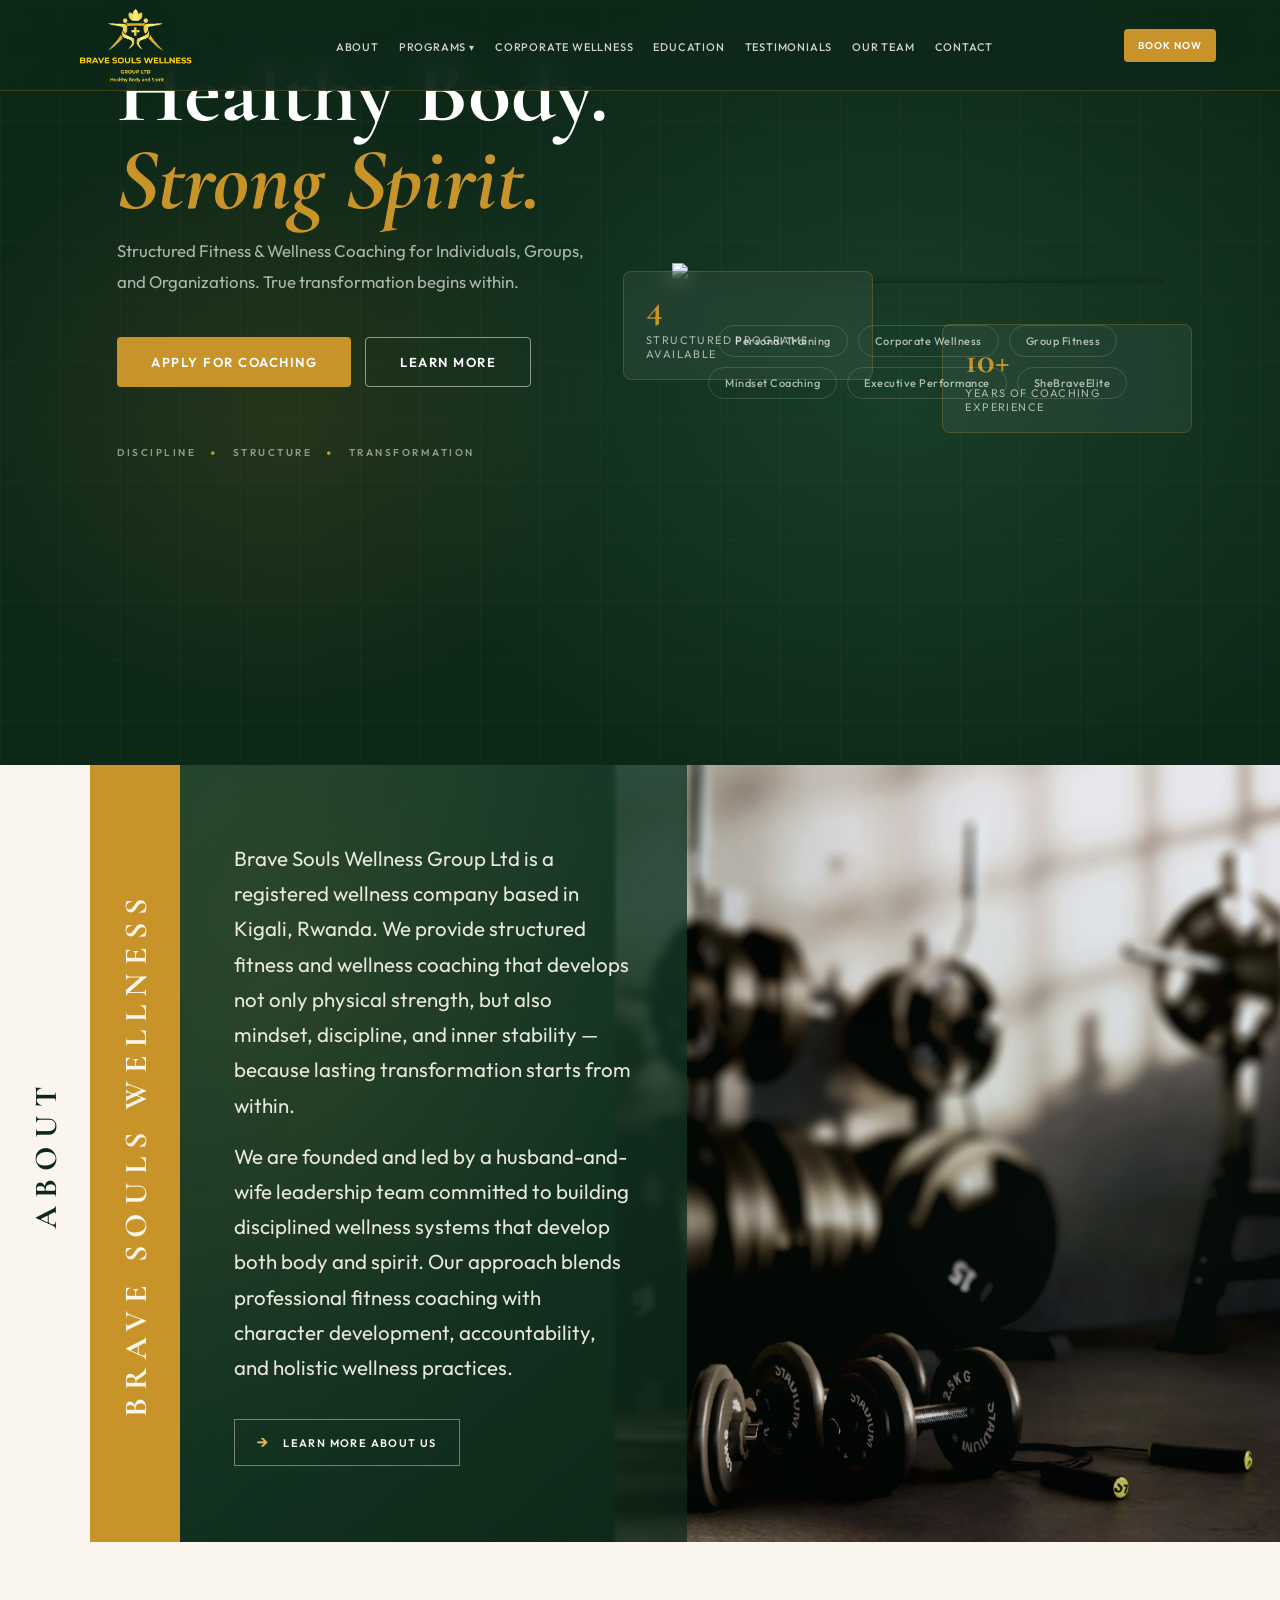
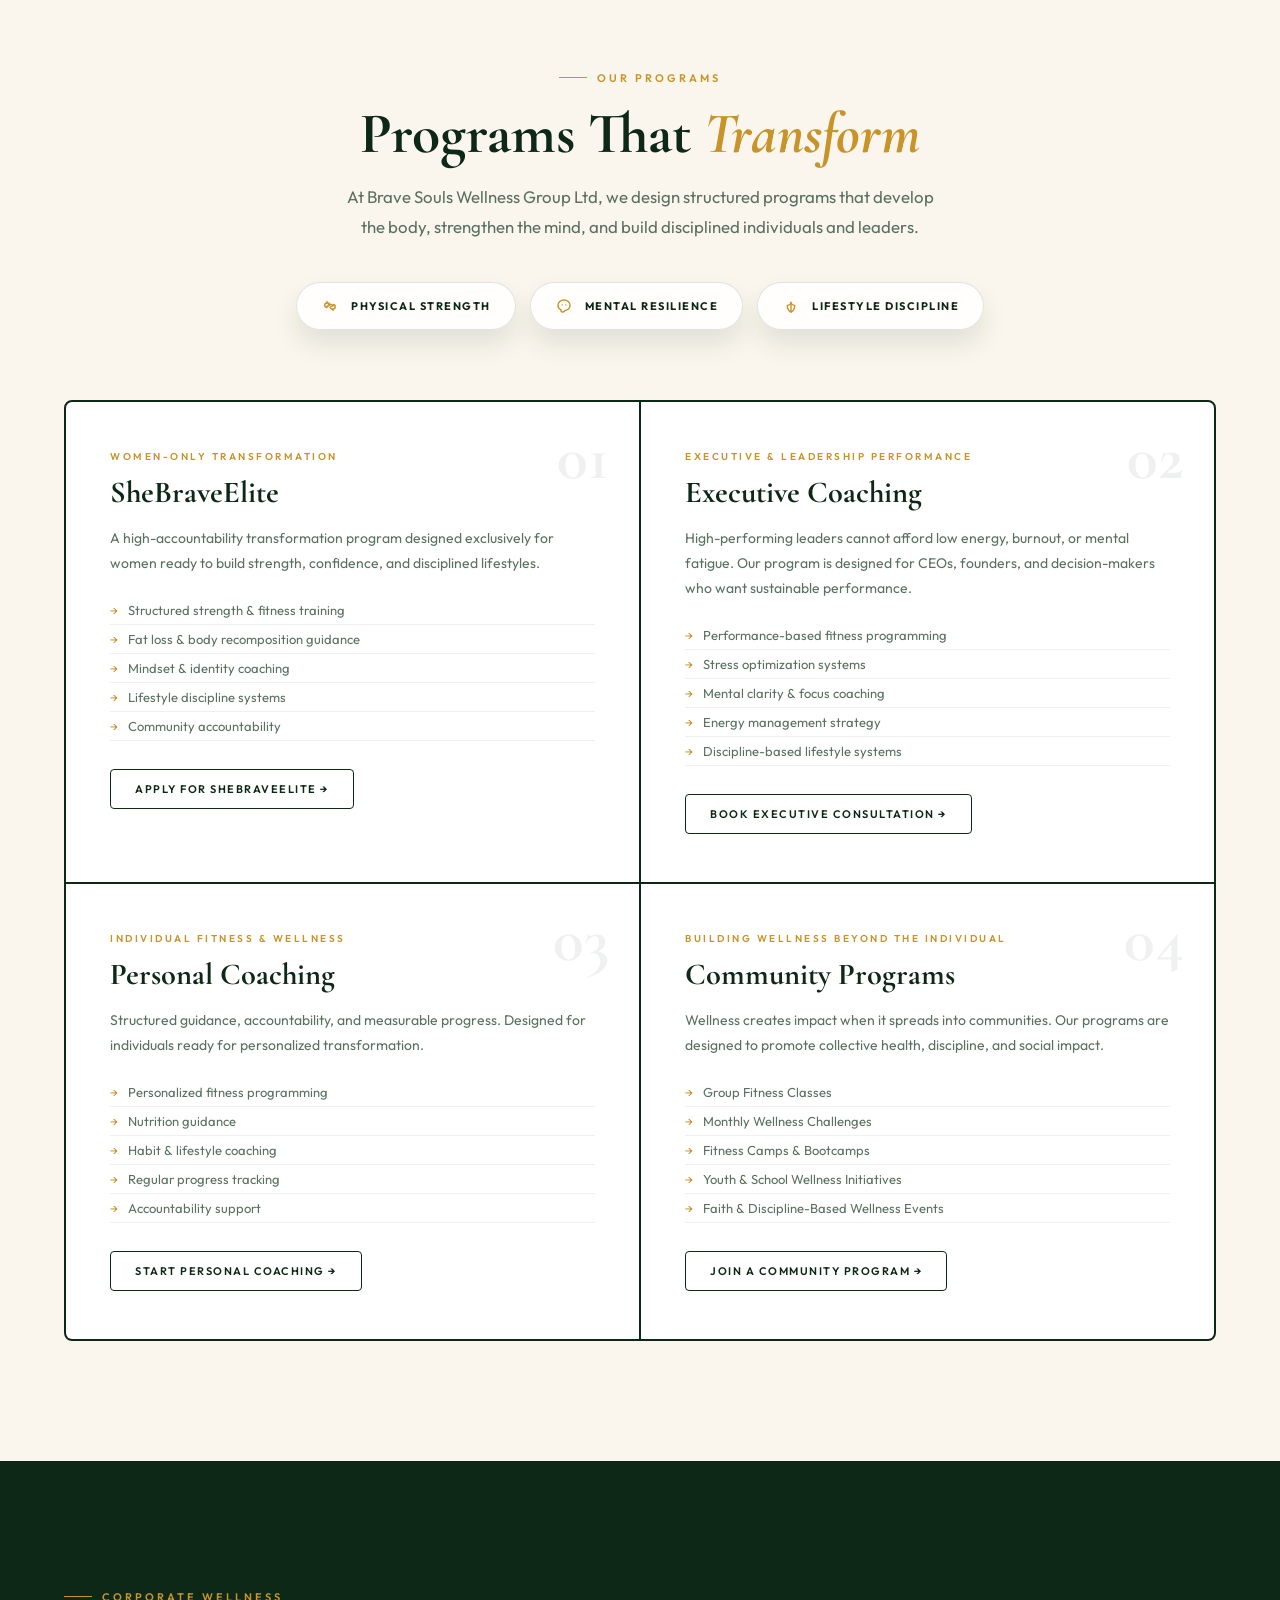
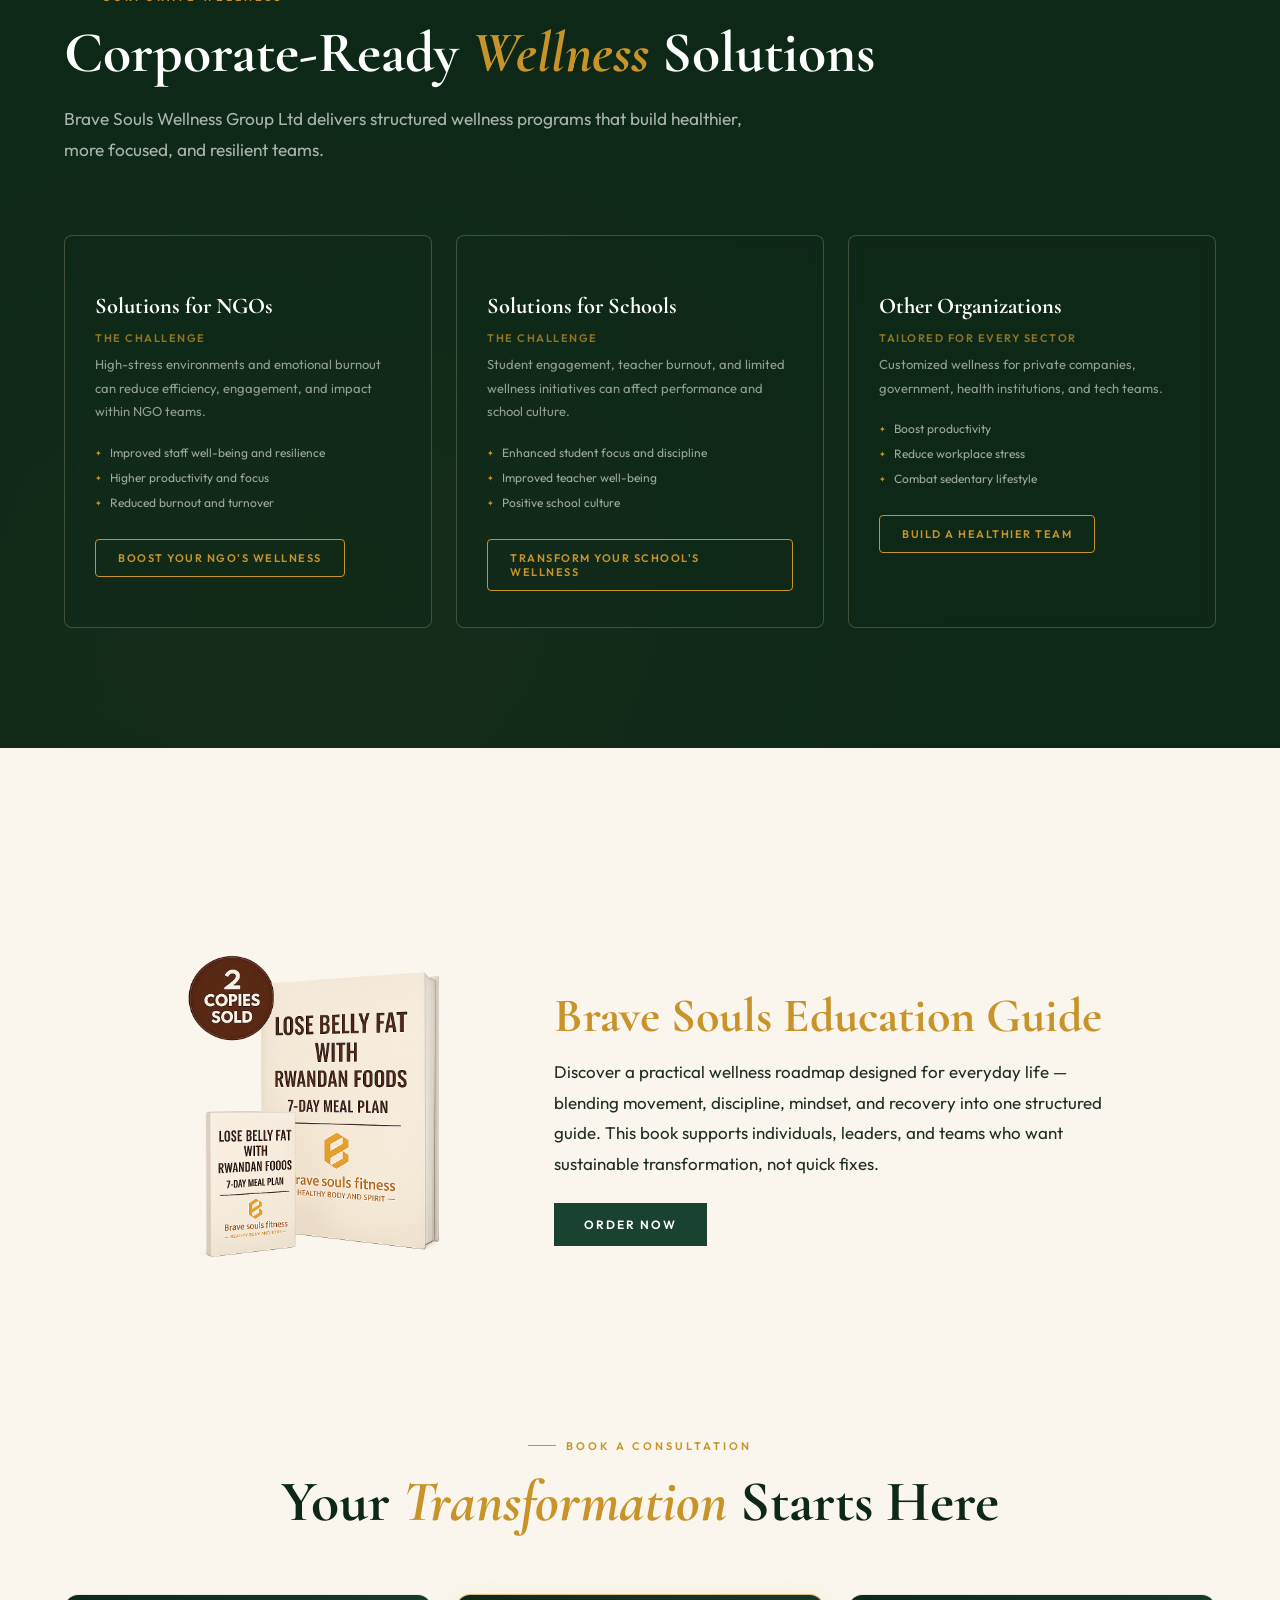
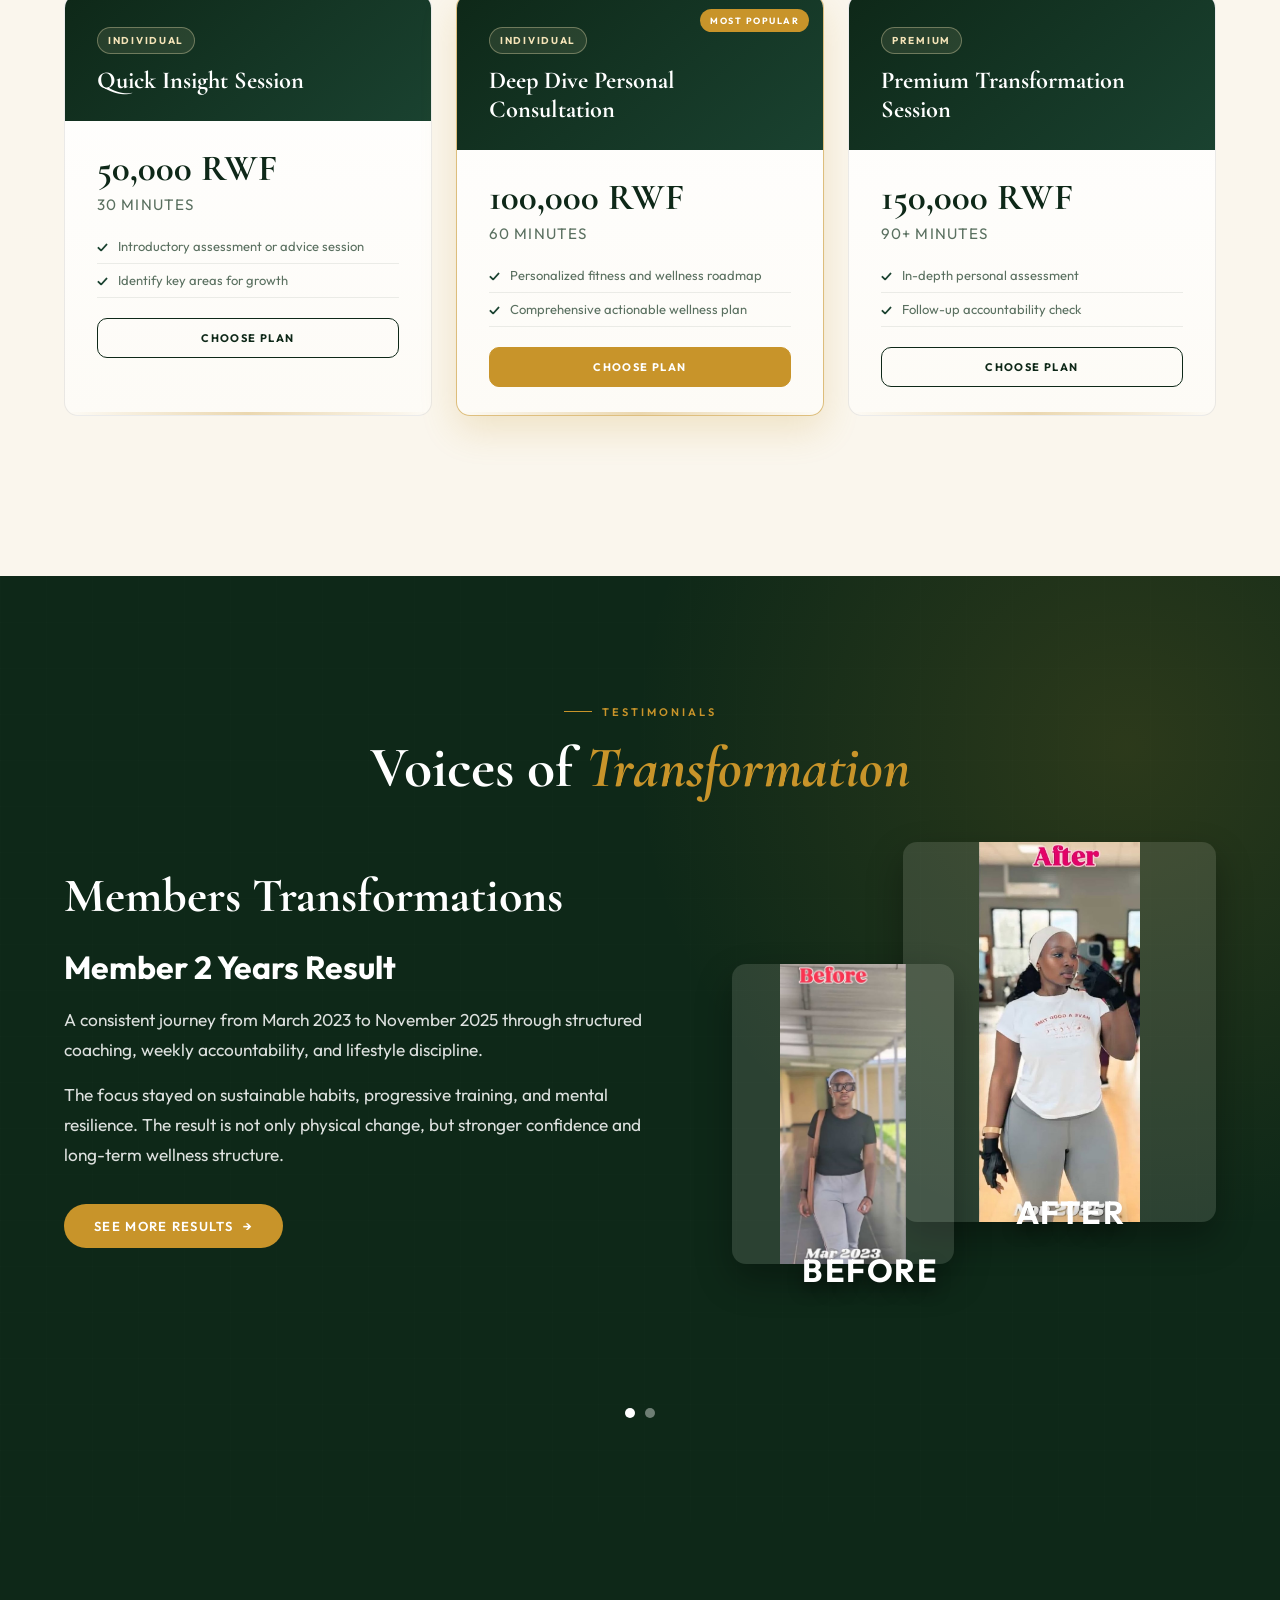
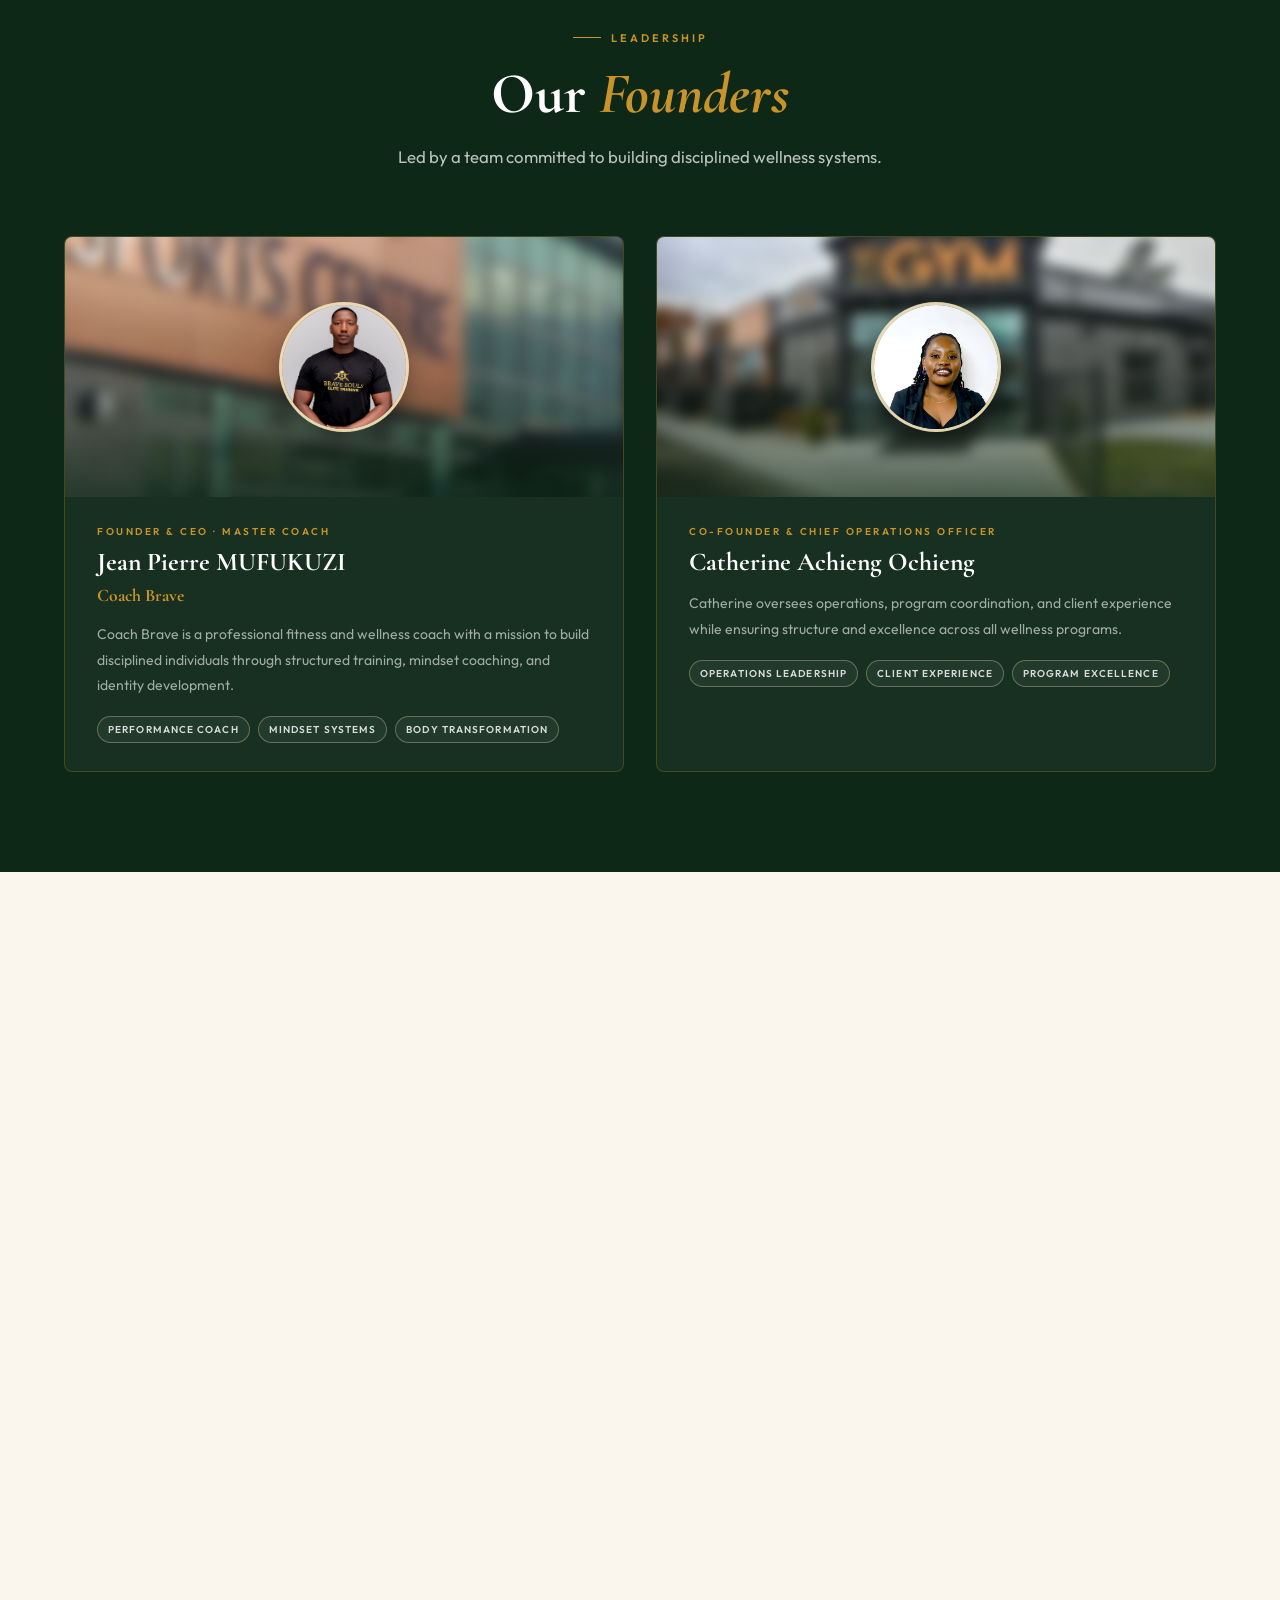
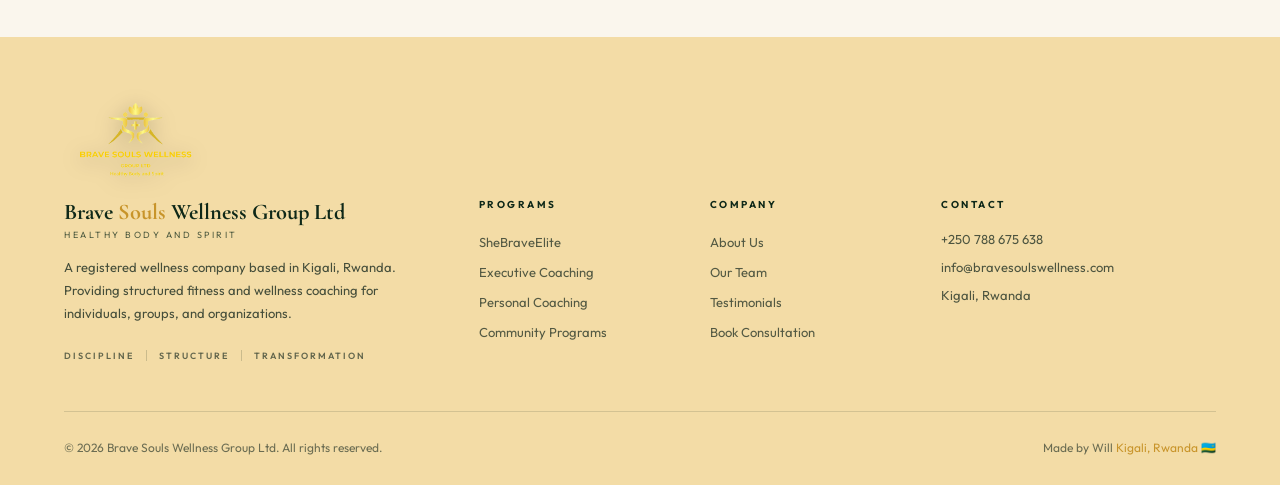
==== index.html @ 01dee199 "adding the coach web" ====
<!DOCTYPE html>
<html lang="en">
<head>
<meta charset="UTF-8">
<meta name="viewport" content="width=device-width, initial-scale=1.0">
<title>Brave Souls Wellness Group Ltd | Healthy Body and Spirit</title>
<meta name="description" content="Brave Souls Wellness Group Ltd — Premium fitness, wellness and coaching in Kigali, Rwanda. Structured programs for individuals, teams & organizations.">
<link rel="preconnect" href="https://fonts.googleapis.com">
<link href="https://fonts.googleapis.com/css2?family=Cormorant+Garamond:ital,wght@0,300;0,400;0,600;0,700;1,400;1,600&family=Outfit:wght@300;400;500;600;700&display=swap" rel="stylesheet">
<style>
:root {
  --green-deep:   #0e2818;
  --green-mid:    #1a4230;
  --green-light:  #2d6648;
  --green-muted:  #3a7a55;
  --gold:         #c8942a;
  --gold-light:   #e4b84a;
  --gold-pale:    #f5e4b8;
  --cream:        #faf6ed;
  --white:        #ffffff;
  --charcoal:     #1c1c1c;
  --text-dark:    #1e2e22;
  --text-muted:   #5a7060;
  --border:       rgba(200,148,42,0.25);
  --shadow:       0 20px 60px rgba(14,40,24,0.18);
  --radius:       4px;
  --transition:   0.4s cubic-bezier(0.25,0.46,0.45,0.94);
}

*, *::before, *::after { box-sizing: border-box; margin: 0; padding: 0; }
html { scroll-behavior: smooth; font-size: 16px; }
body {
  font-family: 'Outfit', sans-serif;
  color: var(--text-dark);
  background: var(--cream);
  overflow-x: hidden;
}
.container { max-width: 1200px; margin: 0 auto; padding: 0 24px; }

.btn {
  display: inline-flex; align-items: center; gap: 10px;
  font-family: 'Outfit', sans-serif; font-size: 13px;
  font-weight: 600; letter-spacing: 1.5px; text-transform: uppercase;
  text-decoration: none; border: none; cursor: pointer;
  padding: 16px 34px; border-radius: var(--radius);
  transition: var(--transition);
}
.btn-gold { background: var(--gold); color: var(--white); }
.btn-gold:hover { background: var(--gold-light); transform: translateY(-2px); box-shadow: 0 8px 24px rgba(200,148,42,0.4); }
.btn-outline-white {
  background: transparent; color: var(--white);
  border: 1.5px solid rgba(255,255,255,0.5);
}
.btn-outline-white:hover { background: var(--white); color: var(--green-deep); transform: translateY(-2px); }

/* ── NAVBAR ── */
.navbar {
  position: fixed; top: 0; left: 0; right: 0; z-index: 1000;
  padding: 13px 0;
  background: rgba(14,40,24,0.92);
  backdrop-filter: blur(16px);
  border-bottom: 1px solid var(--border);
  transition: padding 0.3s, background 0.3s;
}
.navbar.scrolled { padding: 11px 0; background: rgba(10,30,18,0.97); }
.navbar .container {
  display: flex; align-items: center; justify-content: space-between;
  min-height: 64px;
  gap: 18px;
}
.logo {
  display: inline-flex;
  align-items: center;
  text-decoration: none;
  height: 64px;
  overflow: visible;
  flex-shrink: 0;
}
.logo-image {
  height: 110px;
  width: auto;
  object-fit: contain;
  display: block;
  margin-top: -43px;
  margin-bottom: -43px;
  filter: drop-shadow(0 4px 10px rgba(0, 0, 0, 0.28));
}
.nav-links {
  display: flex; align-items: center; gap: 2px;
  list-style: none;
  flex: 1;
  justify-content: center;
  min-width: 0;
}
.nav-links a {
  font-size: 11px; font-weight: 500; letter-spacing: 0.8px;
  text-transform: uppercase; text-decoration: none;
  color: rgba(255,255,255,0.8);
  padding: 8px 9px; border-radius: 2px;
  transition: color 0.25s, background 0.25s;
  position: relative;
  white-space: nowrap;
}
.nav-links a:hover { color: var(--gold); }
.nav-links .dropdown { position: relative; }
.nav-links .dropdown > a::after { content: ' ▾'; font-size: 10px; }
.dropdown-menu {
  display: none; position: absolute; top: calc(100% + 8px); left: 0;
  min-width: 220px;
  background: var(--green-deep);
  border: 1px solid var(--border);
  border-radius: var(--radius);
  padding: 8px 0;
  box-shadow: 0 16px 48px rgba(0,0,0,0.4);
}
.dropdown:hover .dropdown-menu { display: block; }
.dropdown-menu a {
  display: block; padding: 10px 20px;
  font-size: 12px; color: rgba(255,255,255,0.75);
  text-transform: none; letter-spacing: 0.5px;
}
.dropdown-menu a:hover { color: var(--gold); background: rgba(200,148,42,0.1); }
.nav-cta {
  margin-left: 4px;
  padding: 10px 14px;
  font-size: 10px;
  letter-spacing: 1px;
  white-space: nowrap;
  flex-shrink: 0;
}
.hamburger {
  display: none; flex-direction: column; gap: 5px;
  cursor: pointer; padding: 4px;
}
.hamburger span {
  display: block; width: 24px; height: 2px;
  background: var(--white); border-radius: 1px;
  transition: var(--transition);
}
.mobile-menu {
  display: none; position: fixed; top: 0; left: 0; right: 0; bottom: 0;
  background: var(--green-deep); z-index: 999;
  flex-direction: column; align-items: center; justify-content: center; gap: 32px;
  padding: 80px 24px 40px;
}
.mobile-menu.open { display: flex; }
.mobile-menu a {
  font-family: 'Cormorant Garamond', serif;
  font-size: 2rem; font-weight: 600;
  color: var(--white); text-decoration: none;
  transition: color 0.25s;
}
.mobile-menu a:hover { color: var(--gold); }
.mobile-close {
  position: absolute; top: 24px; right: 24px;
  background: none; border: none; cursor: pointer;
  font-size: 1.6rem; color: var(--white);
}

/* ── HERO ── */
.hero {
  min-height: 85vh; position: relative;
  display: flex; align-items: center;
  background: var(--green-deep);
  overflow: hidden;
}
.hero-bg {
  position: absolute; inset: 0;
  background:
    radial-gradient(ellipse 60% 80% at 70% 50%, rgba(45,102,72,0.35) 0%, transparent 70%),
    radial-gradient(ellipse 42% 62% at 22% 54%, rgba(200,148,42,0.12) 0%, transparent 62%);
}
.hero-grid {
  position: absolute; inset: 0; opacity: 0.04;
  background-image:
    linear-gradient(rgba(255,255,255,0.5) 1px, transparent 1px),
    linear-gradient(90deg, rgba(255,255,255,0.5) 1px, transparent 1px);
  background-size: 60px 60px;
}
.hero-content {
  position: relative; z-index: 2;
  display: grid; grid-template-columns: 1fr 1fr;
  gap: 64px; align-items: center;
  padding: 118px 0 72px;
  margin-top: -150px;
}
.hero-left {
  max-width: 560px;
  margin-top: -200px;
}
.hero-eyebrow {
  display: inline-flex; align-items: center; gap: 12px;
  font-size: 10px; font-weight: 600; letter-spacing: 3.5px;
  text-transform: uppercase; color: var(--gold);
  margin-bottom: 28px;
}
.hero-eyebrow::before { content: ''; width: 40px; height: 1px; background: var(--gold); }
.hero-headline {
  font-family: 'Cormorant Garamond', serif;
  font-size: clamp(3rem, 7vw, 5.5rem);
  font-weight: 700; line-height: 1.0;
  color: var(--white);
  margin-bottom: 12px;
}
.hero-headline em { font-style: italic; color: var(--gold); }
.hero-sub {
  font-size: 1.05rem; line-height: 1.8;
  color: rgba(255,255,255,0.65);
  max-width: 480px; margin-bottom: 40px;
}
.hero-btns { display: flex; flex-wrap: wrap; gap: 14px; margin-bottom: 56px; }
.hero-values { display: flex; align-items: center; gap: 0; }
.hero-values span {
  font-size: 10px; font-weight: 600; letter-spacing: 2.5px;
  text-transform: uppercase; color: rgba(255,255,255,0.5);
}
.hero-values .dot { color: var(--gold); margin: 0 14px; font-size: 16px; }

.hero-right {
  position: relative;
  display: flex;
  flex-direction: column;
  align-items: center;
  justify-content: center;
}
.hero-coach-wrap {
  position: relative;
  width: min(550px, 100%);
  margin: 0 auto;
  isolation: isolate;
}
.hero-coach-img {
  width: 100%;
  height: auto;
  display: block;
  object-fit: contain;
  filter: saturate(1.04) contrast(1.02);
  -webkit-mask-image: linear-gradient(
    to bottom,
    rgba(0, 0, 0, 1) 0%,
    rgba(0, 0, 0, 1) 56%,
    rgba(0, 0, 0, 0.9) 66%,
    rgba(0, 0, 0, 0.58) 77%,
    rgba(0, 0, 0, 0.24) 88%,
    rgba(0, 0, 0, 0.06) 95%,
    rgba(0, 0, 0, 0) 100%
  );
  mask-image: linear-gradient(
    to bottom,
    rgba(0, 0, 0, 1) 0%,
    rgba(0, 0, 0, 1) 56%,
    rgba(0, 0, 0, 0.9) 66%,
    rgba(0, 0, 0, 0.58) 77%,
    rgba(0, 0, 0, 0.24) 88%,
    rgba(0, 0, 0, 0.06) 95%,
    rgba(0, 0, 0, 0) 100%
  );
}
/* Misty bottom fade like your reference design */
.hero-coach-wrap::after {
  content: "";
  position: absolute;
  inset: 0;
  background: linear-gradient(
    to bottom,
    rgba(14,40,24,0) 52%,
    rgba(14,40,24,0.08) 64%,
    rgba(14,40,24,0.24) 76%,
    rgba(14,40,24,0.5) 90%,
    rgba(14,40,24,0.78) 100%
  );
  pointer-events: none;
  z-index: 2;
}
.hero-coach-wrap::before {
  content: none;
}

.hero-card {
  background: rgba(255,255,255,0.06);
  border: 1px solid var(--border);
  border-radius: 8px; padding: 18px 22px;
  width: 100%; max-width: 250px;
  backdrop-filter: blur(10px);
}
.hero-card-floating {
  position: absolute;
  z-index: 3;
  animation: statsPulse 5.8s ease-in-out infinite;
}
.hero-card-floating.card-1 { top: calc(8% + 60px); right: -6%; }
.hero-card-floating.card-2 { top: 44%; left: -10%; animation-delay: 1.7s; }
.hero-card-num {
  font-family: 'Cormorant Garamond', serif;
  font-size: 2.3rem; font-weight: 700; color: var(--gold);
  line-height: 1;
}
.hero-card-label {
  font-size: 11px; letter-spacing: 1.4px; text-transform: uppercase;
  color: rgba(255,255,255,0.62); margin-top: 6px;
}

.hero-tags {
  margin-top: 42px; /* moved down for coach image space */
  display: flex; flex-wrap: wrap; gap: 10px; justify-content: center;
  max-width: 460px;
}
.hero-tag {
  font-size: 11px; font-weight: 500; letter-spacing: 0.5px;
  color: rgba(255,255,255,0.65); padding: 8px 16px;
  border: 1px solid rgba(255,255,255,0.15); border-radius: 50px;
}

@keyframes statsPulse {
  0%, 14% { opacity: 0; transform: translateY(10px) scale(0.98); }
  24%, 56% { opacity: 1; transform: translateY(0) scale(1); }
  76%, 100% { opacity: 0; transform: translateY(-6px) scale(0.985); }
}

@keyframes fadeUp {
  from { opacity: 0; transform: translateY(30px); }
  to   { opacity: 1; transform: translateY(0); }
}
.animate { opacity: 0; transform: translateY(30px); transition: opacity 0.7s ease, transform 0.7s ease; }
.animate.visible { opacity: 1; transform: translateY(0); }
.delay-1 { transition-delay: 0.1s; }
.delay-2 { transition-delay: 0.2s; }
.delay-3 { transition-delay: 0.3s; }
.delay-4 { transition-delay: 0.4s; }

/* ── ABOUT (SinCity-inspired structure, brand-mapped colors) ── */
.about-showcase {
  background: var(--cream);
  padding: 0;
}
.about-shell {
  width: 100%;
  min-height: 84vh;
  display: grid;
  grid-template-columns: 180px 0.95fr 1.45fr;
  overflow: hidden;
  background: var(--green-deep);
}
.about-rail {
  background: var(--cream); /* white -> beige */
  display: grid;
  grid-template-columns: 1fr 1fr;
}
.about-rail-col {
  display: flex;
  align-items: center;
  justify-content: center;
}
.about-rail-col--beige {
  background: var(--cream);
}
.about-rail-col--gold {
  background: var(--gold); /* black -> gold */
}
.about-rail-text {
  writing-mode: vertical-rl;
  transform: rotate(180deg);
  letter-spacing: 8px;
  font-size: clamp(1.6rem, 2.5vw, 2.4rem);
  font-weight: 700;
  text-transform: uppercase;
  font-family: 'Cormorant Garamond', serif;
}
.about-rail-col--beige .about-rail-text {
  color: var(--green-deep);
}
.about-rail-col--gold .about-rail-text {
  color: var(--cream);
}
.about-copy {
  background: linear-gradient(140deg, rgba(26,66,48,0.9) 0%, rgba(14,40,24,0.74) 100%); /* green flame, slightly transparent */
  color: var(--cream);
  display: flex;
  flex-direction: column;
  justify-content: center;
  padding: clamp(36px, 6vw, 76px) clamp(28px, 4.2vw, 56px);
  position: relative;
  z-index: 2;
  margin-right: -72px;
  backdrop-filter: blur(2px);
}
.about-copy::before {
  content: "";
  position: absolute;
  inset: 0;
  background: radial-gradient(ellipse at 18% 25%, rgba(200,148,42,0.12) 0%, transparent 64%);
  pointer-events: none;
}
.about-copy-inner {
  position: relative;
  z-index: 1;
  max-width: 520px;
}
.about-copy-inner p {
  font-size: clamp(1rem, 1.6vw, 1.34rem);
  line-height: 1.72;
  color: rgba(250,246,237,0.92);
}
.about-copy-cta {
  margin-top: 34px;
  display: inline-flex;
  align-items: center;
  gap: 14px;
  padding: 14px 22px;
  border: 1px solid rgba(245,228,184,0.45);
  color: var(--cream);
  text-decoration: none;
  letter-spacing: 1.4px;
  text-transform: uppercase;
  font-size: 11px;
  font-weight: 600;
  transition: var(--transition);
  width: fit-content;
}
.about-copy-cta-arrow {
  color: var(--gold-light);
  font-size: 1.05rem;
  line-height: 1;
}
.about-copy-cta:hover {
  background: rgba(250,246,237,0.08);
  border-color: var(--gold-light);
}
.about-visual {
  position: relative;
  overflow: hidden;
  background: var(--green-deep);
  z-index: 1;
}
.about-visual img {
  width: 100%;
  height: 100%;
  object-fit: cover;
  object-position: center;
  display: block;
  filter: saturate(0.92) contrast(1.05);
}
.about-visual::after {
  content: "";
  position: absolute;
  inset: 0;
  background:
    linear-gradient(90deg, rgba(14,40,24,0.22) 0%, rgba(14,40,24,0.06) 35%, rgba(14,40,24,0) 64%),
    radial-gradient(ellipse at 78% 58%, rgba(45,102,72,0.14) 0%, rgba(14,40,24,0) 66%);
  pointer-events: none;
}

/* ── RESTORED SECTIONS ── */
.section-label {
  display: inline-flex; align-items: center; gap: 10px;
  font-family: 'Outfit', sans-serif; font-size: 11px; font-weight: 600;
  letter-spacing: 3px; text-transform: uppercase; color: var(--gold);
  margin-bottom: 18px;
}
.section-label::before {
  content: ''; display: block; width: 28px; height: 1px; background: var(--gold);
}
.section-title {
  font-family: 'Cormorant Garamond', serif;
  font-size: clamp(2.2rem, 5vw, 3.6rem);
  font-weight: 700; line-height: 1.1;
  color: var(--green-deep);
}
.section-title.light { color: var(--white); }
.section-title em { font-style: italic; color: var(--gold); }
.section-sub {
  font-size: 1.05rem; line-height: 1.8;
  color: var(--text-muted); max-width: 600px;
  margin-top: 16px;
}
.section-sub.light { color: rgba(255,255,255,0.72); }
.btn-outline-gold {
  background: transparent; color: var(--gold);
  border: 1.5px solid var(--gold);
}
.btn-outline-gold:hover { background: var(--gold); color: var(--white); transform: translateY(-2px); }
.btn-green {
  background: var(--green-deep); color: var(--white);
}
.btn-green:hover { background: var(--green-mid); transform: translateY(-2px); box-shadow: 0 8px 24px rgba(14,40,24,0.35); }

.programs { padding: 120px 0; background: var(--cream); }
.programs-header { text-align: center; margin-bottom: 20px; }
.programs-header .section-sub { margin: 16px auto 0; text-align: center; }
.pillars-strip {
  display: flex; justify-content: center; gap: 14px; flex-wrap: wrap;
  margin: 40px 0 70px;
  perspective: 1100px;
}
.pillar-item {
  display: flex; align-items: center; gap: 12px;
  padding: 14px 24px;
  border: 1px solid rgba(14,40,24,0.12);
  background: rgba(255,255,255,0.86);
  box-shadow: 0 14px 26px rgba(14,40,24,0.1);
  font-size: 11px; font-weight: 700; letter-spacing: 1.5px;
  text-transform: uppercase; color: var(--green-deep);
  border-radius: 999px;
  transform-style: preserve-3d;
  animation: shuffleOrbit 6.6s ease-in-out infinite;
  transition: transform 0.35s ease, box-shadow 0.35s ease, border-color 0.35s ease;
}
.pillar-item:nth-child(1) { animation-delay: 0s; }
.pillar-item:nth-child(2) { animation-delay: 0.35s; }
.pillar-item:nth-child(3) { animation-delay: 0.7s; }
.pillars-strip:hover .pillar-item { animation-play-state: paused; }
.pillar-item:hover {
  transform: translateY(-5px) scale(1.04);
  box-shadow: 0 18px 30px rgba(14,40,24,0.18);
  border-color: rgba(200,148,42,0.5);
}
.pillar-item svg {
  width: 18px;
  height: 18px;
  stroke: var(--gold);
  fill: none;
  stroke-width: 1.9;
  stroke-linecap: round;
  stroke-linejoin: round;
  flex-shrink: 0;
}
.programs-grid {
  display: grid; grid-template-columns: repeat(2, 1fr);
  gap: 2px; background: var(--green-deep);
  border: 2px solid var(--green-deep);
  border-radius: 8px; overflow: hidden;
}
.program-block {
  background: var(--white); padding: 48px 44px;
  position: relative; overflow: hidden;
  transition: background 0.4s, transform 0.35s ease, box-shadow 0.35s ease;
}
.program-block:hover { background: var(--green-deep); transform: translateY(-6px); box-shadow: 0 14px 28px rgba(14,40,24,0.2); }
.program-block:hover .program-title,
.program-block:hover .program-tag,
.program-block:hover .program-desc,
.program-block:hover .program-item { color: rgba(255,255,255,0.75); }
.program-block:hover .program-title { color: var(--white); }
.program-block:hover .program-cta { background: var(--gold); color: var(--white); border-color: var(--gold); }
.program-num {
  font-family: 'Cormorant Garamond', serif;
  font-size: 4rem; font-weight: 700;
  color: var(--green-deep); opacity: 0.06;
  position: absolute; top: 24px; right: 30px;
  line-height: 1; transition: opacity 0.4s;
}
.program-block:hover .program-num { opacity: 0.12; color: var(--gold); }
.program-tag {
  font-size: 10px; font-weight: 600; letter-spacing: 2.5px;
  text-transform: uppercase; color: var(--gold);
  margin-bottom: 12px;
}
.program-title {
  font-family: 'Cormorant Garamond', serif;
  font-size: 1.9rem; font-weight: 700; color: var(--green-deep);
  line-height: 1.2; margin-bottom: 14px;
}
.program-desc {
  font-size: 14px; line-height: 1.8; color: var(--text-muted);
  margin-bottom: 20px;
}
.program-list { list-style: none; margin-bottom: 28px; }
.program-item {
  font-size: 13px; color: var(--text-muted);
  padding: 6px 0; border-bottom: 1px solid rgba(0,0,0,0.06);
  display: flex; align-items: center; gap: 10px;
}
.program-item::before {
  content: '→'; color: var(--gold); font-size: 12px; flex-shrink: 0;
}
.program-cta {
  display: inline-flex; font-size: 11px; font-weight: 600;
  letter-spacing: 1.5px; text-transform: uppercase;
  padding: 12px 24px; border: 1.5px solid var(--green-deep);
  color: var(--green-deep); text-decoration: none;
  border-radius: var(--radius); transition: var(--transition);
  cursor: pointer; background: transparent;
}

.corporate {
  padding: 120px 0;
  background: var(--green-deep);
  position: relative; overflow: hidden;
}
.corporate::after {
  content: '';
  position: absolute; inset: 0;
  background:
    linear-gradient(110deg, rgba(14,40,24,0.84) 0%, rgba(14,40,24,0.62) 48%, rgba(14,40,24,0.78) 100%),
    radial-gradient(ellipse at 18% 84%, rgba(200,148,42,0.12) 0%, rgba(200,148,42,0) 52%);
  z-index: 1;
  pointer-events: none;
}
.corp-video {
  position: absolute;
  inset: 0;
  width: 100%;
  height: 100%;
  object-fit: cover;
  object-position: center;
  z-index: 0;
  filter: saturate(1.05) contrast(1.04);
}
.corporate .container {
  position: relative;
  z-index: 2;
}
.corp-header { margin-bottom: 70px; }
.corp-intro {
  font-size: 1.08rem; line-height: 1.8; color: rgba(255,255,255,0.65);
  max-width: 680px; margin-top: 18px;
}
.corp-grid { display: grid; grid-template-columns: repeat(3,1fr); gap: 24px; }
.corp-card {
  background: rgba(14,40,24,0.5); border: 1px solid rgba(245,228,184,0.22);
  border-radius: 8px; padding: 36px 30px;
  backdrop-filter: blur(6px);
  transition: transform 0.3s ease, border-color 0.3s ease, box-shadow 0.3s ease;
}
.corp-card:hover {
  transform: translateY(-6px);
  border-color: var(--gold);
  box-shadow: 0 12px 30px rgba(0,0,0,0.24);
}
.corp-card-icon { font-size: 2rem; margin-bottom: 20px; }
.corp-card-title {
  font-family: 'Cormorant Garamond', serif;
  font-size: 1.4rem; font-weight: 700; color: var(--white);
  margin-bottom: 12px;
}
.corp-problem {
  font-size: 11px; font-weight: 600; letter-spacing: 1.5px;
  text-transform: uppercase; color: rgba(200,148,42,0.7);
  margin-bottom: 8px;
}
.corp-text { font-size: 13px; line-height: 1.8; color: rgba(255,255,255,0.55); margin-bottom: 16px; }
.corp-outcomes { list-style: none; margin-bottom: 24px; }
.corp-outcome {
  font-size: 12px; color: rgba(255,255,255,0.6);
  padding: 5px 0; display: flex; align-items: flex-start; gap: 8px;
}
.corp-outcome::before { content: '✦'; color: var(--gold); font-size: 8px; margin-top: 3px; }
.corp-cta {
  display: inline-flex; font-size: 11px; font-weight: 600;
  letter-spacing: 1.5px; text-transform: uppercase;
  padding: 11px 22px; border: 1px solid var(--gold);
  color: var(--gold); text-decoration: none;
  border-radius: var(--radius); transition: var(--transition);
}
.corp-cta:hover { background: var(--gold); color: var(--white); }

.founders {
  padding: 100px 0;
  background: var(--green-deep);
  position: relative; overflow: hidden;
}
.founders-header { text-align: center; margin-bottom: 64px; }
.founders-grid { display: grid; grid-template-columns: 1fr 1fr; gap: 32px; }
.founder-card {
  background: rgba(255,255,255,0.04);
  border: 1px solid var(--border);
  border-radius: 8px; overflow: hidden;
  transition: transform 0.3s ease, border-color 0.3s ease;
}
.founder-card:hover { transform: translateY(-5px); border-color: var(--gold); }
.founder-photo {
  height: 260px;
  background: var(--green-mid);
  display: flex;
  align-items: center;
  justify-content: center;
  position: relative;
  overflow: hidden;
}
.founder-photo::before {
  content: "";
  position: absolute;
  inset: 0;
  background-size: cover;
  background-position: center;
  filter: blur(6px) saturate(1.05) contrast(1.02);
  transform: scale(1.12);
}
.founder-photo::after {
  content: "";
  position: absolute;
  inset: 0;
  background: linear-gradient(to top, rgba(14,40,24,0.72) 0%, rgba(14,40,24,0.2) 45%, rgba(14,40,24,0.06) 100%);
}
.founder-photo-ceo::before { background-image: url("images/background4jpg.jpg"); }
.founder-photo-co::before { background-image: url("images/background3.jpg"); }
.founder-avatar {
  width: 130px; height: 130px; border-radius: 50%;
  border: 3px solid rgba(245,228,184,0.9);
  box-shadow: 0 10px 24px rgba(0,0,0,0.35);
  object-fit: cover;
  position: relative;
  z-index: 1;
  background: rgba(255,255,255,0.1);
}
.founder-body { padding: 28px 32px; }
.founder-role {
  font-size: 10px; font-weight: 600; letter-spacing: 2.5px;
  text-transform: uppercase; color: var(--gold); margin-bottom: 8px;
}
.founder-name {
  font-family: 'Cormorant Garamond', serif;
  font-size: 1.6rem; font-weight: 700; color: var(--white);
  margin-bottom: 14px;
}
.founder-bio { font-size: 14px; line-height: 1.8; color: rgba(255,255,255,0.6); }
.founder-highlights {
  margin-top: 18px;
  display: flex;
  flex-wrap: wrap;
  gap: 8px;
}
.founder-chip {
  font-size: 10px;
  font-weight: 600;
  letter-spacing: 1.1px;
  text-transform: uppercase;
  color: rgba(255,255,255,0.82);
  border: 1px solid rgba(245,228,184,0.32);
  background: rgba(255,255,255,0.05);
  padding: 6px 10px;
  border-radius: 999px;
}

.booking { padding: 120px 0; background: var(--cream); }
.booking-header { text-align: center; margin-bottom: 16px; }
.book-feature {
  display: grid;
  grid-template-columns: minmax(240px, 360px) 1fr;
  align-items: center;
  gap: clamp(28px, 5vw, 74px);
  margin: 0 auto 64px;
  max-width: 1020px;
}
.book-feature-media { justify-self: center; }
.book-card {
  width: min(340px, 86vw);
  aspect-ratio: 3 / 4.4;
  border-radius: 0;
  overflow: visible;
  background: transparent;
  border: none;
  box-shadow: none;
  animation: bookFloat 6.2s ease-in-out infinite;
}
.book-card img {
  width: 100%;
  height: 100%;
  object-fit: contain;
  display: block;
}
.book-feature-copy h3 {
  font-family: 'Cormorant Garamond', serif;
  font-size: clamp(2rem, 4vw, 3rem);
  color: var(--gold);
  margin-bottom: 12px;
}
.book-feature-copy p {
  color: var(--text-dark);
  font-size: 1.06rem;
  line-height: 1.8;
  max-width: 560px;
}
.book-feature-cta {
  margin-top: 24px;
  display: inline-flex;
  align-items: center;
  padding: 14px 30px;
  background: var(--green-mid);
  color: var(--white);
  letter-spacing: 2px;
  text-transform: uppercase;
  font-size: 12px;
  font-weight: 600;
  text-decoration: none;
  transition: transform 0.3s ease, box-shadow 0.3s ease, background 0.3s ease;
}
.book-feature-cta:hover {
  transform: translateY(-3px);
  box-shadow: 0 12px 24px rgba(14,40,24,0.22);
  background: var(--green-deep);
}
.booking-grid {
  display: grid; grid-template-columns: repeat(3, 1fr);
  gap: 24px; margin: 60px 0 40px;
}
.booking-card {
  background: linear-gradient(180deg, #ffffff 0%, #fdfbf6 100%);
  border: 1px solid rgba(0,0,0,0.08);
  border-radius: 14px; overflow: hidden;
  position: relative;
  transition: transform 0.3s ease, box-shadow 0.3s ease, border-color 0.3s ease;
}
.booking-card:hover {
  transform: translateY(-8px);
  box-shadow: 0 18px 34px rgba(14,40,24,0.14);
  border-color: rgba(200,148,42,0.45);
}
.booking-card.featured {
  border-color: rgba(200,148,42,0.6);
  box-shadow: 0 14px 36px rgba(200,148,42,0.2);
}
.booking-top {
  background: linear-gradient(140deg, var(--green-deep) 0%, var(--green-mid) 100%);
  padding: 32px 32px 26px;
}
.booking-type {
  display: inline-flex;
  align-items: center;
  font-size: 10px; font-weight: 700; letter-spacing: 1.7px;
  text-transform: uppercase; color: var(--gold-pale);
  margin-bottom: 12px;
  padding: 6px 10px;
  border-radius: 999px;
  border: 1px solid rgba(245,228,184,0.35);
  background: rgba(245,228,184,0.1);
}
.booking-title {
  font-family: 'Cormorant Garamond', serif;
  font-size: 1.52rem; font-weight: 700; color: var(--white);
}
.booking-body { padding: 28px 32px; }
.booking-price {
  font-family: 'Cormorant Garamond', serif;
  font-size: 2.3rem; font-weight: 700; color: var(--green-deep);
  margin-bottom: 6px;
  line-height: 1.1;
}
.booking-currency {
  font-size: 0.95rem;
  letter-spacing: 1.1px;
  text-transform: uppercase;
  color: var(--text-muted);
  margin-bottom: 16px;
}
.booking-feature {
  font-size: 13px; color: var(--text-muted); padding: 8px 0;
  border-bottom: 1px solid rgba(14,40,24,0.08);
  display: flex;
  gap: 10px;
  align-items: flex-start;
}
.booking-feature::before {
  content: "✓";
  color: var(--green-mid);
  font-weight: 700;
  margin-top: 1px;
}
.booking-feature:last-child { border-bottom: none; }
.booking-choose-btn {
  margin-top: 20px;
  width: 100%;
  display: inline-flex;
  justify-content: center;
  align-items: center;
  padding: 12px 16px;
  border-radius: 10px;
  border: 1px solid var(--green-deep);
  text-decoration: none;
  text-transform: uppercase;
  letter-spacing: 1.4px;
  font-size: 11px;
  font-weight: 700;
  color: var(--green-deep);
  transition: var(--transition);
}
.booking-choose-btn:hover {
  background: var(--green-deep);
  color: var(--white);
}
.booking-card.featured .booking-choose-btn {
  background: var(--gold);
  border-color: var(--gold);
  color: var(--white);
}
.booking-card.featured .booking-choose-btn:hover {
  background: var(--gold-light);
}
.booking-badge {
  position: absolute;
  top: 14px;
  right: 14px;
  background: var(--gold);
  color: var(--white);
  font-size: 9px;
  font-weight: 700;
  letter-spacing: 1.5px;
  text-transform: uppercase;
  padding: 6px 10px;
  border-radius: 999px;
}
.booking-card::after {
  content: "";
  position: absolute;
  inset: auto 0 0 0;
  height: 3px;
  background: linear-gradient(90deg, transparent 0%, rgba(200,148,42,0.35) 50%, transparent 100%);
}

.testimonials {
  padding: 120px 0;
  background: radial-gradient(circle at 88% 18%, rgba(200,148,42,0.16) 0%, rgba(14,40,24,0) 36%), var(--green-deep);
  position: relative;
  overflow: hidden;
}
.testimonials::before {
  content: "";
  position: absolute;
  inset: 0;
  background-image:
    linear-gradient(rgba(255,255,255,0.03) 1px, transparent 1px),
    linear-gradient(90deg, rgba(255,255,255,0.03) 1px, transparent 1px);
  background-size: 46px 46px;
  opacity: 0.25;
  pointer-events: none;
}
.testi-header { text-align: center; margin-bottom: 42px; position: relative; z-index: 2; }
.testi-slider {
  position: relative;
  z-index: 2;
  min-height: 560px;
}
.testi-slide {
  position: absolute;
  inset: 0;
  opacity: 0;
  visibility: hidden;
  transform: translateX(16px);
  transition: opacity 0.55s ease, transform 0.55s ease, visibility 0.55s;
}
.testi-slide.active {
  opacity: 1;
  visibility: visible;
  transform: translateX(0);
}
.testi-layout {
  display: grid;
  grid-template-columns: 1.2fr 1fr;
  gap: 42px;
  align-items: center;
}
.testi-copy h3 {
  color: var(--white);
  font-size: clamp(2rem, 4vw, 3rem);
  font-family: 'Cormorant Garamond', serif;
  margin-bottom: 22px;
}
.testi-copy h4 {
  color: var(--white);
  font-size: 2rem;
  margin-bottom: 18px;
}
.testi-copy p {
  color: rgba(255,255,255,0.86);
  line-height: 1.72;
  font-size: 1.08rem;
  max-width: 620px;
  margin-bottom: 16px;
}
.testi-cta-btn {
  margin-top: 18px;
  display: inline-flex;
  align-items: center;
  gap: 10px;
  padding: 14px 30px;
  background: var(--gold);
  color: #fff;
  text-decoration: none;
  border-radius: 30px;
  font-size: 13px;
  letter-spacing: 1.3px;
  text-transform: uppercase;
  font-weight: 600;
}
.testi-media-stack {
  position: relative;
  min-height: 430px;
}
.testi-photo-card {
  position: absolute;
  border-radius: 14px;
  overflow: hidden;
  box-shadow: 0 16px 36px rgba(0,0,0,0.32);
}
.testi-photo-card img {
  width: 100%;
  height: 100%;
  object-fit: contain;
  background: rgba(250,246,237,0.12);
  display: block;
}
.testi-photo-after {
  width: 62%;
  right: 0;
  top: 0;
  height: 380px;
}
.testi-photo-before {
  width: 44%;
  left: 4%;
  bottom: 8px;
  height: 300px;
}
.testi-tag {
  position: absolute;
  color: #fff;
  font-weight: 700;
  letter-spacing: 1.5px;
  text-transform: uppercase;
  font-size: 2rem;
  text-shadow: 0 8px 16px rgba(0,0,0,0.45);
}
.testi-tag.after { right: 18%; top: 350px; }
.testi-tag.before { left: 18%; bottom: -18px; }
.testi-video-wrap {
  border-radius: 16px;
  overflow: hidden;
  border: 1px solid rgba(255,255,255,0.12);
  box-shadow: 0 18px 34px rgba(0,0,0,0.34);
  max-width: 420px;
  margin: 0 auto;
}
.testi-video {
  width: 100%;
  display: block;
  aspect-ratio: 9/16;
  object-fit: contain;
  background: #0f151a;
}
.testi-dots {
  position: absolute;
  bottom: -16px;
  left: 50%;
  transform: translateX(-50%);
  display: flex;
  gap: 10px;
}
.testi-dot {
  width: 10px;
  height: 10px;
  border-radius: 50%;
  border: none;
  background: rgba(255,255,255,0.4);
  cursor: pointer;
}
.testi-dot.active {
  background: var(--white);
}

.contact { padding: 120px 0; background: var(--cream); }
.contact-grid { display: grid; grid-template-columns: 1fr 1fr; gap: 80px; }
.contact-info-block { margin-top: 32px; }
.contact-item {
  display: flex; gap: 16px; align-items: flex-start;
  padding: 20px 0; border-bottom: 1px solid rgba(0,0,0,0.07);
}
.contact-icon {
  width: 42px; height: 42px; border-radius: 4px;
  background: rgba(14,40,24,0.08);
  display: flex; align-items: center; justify-content: center;
  font-size: 1.1rem; flex-shrink: 0;
}
.contact-label {
  font-size: 10px; font-weight: 600; letter-spacing: 1.5px;
  text-transform: uppercase; color: var(--text-muted);
}
.contact-value { font-size: 15px; font-weight: 500; color: var(--green-deep); margin-top: 4px; }
.contact-ctas { display: flex; flex-direction: column; gap: 12px; margin-top: 36px; }
.contact-form-wrap {
  background: var(--white); border: 1px solid rgba(0,0,0,0.07);
  border-radius: 8px; padding: 44px;
  transition: box-shadow 0.3s ease, transform 0.3s ease;
}
.contact-form-wrap:hover { box-shadow: 0 14px 30px rgba(14,40,24,0.1); transform: translateY(-3px); }

@keyframes shuffleOrbit {
  0%, 100% { transform: translate3d(0,0,0) rotateZ(0deg); }
  20% { transform: translate3d(-6px,-4px,0) rotateZ(-3deg); }
  50% { transform: translate3d(0,-7px,0) rotateZ(2deg); }
  80% { transform: translate3d(6px,-3px,0) rotateZ(-2deg); }
}
@keyframes bookFloat {
  0%, 100% { transform: translateY(0) rotate(-1deg); }
  50% { transform: translateY(-10px) rotate(1deg); }
}
.contact-form-title {
  font-family: 'Cormorant Garamond', serif;
  font-size: 1.6rem; font-weight: 700; color: var(--green-deep);
  margin-bottom: 28px;
}
.form-group { margin-bottom: 20px; }
.form-group label {
  display: block; font-size: 11px; font-weight: 600;
  letter-spacing: 1.5px; text-transform: uppercase;
  color: var(--text-muted); margin-bottom: 8px;
}
.form-group input,
.form-group select,
.form-group textarea {
  width: 100%; padding: 14px 16px;
  border: 1px solid rgba(0,0,0,0.12);
  border-radius: var(--radius);
  font-family: 'Outfit', sans-serif; font-size: 14px;
  color: var(--text-dark); background: var(--cream);
  outline: none;
}
.form-group textarea { resize: vertical; min-height: 100px; }
.form-row { display: grid; grid-template-columns: 1fr 1fr; gap: 16px; }

.footer {
  background: #f3dca6;
  color: rgba(30,46,34,0.82);
  padding: 70px 0 30px;
}
.logo {
  display: inline-flex;
  align-items: center;
  text-decoration: none;
  height: 64px;
  overflow: visible;
  flex-shrink: 0;
}
.logo-image {
  height: 110px;
  width: auto;
  object-fit: contain;
  display: block;
  margin-top: -43px;
  margin-bottom: -43px;
  filter: drop-shadow(0 4px 10px rgba(0, 0, 0, 0.28));
}
.footer-top {
  display: grid; grid-template-columns: 2fr 1fr 1fr 1.5fr;
  gap: 48px; padding-bottom: 50px;
  border-bottom: 1px solid rgba(14,40,24,0.14);
}
.footer-brand-name {
  font-family: 'Cormorant Garamond', serif;
  font-size: 1.4rem; font-weight: 700; color: var(--green-deep);
  margin-bottom: 4px;
}
.footer-brand-name span { color: var(--gold); }
.footer-brand-tagline {
  font-size: 9px; letter-spacing: 2.5px; text-transform: uppercase;
  color: rgba(14,40,24,0.72); margin-bottom: 16px;
}
.footer-brand-desc { font-size: 13px; line-height: 1.8; margin-bottom: 24px; }
.footer-values { display: flex; gap: 0; }
.footer-val {
  font-size: 9px; font-weight: 600; letter-spacing: 2px;
  text-transform: uppercase; color: rgba(30,46,34,0.68);
  padding: 0 12px;
  border-right: 1px solid rgba(14,40,24,0.18);
}
.footer-val:first-child { padding-left: 0; }
.footer-val:last-child { border-right: none; }
.footer-col-title {
  font-size: 10px; font-weight: 700; letter-spacing: 2.5px;
  text-transform: uppercase; color: var(--green-deep);
  margin-bottom: 20px;
}
.footer-links { list-style: none; display: flex; flex-direction: column; gap: 10px; }
.footer-links a {
  font-size: 13px; color: rgba(30,46,34,0.75); text-decoration: none;
}
.footer-links a:hover { color: var(--gold); }
.footer-contact-item {
  display: flex; gap: 10px; font-size: 13px;
  color: rgba(30,46,34,0.78); margin-bottom: 12px;
}
.footer-bottom {
  display: flex; align-items: center; justify-content: space-between;
  padding-top: 28px; flex-wrap: wrap; gap: 12px;
  font-size: 12px; color: rgba(30,46,34,0.64);
}
.footer-bottom-gold { color: var(--gold); }

/* Placeholder sections so nav anchors still work */
section.content-placeholder {
  padding: 110px 0;
  background: var(--cream);
  border-top: 1px solid rgba(0,0,0,0.06);
}
.placeholder-title {
  font-family: 'Cormorant Garamond', serif;
  color: var(--green-deep);
  font-size: 2.2rem;
}
.placeholder-sub {
  margin-top: 10px;
  color: var(--text-muted);
}

@media (max-width: 1024px) {
  .hero { min-height: auto; }
  .hero-content { grid-template-columns: 1fr; gap: 34px; padding: 96px 0 52px; align-items: center; }
  .hero-left { max-width: 680px; }
  .hero-right { align-items: center; }
  .hero-coach-wrap { width: min(480px, 100%); }
  .hero-tags { justify-content: center; }
  .hero-card-floating.card-1 { right: 2%; }
  .hero-card-floating.card-2 { left: 2%; top: 54%; }

  .about-shell {
    grid-template-columns: 130px 1fr;
    grid-template-rows: auto 400px;
    min-height: auto;
  }
  .about-rail {
    grid-row: 1 / span 2;
  }
  .about-copy {
    grid-column: 2;
    grid-row: 1;
    margin-right: 0;
  }
  .about-visual {
    grid-column: 2;
    grid-row: 2;
  }
  .programs-grid, .corp-grid, .contact-grid, .booking-grid, .founders-grid { grid-template-columns: 1fr; }
  .testi-layout { grid-template-columns: 1fr; }
  .testi-media-stack { margin-top: 10px; min-height: 480px; }
  .footer-top { grid-template-columns: 1fr 1fr; }
}

@media (max-width: 768px) {
  .nav-links, .nav-cta { display: none; }
  .hamburger { display: flex; }
  .navbar { padding: 12px 0; }
  .navbar .container { min-height: 56px; }
  .logo { height: 56px; }
  .logo-image {
    height: 76px;
    margin-top: -10px;
    margin-bottom: -10px;
  }
  .hero-content { grid-template-columns: 1fr; padding: 86px 0 44px; gap: 28px; }
  .hero-left {
    max-width: 100%;
    margin: 0 auto;
    text-align: center;
  }
  .hero-sub {
    margin-left: auto;
    margin-right: auto;
  }
  .hero-btns {
    justify-content: center;
    margin-bottom: 40px;
  }
  .hero-values {
    justify-content: center;
  }
  .hero-coach-wrap { width: min(430px, 100%); }
  .hero-coach-img {
    -webkit-mask-image: linear-gradient(
      to bottom,
      rgba(0, 0, 0, 1) 0%,
      rgba(0, 0, 0, 1) 52%,
      rgba(0, 0, 0, 0.86) 66%,
      rgba(0, 0, 0, 0.48) 80%,
      rgba(0, 0, 0, 0.16) 92%,
      rgba(0, 0, 0, 0) 100%
    );
    mask-image: linear-gradient(
      to bottom,
      rgba(0, 0, 0, 1) 0%,
      rgba(0, 0, 0, 1) 52%,
      rgba(0, 0, 0, 0.86) 66%,
      rgba(0, 0, 0, 0.48) 80%,
      rgba(0, 0, 0, 0.16) 92%,
      rgba(0, 0, 0, 0) 100%
    );
  }
  .hero-card-floating {
    max-width: 210px;
    padding: 14px 16px;
    animation-duration: 4.9s;
  }
  .hero-card-floating.card-1 { top: 5%; right: 0; }
  .hero-card-floating.card-2 { top: 62%; left: 0; }
  .hero-tags { margin-top: 34px; }

  .about-shell {
    grid-template-columns: 1fr;
    grid-template-rows: auto auto auto;
  }
  .about-rail {
    grid-template-columns: 1fr 1fr;
    min-height: 88px;
  }
  .about-rail-text {
    writing-mode: horizontal-tb;
    transform: none;
    letter-spacing: 4px;
    font-size: 1.1rem;
  }
  .about-copy {
    padding: 34px 24px;
    margin-right: 0;
  }
  .about-copy-inner p {
    font-size: 1rem;
  }
  .about-visual {
    min-height: 330px;
  }
  .book-feature {
    grid-template-columns: 1fr;
    text-align: center;
    gap: 24px;
  }
  .book-feature-copy p {
    margin-left: auto;
    margin-right: auto;
  }
  .testi-slider { min-height: 860px; }
  .testi-photo-after {
    width: 70%;
    height: 300px;
    right: 2%;
  }
  .testi-photo-before {
    width: 52%;
    height: 220px;
    left: 0;
  }
  .testi-tag { font-size: 1.6rem; }
  .testi-tag.after { top: 308px; right: 16%; }
  .testi-tag.before { left: 10%; bottom: 6px; }
  .pillar-item {
    animation-duration: 5.2s;
    font-size: 10px;
    letter-spacing: 1.2px;
    padding: 12px 16px;
  }
  .pillar-item svg { width: 16px; height: 16px; }
  .footer-top { grid-template-columns: 1fr; }
  .form-row { grid-template-columns: 1fr; }
}

@media (max-width: 560px) {
  .hero-card-floating { display: none; } /* responsive hide on small screens */
  .hero-tags { margin-top: 22px; }
  .hero-headline { font-size: 2.8rem; }
  .hero-btns { flex-direction: column; }
  .hero-btns .btn { justify-content: center; }
  .hero-content { padding: 82px 0 36px; }
}
</style>
</head>
<body>

<!-- ═══════ NAVBAR ═══════ -->
<nav class="navbar" id="navbar">
  <div class="container">
    <a href="#" class="logo">
      <img src="images/logo.png" alt="Brave Souls Wellness logo" class="logo-image">
    </a>

    <ul class="nav-links">
      <li><a href="#about">About</a></li>
      <li class="dropdown">
        <a href="#programs">Programs</a>
        <div class="dropdown-menu">
          <a href="sheisbraveelite.html">SheBraveElite</a>
          <a href="executivecoaching.html">Executive Coaching</a>
          <a href="personaltraining.html">Personal Coaching</a>
          <a href="communitytraining.html">Community Programs</a>
        </div>
      </li>
      <li><a href="#corporate">Corporate Wellness</a></li>
      <li><a href="#booking">Education</a></li>
      <li><a href="#testimonials">Testimonials</a></li>
      <li><a href="#team">Our Team</a></li>
      <li><a href="contact.html">Contact</a></li>
    </ul>

    <a href="contact.html" class="btn btn-gold nav-cta">Book Now</a>
    <div class="hamburger" id="hamburger">
      <span></span><span></span><span></span>
    </div>
  </div>
</nav>

<!-- Mobile Menu -->
<div class="mobile-menu" id="mobileMenu">
  <button class="mobile-close" id="mobileClose">✕</button>
  <a href="#about" onclick="closeMobile()">About</a>
  <a href="#programs" onclick="closeMobile()">Programs</a>
  <a href="#corporate" onclick="closeMobile()">Corporate Wellness</a>
  <a href="#booking" onclick="closeMobile()">Book Consultation</a>
  <a href="#testimonials" onclick="closeMobile()">Testimonials</a>
  <a href="#team" onclick="closeMobile()">Our Team</a>
  <a href="#contact" onclick="closeMobile()">Contact</a>
</div>

<!-- ═══════ HERO ═══════ -->
<section class="hero" id="home">
  <div class="hero-bg"></div>
  <div class="hero-grid"></div>
  <div class="container">
    <div class="hero-content">
      <div class="hero-left">
        <div class="hero-eyebrow animate">Kigali, Rwanda — Est. 2024</div>
        <h1 class="hero-headline animate delay-1">
          Healthy Body.<br><em>Strong Spirit.</em>
        </h1>
        <p class="hero-sub animate delay-2">
          Structured Fitness & Wellness Coaching for Individuals, Groups, and Organizations. True transformation begins within.
        </p>
        <div class="hero-btns animate delay-3">
          <a href="contact.html" class="btn btn-gold">Apply for Coaching</a>
          <a href="#about" class="btn btn-outline-white">Learn More</a>
        </div>
        <div class="hero-values animate delay-4">
          <span>Discipline</span>
          <span class="dot">•</span>
          <span>Structure</span>
          <span class="dot">•</span>
          <span>Transformation</span>
        </div>
      </div>
      <div class="hero-right">
        <div class="hero-coach-wrap animate delay-1">
          <img src="images/coachbgrvm.png" alt="Coach in training stance" class="hero-coach-img">

          <div class="hero-card hero-card-floating card-1 animate delay-2">
            <div class="hero-card-num">10+</div>
            <div class="hero-card-label">Years of Coaching Experience</div>
          </div>
          <div class="hero-card hero-card-floating card-2 animate delay-3">
            <div class="hero-card-num">4</div>
            <div class="hero-card-label">Structured Programs Available</div>
          </div>
        </div>

        <div class="hero-tags animate delay-4">
          <span class="hero-tag">Personal Training</span>
          <span class="hero-tag">Corporate Wellness</span>
          <span class="hero-tag">Group Fitness</span>
          <span class="hero-tag">Mindset Coaching</span>
          <span class="hero-tag">Executive Performance</span>
          <span class="hero-tag">SheBraveElite</span>
        </div>
      </div>
    </div>
  </div>
</section>

<!-- ═══════ ABOUT ═══════ -->
<section id="about" class="about-showcase">
  <div class="about-shell">
    <div class="about-rail">
      <div class="about-rail-col about-rail-col--beige">
        <span class="about-rail-text">About</span>
      </div>
      <div class="about-rail-col about-rail-col--gold">
        <span class="about-rail-text">Brave Souls Wellness</span>
      </div>
    </div>

    <div class="about-copy">
      <div class="about-copy-inner">
        <p>
          Brave Souls Wellness Group Ltd is a registered wellness company based in Kigali, Rwanda. We provide structured fitness and wellness coaching that develops not only physical strength, but also mindset, discipline, and inner stability — because lasting transformation starts from within.
        </p>
        <p style="margin-top: 16px;">
          We are founded and led by a husband-and-wife leadership team committed to building disciplined wellness systems that develop both body and spirit. Our approach blends professional fitness coaching with character development, accountability, and holistic wellness practices.
        </p>
        <a href="#our team" class="about-copy-cta">
          <span class="about-copy-cta-arrow">→</span>
          Learn more about us
        </a>
      </div>
    </div>

    <div class="about-visual">
      <img src="images/equipment.jpg" alt="Brave Souls training facility and coaching environment">
    </div>
  </div>
</section>
<section class="programs" id="programs">
  <div class="container">
    <div class="programs-header animate">
      <span class="section-label">Our Programs</span>
      <h2 class="section-title">Programs That <em>Transform</em></h2>
      <p class="section-sub">
        At Brave Souls Wellness Group Ltd, we design structured programs that develop the body, strengthen the mind, and build disciplined individuals and leaders.
      </p>
    </div>
    <div class="pillars-strip animate delay-1">
      <div class="pillar-item">
        <svg viewBox="0 0 24 24" aria-hidden="true"><path d="M8 14c-1.8 0-3-1.2-3-3s1.3-3 3-3h2l2 2-2 2H8Z"/><path d="M16 10c1.8 0 3 1.2 3 3s-1.3 3-3 3h-2l-2-2 2-2h2Z"/><path d="M10 10h4M8 8V6M16 18v-2"/></svg>
        Physical Strength
      </div>
      <div class="pillar-item">
        <svg viewBox="0 0 24 24" aria-hidden="true"><path d="M12 4c4.4 0 8 3.1 8 7 0 3.4-2.8 6.2-6.5 6.9-.6 1.2-1.7 2-3 2H9.5c-.8 0-1.5-.7-1.5-1.5V17C5.7 16.1 4 13.8 4 11c0-3.9 3.6-7 8-7Z"/><path d="M9.5 10.5h0M14.5 10.5h0"/></svg>
        Mental Resilience
      </div>
      <div class="pillar-item">
        <svg viewBox="0 0 24 24" aria-hidden="true"><path d="M12 20c-3.3-1.8-5-4.8-5-8.8 2.3-.2 4.1-1.2 5-3.2.9 2 2.7 3 5 3.2 0 4-1.7 7-5 8.8Z"/><path d="M12 7v13"/></svg>
        Lifestyle Discipline
      </div>
    </div>
    <div class="programs-grid animate delay-2">
      <div class="program-block">
        <div class="program-num">01</div>
        <div class="program-tag">Women-Only Transformation</div>
        <h3 class="program-title">SheBraveElite</h3>
        <p class="program-desc">A high-accountability transformation program designed exclusively for women ready to build strength, confidence, and disciplined lifestyles.</p>
        <ul class="program-list">
          <li class="program-item">Structured strength & fitness training</li>
          <li class="program-item">Fat loss & body recomposition guidance</li>
          <li class="program-item">Mindset & identity coaching</li>
          <li class="program-item">Lifestyle discipline systems</li>
          <li class="program-item">Community accountability</li>
        </ul>
        <a href="sheisbraveelite.html" class="program-cta">Apply for SheBraveElite →</a>
      </div>
      <div class="program-block">
        <div class="program-num">02</div>
        <div class="program-tag">Executive & Leadership Performance</div>
        <h3 class="program-title">Executive Coaching</h3>
        <p class="program-desc">High-performing leaders cannot afford low energy, burnout, or mental fatigue. Our program is designed for CEOs, founders, and decision-makers who want sustainable performance.</p>
        <ul class="program-list">
          <li class="program-item">Performance-based fitness programming</li>
          <li class="program-item">Stress optimization systems</li>
          <li class="program-item">Mental clarity & focus coaching</li>
          <li class="program-item">Energy management strategy</li>
          <li class="program-item">Discipline-based lifestyle systems</li>
        </ul>
        <a href="executivecoaching.html" class="program-cta">Book Executive Consultation →</a>
      </div>
      <div class="program-block">
        <div class="program-num">03</div>
        <div class="program-tag">Individual Fitness & Wellness</div>
        <h3 class="program-title">Personal Coaching</h3>
        <p class="program-desc">Structured guidance, accountability, and measurable progress. Designed for individuals ready for personalized transformation.</p>
        <ul class="program-list">
          <li class="program-item">Personalized fitness programming</li>
          <li class="program-item">Nutrition guidance</li>
          <li class="program-item">Habit & lifestyle coaching</li>
          <li class="program-item">Regular progress tracking</li>
          <li class="program-item">Accountability support</li>
        </ul>
        <a href="personaltraining.html" class="program-cta">Start Personal Coaching →</a>
      </div>
      <div class="program-block">
        <div class="program-num">04</div>
        <div class="program-tag">Building Wellness Beyond the Individual</div>
        <h3 class="program-title">Community Programs</h3>
        <p class="program-desc">Wellness creates impact when it spreads into communities. Our programs are designed to promote collective health, discipline, and social impact.</p>
        <ul class="program-list">
          <li class="program-item">Group Fitness Classes</li>
          <li class="program-item">Monthly Wellness Challenges</li>
          <li class="program-item">Fitness Camps & Bootcamps</li>
          <li class="program-item">Youth & School Wellness Initiatives</li>
          <li class="program-item">Faith & Discipline-Based Wellness Events</li>
        </ul>
        <a href="communitytraining.html" class="program-cta">Join a Community Program →</a>
      </div>
    </div>
  </div>
</section>

<section class="corporate" id="corporate">
  <video class="corp-video" autoplay muted loop playsinline preload="metadata" aria-hidden="true">
    <source src="videos/aerobics.mp4" type="video/mp4">
  </video>
  <div class="container">
    <div class="corp-header animate">
      <span class="section-label">Corporate Wellness</span>
      <h2 class="section-title light">Corporate-Ready <em>Wellness</em> Solutions</h2>
      <p class="corp-intro">
        Brave Souls Wellness Group Ltd delivers structured wellness programs that build healthier, more focused, and resilient teams.
      </p>
    </div>
    <div class="corp-grid">
      <div class="corp-card animate delay-1">
        <div class="corp-card-icon"></div>
        <h3 class="corp-card-title">Solutions for NGOs</h3>
        <div class="corp-problem">The Challenge</div>
        <p class="corp-text">High-stress environments and emotional burnout can reduce efficiency, engagement, and impact within NGO teams.</p>
        <ul class="corp-outcomes">
          <li class="corp-outcome">Improved staff well-being and resilience</li>
          <li class="corp-outcome">Higher productivity and focus</li>
          <li class="corp-outcome">Reduced burnout and turnover</li>
        </ul>
        <a href="contact.html" class="corp-cta">Boost Your NGO's Wellness</a>
      </div>
      <div class="corp-card animate delay-2">
        <div class="corp-card-icon"></div>
        <h3 class="corp-card-title">Solutions for Schools</h3>
        <div class="corp-problem">The Challenge</div>
        <p class="corp-text">Student engagement, teacher burnout, and limited wellness initiatives can affect performance and school culture.</p>
        <ul class="corp-outcomes">
          <li class="corp-outcome">Enhanced student focus and discipline</li>
          <li class="corp-outcome">Improved teacher well-being</li>
          <li class="corp-outcome">Positive school culture</li>
        </ul>
        <a href="contact.html" class="corp-cta">Transform Your School's Wellness</a>
      </div>
      <div class="corp-card animate delay-3">
        <div class="corp-card-icon"></div>
        <h3 class="corp-card-title">Other Organizations</h3>
        <div class="corp-problem">Tailored for Every Sector</div>
        <p class="corp-text">Customized wellness for private companies, government, health institutions, and tech teams.</p>
        <ul class="corp-outcomes">
          <li class="corp-outcome">Boost productivity</li>
          <li class="corp-outcome">Reduce workplace stress</li>
          <li class="corp-outcome">Combat sedentary lifestyle</li>
        </ul>
        <a href="contact.html" class="corp-cta">Build a Healthier Team</a>
      </div>
    </div>
  </div>
</section>
<section class="booking" id="booking">
  <div class="container">
    <div class="book-feature animate">
      <div class="book-feature-media">
        <div class="book-card">
          <img src="images/book2.png" alt="Brave Souls Wellness education book cover">
        </div>
      </div>
      <div class="book-feature-copy">
        <h3>Brave Souls Education Guide</h3>
        <p>
          Discover a practical wellness roadmap designed for everyday life — blending movement, discipline, mindset, and recovery into one structured guide. This book supports individuals, leaders, and teams who want sustainable transformation, not quick fixes.
        </p>
        <a href="contact.html" class="book-feature-cta">Order Now</a>
      </div>
    </div>

    <div class="booking-header animate">
      <span class="section-label">Book a Consultation</span>
      <h2 class="section-title">Your <em>Transformation</em> Starts Here</h2>
    </div>
    <div class="booking-grid">
      <div class="booking-card">
        <div class="booking-top"><div class="booking-type">Individual</div><div class="booking-title">Quick Insight Session</div></div>
        <div class="booking-body">
          <div class="booking-price">50,000 RWF</div>
          <div class="booking-currency">30 minutes</div>
          <div class="booking-feature">Introductory assessment or advice session</div>
          <div class="booking-feature">Identify key areas for growth</div>
          <a href="#contact" class="booking-choose-btn">Choose Plan</a>
        </div>
      </div>
      <div class="booking-card featured">
        <div class="booking-badge">Most Popular</div>
        <div class="booking-top"><div class="booking-type">Individual</div><div class="booking-title">Deep Dive Personal Consultation</div></div>
        <div class="booking-body">
          <div class="booking-price">100,000 RWF</div>
          <div class="booking-currency">60 minutes</div>
          <div class="booking-feature">Personalized fitness and wellness roadmap</div>
          <div class="booking-feature">Comprehensive actionable wellness plan</div>
          <a href="#contact" class="booking-choose-btn">Choose Plan</a>
        </div>
      </div>
      <div class="booking-card">
        <div class="booking-top"><div class="booking-type">Premium</div><div class="booking-title">Premium Transformation Session</div></div>
        <div class="booking-body">
          <div class="booking-price">150,000 RWF</div>
          <div class="booking-currency">90+ minutes</div>
          <div class="booking-feature">In-depth personal assessment</div>
          <div class="booking-feature">Follow-up accountability check</div>
          <a href="#contact" class="booking-choose-btn">Choose Plan</a>
        </div>
      </div>
    </div>
  </div>
</section>

<section class="testimonials" id="testimonials">
  <div class="container">
    <div class="testi-header animate">
      <span class="section-label">Testimonials</span>
      <h2 class="section-title light">Voices of <em>Transformation</em></h2>
    </div>
    <div class="testi-slider" id="testiSlider">
      <article class="testi-slide active">
        <div class="testi-layout">
          <div class="testi-copy">
            <h3>Members Transformations</h3>
            <h4>Member 2 Years Result</h4>
            <p>
              A consistent journey from March 2023 to November 2025 through structured coaching, weekly accountability, and lifestyle discipline.
            </p>
            <p>
              The focus stayed on sustainable habits, progressive training, and mental resilience. The result is not only physical change, but stronger confidence and long-term wellness structure.
            </p>
            <a href="#contact" class="testi-cta-btn">See More Results <span>→</span></a>
          </div>
          <div class="testi-media-stack">
            <figure class="testi-photo-card testi-photo-after">
              <img src="images/clientafter.jpg" alt="Client after transformation">
            </figure>
            <figure class="testi-photo-card testi-photo-before">
              <img src="images/clientbefore.jpg" alt="Client before transformation">
            </figure>
            <span class="testi-tag after">After</span>
            <span class="testi-tag before">Before</span>
          </div>
        </div>
      </article>

      <article class="testi-slide">
        <div class="testi-layout">
          <div class="testi-copy">
            <h3>Member Story Video</h3>
            <h4>Real Journey in Motion</h4>
            <p>
              Watch the transformation journey in video format. The testimonial plays automatically when this slide becomes active and loops to keep the story continuous.
            </p>
            <a href="#contact" class="testi-cta-btn">Start Your Journey <span>→</span></a>
          </div>
          <div class="testi-video-wrap">
            <video id="testiVideo" class="testi-video" loop playsinline preload="metadata" controls>
              <source src="videos/client testimonial.mp4" type="video/mp4">
            </video>
          </div>
        </div>
      </article>

      <div class="testi-dots">
        <button class="testi-dot active" aria-label="Show testimonial slide 1" data-slide="0"></button>
        <button class="testi-dot" aria-label="Show testimonial slide 2" data-slide="1"></button>
      </div>
    </div>
  </div>
</section>

<section class="founders" id="team">
  <div class="container">
    <div class="founders-header animate">
      <span class="section-label">Leadership</span>
      <h2 class="section-title light">Our <em>Founders</em></h2>
      <p class="section-sub light" style="margin: 16px auto 0; text-align:center;">
        Led by a team committed to building disciplined wellness systems.
      </p>
    </div>
    <div class="founders-grid">
      <div class="founder-card animate delay-1">
        <div class="founder-photo founder-photo-ceo">
          <img class="founder-avatar" src="images/coachshot1.jpg" alt="Portrait of Founder and CEO">
        </div>
        <div class="founder-body">
          <div class="founder-role">Founder & CEO · Master Coach</div>
          <div class="founder-name">Jean Pierre MUFUKUZI<br><span style="font-size:1.1rem; color:var(--gold)">Coach Brave</span></div>
          <p class="founder-bio">Coach Brave is a professional fitness and wellness coach with a mission to build disciplined individuals through structured training, mindset coaching, and identity development.</p>
          <div class="founder-highlights">
            <span class="founder-chip">Performance Coach</span>
            <span class="founder-chip">Mindset Systems</span>
            <span class="founder-chip">Body Transformation</span>
          </div>
        </div>
      </div>
      <div class="founder-card animate delay-2">
        <div class="founder-photo founder-photo-co">
          <img class="founder-avatar" src="images/cofounder.jpeg" alt="Portrait of Co-Founder">
        </div>
        <div class="founder-body">
          <div class="founder-role">Co-Founder & Chief Operations Officer</div>
          <div class="founder-name">Catherine Achieng Ochieng</div>
          <p class="founder-bio">Catherine oversees operations, program coordination, and client experience while ensuring structure and excellence across all wellness programs.</p>
          <div class="founder-highlights">
            <span class="founder-chip">Operations Leadership</span>
            <span class="founder-chip">Client Experience</span>
            <span class="founder-chip">Program Excellence</span>
          </div>
        </div>
      </div>
    </div>
  </div>
</section>

<section class="contact" id="contact">
  <div class="container">
    <div class="contact-grid">
      <div>
        <span class="section-label animate">Get in Touch</span>
        <h2 class="section-title animate delay-1">Ready to Begin Your <em>Journey?</em></h2>
        <p class="section-sub animate delay-2">
          Reach out to schedule a consultation, ask about our programs, or explore corporate wellness partnerships.
        </p>
        <div class="contact-info-block animate delay-2">
          <div class="contact-item">
            <div class="contact-icon">📞</div>
            <div>
              <div class="contact-label">Phone / WhatsApp</div>
              <div class="contact-value">+250 788 675 638</div>
            </div>
          </div>
          <div class="contact-item">
            <div class="contact-icon">📧</div>
            <div>
              <div class="contact-label">Email</div>
              <div class="contact-value">info@bravesoulswellness.com</div>
            </div>
          </div>
          <div class="contact-item">
            <div class="contact-icon">📍</div>
            <div>
              <div class="contact-label">Location</div>
              <div class="contact-value">Kigali, Rwanda</div>
            </div>
          </div>
        </div>
      </div>
      <div class="contact-form-wrap animate delay-2">
        <div class="contact-form-title">Send Us a Message</div>
        <div class="form-row">
          <div class="form-group">
            <label>First Name</label>
            <input type="text" placeholder="Jean Pierre">
          </div>
          <div class="form-group">
            <label>Last Name</label>
            <input type="text" placeholder="Mufukuzi">
          </div>
        </div>
        <div class="form-group">
          <label>Email Address</label>
          <input type="email" placeholder="your@email.com">
        </div>
        <div class="form-group">
          <label>Message</label>
          <textarea placeholder="Tell us about your goals or your organization's needs…"></textarea>
        </div>
        <button class="btn btn-green" style="width:100%; justify-content:center;" onclick="handleSubmit(this)">Send Message</button>
      </div>
    </div>
  </div>
</section>

<footer class="footer">
  <div class="container">
    <a href="#" class="logo">
      <img src="images/logo.png" alt="Brave Souls Wellness logo" class="logo-image">
    </a>
    <div class="footer-top">
      <div>

        <div class="footer-brand-name">Brave <span>Souls</span> Wellness Group Ltd</div>
        <div class="footer-brand-tagline">Healthy Body and Spirit</div>
        <p class="footer-brand-desc">
          A registered wellness company based in Kigali, Rwanda. Providing structured fitness and wellness coaching for individuals, groups, and organizations.
        </p>
        <div class="footer-values">
          <span class="footer-val">Discipline</span>
          <span class="footer-val">Structure</span>
          <span class="footer-val">Transformation</span>
        </div>
      </div>
      <div>
        <div class="footer-col-title">Programs</div>
        <ul class="footer-links">
          <li><a href="sheisbraveelite.html">SheBraveElite</a></li>
          <li><a href="executivecoaching.html">Executive Coaching</a></li>
          <li><a href="personaltraining.html">Personal Coaching</a></li>
          <li><a href="communitytraining.html">Community Programs</a></li>
        </ul>
      </div>
      <div>
        <div class="footer-col-title">Company</div>
        <ul class="footer-links">
          <li><a href="#about">About Us</a></li>
          <li><a href="#team">Our Team</a></li>
          <li><a href="#testimonials">Testimonials</a></li>
          <li><a href="#booking">Book Consultation</a></li>
        </ul>
      </div>
      <div>
        <div class="footer-col-title">Contact</div>
        <div class="footer-contact-item"> +250 788 675 638</div>
        <div class="footer-contact-item"> info@bravesoulswellness.com</div>
        <div class="footer-contact-item"> Kigali, Rwanda</div>
      </div>
    </div>
    <div class="footer-bottom">
      <span>© 2026 Brave Souls Wellness Group Ltd. All rights reserved.</span>
      <span>Made by Will <span class="footer-bottom-gold">Kigali, Rwanda 🇷🇼</span></span>
    </div>
  </div>
</footer>

<script>
const navbar = document.getElementById('navbar');
window.addEventListener('scroll', () => {
  navbar.classList.toggle('scrolled', window.scrollY > 50);
});

const heroBg = document.querySelector('.hero-bg');
window.addEventListener('scroll', () => {
  const y = window.scrollY;
  if (heroBg && y < 900) {
    heroBg.style.transform = `translateY(${y * 0.08}px)`;
  }
}, { passive: true });

const hamburger = document.getElementById('hamburger');
const mobileMenu = document.getElementById('mobileMenu');
const mobileClose = document.getElementById('mobileClose');
hamburger.addEventListener('click', () => mobileMenu.classList.add('open'));
mobileClose.addEventListener('click', closeMobile);
function closeMobile() { mobileMenu.classList.remove('open'); }

function handleSubmit(btn) {
  btn.textContent = '✓ Message Sent!';
  btn.style.background = 'var(--gold)';
  btn.disabled = true;
  setTimeout(() => {
    btn.textContent = 'Send Message';
    btn.style.background = '';
    btn.disabled = false;
  }, 3500);
}

const observer = new IntersectionObserver((entries) => {
  entries.forEach(e => {
    if (e.isIntersecting) {
      e.target.classList.add('visible');
      observer.unobserve(e.target);
    }
  });
}, { threshold: 0.1, rootMargin: '0px 0px -60px 0px' });
document.querySelectorAll('.animate').forEach(el => observer.observe(el));

const testiSlides = Array.from(document.querySelectorAll('.testi-slide'));
const testiDots = Array.from(document.querySelectorAll('.testi-dot'));
const testiVideo = document.getElementById('testiVideo');
let testiIndex = 0;
let testiTimer;

function setTestimonialSlide(index) {
  testiIndex = index;
  testiSlides.forEach((slide, i) => slide.classList.toggle('active', i === index));
  testiDots.forEach((dot, i) => dot.classList.toggle('active', i === index));

  if (testiVideo) {
    if (index === 1) {
      // User initiates playback via controls on slide 2.
    } else {
      testiVideo.pause();
      testiVideo.currentTime = 0;
    }
  }
}

function stopTestiAutoplay() {
  clearInterval(testiTimer);
  testiTimer = null;
}

function startTestiAutoplay() {
  if (testiTimer) clearInterval(testiTimer);
  testiTimer = setInterval(() => {
    setTestimonialSlide((testiIndex + 1) % testiSlides.length);
  }, 7000);
}

testiDots.forEach((dot, idx) => {
  dot.addEventListener('click', () => {
    setTestimonialSlide(idx);
    startTestiAutoplay();
  });
});

if (testiVideo) {
  testiVideo.addEventListener('play', () => {
    stopTestiAutoplay();
  });
  testiVideo.addEventListener('pause', () => {
    startTestiAutoplay();
  });
}

setTestimonialSlide(0);
startTestiAutoplay();
</script>
</body>
</html>
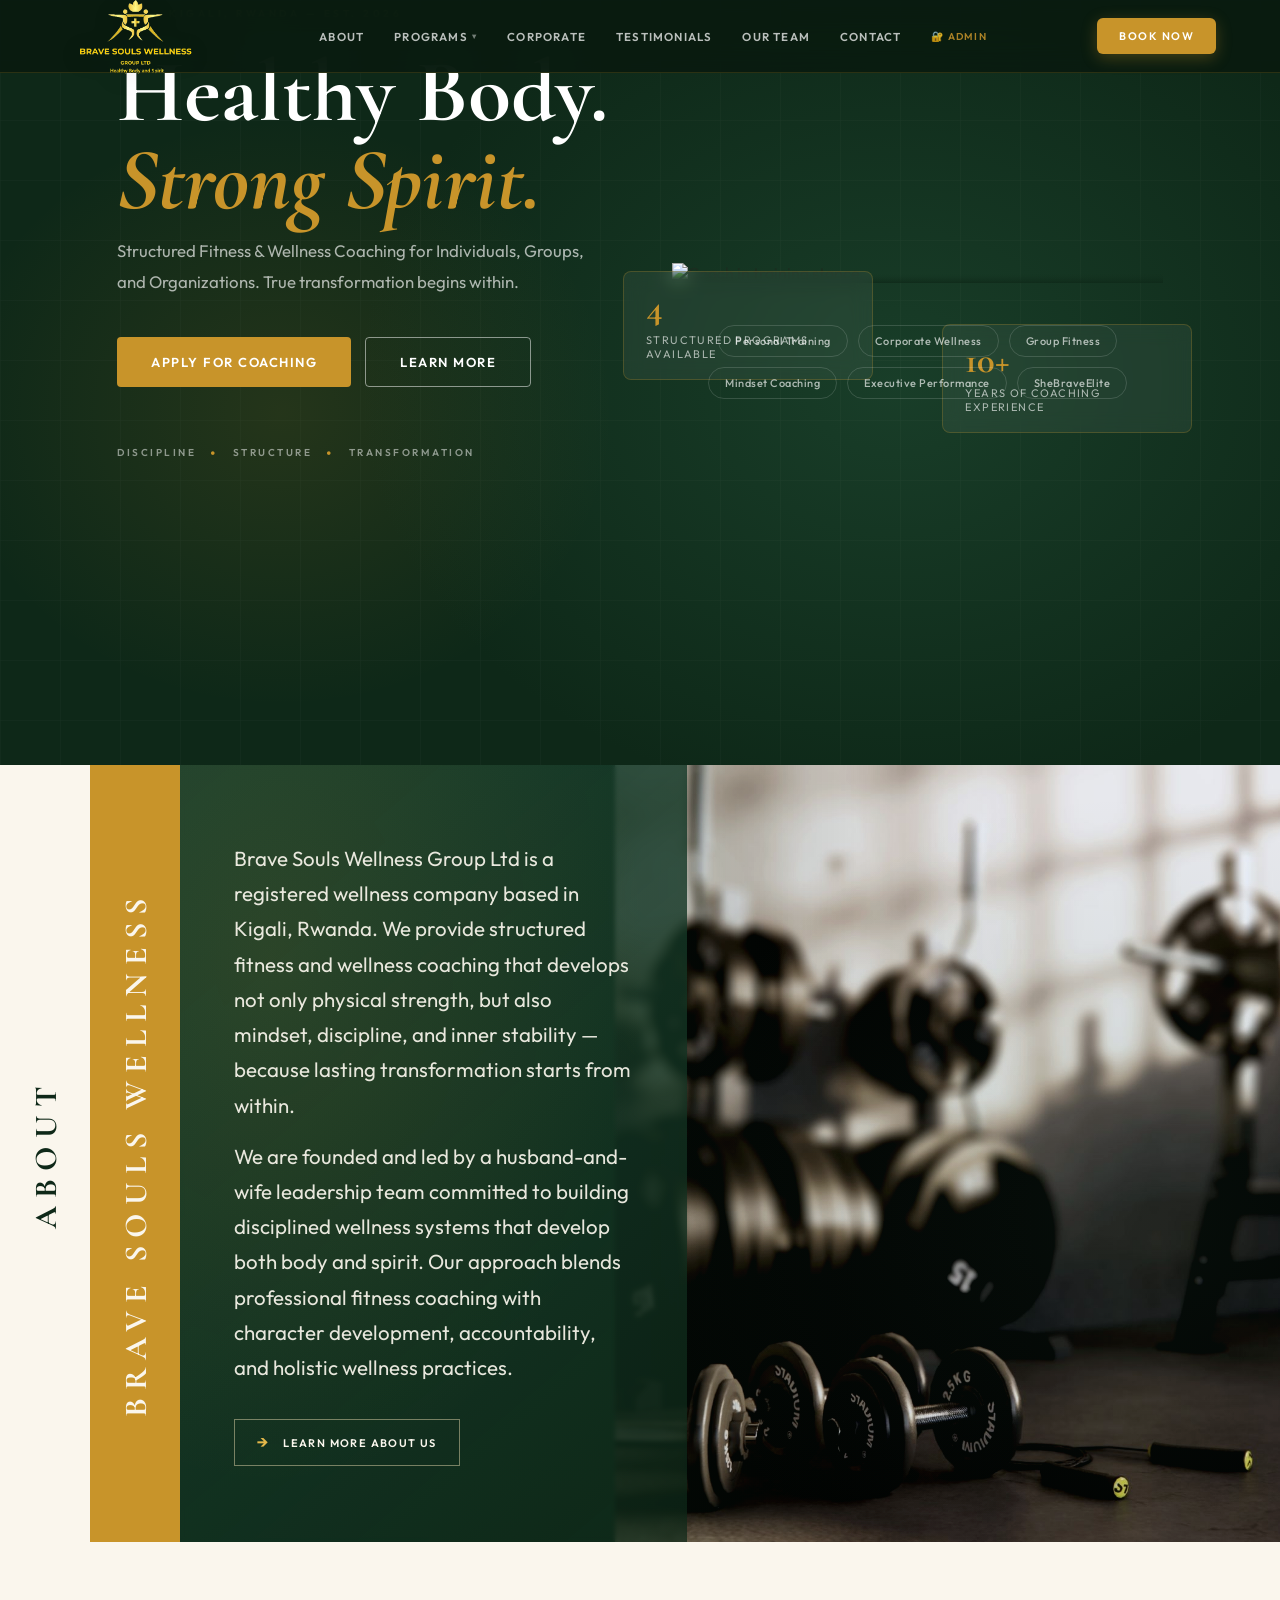
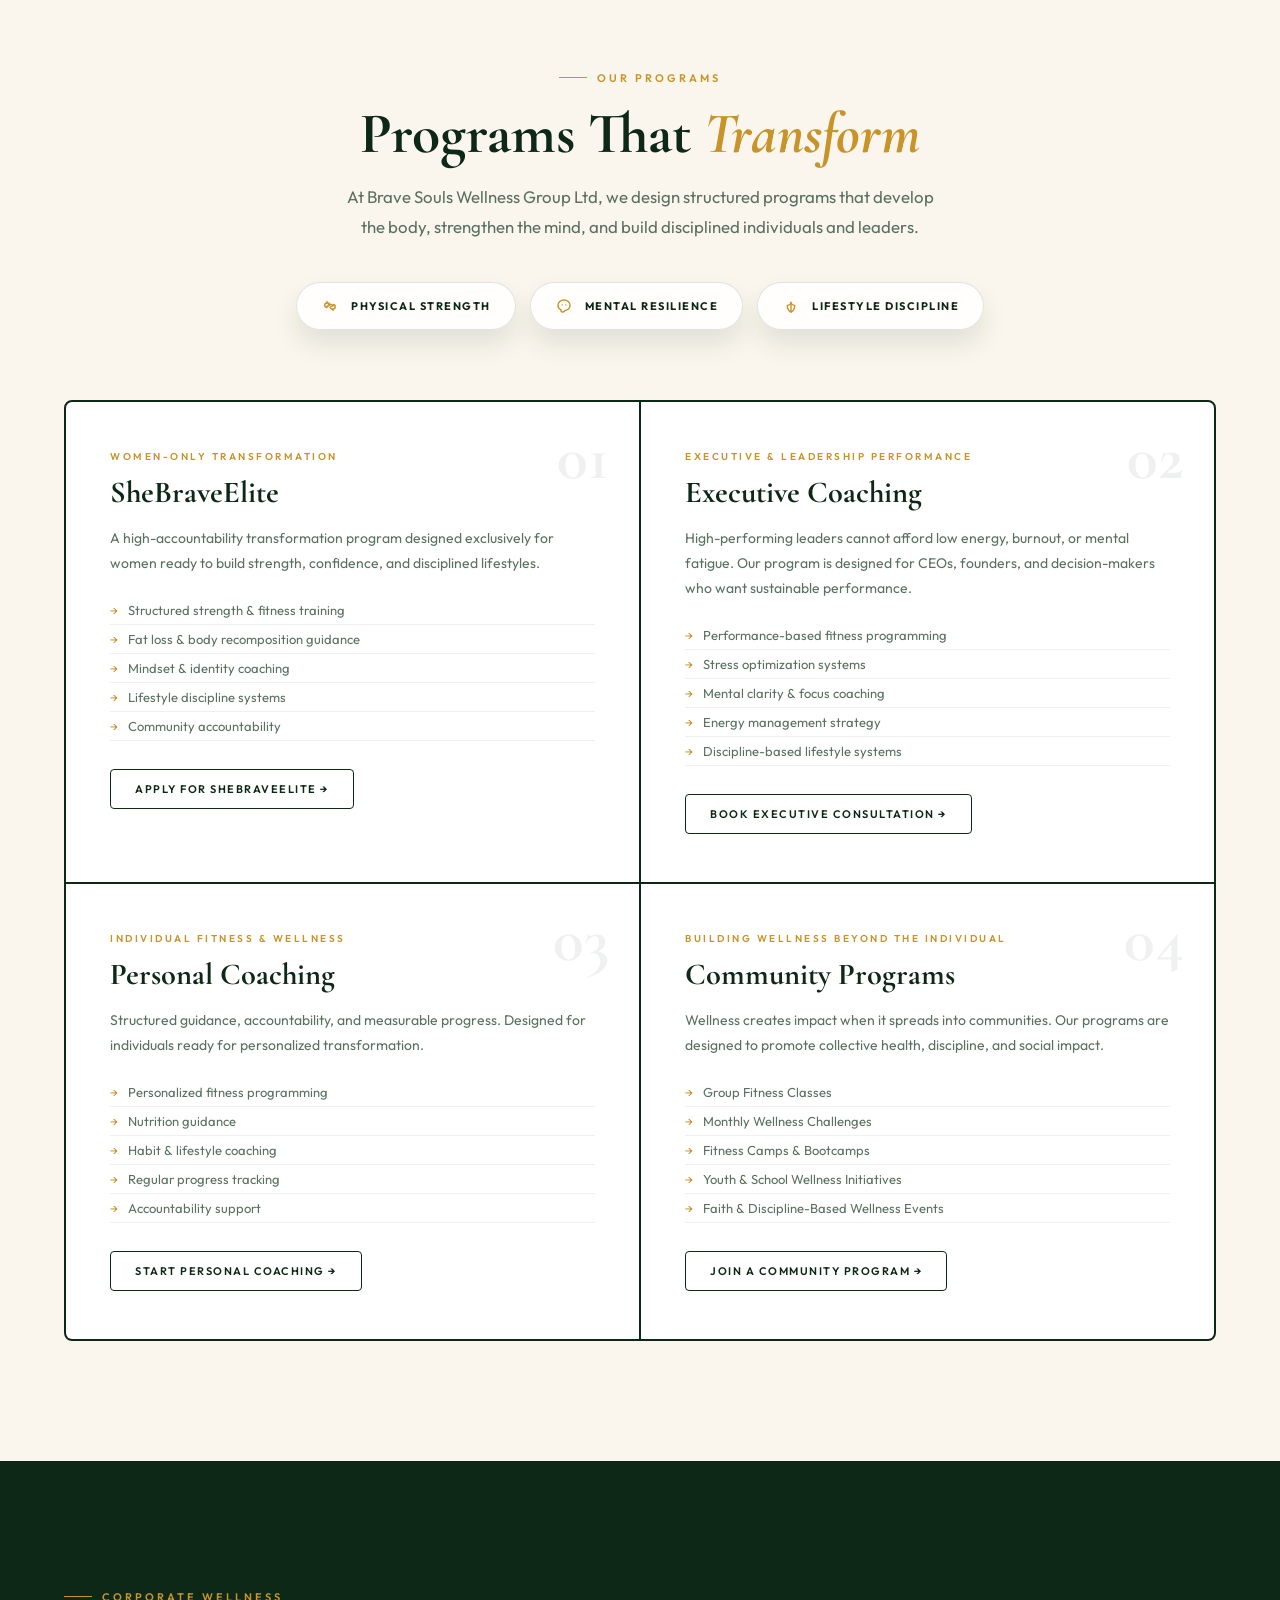
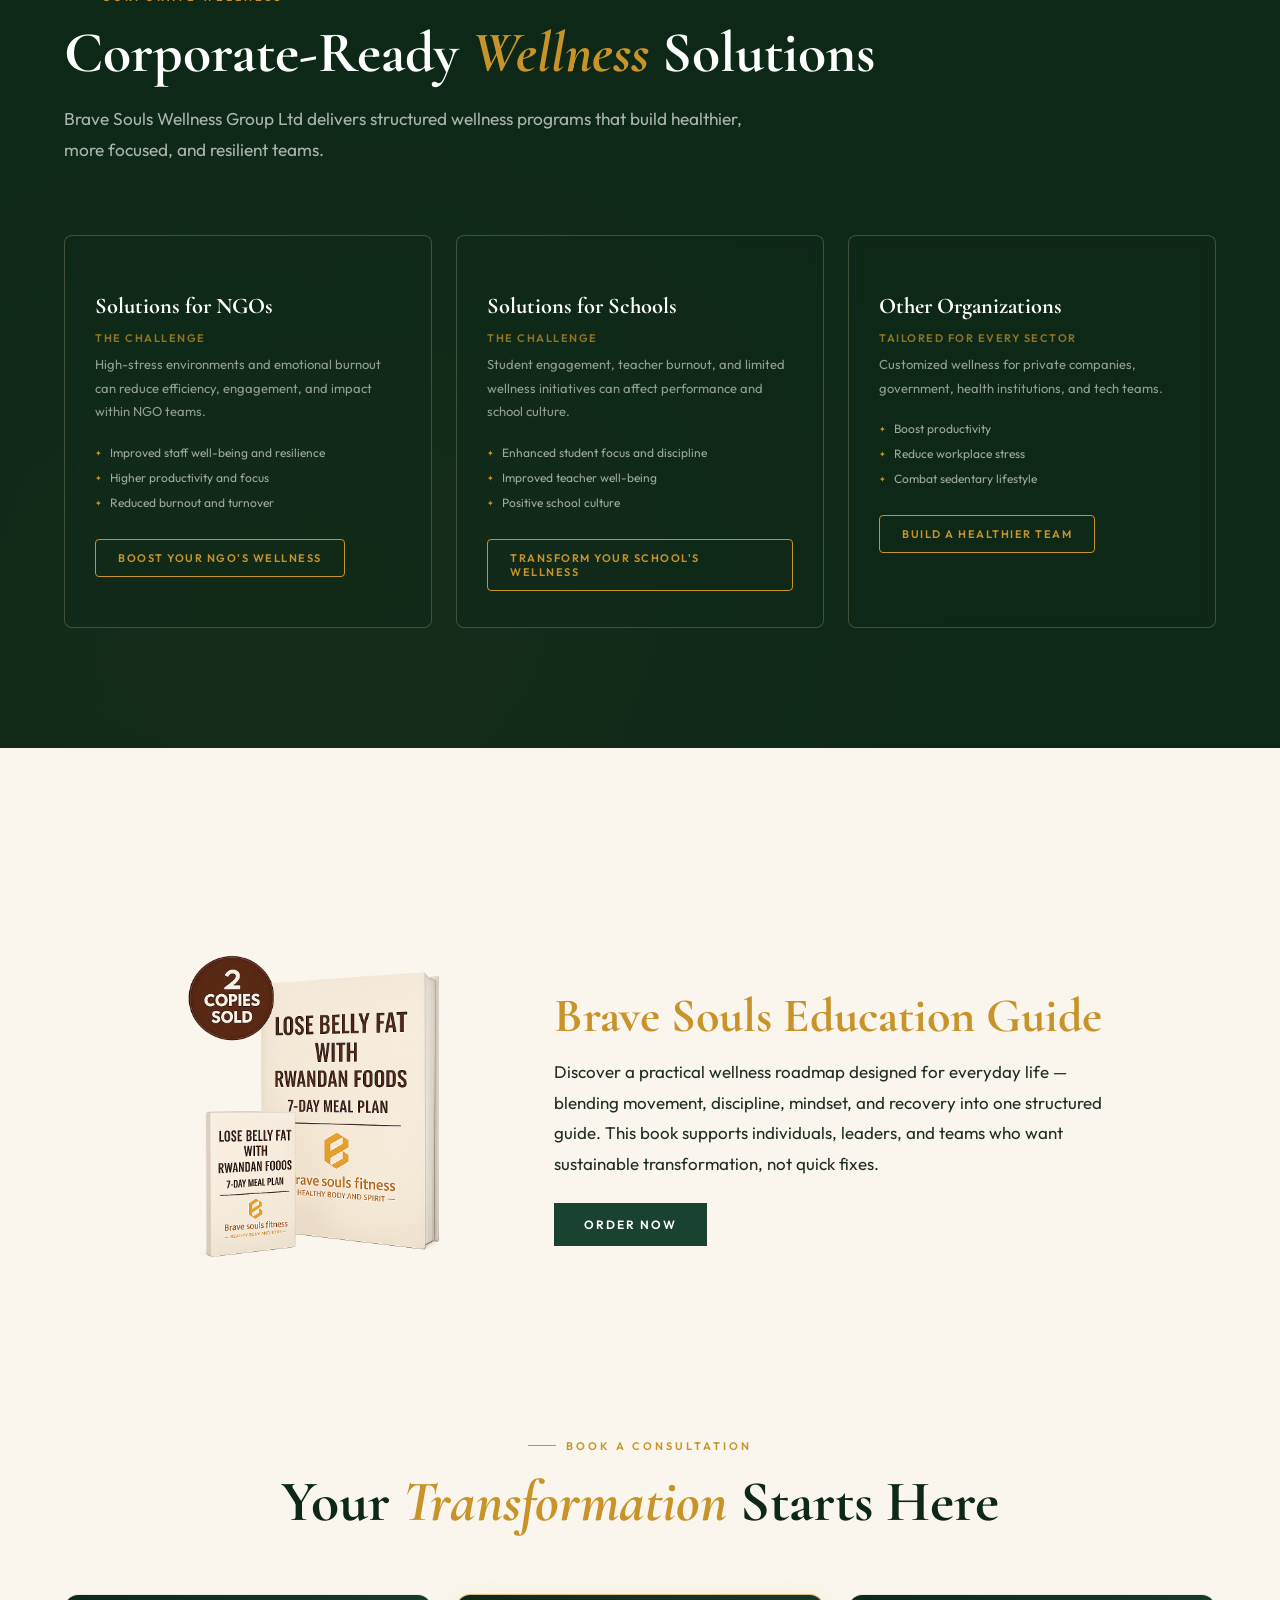
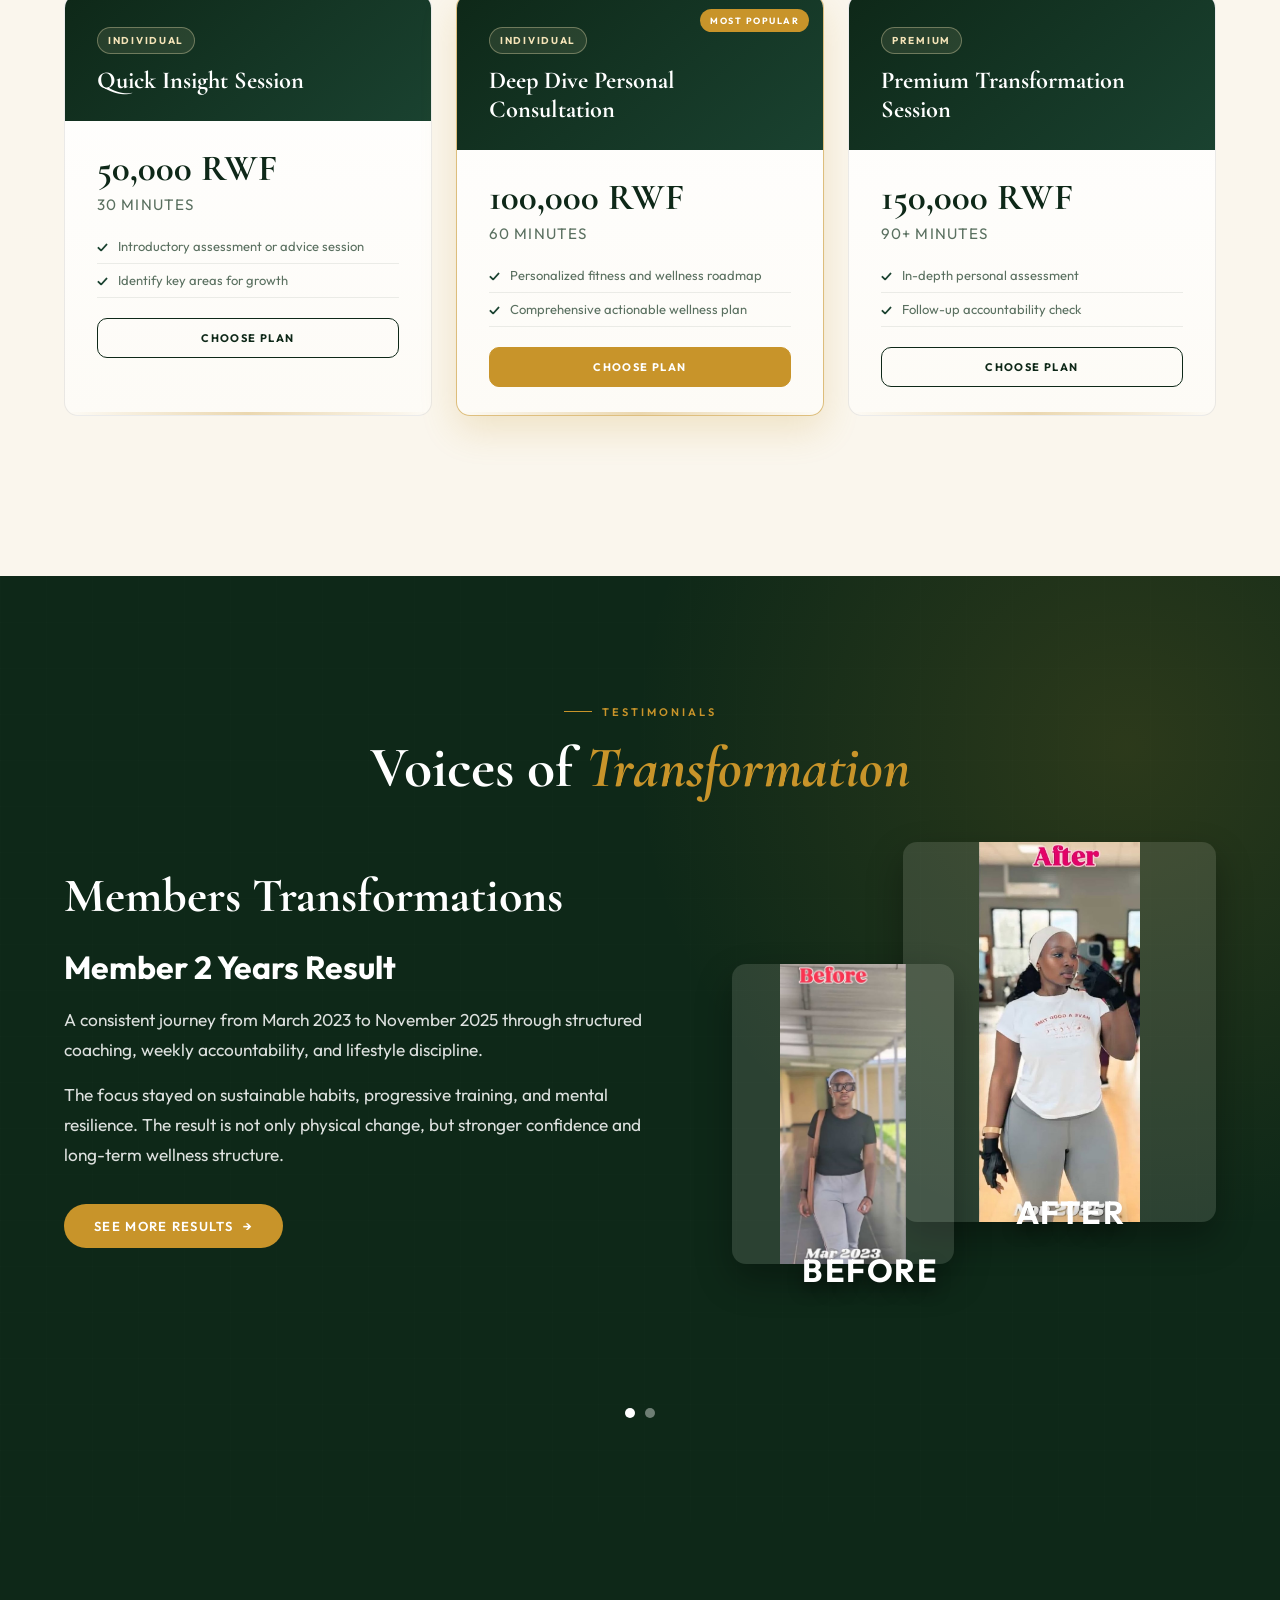
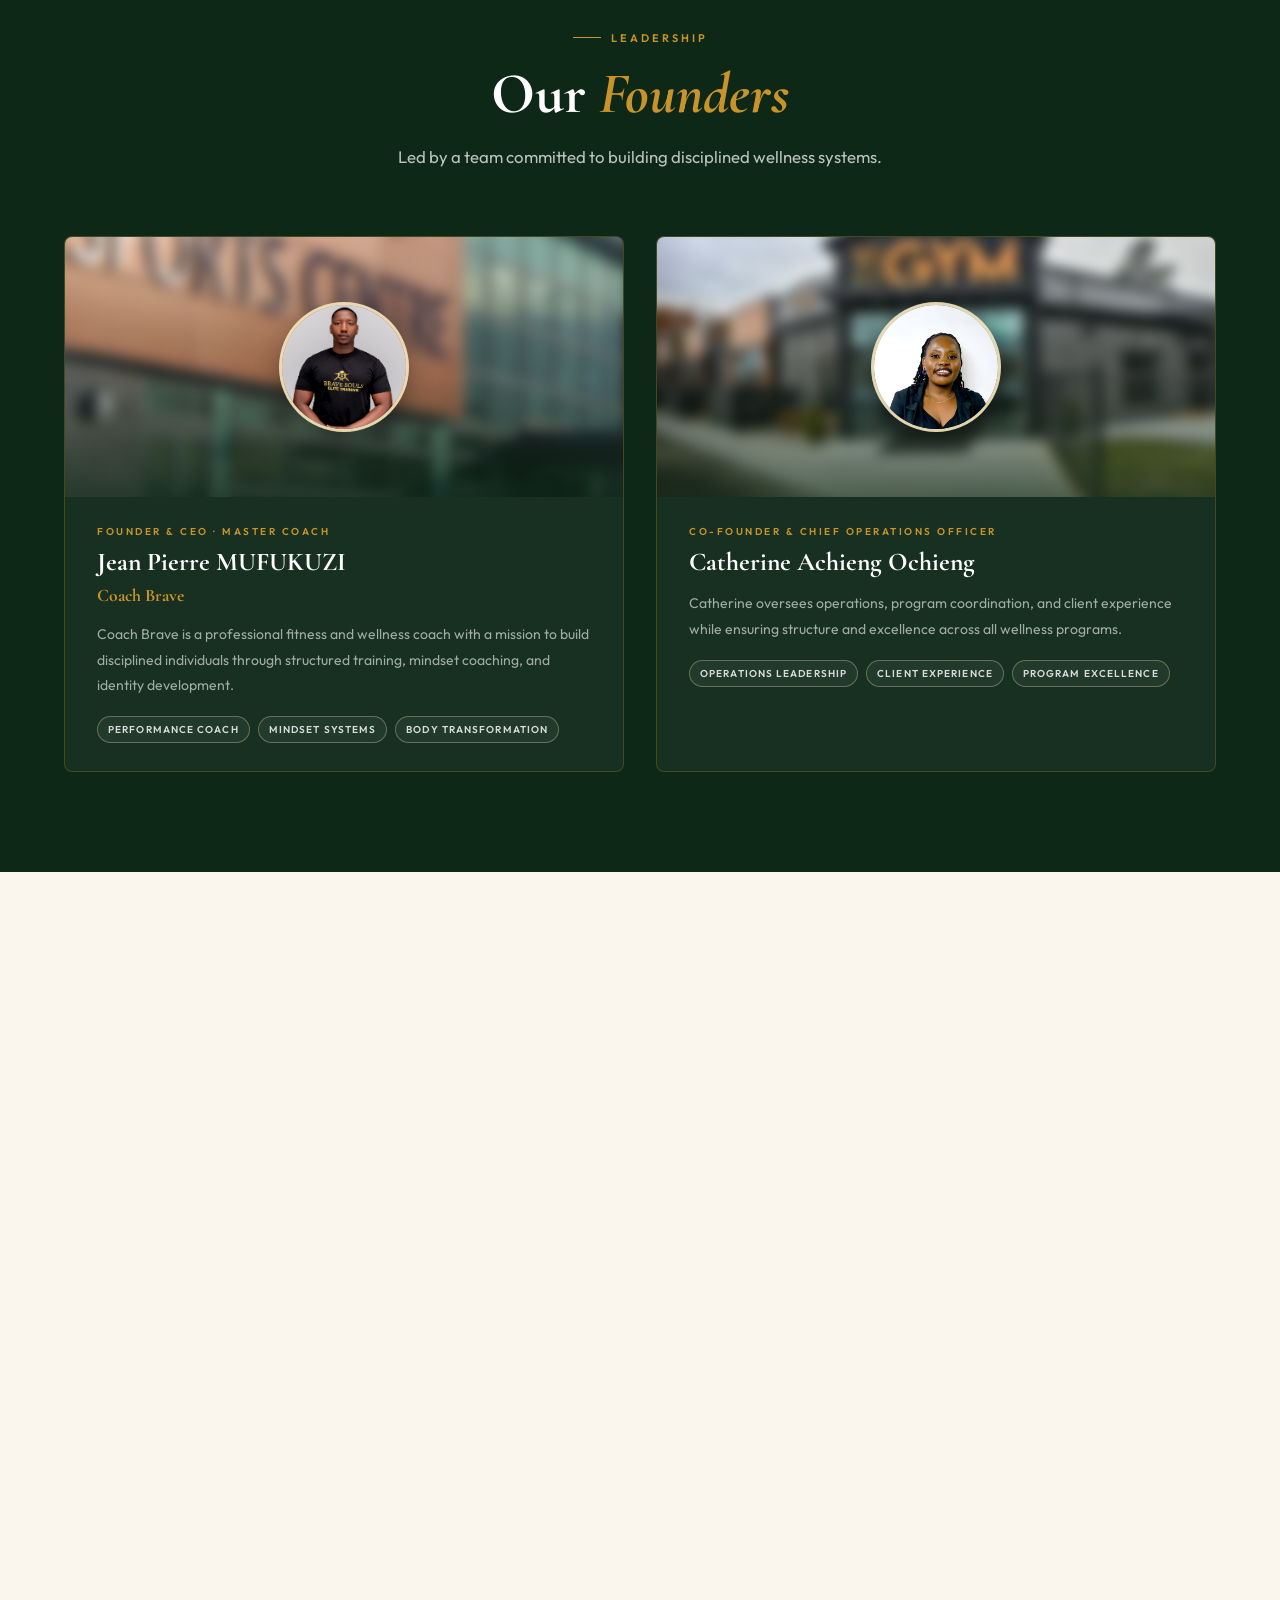
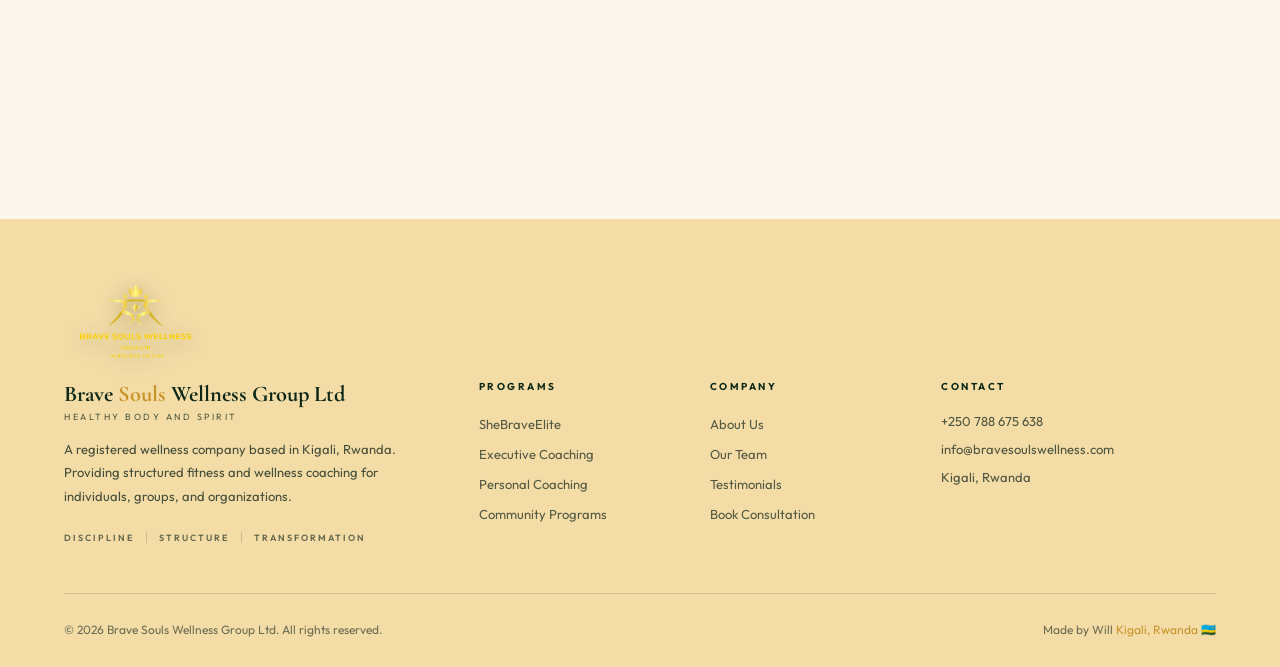
==== commit 5e17a30c: "Implement post feature and improve responsiveness" ====
--- a/index.html
+++ b/index.html
@@ -53,108 +53,364 @@
 }
 .btn-outline-white:hover { background: var(--white); color: var(--green-deep); transform: translateY(-2px); }
 
-/* ── NAVBAR ── */
+/* ══════════════════════════
+   NAVBAR
+══════════════════════════ */
 .navbar {
   position: fixed; top: 0; left: 0; right: 0; z-index: 1000;
-  padding: 13px 0;
-  background: rgba(14,40,24,0.92);
-  backdrop-filter: blur(16px);
-  border-bottom: 1px solid var(--border);
-  transition: padding 0.3s, background 0.3s;
-}
-.navbar.scrolled { padding: 11px 0; background: rgba(10,30,18,0.97); }
+  padding: 0;
+  background: rgba(10, 28, 16, 0.96);
+  backdrop-filter: blur(20px) saturate(1.4);
+  -webkit-backdrop-filter: blur(20px) saturate(1.4);
+  border-bottom: 1px solid rgba(200,148,42,0.18);
+  transition: background 0.35s ease, box-shadow 0.35s ease;
+}
+.navbar.scrolled {
+  background: rgba(8, 22, 12, 0.99);
+  box-shadow: 0 4px 32px rgba(0,0,0,0.35);
+}
+
+/* Inner layout */
 .navbar .container {
-  display: flex; align-items: center; justify-content: space-between;
-  min-height: 64px;
-  gap: 18px;
-}
+  display: grid;
+  grid-template-columns: auto 1fr auto;
+  align-items: center;
+  height: 72px;
+  gap: 0;
+}
+
+/* ── Logo ── */
 .logo {
   display: inline-flex;
   align-items: center;
   text-decoration: none;
-  height: 64px;
-  overflow: visible;
   flex-shrink: 0;
+  padding-right: 24px;
 }
 .logo-image {
-  height: 110px;
+  height: 56px;
   width: auto;
   object-fit: contain;
   display: block;
-  margin-top: -43px;
-  margin-bottom: -43px;
-  filter: drop-shadow(0 4px 10px rgba(0, 0, 0, 0.28));
-}
+  filter: drop-shadow(0 2px 8px rgba(0,0,0,0.3));
+  transition: opacity 0.25s;
+}
+.logo:hover .logo-image { opacity: 0.85; }
+
+/* ── Nav Links (desktop) ── */
 .nav-links {
-  display: flex; align-items: center; gap: 2px;
+  display: flex;
+  align-items: center;
+  justify-content: center;
+  gap: 0;
   list-style: none;
-  flex: 1;
-  justify-content: center;
-  min-width: 0;
-}
-.nav-links a {
-  font-size: 11px; font-weight: 500; letter-spacing: 0.8px;
-  text-transform: uppercase; text-decoration: none;
-  color: rgba(255,255,255,0.8);
-  padding: 8px 9px; border-radius: 2px;
-  transition: color 0.25s, background 0.25s;
+  height: 100%;
+}
+.nav-links > li {
+  height: 100%;
+  display: flex;
+  align-items: center;
   position: relative;
+}
+.nav-links > li > a {
+  display: flex;
+  align-items: center;
+  height: 100%;
+  padding: 0 15px;
+  font-family: 'Outfit', sans-serif;
+  font-size: 11.5px;
+  font-weight: 600;
+  letter-spacing: 1.2px;
+  text-transform: uppercase;
+  text-decoration: none;
+  color: rgba(255,255,255,0.72);
   white-space: nowrap;
-}
-.nav-links a:hover { color: var(--gold); }
-.nav-links .dropdown { position: relative; }
-.nav-links .dropdown > a::after { content: ' ▾'; font-size: 10px; }
+  transition: color 0.25s ease;
+  position: relative;
+}
+/* Gold underline indicator */
+.nav-links > li > a::after {
+  content: '';
+  position: absolute;
+  bottom: 0; left: 50%; right: 50%;
+  height: 2px;
+  background: var(--gold);
+  border-radius: 1px 1px 0 0;
+  transition: left 0.3s ease, right 0.3s ease;
+}
+.nav-links > li > a:hover,
+.nav-links > li > a.active {
+  color: var(--white);
+}
+.nav-links > li > a:hover::after,
+.nav-links > li > a.active::after {
+  left: 12px; right: 12px;
+}
+.nav-links > li > a.active { color: var(--gold-light); }
+
+/* Dropdown arrow */
+.nav-links .dropdown > a .arrow {
+  display: inline-block;
+  margin-left: 4px;
+  font-size: 8px;
+  opacity: 0.6;
+  transition: transform 0.25s ease;
+  line-height: 1;
+}
+.nav-links .dropdown:hover > a .arrow { transform: rotate(180deg); }
+
+/* ── Dropdown menu ── */
 .dropdown-menu {
-  display: none; position: absolute; top: calc(100% + 8px); left: 0;
-  min-width: 220px;
-  background: var(--green-deep);
-  border: 1px solid var(--border);
-  border-radius: var(--radius);
-  padding: 8px 0;
-  box-shadow: 0 16px 48px rgba(0,0,0,0.4);
-}
-.dropdown:hover .dropdown-menu { display: block; }
+  display: block;
+  visibility: hidden;
+  opacity: 0;
+  pointer-events: none;
+  position: absolute;
+  top: calc(100% + 4px);
+  left: 50%;
+  transform: translateX(-50%) translateY(-8px);
+  min-width: 230px;
+  background: #0b2316;
+  border: 1px solid rgba(200,148,42,0.22);
+  border-radius: 8px;
+  padding: 10px 0;
+  box-shadow: 0 20px 60px rgba(0,0,0,0.5), 0 0 0 1px rgba(200,148,42,0.06);
+  transition: opacity 0.25s ease, transform 0.25s ease, visibility 0.25s;
+}
+/* Arrow tip */
+.dropdown-menu::before {
+  content: '';
+  position: absolute;
+  top: -6px; left: 50%;
+  transform: translateX(-50%);
+  border: 6px solid transparent;
+  border-bottom-color: rgba(200,148,42,0.22);
+  border-top: none;
+}
+.dropdown:hover .dropdown-menu {
+  visibility: visible;
+  opacity: 1;
+  pointer-events: auto;
+  transform: translateX(-50%) translateY(0);
+}
 .dropdown-menu a {
-  display: block; padding: 10px 20px;
-  font-size: 12px; color: rgba(255,255,255,0.75);
-  text-transform: none; letter-spacing: 0.5px;
-}
-.dropdown-menu a:hover { color: var(--gold); background: rgba(200,148,42,0.1); }
+  display: flex;
+  align-items: center;
+  gap: 10px;
+  padding: 11px 20px;
+  font-size: 12.5px;
+  font-weight: 500;
+  color: rgba(255,255,255,0.7);
+  text-decoration: none;
+  text-transform: none;
+  letter-spacing: 0.3px;
+  transition: color 0.2s, background 0.2s, padding-left 0.2s;
+  border-left: 2px solid transparent;
+}
+.dropdown-menu a:hover {
+  color: var(--gold);
+  background: rgba(200,148,42,0.08);
+  padding-left: 24px;
+  border-left-color: var(--gold);
+}
+.dropdown-menu a .dm-icon {
+  font-size: 13px; width: 20px; text-align: center; flex-shrink: 0;
+}
+.dropdown-menu .dm-divider {
+  height: 1px;
+  background: rgba(255,255,255,0.06);
+  margin: 6px 16px;
+}
+
+/* ── CTA Button ── */
 .nav-cta {
-  margin-left: 4px;
-  padding: 10px 14px;
-  font-size: 10px;
-  letter-spacing: 1px;
+  padding: 11px 22px;
+  font-size: 11px;
+  letter-spacing: 1.5px;
   white-space: nowrap;
   flex-shrink: 0;
-}
+  border-radius: 6px;
+  box-shadow: 0 4px 16px rgba(200,148,42,0.3);
+  transition: background 0.25s, transform 0.25s, box-shadow 0.25s;
+}
+.nav-cta:hover {
+  background: var(--gold-light) !important;
+  transform: translateY(-2px);
+  box-shadow: 0 8px 24px rgba(200,148,42,0.45);
+}
+
+/* ── Right side wrapper ── */
+.nav-right {
+  display: flex;
+  align-items: center;
+  gap: 12px;
+  padding-left: 24px;
+}
+
+/* Hamburger */
 .hamburger {
   display: none; flex-direction: column; gap: 5px;
-  cursor: pointer; padding: 4px;
+  cursor: pointer; padding: 6px; z-index: 1001;
 }
 .hamburger span {
-  display: block; width: 24px; height: 2px;
-  background: var(--white); border-radius: 1px;
-  transition: var(--transition);
-}
+  display: block; width: 26px; height: 2px;
+  background: var(--white); border-radius: 2px;
+  transition: all 0.35s cubic-bezier(0.16,1,0.3,1);
+  transform-origin: center;
+}
+.hamburger.active span:nth-child(1) { transform: translateY(7px) rotate(45deg); }
+.hamburger.active span:nth-child(2) { opacity: 0; transform: scaleX(0); }
+.hamburger.active span:nth-child(3) { transform: translateY(-7px) rotate(-45deg); }
+
+/* Mobile menu overlay */
+.mobile-overlay {
+  display: none; position: fixed; inset: 0;
+  background: rgba(5,18,10,0.6); backdrop-filter: blur(4px);
+  z-index: 998;
+  opacity: 0; transition: opacity 0.35s ease;
+}
+.mobile-overlay.open { display: block; opacity: 1; }
+
+/* Mobile drawer */
 .mobile-menu {
-  display: none; position: fixed; top: 0; left: 0; right: 0; bottom: 0;
-  background: var(--green-deep); z-index: 999;
-  flex-direction: column; align-items: center; justify-content: center; gap: 32px;
-  padding: 80px 24px 40px;
-}
-.mobile-menu.open { display: flex; }
+  position: fixed; top: 0; right: -100%; bottom: 0;
+  width: min(360px, 88vw);
+  background: linear-gradient(170deg, #0b2415 0%, #0e2818 60%, #0a1f12 100%);
+  border-left: 1px solid rgba(200,148,42,0.2);
+  z-index: 999; display: flex; flex-direction: column;
+  transition: right 0.4s cubic-bezier(0.16,1,0.3,1);
+  overflow-y: auto;
+  box-shadow: -20px 0 60px rgba(0,0,0,0.5);
+}
+.mobile-menu.open { right: 0; }
+
+/* Drawer header */
+.mm-header {
+  display: flex; align-items: center; justify-content: space-between;
+  padding: 24px 24px 20px;
+  border-bottom: 1px solid rgba(200,148,42,0.15);
+  background: rgba(200,148,42,0.04);
+}
+.mm-brand {
+  display: flex; flex-direction: column;
+}
+.mm-brand-name {
+  font-family: 'Cormorant Garamond', serif;
+  font-size: 1.05rem; font-weight: 700; color: var(--white);
+  letter-spacing: 0.5px;
+}
+.mm-brand-name span { color: var(--gold); }
+.mm-brand-sub {
+  font-size: 8px; letter-spacing: 3px; text-transform: uppercase;
+  color: rgba(255,255,255,0.35); margin-top: 3px;
+}
+.mm-close {
+  width: 36px; height: 36px; border-radius: 50%;
+  background: rgba(255,255,255,0.07); border: 1px solid rgba(255,255,255,0.12);
+  cursor: pointer; display: flex; align-items: center; justify-content: center;
+  color: var(--white); font-size: 1rem;
+  transition: background 0.25s, border-color 0.25s;
+  flex-shrink: 0;
+}
+.mm-close:hover { background: rgba(200,148,42,0.2); border-color: var(--gold); color: var(--gold); }
+
+/* Drawer nav body */
+.mm-body { flex: 1; padding: 12px 0; }
+.mm-section-label {
+  font-size: 8px; font-weight: 700; letter-spacing: 3px; text-transform: uppercase;
+  color: rgba(200,148,42,0.6); padding: 16px 24px 8px;
+}
+.mm-divider {
+  height: 1px; background: rgba(255,255,255,0.06); margin: 8px 24px;
+}
 .mobile-menu a {
-  font-family: 'Cormorant Garamond', serif;
-  font-size: 2rem; font-weight: 600;
-  color: var(--white); text-decoration: none;
-  transition: color 0.25s;
-}
-.mobile-menu a:hover { color: var(--gold); }
-.mobile-close {
-  position: absolute; top: 24px; right: 24px;
-  background: none; border: none; cursor: pointer;
-  font-size: 1.6rem; color: var(--white);
+  display: flex; align-items: center; gap: 14px;
+  padding: 14px 24px;
+  font-family: 'Outfit', sans-serif;
+  font-size: 0.95rem; font-weight: 500;
+  color: rgba(255,255,255,0.8); text-decoration: none;
+  transition: all 0.25s ease;
+  border-left: 2px solid transparent;
+  position: relative;
+}
+.mobile-menu a:hover {
+  color: var(--gold);
+  background: rgba(200,148,42,0.07);
+  border-left-color: var(--gold);
+  padding-left: 28px;
+}
+.mm-icon {
+  width: 34px; height: 34px; border-radius: 8px;
+  background: rgba(255,255,255,0.05); border: 1px solid rgba(255,255,255,0.08);
+  display: flex; align-items: center; justify-content: center;
+  font-size: 0.9rem; flex-shrink: 0;
+  transition: background 0.25s, border-color 0.25s;
+}
+.mobile-menu a:hover .mm-icon {
+  background: rgba(200,148,42,0.15); border-color: rgba(200,148,42,0.4);
+}
+.mm-sub { font-size: 10px; color: rgba(255,255,255,0.35); display: block; margin-top: 1px; }
+.mm-text { display: flex; flex-direction: column; }
+
+/* Programs sub-links */
+.mm-sub-links {
+  background: rgba(0,0,0,0.15);
+  border-left: 2px solid rgba(200,148,42,0.2);
+  margin-left: 24px;
+}
+.mm-sub-links a {
+  padding: 10px 16px 10px 24px;
+  font-size: 0.85rem;
+  color: rgba(255,255,255,0.55);
+  border-left: none;
+}
+.mm-sub-links a:hover {
+  color: var(--gold); background: rgba(200,148,42,0.06);
+  padding-left: 30px; border-left: none;
+}
+
+/* CTA at bottom */
+.mm-footer {
+  padding: 20px 24px 32px;
+  border-top: 1px solid rgba(200,148,42,0.12);
+  background: rgba(200,148,42,0.03);
+}
+.mm-cta {
+  display: flex; align-items: center; justify-content: center; gap: 10px;
+  width: 100%; padding: 15px;
+  background: var(--gold);
+  color: var(--white) !important;
+  font-size: 11px !important; font-weight: 700 !important;
+  letter-spacing: 2px; text-transform: uppercase;
+  border-radius: 6px; text-decoration: none !important;
+  transition: background 0.25s, transform 0.25s !important;
+  border-left: none !important;
+  box-shadow: 0 6px 20px rgba(200,148,42,0.35);
+}
+.mm-cta:hover {
+  background: var(--gold-light) !important;
+  transform: translateY(-2px) !important;
+  padding-left: 15px !important;
+  border-left: none !important;
+}
+.mm-social {
+  display: flex; gap: 10px; margin-top: 14px; justify-content: center;
+}
+.mm-social-btn {
+  flex: 1; padding: 10px 8px;
+  background: rgba(255,255,255,0.05); border: 1px solid rgba(255,255,255,0.08);
+  border-radius: 6px; text-decoration: none;
+  color: rgba(255,255,255,0.5) !important;
+  font-size: 10px !important; font-weight: 600 !important;
+  letter-spacing: 1px; text-transform: uppercase;
+  text-align: center; transition: all 0.25s !important;
+  border-left: none !important;
+}
+.mm-social-btn:hover {
+  background: rgba(200,148,42,0.12) !important;
+  border-color: rgba(200,148,42,0.3) !important;
+  color: var(--gold) !important;
+  padding-left: 8px !important; border-left: none !important;
 }
 
 /* ── HERO ── */
@@ -1069,6 +1325,7 @@
   background: rgba(14,40,24,0.08);
   display: flex; align-items: center; justify-content: center;
   font-size: 1.1rem; flex-shrink: 0;
+  color: var(--gold);
 }
 .contact-label {
   font-size: 10px; font-weight: 600; letter-spacing: 1.5px;
@@ -1201,10 +1458,39 @@
   color: var(--text-muted);
 }
 
-@media (max-width: 1024px) {
+/* ══════════════════════════
+   RESPONSIVE — 1100px
+══════════════════════════ */
+@media (max-width: 1100px) {
+  .nav-links > li > a { padding: 0 10px; font-size: 10.5px; letter-spacing: 0.8px; }
+  .nav-cta { padding: 10px 18px; font-size: 10px; }
+  .logo-image { height: 48px; }
+}
+
+/* ══════════════════════════
+   RESPONSIVE — 960px (switch to mobile nav)
+══════════════════════════ */
+@media (max-width: 960px) {
+  /* Hide desktop links, show hamburger */
+  .nav-links { display: none !important; }
+  .nav-cta { display: none !important; }
+  .hamburger { display: flex !important; }
+
+  /* Simplify navbar grid to logo + hamburger */
+  .navbar .container {
+    display: flex;
+    align-items: center;
+    justify-content: space-between;
+    height: 64px;
+  }
+  .nav-right { padding-left: 0; }
+  .logo { padding-right: 0; }
+  .logo-image { height: 48px; }
+
+  /* Content */
   .hero { min-height: auto; }
-  .hero-content { grid-template-columns: 1fr; gap: 34px; padding: 96px 0 52px; align-items: center; }
-  .hero-left { max-width: 680px; }
+  .hero-content { grid-template-columns: 1fr; gap: 34px; padding: 96px 0 52px; align-items: center; margin-top: 0; }
+  .hero-left { max-width: 680px; margin-top: 0; }
   .hero-right { align-items: center; }
   .hero-coach-wrap { width: min(480px, 100%); }
   .hero-tags { justify-content: center; }
@@ -1212,39 +1498,28 @@
   .hero-card-floating.card-2 { left: 2%; top: 54%; }
 
   .about-shell {
-    grid-template-columns: 130px 1fr;
-    grid-template-rows: auto 400px;
+    grid-template-columns: 90px 1fr;
+    grid-template-rows: auto 350px;
     min-height: auto;
   }
-  .about-rail {
-    grid-row: 1 / span 2;
-  }
-  .about-copy {
-    grid-column: 2;
-    grid-row: 1;
-    margin-right: 0;
-  }
-  .about-visual {
-    grid-column: 2;
-    grid-row: 2;
-  }
+  .about-rail { grid-row: 1 / span 2; }
+  .about-rail-text { font-size: 1.2rem; letter-spacing: 5px; }
+  .about-copy { grid-column: 2; grid-row: 1; margin-right: 0; padding: 40px 28px; }
+  .about-copy-inner p { font-size: 0.95rem; }
+  .about-visual { grid-column: 2; grid-row: 2; }
   .programs-grid, .corp-grid, .contact-grid, .booking-grid, .founders-grid { grid-template-columns: 1fr; }
   .testi-layout { grid-template-columns: 1fr; }
   .testi-media-stack { margin-top: 10px; min-height: 480px; }
   .footer-top { grid-template-columns: 1fr 1fr; }
 }
 
+/* ══════════════════════════
+   RESPONSIVE — 768px
+══════════════════════════ */
 @media (max-width: 768px) {
-  .nav-links, .nav-cta { display: none; }
-  .hamburger { display: flex; }
-  .navbar { padding: 12px 0; }
-  .navbar .container { min-height: 56px; }
-  .logo { height: 56px; }
-  .logo-image {
-    height: 76px;
-    margin-top: -10px;
-    margin-bottom: -10px;
-  }
+  .navbar .container { height: 58px; }
+  .logo-image { height: 42px; }
+
   .hero-content { grid-template-columns: 1fr; padding: 86px 0 44px; gap: 28px; }
   .hero-left {
     max-width: 100%;
@@ -1295,26 +1570,33 @@
   .about-shell {
     grid-template-columns: 1fr;
     grid-template-rows: auto auto auto;
+    min-height: auto;
   }
   .about-rail {
     grid-template-columns: 1fr 1fr;
-    min-height: 88px;
+    min-height: 72px;
+    order: -1;
   }
+  .about-rail-col { padding: 16px 12px; }
   .about-rail-text {
     writing-mode: horizontal-tb;
     transform: none;
     letter-spacing: 4px;
-    font-size: 1.1rem;
+    font-size: 0.85rem;
   }
   .about-copy {
-    padding: 34px 24px;
+    padding: 36px 24px;
     margin-right: 0;
   }
+  .about-copy-inner {
+    max-width: 100%;
+  }
   .about-copy-inner p {
-    font-size: 1rem;
+    font-size: 0.95rem;
+    line-height: 1.8;
   }
   .about-visual {
-    min-height: 330px;
+    min-height: 280px;
   }
   .book-feature {
     grid-template-columns: 1fr;
@@ -1350,13 +1632,28 @@
   .form-row { grid-template-columns: 1fr; }
 }
 
+/* ══════════════════════════
+   RESPONSIVE — 560px
+══════════════════════════ */
 @media (max-width: 560px) {
-  .hero-card-floating { display: none; } /* responsive hide on small screens */
+  .navbar .container { height: 52px; }
+  .logo-image { height: 36px; }
+
+  .hero-card-floating { display: none; }
   .hero-tags { margin-top: 22px; }
   .hero-headline { font-size: 2.8rem; }
   .hero-btns { flex-direction: column; }
   .hero-btns .btn { justify-content: center; }
-  .hero-content { padding: 82px 0 36px; }
+  .hero-content { padding: 72px 0 36px; }
+
+  /* About section — smallest screens */
+  .about-rail { min-height: 60px; }
+  .about-rail-col { padding: 12px 8px; }
+  .about-rail-text { font-size: 0.7rem; letter-spacing: 3px; }
+  .about-copy { padding: 28px 18px; }
+  .about-copy-inner p { font-size: 0.9rem; }
+  .about-visual { min-height: 220px; }
+  .about-copy-cta { font-size: 10px; padding: 12px 16px; }
 }
 </style>
 </head>
@@ -1365,45 +1662,129 @@
 <!-- ═══════ NAVBAR ═══════ -->
 <nav class="navbar" id="navbar">
   <div class="container">
+
+    <!-- Logo -->
     <a href="#" class="logo">
       <img src="images/logo.png" alt="Brave Souls Wellness logo" class="logo-image">
     </a>
 
-    <ul class="nav-links">
-      <li><a href="#about">About</a></li>
+    <!-- Desktop Nav Links -->
+    <ul class="nav-links" id="navLinks">
+      <li><a href="#about" data-section="about">About</a></li>
+
       <li class="dropdown">
-        <a href="#programs">Programs</a>
+        <a href="#programs" data-section="programs">Programs <span class="arrow">▾</span></a>
         <div class="dropdown-menu">
-          <a href="sheisbraveelite.html">SheBraveElite</a>
-          <a href="executivecoaching.html">Executive Coaching</a>
-          <a href="personaltraining.html">Personal Coaching</a>
-          <a href="communitytraining.html">Community Programs</a>
+          <a href="sheisbraveelite.html"><span class="dm-icon">💜</span> SheBraveElite</a>
+          <a href="executivecoaching.html"><span class="dm-icon">🏆</span> Executive Coaching</a>
+          <a href="personaltraining.html"><span class="dm-icon">💪</span> Personal Coaching</a>
+          <div class="dm-divider"></div>
+          <a href="communitytraining.html"><span class="dm-icon">🤝</span> Community Programs</a>
         </div>
       </li>
-      <li><a href="#corporate">Corporate Wellness</a></li>
-      <li><a href="#booking">Education</a></li>
-      <li><a href="#testimonials">Testimonials</a></li>
-      <li><a href="#team">Our Team</a></li>
+
+      <li><a href="#corporate" data-section="corporate">Corporate</a></li>
+      <li><a href="#testimonials" data-section="testimonials">Testimonials</a></li>
+      <li><a href="#team" data-section="team">Our Team</a></li>
       <li><a href="contact.html">Contact</a></li>
+      <li>
+        <a href="admin-login.html" style="color:rgba(200,148,42,0.85); font-size:10px;">
+          🔐 Admin
+        </a>
+      </li>
     </ul>
 
-    <a href="contact.html" class="btn btn-gold nav-cta">Book Now</a>
-    <div class="hamburger" id="hamburger">
-      <span></span><span></span><span></span>
+    <!-- Right side: CTA + Hamburger -->
+    <div class="nav-right">
+      <a href="contact.html" class="btn btn-gold nav-cta">Book Now</a>
+      <div class="hamburger" id="hamburger">
+        <span></span><span></span><span></span>
+      </div>
+    </div>
+
+  </div>
+</nav>
+
+<!-- Mobile Overlay -->
+<div class="mobile-overlay" id="mobileOverlay" onclick="closeMobile()"></div>
+
+<!-- Mobile Drawer Menu -->
+<div class="mobile-menu" id="mobileMenu">
+
+  <!-- Header -->
+  <div class="mm-header">
+    <div class="mm-brand">
+      <div class="mm-brand-name">Brave <span>Souls</span> Wellness</div>
+      <div class="mm-brand-sub">Kigali, Rwanda</div>
+    </div>
+    <button class="mm-close" id="mobileClose">✕</button>
+  </div>
+
+  <!-- Nav Body -->
+  <div class="mm-body">
+
+    <div class="mm-section-label">Navigate</div>
+
+    <a href="#about" onclick="closeMobile()">
+      <span class="mm-icon">🏡</span>
+      <span class="mm-text">About Us<span class="mm-sub">Our story & mission</span></span>
+    </a>
+
+    <a href="#programs" onclick="closeMobile()">
+      <span class="mm-icon">🏋️</span>
+      <span class="mm-text">Programs<span class="mm-sub">All wellness programs</span></span>
+    </a>
+
+    <!-- Programs sub-links -->
+    <div class="mm-sub-links">
+      <a href="sheisbraveelite.html" onclick="closeMobile()">✦ SheBraveElite</a>
+      <a href="executivecoaching.html" onclick="closeMobile()">✦ Executive Coaching</a>
+      <a href="personaltraining.html" onclick="closeMobile()">✦ Personal Coaching</a>
+      <a href="communitytraining.html" onclick="closeMobile()">✦ Community Programs</a>
+    </div>
+
+    <a href="#corporate" onclick="closeMobile()">
+      <span class="mm-icon">🏢</span>
+      <span class="mm-text">Corporate Wellness<span class="mm-sub">Team & organization plans</span></span>
+    </a>
+
+    <div class="mm-divider"></div>
+    <div class="mm-section-label">Company</div>
+
+    <a href="#testimonials" onclick="closeMobile()">
+      <span class="mm-icon">⭐</span>
+      <span class="mm-text">Testimonials<span class="mm-sub">Client success stories</span></span>
+    </a>
+
+    <a href="#team" onclick="closeMobile()">
+      <span class="mm-icon">👥</span>
+      <span class="mm-text">Our Team<span class="mm-sub">Meet the coaches</span></span>
+    </a>
+
+    <a href="contact.html" onclick="closeMobile()">
+      <span class="mm-icon">💬</span>
+      <span class="mm-text">Contact<span class="mm-sub">Get in touch today</span></span>
+    </a>
+
+    <div class="mm-divider"></div>
+
+    <a href="admin-login.html" onclick="closeMobile()" style="color:rgba(200,148,42,0.8)">
+      <span class="mm-icon" style="border-color:rgba(200,148,42,0.25)">🔐</span>
+      <span class="mm-text">Admin Portal<span class="mm-sub">Staff access only</span></span>
+    </a>
+
+  </div>
+
+  <!-- Footer CTA -->
+  <div class="mm-footer">
+    <a href="contact.html" class="mm-cta" onclick="closeMobile()">✦ Apply for Coaching</a>
+    <div class="mm-social">
+      <a href="https://wa.me/250788675638" target="_blank" class="mm-social-btn">WhatsApp</a>
+      <a href="#" class="mm-social-btn">Instagram</a>
+      <a href="#" class="mm-social-btn">Facebook</a>
     </div>
   </div>
-</nav>
-
-<!-- Mobile Menu -->
-<div class="mobile-menu" id="mobileMenu">
-  <button class="mobile-close" id="mobileClose">✕</button>
-  <a href="#about" onclick="closeMobile()">About</a>
-  <a href="#programs" onclick="closeMobile()">Programs</a>
-  <a href="#corporate" onclick="closeMobile()">Corporate Wellness</a>
-  <a href="#booking" onclick="closeMobile()">Book Consultation</a>
-  <a href="#testimonials" onclick="closeMobile()">Testimonials</a>
-  <a href="#team" onclick="closeMobile()">Our Team</a>
-  <a href="#contact" onclick="closeMobile()">Contact</a>
+
 </div>
 
 <!-- ═══════ HERO ═══════ -->
@@ -1413,7 +1794,7 @@
   <div class="container">
     <div class="hero-content">
       <div class="hero-left">
-        <div class="hero-eyebrow animate">Kigali, Rwanda — Est. 2024</div>
+        <div class="hero-eyebrow animate">Kigali, Rwanda — Est. 2026</div>
         <h1 class="hero-headline animate delay-1">
           Healthy Body.<br><em>Strong Spirit.</em>
         </h1>
@@ -1798,21 +2179,21 @@
         </p>
         <div class="contact-info-block animate delay-2">
           <div class="contact-item">
-            <div class="contact-icon">📞</div>
+            <div class="contact-icon"><svg width="18" height="18" viewBox="0 0 24 24" fill="none" stroke="currentColor" stroke-width="2" stroke-linecap="round" stroke-linejoin="round"><path d="M22 16.92v3a2 2 0 0 1-2.18 2 19.79 19.79 0 0 1-8.63-3.07 19.5 19.5 0 0 1-6-6 19.79 19.79 0 0 1-3.07-8.67A2 2 0 0 1 4.11 2h3a2 2 0 0 1 2 1.72 12.84 12.84 0 0 0 .7 2.81 2 2 0 0 1-.45 2.11L8.09 9.91a16 16 0 0 0 6 6l1.27-1.27a2 2 0 0 1 2.11-.45 12.84 12.84 0 0 0 2.81.7A2 2 0 0 1 22 16.92z"></path></svg></div>
             <div>
               <div class="contact-label">Phone / WhatsApp</div>
               <div class="contact-value">+250 788 675 638</div>
             </div>
           </div>
           <div class="contact-item">
-            <div class="contact-icon">📧</div>
+            <div class="contact-icon"><svg width="18" height="18" viewBox="0 0 24 24" fill="none" stroke="currentColor" stroke-width="2" stroke-linecap="round" stroke-linejoin="round"><path d="M4 4h16c1.1 0 2 .9 2 2v12c0 1.1-.9 2-2 2H4c-1.1 0-2-.9-2-2V6c0-1.1.9-2 2-2z"></path><polyline points="22,6 12,13 2,6"></polyline></svg></div>
             <div>
               <div class="contact-label">Email</div>
               <div class="contact-value">info@bravesoulswellness.com</div>
             </div>
           </div>
           <div class="contact-item">
-            <div class="contact-icon">📍</div>
+            <div class="contact-icon"><svg width="18" height="18" viewBox="0 0 24 24" fill="none" stroke="currentColor" stroke-width="2" stroke-linecap="round" stroke-linejoin="round"><path d="M21 10c0 7-9 13-9 13s-9-6-9-13a9 9 0 0 1 18 0z"></path><circle cx="12" cy="10" r="3"></circle></svg></div>
             <div>
               <div class="contact-label">Location</div>
               <div class="contact-value">Kigali, Rwanda</div>
@@ -1825,20 +2206,47 @@
         <div class="form-row">
           <div class="form-group">
             <label>First Name</label>
-            <input type="text" placeholder="Jean Pierre">
+            <input type="text" id="homeFirstName" placeholder="Jean Pierre">
           </div>
           <div class="form-group">
             <label>Last Name</label>
-            <input type="text" placeholder="Mufukuzi">
+            <input type="text" id="homeLastName" placeholder="Mufukuzi">
+          </div>
+        </div>
+        <div class="form-row">
+          <div class="form-group">
+            <label>Email Address</label>
+            <input type="email" id="homeEmail" placeholder="your@email.com">
+          </div>
+          <div class="form-group">
+            <label>WhatsApp Number</label>
+            <input type="tel" id="homeWhatsapp" placeholder="+250 7XX XXX XXX">
           </div>
         </div>
         <div class="form-group">
-          <label>Email Address</label>
-          <input type="email" placeholder="your@email.com">
+          <label>Program</label>
+          <select id="homeProgram">
+            <option value="" disabled selected>Select a program</option>
+            <option value="SheBraveElite">SheBraveElite</option>
+            <option value="Executive Coaching">Executive Coaching</option>
+            <option value="Personal Coaching">Personal Coaching</option>
+            <option value="Community Programs">Community Programs</option>
+          </select>
         </div>
         <div class="form-group">
-          <label>Message</label>
-          <textarea placeholder="Tell us about your goals or your organization's needs…"></textarea>
+          <label>Biggest Challenge Right Now</label>
+          <textarea id="homeChallenge" placeholder="Tell us the main challenge you're facing — physically, mentally, or in your daily lifestyle. Be honest. This is where transformation begins…"></textarea>
+        </div>
+        <div class="form-group">
+          <label>How Did You Hear About Us?</label>
+          <select id="homeSource">
+            <option value="">Select an option…</option>
+            <option>Instagram / Social Media</option>
+            <option>Referral from a friend or client</option>
+            <option>Brave Souls Wellness website</option>
+            <option>WhatsApp / Community group</option>
+            <option>Other</option>
+          </select>
         </div>
         <button class="btn btn-green" style="width:100%; justify-content:center;" onclick="handleSubmit(this)">Send Message</button>
       </div>
@@ -1880,6 +2288,7 @@
           <li><a href="#about">About Us</a></li>
           <li><a href="#team">Our Team</a></li>
           <li><a href="#testimonials">Testimonials</a></li>
+          
           <li><a href="#booking">Book Consultation</a></li>
         </ul>
       </div>
@@ -1898,6 +2307,9 @@
 </footer>
 
 <script>
+// IMPORTANT: Paste your Google Apps Script Web App URL below
+const SCRIPT_URL = "https://script.google.com/macros/s/AKfycbxqkpI5myxmD7YkeYi7DYs17ZoTvhBgQERRnWdFAt8SBNwVSQpj123khXTTeX80ES31aQ/exec";
+
 const navbar = document.getElementById('navbar');
 window.addEventListener('scroll', () => {
   navbar.classList.toggle('scrolled', window.scrollY > 50);
@@ -1914,19 +2326,115 @@
 const hamburger = document.getElementById('hamburger');
 const mobileMenu = document.getElementById('mobileMenu');
 const mobileClose = document.getElementById('mobileClose');
-hamburger.addEventListener('click', () => mobileMenu.classList.add('open'));
+const mobileOverlay = document.getElementById('mobileOverlay');
+
+function openMobile() {
+  mobileMenu.classList.add('open');
+  mobileOverlay.classList.add('open');
+  hamburger.classList.add('active');
+  document.body.style.overflow = 'hidden';
+}
+
+function closeMobile() {
+  mobileMenu.classList.remove('open');
+  mobileOverlay.classList.remove('open');
+  hamburger.classList.remove('active');
+  document.body.style.overflow = '';
+}
+
+hamburger.addEventListener('click', () => {
+  if (mobileMenu.classList.contains('open')) { closeMobile(); } else { openMobile(); }
+});
 mobileClose.addEventListener('click', closeMobile);
-function closeMobile() { mobileMenu.classList.remove('open'); }
+
+// Close on Escape key
+document.addEventListener('keydown', e => { if (e.key === 'Escape') closeMobile(); });
+
+// ── Scroll spy: highlight active nav link ──
+const navSections = document.querySelectorAll('[data-section]');
+const sectionMap = {};
+navSections.forEach(link => {
+  const id = link.getAttribute('data-section');
+  const section = document.getElementById(id);
+  if (section) sectionMap[id] = { link, section };
+});
+
+function updateActiveNav() {
+  const scrollY = window.scrollY + 120;
+  let activeId = null;
+  Object.entries(sectionMap).forEach(([id, { section }]) => {
+    if (section.offsetTop <= scrollY && section.offsetTop + section.offsetHeight > scrollY) {
+      activeId = id;
+    }
+  });
+  navSections.forEach(link => link.classList.remove('active'));
+  if (activeId && sectionMap[activeId]) {
+    sectionMap[activeId].link.classList.add('active');
+  }
+}
+window.addEventListener('scroll', updateActiveNav, { passive: true });
+updateActiveNav();
+
+// ── Smooth scroll for nav links (offset for fixed navbar) ──
+document.querySelectorAll('.nav-links a[href^="#"]').forEach(a => {
+  a.addEventListener('click', e => {
+    const target = document.querySelector(a.getAttribute('href'));
+    if (target) {
+      e.preventDefault();
+      const offset = 80;
+      window.scrollTo({ top: target.offsetTop - offset, behavior: 'smooth' });
+    }
+  });
+});
 
 function handleSubmit(btn) {
-  btn.textContent = '✓ Message Sent!';
-  btn.style.background = 'var(--gold)';
+  if (!SCRIPT_URL) {
+    alert("Please set the SCRIPT_URL in the HTML file first!");
+    return;
+  }
+
+  const data = {
+    firstName: document.getElementById('homeFirstName').value,
+    lastName: document.getElementById('homeLastName').value,
+    email: document.getElementById('homeEmail').value,
+    whatsapp: document.getElementById('homeWhatsapp').value,
+    program: document.getElementById('homeProgram').value,
+    challenge: document.getElementById('homeChallenge').value,
+    source: document.getElementById('homeSource').value
+  };
+
+  const originalText = btn.textContent;
+  btn.textContent = 'Sending...';
   btn.disabled = true;
-  setTimeout(() => {
-    btn.textContent = 'Send Message';
-    btn.style.background = '';
+
+  fetch(SCRIPT_URL, {
+    method: 'POST',
+    mode: 'no-cors',
+    headers: { 'Content-Type': 'text/plain' },
+    body: JSON.stringify(data)
+  }).then(() => {
+    btn.textContent = '✓ Message Sent!';
+    btn.style.background = 'var(--gold)';
+    
+    // Clear inputs
+    document.getElementById('homeFirstName').value = '';
+    document.getElementById('homeLastName').value = '';
+    document.getElementById('homeEmail').value = '';
+    document.getElementById('homeWhatsapp').value = '';
+    document.getElementById('homeProgram').value = '';
+    document.getElementById('homeChallenge').value = '';
+    document.getElementById('homeSource').value = '';
+
+    setTimeout(() => {
+      btn.textContent = originalText;
+      btn.style.background = '';
+      btn.disabled = false;
+    }, 4000);
+  }).catch((error) => {
+    console.error('Error!', error.message);
+    btn.textContent = 'Error. Try Again.';
     btn.disabled = false;
-  }, 3500);
+  });
 }
 
 const observer = new IntersectionObserver((entries) => {
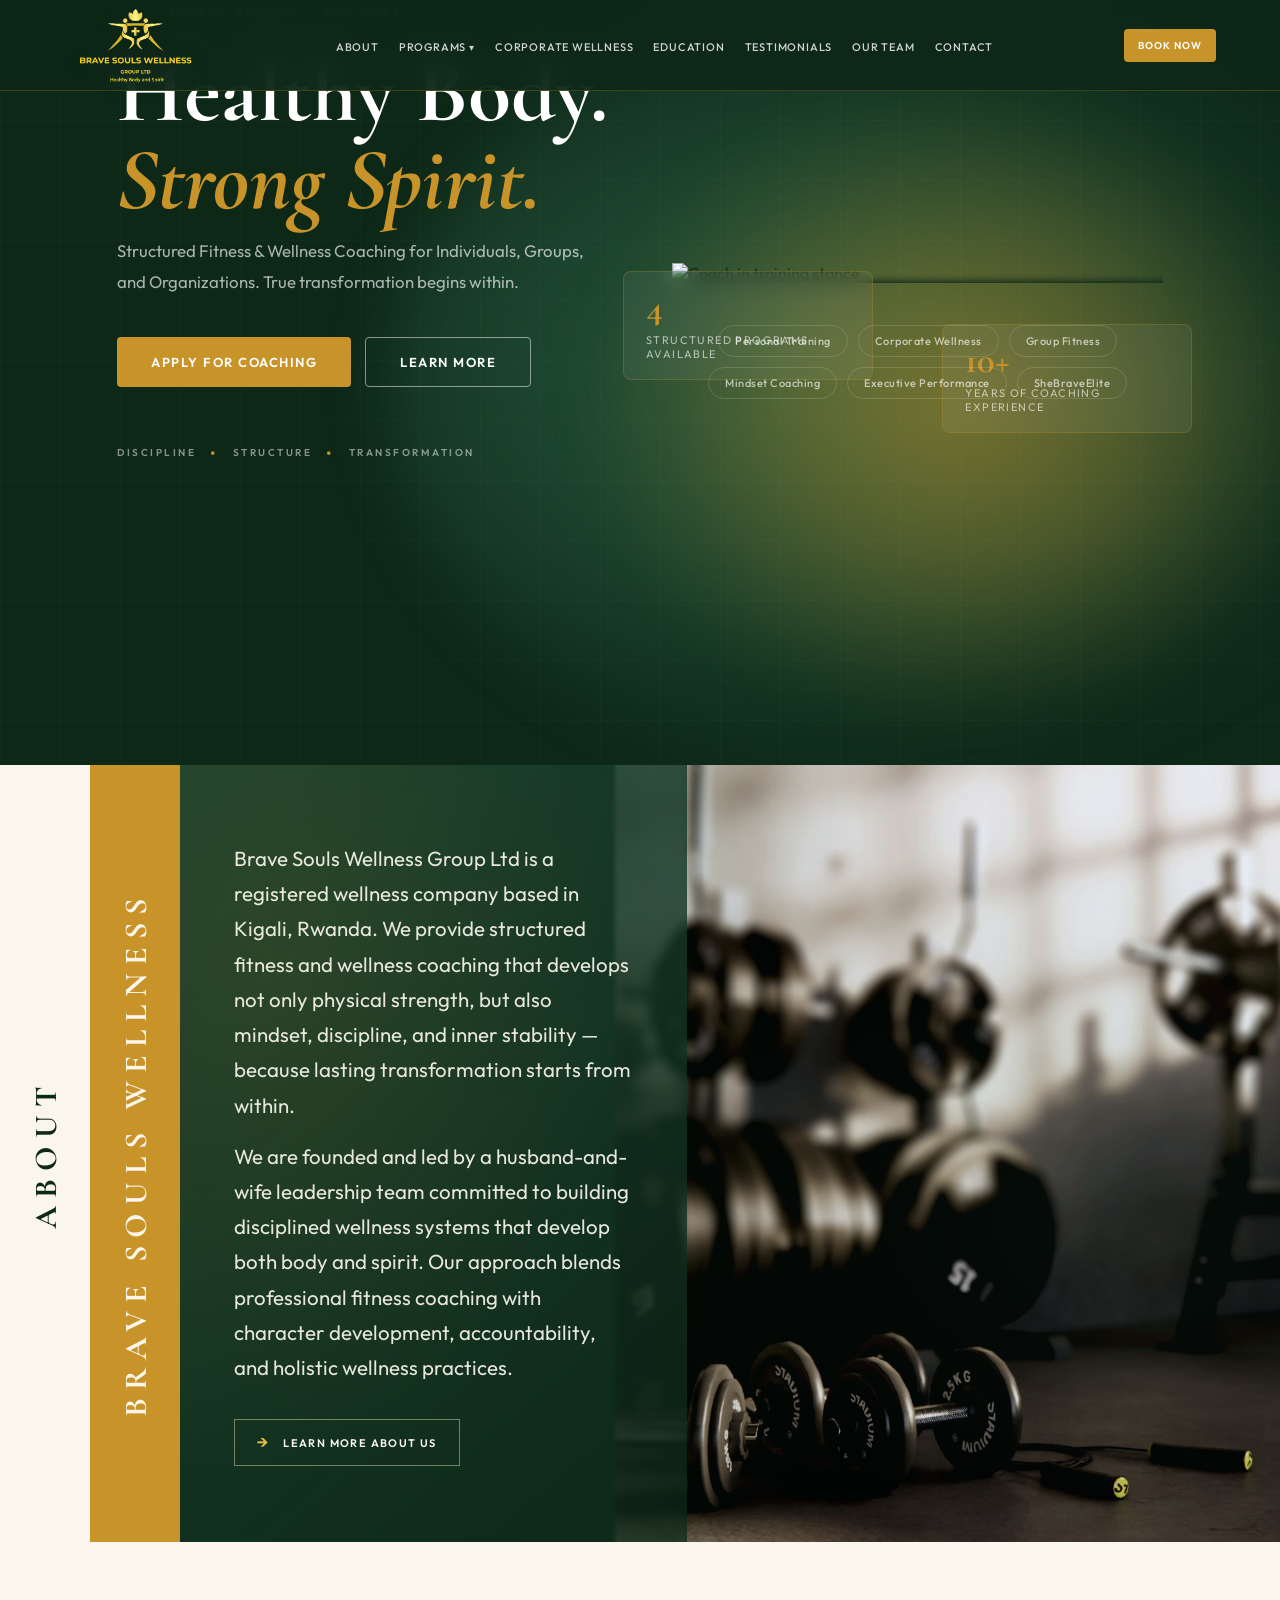
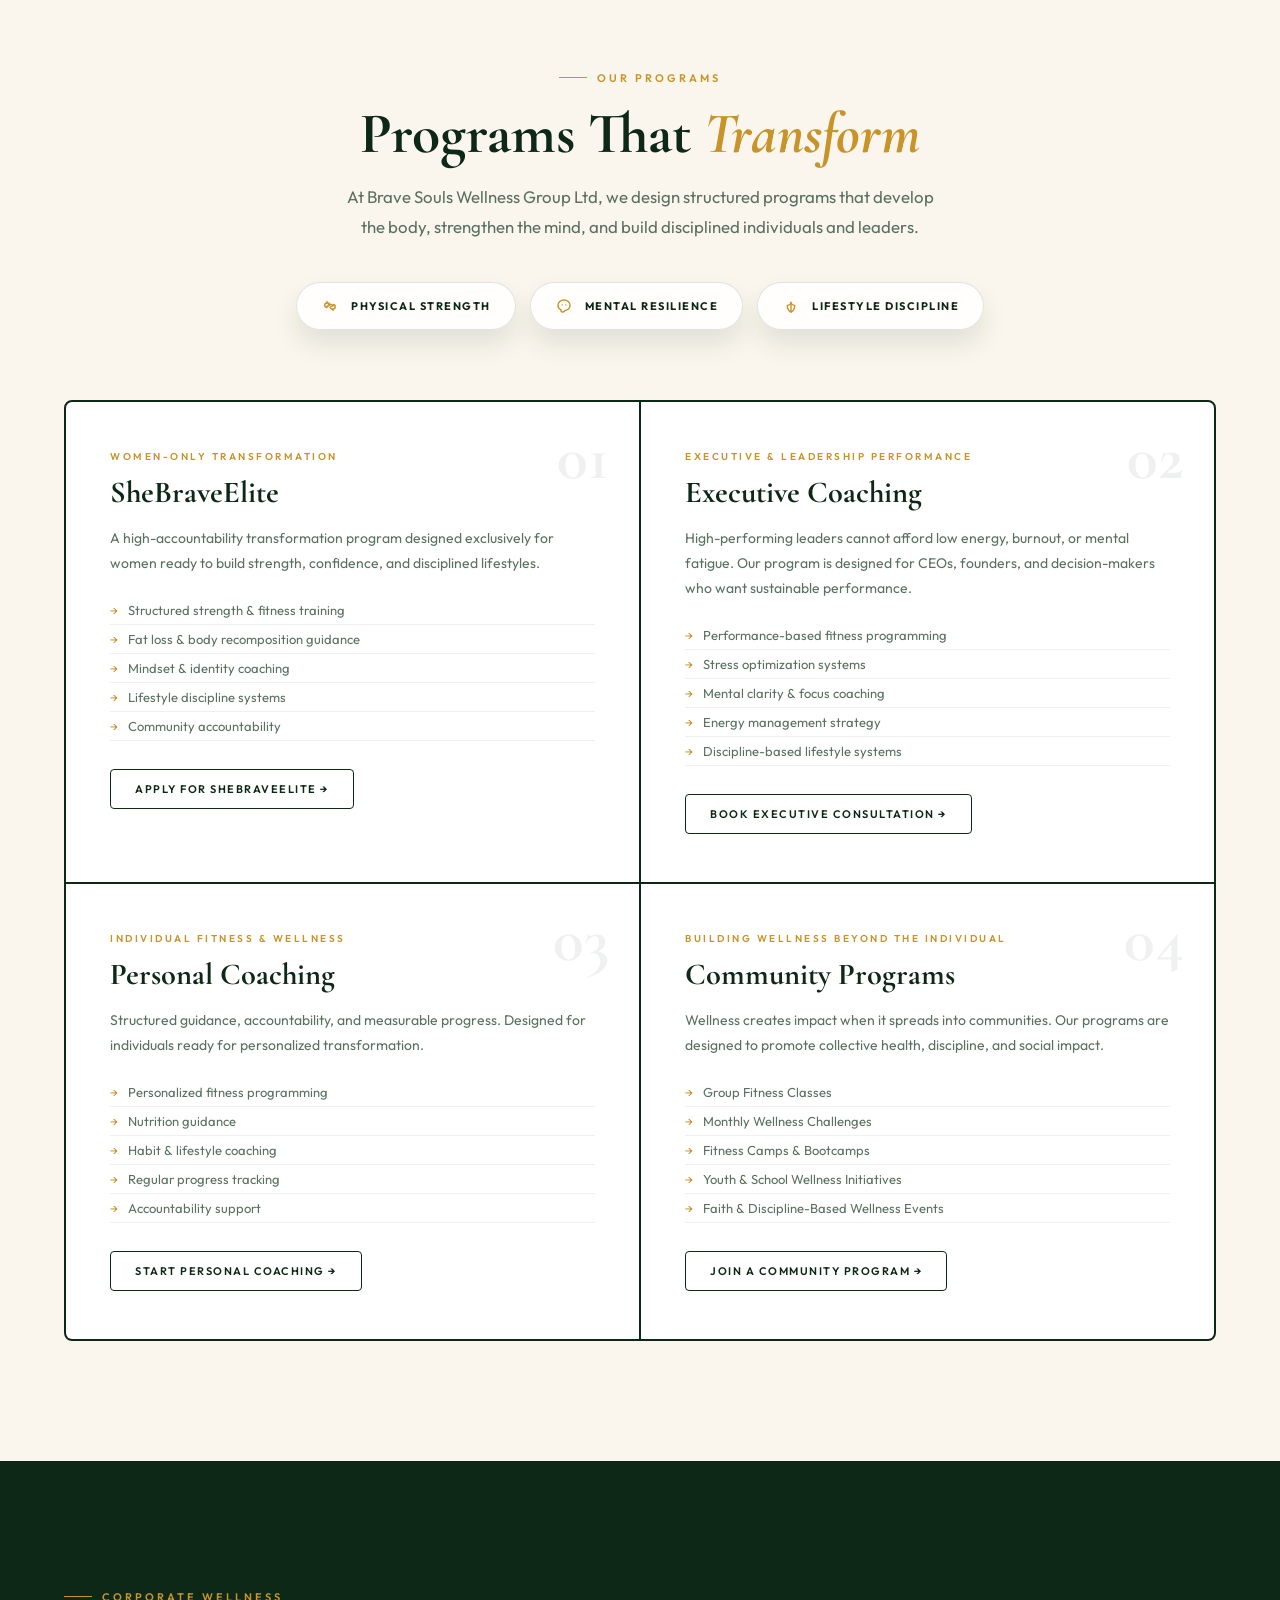
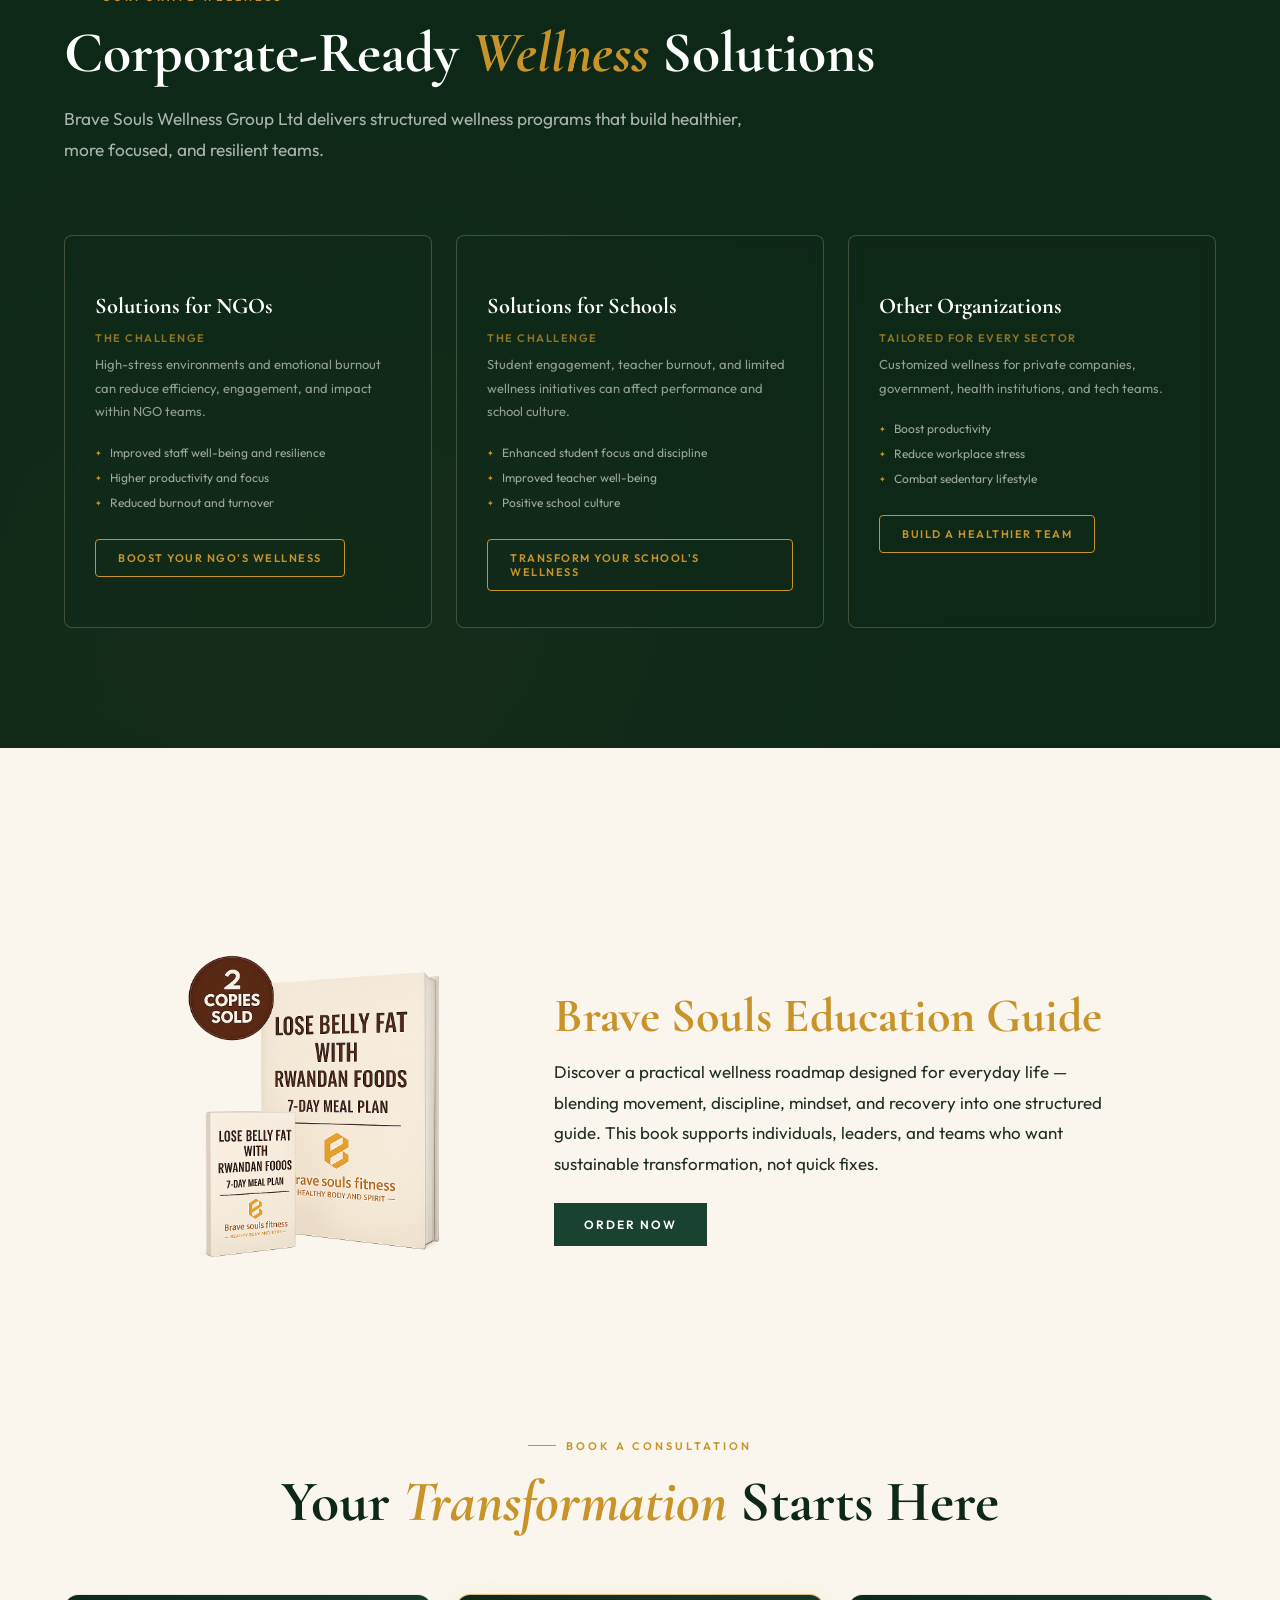
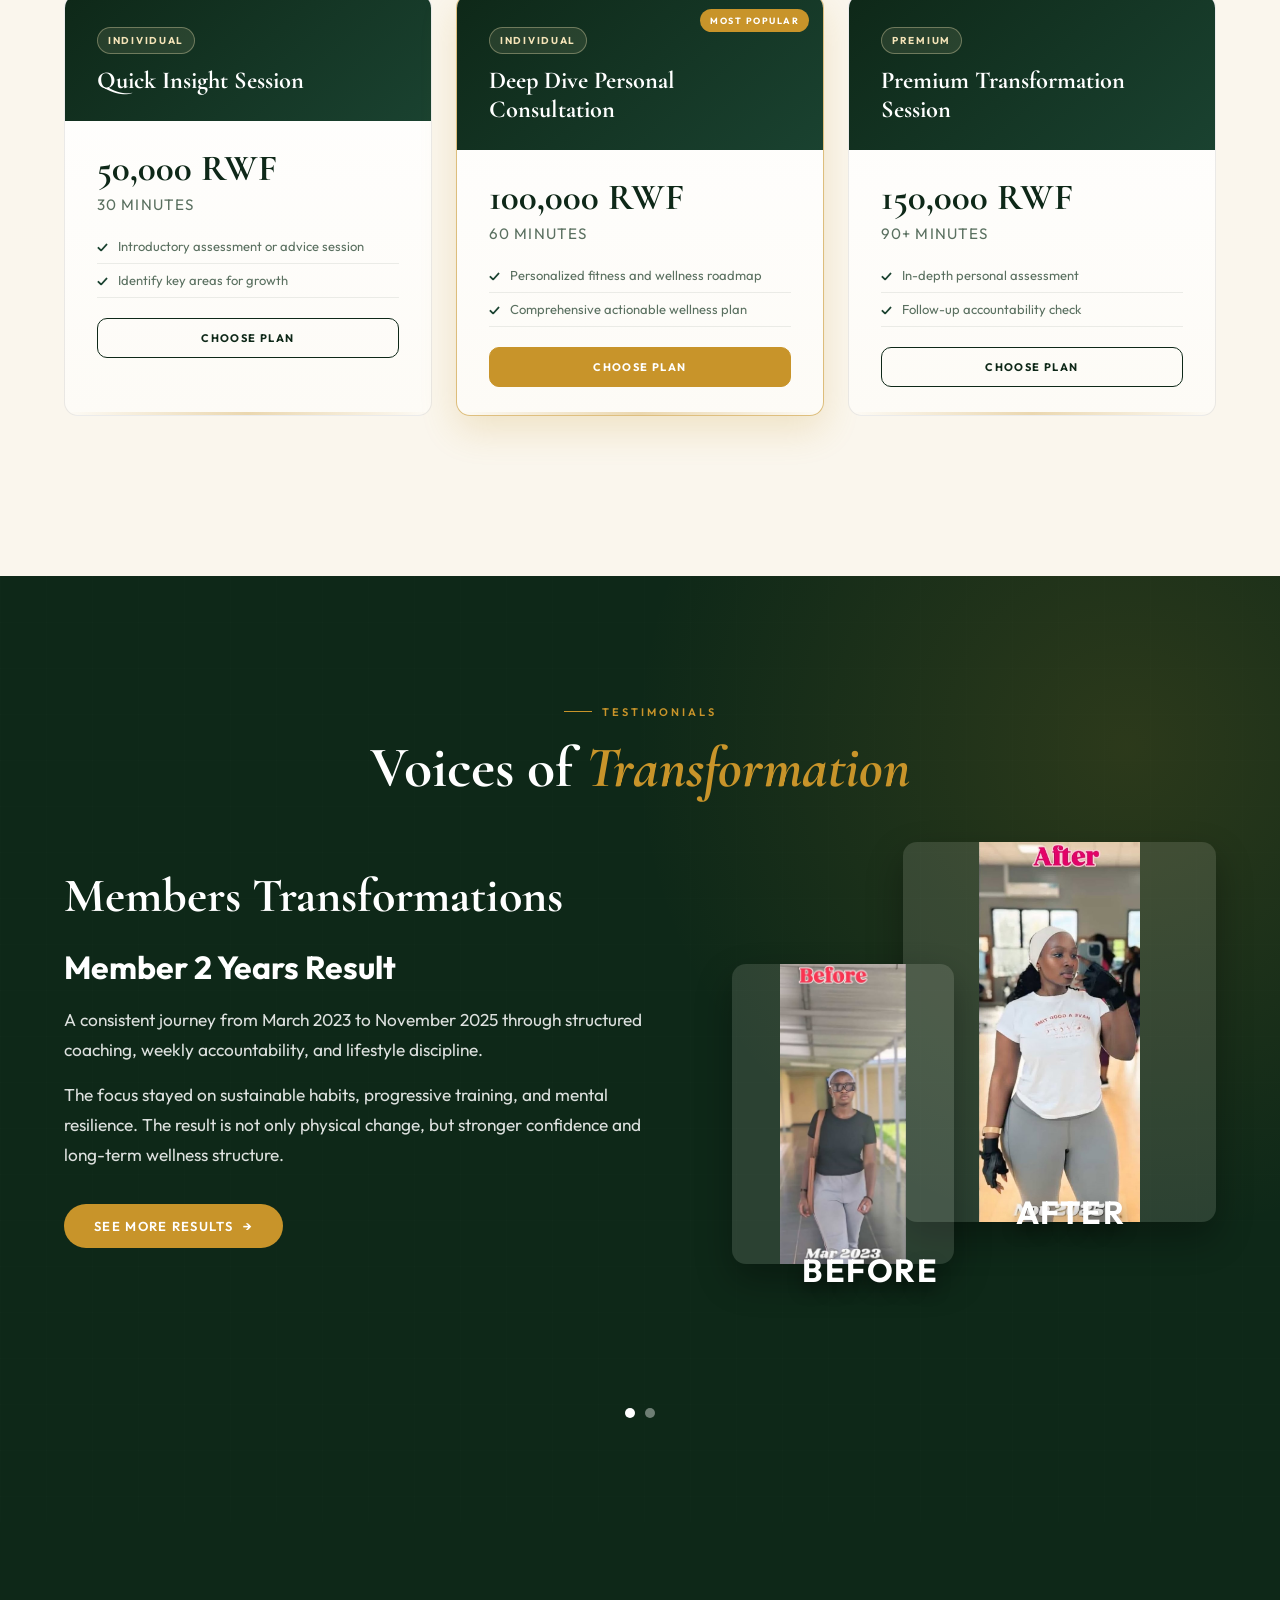
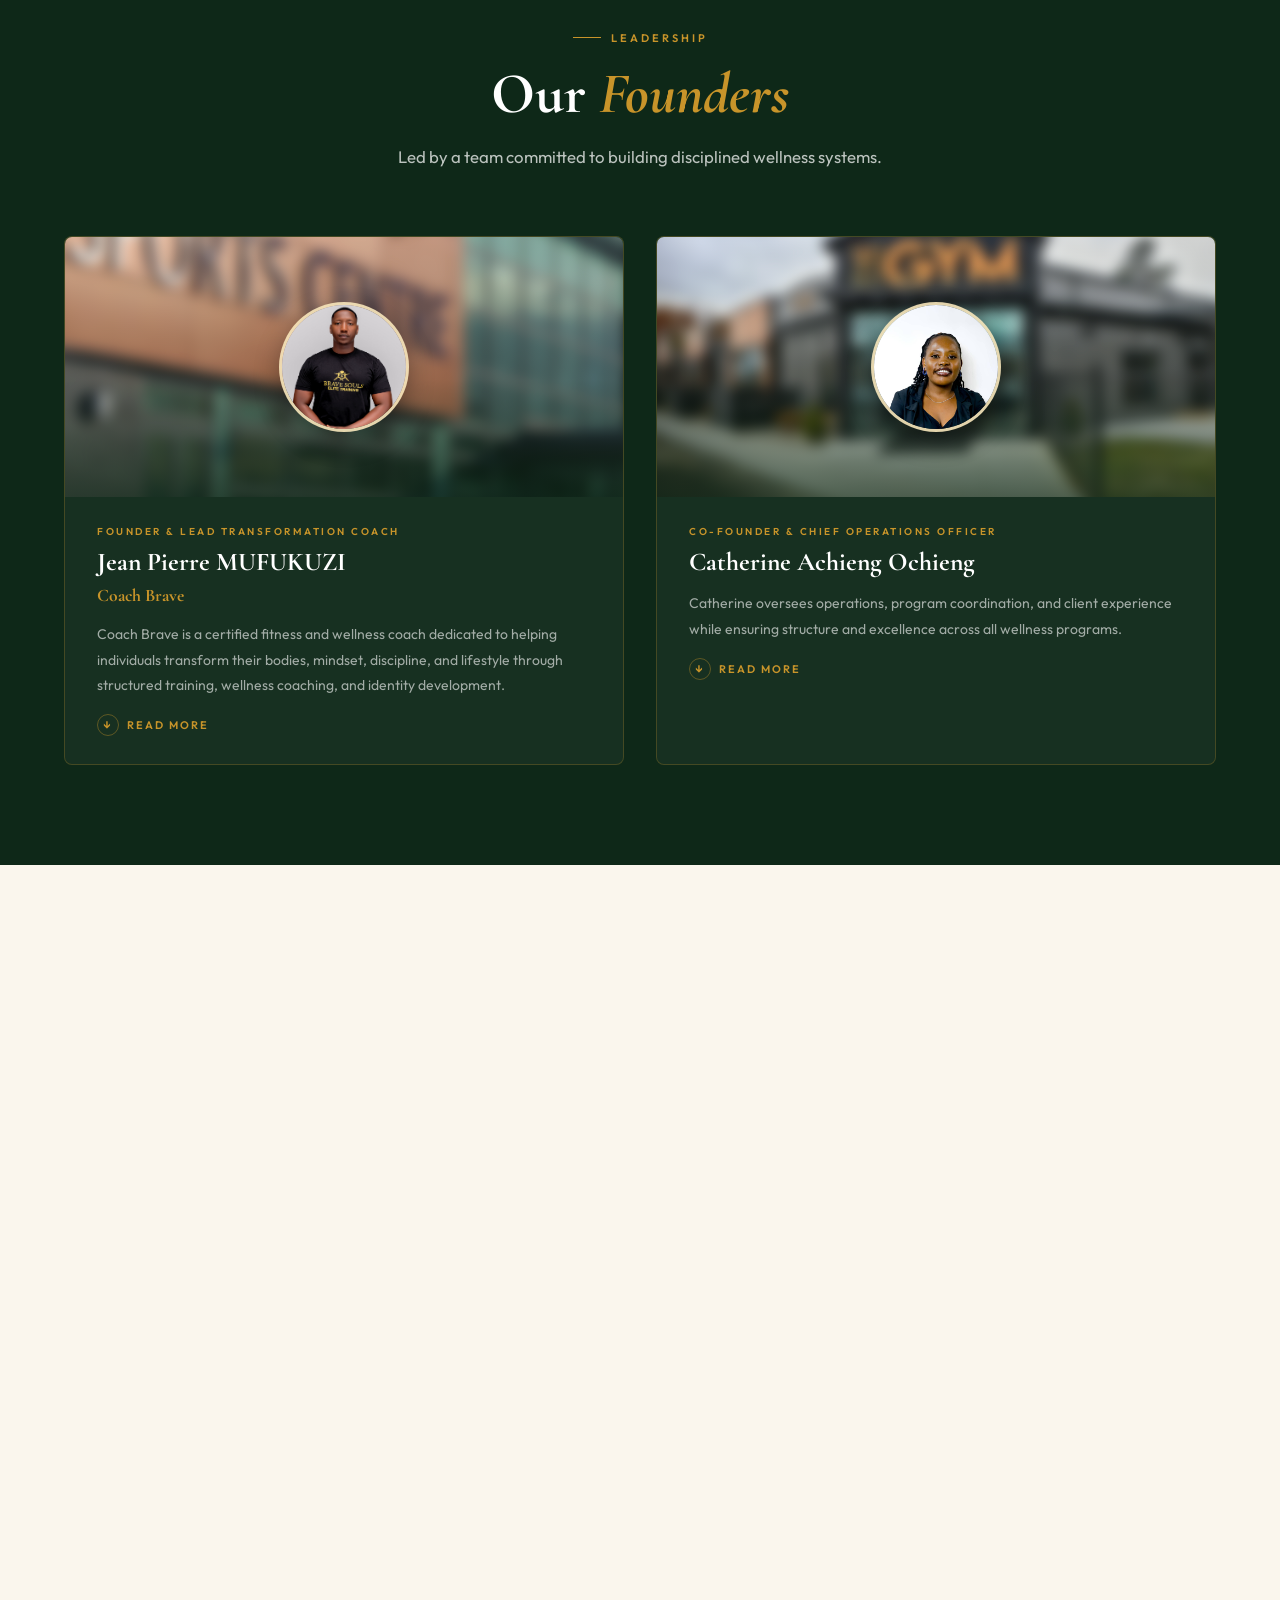
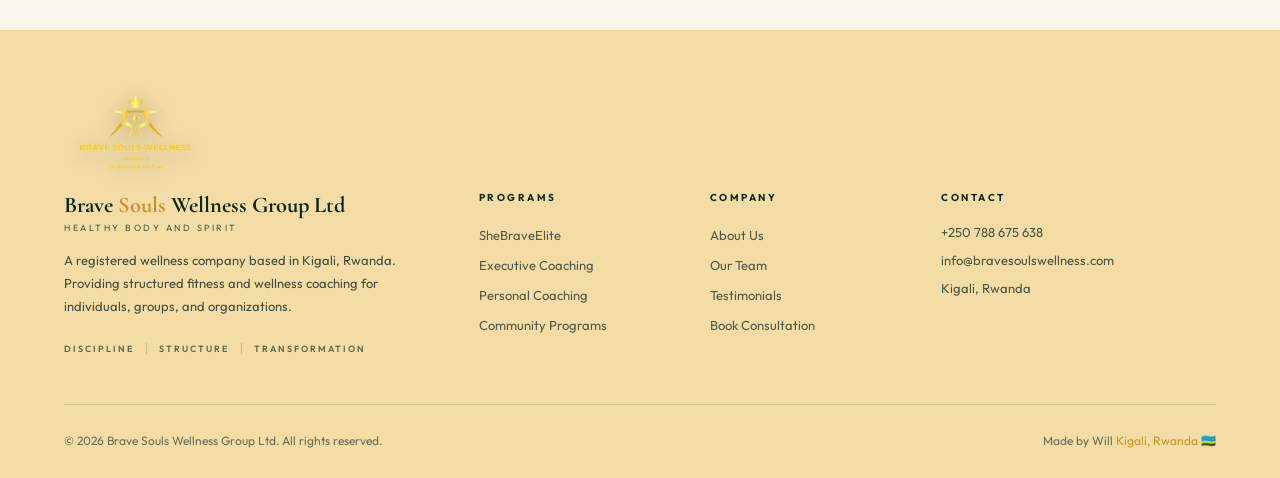
==== commit 402786e0: "my local changes" ====
--- a/index.html
+++ b/index.html
@@ -53,364 +53,108 @@
 }
 .btn-outline-white:hover { background: var(--white); color: var(--green-deep); transform: translateY(-2px); }
 
-/* ══════════════════════════
-   NAVBAR
-══════════════════════════ */
+/* ── NAVBAR ── */
 .navbar {
   position: fixed; top: 0; left: 0; right: 0; z-index: 1000;
-  padding: 0;
-  background: rgba(10, 28, 16, 0.96);
-  backdrop-filter: blur(20px) saturate(1.4);
-  -webkit-backdrop-filter: blur(20px) saturate(1.4);
-  border-bottom: 1px solid rgba(200,148,42,0.18);
-  transition: background 0.35s ease, box-shadow 0.35s ease;
-}
-.navbar.scrolled {
-  background: rgba(8, 22, 12, 0.99);
-  box-shadow: 0 4px 32px rgba(0,0,0,0.35);
-}
-
-/* Inner layout */
+  padding: 13px 0;
+  background: rgba(14,40,24,0.92);
+  backdrop-filter: blur(16px);
+  border-bottom: 1px solid var(--border);
+  transition: padding 0.3s, background 0.3s;
+}
+.navbar.scrolled { padding: 11px 0; background: rgba(10,30,18,0.97); }
 .navbar .container {
-  display: grid;
-  grid-template-columns: auto 1fr auto;
-  align-items: center;
-  height: 72px;
-  gap: 0;
-}
-
-/* ── Logo ── */
+  display: flex; align-items: center; justify-content: space-between;
+  min-height: 64px;
+  gap: 18px;
+}
 .logo {
   display: inline-flex;
   align-items: center;
   text-decoration: none;
+  height: 64px;
+  overflow: visible;
   flex-shrink: 0;
-  padding-right: 24px;
 }
 .logo-image {
-  height: 56px;
+  height: 110px;
   width: auto;
   object-fit: contain;
   display: block;
-  filter: drop-shadow(0 2px 8px rgba(0,0,0,0.3));
-  transition: opacity 0.25s;
-}
-.logo:hover .logo-image { opacity: 0.85; }
-
-/* ── Nav Links (desktop) ── */
+  margin-top: -43px;
+  margin-bottom: -43px;
+  filter: drop-shadow(0 4px 10px rgba(0, 0, 0, 0.28));
+}
 .nav-links {
-  display: flex;
-  align-items: center;
+  display: flex; align-items: center; gap: 2px;
+  list-style: none;
+  flex: 1;
   justify-content: center;
-  gap: 0;
-  list-style: none;
-  height: 100%;
-}
-.nav-links > li {
-  height: 100%;
-  display: flex;
-  align-items: center;
+  min-width: 0;
+}
+.nav-links a {
+  font-size: 11px; font-weight: 500; letter-spacing: 0.8px;
+  text-transform: uppercase; text-decoration: none;
+  color: rgba(255,255,255,0.8);
+  padding: 8px 9px; border-radius: 2px;
+  transition: color 0.25s, background 0.25s;
   position: relative;
-}
-.nav-links > li > a {
-  display: flex;
-  align-items: center;
-  height: 100%;
-  padding: 0 15px;
-  font-family: 'Outfit', sans-serif;
-  font-size: 11.5px;
-  font-weight: 600;
-  letter-spacing: 1.2px;
-  text-transform: uppercase;
-  text-decoration: none;
-  color: rgba(255,255,255,0.72);
   white-space: nowrap;
-  transition: color 0.25s ease;
-  position: relative;
-}
-/* Gold underline indicator */
-.nav-links > li > a::after {
-  content: '';
-  position: absolute;
-  bottom: 0; left: 50%; right: 50%;
-  height: 2px;
-  background: var(--gold);
-  border-radius: 1px 1px 0 0;
-  transition: left 0.3s ease, right 0.3s ease;
-}
-.nav-links > li > a:hover,
-.nav-links > li > a.active {
-  color: var(--white);
-}
-.nav-links > li > a:hover::after,
-.nav-links > li > a.active::after {
-  left: 12px; right: 12px;
-}
-.nav-links > li > a.active { color: var(--gold-light); }
-
-/* Dropdown arrow */
-.nav-links .dropdown > a .arrow {
-  display: inline-block;
+}
+.nav-links a:hover { color: var(--gold); }
+.nav-links .dropdown { position: relative; }
+.nav-links .dropdown > a::after { content: ' ▾'; font-size: 10px; }
+.dropdown-menu {
+  display: none; position: absolute; top: calc(100% + 8px); left: 0;
+  min-width: 220px;
+  background: var(--green-deep);
+  border: 1px solid var(--border);
+  border-radius: var(--radius);
+  padding: 8px 0;
+  box-shadow: 0 16px 48px rgba(0,0,0,0.4);
+}
+.dropdown:hover .dropdown-menu { display: block; }
+.dropdown-menu a {
+  display: block; padding: 10px 20px;
+  font-size: 12px; color: rgba(255,255,255,0.75);
+  text-transform: none; letter-spacing: 0.5px;
+}
+.dropdown-menu a:hover { color: var(--gold); background: rgba(200,148,42,0.1); }
+.nav-cta {
   margin-left: 4px;
-  font-size: 8px;
-  opacity: 0.6;
-  transition: transform 0.25s ease;
-  line-height: 1;
-}
-.nav-links .dropdown:hover > a .arrow { transform: rotate(180deg); }
-
-/* ── Dropdown menu ── */
-.dropdown-menu {
-  display: block;
-  visibility: hidden;
-  opacity: 0;
-  pointer-events: none;
-  position: absolute;
-  top: calc(100% + 4px);
-  left: 50%;
-  transform: translateX(-50%) translateY(-8px);
-  min-width: 230px;
-  background: #0b2316;
-  border: 1px solid rgba(200,148,42,0.22);
-  border-radius: 8px;
-  padding: 10px 0;
-  box-shadow: 0 20px 60px rgba(0,0,0,0.5), 0 0 0 1px rgba(200,148,42,0.06);
-  transition: opacity 0.25s ease, transform 0.25s ease, visibility 0.25s;
-}
-/* Arrow tip */
-.dropdown-menu::before {
-  content: '';
-  position: absolute;
-  top: -6px; left: 50%;
-  transform: translateX(-50%);
-  border: 6px solid transparent;
-  border-bottom-color: rgba(200,148,42,0.22);
-  border-top: none;
-}
-.dropdown:hover .dropdown-menu {
-  visibility: visible;
-  opacity: 1;
-  pointer-events: auto;
-  transform: translateX(-50%) translateY(0);
-}
-.dropdown-menu a {
-  display: flex;
-  align-items: center;
-  gap: 10px;
-  padding: 11px 20px;
-  font-size: 12.5px;
-  font-weight: 500;
-  color: rgba(255,255,255,0.7);
-  text-decoration: none;
-  text-transform: none;
-  letter-spacing: 0.3px;
-  transition: color 0.2s, background 0.2s, padding-left 0.2s;
-  border-left: 2px solid transparent;
-}
-.dropdown-menu a:hover {
-  color: var(--gold);
-  background: rgba(200,148,42,0.08);
-  padding-left: 24px;
-  border-left-color: var(--gold);
-}
-.dropdown-menu a .dm-icon {
-  font-size: 13px; width: 20px; text-align: center; flex-shrink: 0;
-}
-.dropdown-menu .dm-divider {
-  height: 1px;
-  background: rgba(255,255,255,0.06);
-  margin: 6px 16px;
-}
-
-/* ── CTA Button ── */
-.nav-cta {
-  padding: 11px 22px;
-  font-size: 11px;
-  letter-spacing: 1.5px;
+  padding: 10px 14px;
+  font-size: 10px;
+  letter-spacing: 1px;
   white-space: nowrap;
   flex-shrink: 0;
-  border-radius: 6px;
-  box-shadow: 0 4px 16px rgba(200,148,42,0.3);
-  transition: background 0.25s, transform 0.25s, box-shadow 0.25s;
-}
-.nav-cta:hover {
-  background: var(--gold-light) !important;
-  transform: translateY(-2px);
-  box-shadow: 0 8px 24px rgba(200,148,42,0.45);
-}
-
-/* ── Right side wrapper ── */
-.nav-right {
-  display: flex;
-  align-items: center;
-  gap: 12px;
-  padding-left: 24px;
-}
-
-/* Hamburger */
+}
 .hamburger {
   display: none; flex-direction: column; gap: 5px;
-  cursor: pointer; padding: 6px; z-index: 1001;
+  cursor: pointer; padding: 4px;
 }
 .hamburger span {
-  display: block; width: 26px; height: 2px;
-  background: var(--white); border-radius: 2px;
-  transition: all 0.35s cubic-bezier(0.16,1,0.3,1);
-  transform-origin: center;
-}
-.hamburger.active span:nth-child(1) { transform: translateY(7px) rotate(45deg); }
-.hamburger.active span:nth-child(2) { opacity: 0; transform: scaleX(0); }
-.hamburger.active span:nth-child(3) { transform: translateY(-7px) rotate(-45deg); }
-
-/* Mobile menu overlay */
-.mobile-overlay {
-  display: none; position: fixed; inset: 0;
-  background: rgba(5,18,10,0.6); backdrop-filter: blur(4px);
-  z-index: 998;
-  opacity: 0; transition: opacity 0.35s ease;
-}
-.mobile-overlay.open { display: block; opacity: 1; }
-
-/* Mobile drawer */
+  display: block; width: 24px; height: 2px;
+  background: var(--white); border-radius: 1px;
+  transition: var(--transition);
+}
 .mobile-menu {
-  position: fixed; top: 0; right: -100%; bottom: 0;
-  width: min(360px, 88vw);
-  background: linear-gradient(170deg, #0b2415 0%, #0e2818 60%, #0a1f12 100%);
-  border-left: 1px solid rgba(200,148,42,0.2);
-  z-index: 999; display: flex; flex-direction: column;
-  transition: right 0.4s cubic-bezier(0.16,1,0.3,1);
-  overflow-y: auto;
-  box-shadow: -20px 0 60px rgba(0,0,0,0.5);
-}
-.mobile-menu.open { right: 0; }
-
-/* Drawer header */
-.mm-header {
-  display: flex; align-items: center; justify-content: space-between;
-  padding: 24px 24px 20px;
-  border-bottom: 1px solid rgba(200,148,42,0.15);
-  background: rgba(200,148,42,0.04);
-}
-.mm-brand {
-  display: flex; flex-direction: column;
-}
-.mm-brand-name {
+  display: none; position: fixed; top: 0; left: 0; right: 0; bottom: 0;
+  background: var(--green-deep); z-index: 999;
+  flex-direction: column; align-items: center; justify-content: center; gap: 32px;
+  padding: 80px 24px 40px;
+}
+.mobile-menu.open { display: flex; }
+.mobile-menu a {
   font-family: 'Cormorant Garamond', serif;
-  font-size: 1.05rem; font-weight: 700; color: var(--white);
-  letter-spacing: 0.5px;
-}
-.mm-brand-name span { color: var(--gold); }
-.mm-brand-sub {
-  font-size: 8px; letter-spacing: 3px; text-transform: uppercase;
-  color: rgba(255,255,255,0.35); margin-top: 3px;
-}
-.mm-close {
-  width: 36px; height: 36px; border-radius: 50%;
-  background: rgba(255,255,255,0.07); border: 1px solid rgba(255,255,255,0.12);
-  cursor: pointer; display: flex; align-items: center; justify-content: center;
-  color: var(--white); font-size: 1rem;
-  transition: background 0.25s, border-color 0.25s;
-  flex-shrink: 0;
-}
-.mm-close:hover { background: rgba(200,148,42,0.2); border-color: var(--gold); color: var(--gold); }
-
-/* Drawer nav body */
-.mm-body { flex: 1; padding: 12px 0; }
-.mm-section-label {
-  font-size: 8px; font-weight: 700; letter-spacing: 3px; text-transform: uppercase;
-  color: rgba(200,148,42,0.6); padding: 16px 24px 8px;
-}
-.mm-divider {
-  height: 1px; background: rgba(255,255,255,0.06); margin: 8px 24px;
-}
-.mobile-menu a {
-  display: flex; align-items: center; gap: 14px;
-  padding: 14px 24px;
-  font-family: 'Outfit', sans-serif;
-  font-size: 0.95rem; font-weight: 500;
-  color: rgba(255,255,255,0.8); text-decoration: none;
-  transition: all 0.25s ease;
-  border-left: 2px solid transparent;
-  position: relative;
-}
-.mobile-menu a:hover {
-  color: var(--gold);
-  background: rgba(200,148,42,0.07);
-  border-left-color: var(--gold);
-  padding-left: 28px;
-}
-.mm-icon {
-  width: 34px; height: 34px; border-radius: 8px;
-  background: rgba(255,255,255,0.05); border: 1px solid rgba(255,255,255,0.08);
-  display: flex; align-items: center; justify-content: center;
-  font-size: 0.9rem; flex-shrink: 0;
-  transition: background 0.25s, border-color 0.25s;
-}
-.mobile-menu a:hover .mm-icon {
-  background: rgba(200,148,42,0.15); border-color: rgba(200,148,42,0.4);
-}
-.mm-sub { font-size: 10px; color: rgba(255,255,255,0.35); display: block; margin-top: 1px; }
-.mm-text { display: flex; flex-direction: column; }
-
-/* Programs sub-links */
-.mm-sub-links {
-  background: rgba(0,0,0,0.15);
-  border-left: 2px solid rgba(200,148,42,0.2);
-  margin-left: 24px;
-}
-.mm-sub-links a {
-  padding: 10px 16px 10px 24px;
-  font-size: 0.85rem;
-  color: rgba(255,255,255,0.55);
-  border-left: none;
-}
-.mm-sub-links a:hover {
-  color: var(--gold); background: rgba(200,148,42,0.06);
-  padding-left: 30px; border-left: none;
-}
-
-/* CTA at bottom */
-.mm-footer {
-  padding: 20px 24px 32px;
-  border-top: 1px solid rgba(200,148,42,0.12);
-  background: rgba(200,148,42,0.03);
-}
-.mm-cta {
-  display: flex; align-items: center; justify-content: center; gap: 10px;
-  width: 100%; padding: 15px;
-  background: var(--gold);
-  color: var(--white) !important;
-  font-size: 11px !important; font-weight: 700 !important;
-  letter-spacing: 2px; text-transform: uppercase;
-  border-radius: 6px; text-decoration: none !important;
-  transition: background 0.25s, transform 0.25s !important;
-  border-left: none !important;
-  box-shadow: 0 6px 20px rgba(200,148,42,0.35);
-}
-.mm-cta:hover {
-  background: var(--gold-light) !important;
-  transform: translateY(-2px) !important;
-  padding-left: 15px !important;
-  border-left: none !important;
-}
-.mm-social {
-  display: flex; gap: 10px; margin-top: 14px; justify-content: center;
-}
-.mm-social-btn {
-  flex: 1; padding: 10px 8px;
-  background: rgba(255,255,255,0.05); border: 1px solid rgba(255,255,255,0.08);
-  border-radius: 6px; text-decoration: none;
-  color: rgba(255,255,255,0.5) !important;
-  font-size: 10px !important; font-weight: 600 !important;
-  letter-spacing: 1px; text-transform: uppercase;
-  text-align: center; transition: all 0.25s !important;
-  border-left: none !important;
-}
-.mm-social-btn:hover {
-  background: rgba(200,148,42,0.12) !important;
-  border-color: rgba(200,148,42,0.3) !important;
-  color: var(--gold) !important;
-  padding-left: 8px !important; border-left: none !important;
+  font-size: 2rem; font-weight: 600;
+  color: var(--white); text-decoration: none;
+  transition: color 0.25s;
+}
+.mobile-menu a:hover { color: var(--gold); }
+.mobile-close {
+  position: absolute; top: 24px; right: 24px;
+  background: none; border: none; cursor: pointer;
+  font-size: 1.6rem; color: var(--white);
 }
 
 /* ── HERO ── */
@@ -422,9 +166,55 @@
 }
 .hero-bg {
   position: absolute; inset: 0;
-  background:
-    radial-gradient(ellipse 60% 80% at 70% 50%, rgba(45,102,72,0.35) 0%, transparent 70%),
-    radial-gradient(ellipse 42% 62% at 22% 54%, rgba(200,148,42,0.12) 0%, transparent 62%);
+  background: var(--green-deep);
+  overflow: hidden;
+}
+.hero-bg::before,
+.hero-bg::after {
+  content: "";
+  position: absolute;
+  pointer-events: none;
+  border-radius: 50%;
+  will-change: transform, opacity;
+  animation: heroWaveDrift 12s ease-in-out infinite;
+  animation-play-state: running;
+  filter: blur(28px);
+}
+.hero-bg::before {
+  width: 82%;
+  height: 105%;
+  right: -12%;
+  top: -2%;
+  background: radial-gradient(
+    ellipse at 42% 48%,
+    rgba(45,102,72,0.78) 0%,
+    rgba(45,102,72,0.42) 38%,
+    rgba(45,102,72,0.14) 58%,
+    transparent 72%
+  );
+}
+.hero-bg::after {
+  width: 58%;
+  height: 82%;
+  right: -4%;
+  top: 12%;
+  left: auto;
+  background: radial-gradient(
+    ellipse at 50% 50%,
+    rgba(200,148,42,0.52) 0%,
+    rgba(200,148,42,0.28) 36%,
+    rgba(200,148,42,0.1) 56%,
+    transparent 72%
+  );
+  animation-duration: 15s;
+  animation-direction: alternate;
+  animation-delay: -4s;
+}
+@keyframes heroWaveDrift {
+  0%, 100% { transform: translate3d(0, 0, 0) scale(1); opacity: 1; }
+  25% { transform: translate3d(-6%, 4%, 0) scale(1.1); opacity: 1; }
+  50% { transform: translate3d(5%, -5%, 0) scale(0.92); opacity: 0.92; }
+  75% { transform: translate3d(-4%, -4%, 0) scale(1.06); opacity: 1; }
 }
 .hero-grid {
   position: absolute; inset: 0; opacity: 0.04;
@@ -542,8 +332,11 @@
 .hero-card-floating {
   position: absolute;
   z-index: 3;
-  animation: statsPulse 5.8s ease-in-out infinite;
-}
+  opacity: 1;
+  animation: statsFloat 5.8s ease-in-out infinite;
+  animation-play-state: running;
+}
+.hero-card-floating.animate { opacity: 1; transform: none; }
 .hero-card-floating.card-1 { top: calc(8% + 60px); right: -6%; }
 .hero-card-floating.card-2 { top: 44%; left: -10%; animation-delay: 1.7s; }
 .hero-card-num {
@@ -567,10 +360,9 @@
   border: 1px solid rgba(255,255,255,0.15); border-radius: 50px;
 }
 
-@keyframes statsPulse {
-  0%, 14% { opacity: 0; transform: translateY(10px) scale(0.98); }
-  24%, 56% { opacity: 1; transform: translateY(0) scale(1); }
-  76%, 100% { opacity: 0; transform: translateY(-6px) scale(0.985); }
+@keyframes statsFloat {
+  0%, 100% { opacity: 1; transform: translate3d(0, 0, 0) scale(1); }
+  50% { opacity: 1; transform: translate3d(0, -10px, 0) scale(1.015); }
 }
 
 @keyframes fadeUp {
@@ -646,6 +438,12 @@
   inset: 0;
   background: radial-gradient(ellipse at 18% 25%, rgba(200,148,42,0.12) 0%, transparent 64%);
   pointer-events: none;
+  animation: ambientGlow 18s ease-in-out infinite alternate;
+  animation-play-state: running;
+}
+@keyframes ambientGlow {
+  0% { opacity: 0.55; transform: scale(1); }
+  100% { opacity: 1; transform: scale(1.06); }
 }
 .about-copy-inner {
   position: relative;
@@ -759,14 +557,13 @@
   border-radius: 999px;
   transform-style: preserve-3d;
   animation: shuffleOrbit 6.6s ease-in-out infinite;
+  animation-play-state: running;
   transition: transform 0.35s ease, box-shadow 0.35s ease, border-color 0.35s ease;
 }
 .pillar-item:nth-child(1) { animation-delay: 0s; }
 .pillar-item:nth-child(2) { animation-delay: 0.35s; }
 .pillar-item:nth-child(3) { animation-delay: 0.7s; }
-.pillars-strip:hover .pillar-item { animation-play-state: paused; }
 .pillar-item:hover {
-  transform: translateY(-5px) scale(1.04);
   box-shadow: 0 18px 30px rgba(14,40,24,0.18);
   border-color: rgba(200,148,42,0.5);
 }
@@ -970,6 +767,87 @@
   margin-bottom: 14px;
 }
 .founder-bio { font-size: 14px; line-height: 1.8; color: rgba(255,255,255,0.6); }
+.founder-read-more {
+  display: inline-flex;
+  align-items: center;
+  gap: 8px;
+  margin-top: 16px;
+  padding: 0;
+  background: none;
+  border: none;
+  cursor: pointer;
+  font-family: 'Outfit', sans-serif;
+  font-size: 11px;
+  font-weight: 600;
+  letter-spacing: 2px;
+  text-transform: uppercase;
+  color: var(--gold);
+  transition: color 0.25s ease, gap 0.25s ease;
+}
+.founder-read-more:hover { color: var(--gold-light); gap: 12px; }
+.founder-read-more-arrow {
+  display: inline-flex;
+  align-items: center;
+  justify-content: center;
+  width: 22px;
+  height: 22px;
+  border-radius: 50%;
+  border: 1px solid rgba(200,148,42,0.4);
+  font-size: 12px;
+  line-height: 1;
+  transition: transform 0.4s cubic-bezier(0.25,0.46,0.45,0.94), background 0.25s ease;
+}
+.founder-read-more:hover .founder-read-more-arrow { background: rgba(200,148,42,0.12); }
+.founder-card.expanded .founder-read-more-arrow { transform: rotate(180deg); }
+.founder-expanded {
+  display: grid;
+  grid-template-rows: 0fr;
+  transition: grid-template-rows 0.5s cubic-bezier(0.25,0.46,0.45,0.94);
+}
+.founder-expanded-inner { overflow: hidden; min-height: 0; }
+.founder-card.expanded .founder-expanded { grid-template-rows: 1fr; }
+.founder-expanded-content { padding-top: 20px; }
+.founder-credentials {
+  list-style: none;
+  display: flex;
+  flex-direction: column;
+  gap: 10px;
+  margin-bottom: 22px;
+}
+.founder-credentials li {
+  display: flex;
+  align-items: flex-start;
+  gap: 10px;
+  font-size: 13px;
+  line-height: 1.6;
+  color: rgba(255,255,255,0.72);
+}
+.founder-credentials li::before {
+  content: "•";
+  color: var(--gold);
+  font-weight: 700;
+  flex-shrink: 0;
+  margin-top: 1px;
+}
+.founder-bio-extended {
+  font-size: 14px;
+  line-height: 1.85;
+  color: rgba(255,255,255,0.65);
+  margin-bottom: 20px;
+}
+.founder-quote {
+  margin: 0 0 20px;
+  padding: 18px 20px;
+  border-left: 3px solid var(--gold);
+  background: rgba(200,148,42,0.1);
+  font-family: 'Cormorant Garamond', serif;
+  font-size: 1.15rem;
+  font-style: italic;
+  font-weight: 600;
+  color: var(--gold-pale);
+  line-height: 1.65;
+}
+.founder-highlights + .founder-quote { margin-top: 22px; margin-bottom: 0; }
 .founder-highlights {
   margin-top: 18px;
   display: flex;
@@ -1008,6 +886,7 @@
   border: none;
   box-shadow: none;
   animation: bookFloat 6.2s ease-in-out infinite;
+  animation-play-state: running;
 }
 .book-card img {
   width: 100%;
@@ -1179,6 +1058,12 @@
   background-size: 46px 46px;
   opacity: 0.25;
   pointer-events: none;
+  animation: gridDrift 36s linear infinite;
+  animation-play-state: running;
+}
+@keyframes gridDrift {
+  0% { background-position: 0 0, 0 0; }
+  100% { background-position: 46px 46px, 46px 46px; }
 }
 .testi-header { text-align: center; margin-bottom: 42px; position: relative; z-index: 2; }
 .testi-slider {
@@ -1324,9 +1209,10 @@
   width: 42px; height: 42px; border-radius: 4px;
   background: rgba(14,40,24,0.08);
   display: flex; align-items: center; justify-content: center;
-  font-size: 1.1rem; flex-shrink: 0;
-  color: var(--gold);
-}
+  font-size: 1.1rem; flex-shrink: 0; overflow: hidden;
+}
+.page-icon { display: block; object-fit: contain; flex-shrink: 0; }
+.contact-icon .page-icon { width: 24px; height: 24px; }
 .contact-label {
   font-size: 10px; font-weight: 600; letter-spacing: 1.5px;
   text-transform: uppercase; color: var(--text-muted);
@@ -1458,39 +1344,10 @@
   color: var(--text-muted);
 }
 
-/* ══════════════════════════
-   RESPONSIVE — 1100px
-══════════════════════════ */
-@media (max-width: 1100px) {
-  .nav-links > li > a { padding: 0 10px; font-size: 10.5px; letter-spacing: 0.8px; }
-  .nav-cta { padding: 10px 18px; font-size: 10px; }
-  .logo-image { height: 48px; }
-}
-
-/* ══════════════════════════
-   RESPONSIVE — 960px (switch to mobile nav)
-══════════════════════════ */
-@media (max-width: 960px) {
-  /* Hide desktop links, show hamburger */
-  .nav-links { display: none !important; }
-  .nav-cta { display: none !important; }
-  .hamburger { display: flex !important; }
-
-  /* Simplify navbar grid to logo + hamburger */
-  .navbar .container {
-    display: flex;
-    align-items: center;
-    justify-content: space-between;
-    height: 64px;
-  }
-  .nav-right { padding-left: 0; }
-  .logo { padding-right: 0; }
-  .logo-image { height: 48px; }
-
-  /* Content */
+@media (max-width: 1024px) {
   .hero { min-height: auto; }
-  .hero-content { grid-template-columns: 1fr; gap: 34px; padding: 96px 0 52px; align-items: center; margin-top: 0; }
-  .hero-left { max-width: 680px; margin-top: 0; }
+  .hero-content { grid-template-columns: 1fr; gap: 34px; padding: 96px 0 52px; align-items: center; }
+  .hero-left { max-width: 680px; }
   .hero-right { align-items: center; }
   .hero-coach-wrap { width: min(480px, 100%); }
   .hero-tags { justify-content: center; }
@@ -1498,28 +1355,39 @@
   .hero-card-floating.card-2 { left: 2%; top: 54%; }
 
   .about-shell {
-    grid-template-columns: 90px 1fr;
-    grid-template-rows: auto 350px;
+    grid-template-columns: 130px 1fr;
+    grid-template-rows: auto 400px;
     min-height: auto;
   }
-  .about-rail { grid-row: 1 / span 2; }
-  .about-rail-text { font-size: 1.2rem; letter-spacing: 5px; }
-  .about-copy { grid-column: 2; grid-row: 1; margin-right: 0; padding: 40px 28px; }
-  .about-copy-inner p { font-size: 0.95rem; }
-  .about-visual { grid-column: 2; grid-row: 2; }
+  .about-rail {
+    grid-row: 1 / span 2;
+  }
+  .about-copy {
+    grid-column: 2;
+    grid-row: 1;
+    margin-right: 0;
+  }
+  .about-visual {
+    grid-column: 2;
+    grid-row: 2;
+  }
   .programs-grid, .corp-grid, .contact-grid, .booking-grid, .founders-grid { grid-template-columns: 1fr; }
   .testi-layout { grid-template-columns: 1fr; }
   .testi-media-stack { margin-top: 10px; min-height: 480px; }
   .footer-top { grid-template-columns: 1fr 1fr; }
 }
 
-/* ══════════════════════════
-   RESPONSIVE — 768px
-══════════════════════════ */
 @media (max-width: 768px) {
-  .navbar .container { height: 58px; }
-  .logo-image { height: 42px; }
-
+  .nav-links, .nav-cta { display: none; }
+  .hamburger { display: flex; }
+  .navbar { padding: 12px 0; }
+  .navbar .container { min-height: 56px; }
+  .logo { height: 56px; }
+  .logo-image {
+    height: 76px;
+    margin-top: -10px;
+    margin-bottom: -10px;
+  }
   .hero-content { grid-template-columns: 1fr; padding: 86px 0 44px; gap: 28px; }
   .hero-left {
     max-width: 100%;
@@ -1570,33 +1438,26 @@
   .about-shell {
     grid-template-columns: 1fr;
     grid-template-rows: auto auto auto;
-    min-height: auto;
   }
   .about-rail {
     grid-template-columns: 1fr 1fr;
-    min-height: 72px;
-    order: -1;
-  }
-  .about-rail-col { padding: 16px 12px; }
+    min-height: 88px;
+  }
   .about-rail-text {
     writing-mode: horizontal-tb;
     transform: none;
     letter-spacing: 4px;
-    font-size: 0.85rem;
+    font-size: 1.1rem;
   }
   .about-copy {
-    padding: 36px 24px;
+    padding: 34px 24px;
     margin-right: 0;
   }
-  .about-copy-inner {
-    max-width: 100%;
-  }
   .about-copy-inner p {
-    font-size: 0.95rem;
-    line-height: 1.8;
+    font-size: 1rem;
   }
   .about-visual {
-    min-height: 280px;
+    min-height: 330px;
   }
   .book-feature {
     grid-template-columns: 1fr;
@@ -1632,28 +1493,13 @@
   .form-row { grid-template-columns: 1fr; }
 }
 
-/* ══════════════════════════
-   RESPONSIVE — 560px
-══════════════════════════ */
 @media (max-width: 560px) {
-  .navbar .container { height: 52px; }
-  .logo-image { height: 36px; }
-
-  .hero-card-floating { display: none; }
+  .hero-card-floating { display: none; } /* responsive hide on small screens */
   .hero-tags { margin-top: 22px; }
   .hero-headline { font-size: 2.8rem; }
   .hero-btns { flex-direction: column; }
   .hero-btns .btn { justify-content: center; }
-  .hero-content { padding: 72px 0 36px; }
-
-  /* About section — smallest screens */
-  .about-rail { min-height: 60px; }
-  .about-rail-col { padding: 12px 8px; }
-  .about-rail-text { font-size: 0.7rem; letter-spacing: 3px; }
-  .about-copy { padding: 28px 18px; }
-  .about-copy-inner p { font-size: 0.9rem; }
-  .about-visual { min-height: 220px; }
-  .about-copy-cta { font-size: 10px; padding: 12px 16px; }
+  .hero-content { padding: 82px 0 36px; }
 }
 </style>
 </head>
@@ -1662,129 +1508,45 @@
 <!-- ═══════ NAVBAR ═══════ -->
 <nav class="navbar" id="navbar">
   <div class="container">
-
-    <!-- Logo -->
     <a href="#" class="logo">
       <img src="images/logo.png" alt="Brave Souls Wellness logo" class="logo-image">
     </a>
 
-    <!-- Desktop Nav Links -->
-    <ul class="nav-links" id="navLinks">
-      <li><a href="#about" data-section="about">About</a></li>
-
+    <ul class="nav-links">
+      <li><a href="#about">About</a></li>
       <li class="dropdown">
-        <a href="#programs" data-section="programs">Programs <span class="arrow">▾</span></a>
+        <a href="#programs">Programs</a>
         <div class="dropdown-menu">
-          <a href="sheisbraveelite.html"><span class="dm-icon">💜</span> SheBraveElite</a>
-          <a href="executivecoaching.html"><span class="dm-icon">🏆</span> Executive Coaching</a>
-          <a href="personaltraining.html"><span class="dm-icon">💪</span> Personal Coaching</a>
-          <div class="dm-divider"></div>
-          <a href="communitytraining.html"><span class="dm-icon">🤝</span> Community Programs</a>
+          <a href="sheisbraveelite.html">SheBraveElite</a>
+          <a href="executivecoaching.html">Executive Coaching</a>
+          <a href="personaltraining.html">Personal Coaching</a>
+          <a href="communitytraining.html">Community Programs</a>
         </div>
       </li>
-
-      <li><a href="#corporate" data-section="corporate">Corporate</a></li>
-      <li><a href="#testimonials" data-section="testimonials">Testimonials</a></li>
-      <li><a href="#team" data-section="team">Our Team</a></li>
+      <li><a href="#corporate">Corporate Wellness</a></li>
+      <li><a href="#booking">Education</a></li>
+      <li><a href="#testimonials">Testimonials</a></li>
+      <li><a href="#team">Our Team</a></li>
       <li><a href="contact.html">Contact</a></li>
-      <li>
-        <a href="admin-login.html" style="color:rgba(200,148,42,0.85); font-size:10px;">
-          🔐 Admin
-        </a>
-      </li>
     </ul>
 
-    <!-- Right side: CTA + Hamburger -->
-    <div class="nav-right">
-      <a href="contact.html" class="btn btn-gold nav-cta">Book Now</a>
-      <div class="hamburger" id="hamburger">
-        <span></span><span></span><span></span>
-      </div>
+    <a href="contact.html" class="btn btn-gold nav-cta">Book Now</a>
+    <div class="hamburger" id="hamburger">
+      <span></span><span></span><span></span>
     </div>
-
   </div>
 </nav>
 
-<!-- Mobile Overlay -->
-<div class="mobile-overlay" id="mobileOverlay" onclick="closeMobile()"></div>
-
-<!-- Mobile Drawer Menu -->
+<!-- Mobile Menu -->
 <div class="mobile-menu" id="mobileMenu">
-
-  <!-- Header -->
-  <div class="mm-header">
-    <div class="mm-brand">
-      <div class="mm-brand-name">Brave <span>Souls</span> Wellness</div>
-      <div class="mm-brand-sub">Kigali, Rwanda</div>
-    </div>
-    <button class="mm-close" id="mobileClose">✕</button>
-  </div>
-
-  <!-- Nav Body -->
-  <div class="mm-body">
-
-    <div class="mm-section-label">Navigate</div>
-
-    <a href="#about" onclick="closeMobile()">
-      <span class="mm-icon">🏡</span>
-      <span class="mm-text">About Us<span class="mm-sub">Our story & mission</span></span>
-    </a>
-
-    <a href="#programs" onclick="closeMobile()">
-      <span class="mm-icon">🏋️</span>
-      <span class="mm-text">Programs<span class="mm-sub">All wellness programs</span></span>
-    </a>
-
-    <!-- Programs sub-links -->
-    <div class="mm-sub-links">
-      <a href="sheisbraveelite.html" onclick="closeMobile()">✦ SheBraveElite</a>
-      <a href="executivecoaching.html" onclick="closeMobile()">✦ Executive Coaching</a>
-      <a href="personaltraining.html" onclick="closeMobile()">✦ Personal Coaching</a>
-      <a href="communitytraining.html" onclick="closeMobile()">✦ Community Programs</a>
-    </div>
-
-    <a href="#corporate" onclick="closeMobile()">
-      <span class="mm-icon">🏢</span>
-      <span class="mm-text">Corporate Wellness<span class="mm-sub">Team & organization plans</span></span>
-    </a>
-
-    <div class="mm-divider"></div>
-    <div class="mm-section-label">Company</div>
-
-    <a href="#testimonials" onclick="closeMobile()">
-      <span class="mm-icon">⭐</span>
-      <span class="mm-text">Testimonials<span class="mm-sub">Client success stories</span></span>
-    </a>
-
-    <a href="#team" onclick="closeMobile()">
-      <span class="mm-icon">👥</span>
-      <span class="mm-text">Our Team<span class="mm-sub">Meet the coaches</span></span>
-    </a>
-
-    <a href="contact.html" onclick="closeMobile()">
-      <span class="mm-icon">💬</span>
-      <span class="mm-text">Contact<span class="mm-sub">Get in touch today</span></span>
-    </a>
-
-    <div class="mm-divider"></div>
-
-    <a href="admin-login.html" onclick="closeMobile()" style="color:rgba(200,148,42,0.8)">
-      <span class="mm-icon" style="border-color:rgba(200,148,42,0.25)">🔐</span>
-      <span class="mm-text">Admin Portal<span class="mm-sub">Staff access only</span></span>
-    </a>
-
-  </div>
-
-  <!-- Footer CTA -->
-  <div class="mm-footer">
-    <a href="contact.html" class="mm-cta" onclick="closeMobile()">✦ Apply for Coaching</a>
-    <div class="mm-social">
-      <a href="https://wa.me/250788675638" target="_blank" class="mm-social-btn">WhatsApp</a>
-      <a href="#" class="mm-social-btn">Instagram</a>
-      <a href="#" class="mm-social-btn">Facebook</a>
-    </div>
-  </div>
-
+  <button class="mobile-close" id="mobileClose">✕</button>
+  <a href="#about" onclick="closeMobile()">About</a>
+  <a href="#programs" onclick="closeMobile()">Programs</a>
+  <a href="#corporate" onclick="closeMobile()">Corporate Wellness</a>
+  <a href="#booking" onclick="closeMobile()">Book Consultation</a>
+  <a href="#testimonials" onclick="closeMobile()">Testimonials</a>
+  <a href="#team" onclick="closeMobile()">Our Team</a>
+  <a href="#contact" onclick="closeMobile()">Contact</a>
 </div>
 
 <!-- ═══════ HERO ═══════ -->
@@ -1794,7 +1556,7 @@
   <div class="container">
     <div class="hero-content">
       <div class="hero-left">
-        <div class="hero-eyebrow animate">Kigali, Rwanda — Est. 2026</div>
+        <div class="hero-eyebrow animate">Kigali, Rwanda — Est. 2024</div>
         <h1 class="hero-headline animate delay-1">
           Healthy Body.<br><em>Strong Spirit.</em>
         </h1>
@@ -1817,11 +1579,11 @@
         <div class="hero-coach-wrap animate delay-1">
           <img src="images/coachbgrvm.png" alt="Coach in training stance" class="hero-coach-img">
 
-          <div class="hero-card hero-card-floating card-1 animate delay-2">
+          <div class="hero-card hero-card-floating card-1">
             <div class="hero-card-num">10+</div>
             <div class="hero-card-label">Years of Coaching Experience</div>
           </div>
-          <div class="hero-card hero-card-floating card-2 animate delay-3">
+          <div class="hero-card hero-card-floating card-2">
             <div class="hero-card-num">4</div>
             <div class="hero-card-label">Structured Programs Available</div>
           </div>
@@ -2139,13 +1901,33 @@
           <img class="founder-avatar" src="images/coachshot1.jpg" alt="Portrait of Founder and CEO">
         </div>
         <div class="founder-body">
-          <div class="founder-role">Founder & CEO · Master Coach</div>
+          <div class="founder-role">FOUNDER & LEAD TRANSFORMATION COACH</div>
           <div class="founder-name">Jean Pierre MUFUKUZI<br><span style="font-size:1.1rem; color:var(--gold)">Coach Brave</span></div>
-          <p class="founder-bio">Coach Brave is a professional fitness and wellness coach with a mission to build disciplined individuals through structured training, mindset coaching, and identity development.</p>
-          <div class="founder-highlights">
-            <span class="founder-chip">Performance Coach</span>
-            <span class="founder-chip">Mindset Systems</span>
-            <span class="founder-chip">Body Transformation</span>
+          <p class="founder-bio">
+            Coach Brave is a certified fitness and wellness coach dedicated to helping individuals transform their bodies, mindset, discipline, and lifestyle through structured training, wellness coaching, and identity development.</p>
+          <button type="button" class="founder-read-more" aria-expanded="false" onclick="toggleFounder(this)">
+            <span class="founder-read-more-arrow">↓</span>
+            <span class="founder-read-more-text">Read more</span>
+          </button>
+          <div class="founder-expanded">
+            <div class="founder-expanded-inner">
+              <div class="founder-expanded-content">
+                <ul class="founder-credentials">
+                  <li>Certified Fitness Coach — Level 4</li>
+                  <li>PhD Candidate in Bible &amp; Theology</li>
+                  <li>Bachelor of Business Administration</li>
+                  <li>10+ Years of Experience</li>
+                  <li>1,000+ Lives Transformed</li>
+                </ul>
+                <blockquote class="founder-quote">“Discipline changes bodies. Identity changes lives.”</blockquote>
+                <div class="founder-highlights">
+                  <span class="founder-chip">Performance Coach</span>
+                  <span class="founder-chip">Mindset Systems</span>
+                  <span class="founder-chip">Body Transformation</span>
+                  <span class="founder-chip">Wellness Leadership</span>
+                </div>
+              </div>
+            </div>
           </div>
         </div>
       </div>
@@ -2154,13 +1936,26 @@
           <img class="founder-avatar" src="images/cofounder.jpeg" alt="Portrait of Co-Founder">
         </div>
         <div class="founder-body">
-          <div class="founder-role">Co-Founder & Chief Operations Officer</div>
+          <div class="founder-role">CO-FOUNDER & CHIEF OPERATIONS OFFICER</div>
           <div class="founder-name">Catherine Achieng Ochieng</div>
           <p class="founder-bio">Catherine oversees operations, program coordination, and client experience while ensuring structure and excellence across all wellness programs.</p>
-          <div class="founder-highlights">
-            <span class="founder-chip">Operations Leadership</span>
-            <span class="founder-chip">Client Experience</span>
-            <span class="founder-chip">Program Excellence</span>
+          <button type="button" class="founder-read-more" aria-expanded="false" onclick="toggleFounder(this)">
+            <span class="founder-read-more-arrow">↓</span>
+            <span class="founder-read-more-text">Read more</span>
+          </button>
+          <div class="founder-expanded">
+            <div class="founder-expanded-inner">
+              <div class="founder-expanded-content">
+                <p class="founder-bio-extended">With a passion for organization, leadership, and people-centered wellness, she plays a key role in building a supportive and impactful environment for both clients and the growing Brave Souls community.</p>
+                <div class="founder-highlights">
+                  <span class="founder-chip">Operations Leadership</span>
+                  <span class="founder-chip">Client Experience</span>
+                  <span class="founder-chip">Program Excellence</span>
+                  <span class="founder-chip">Community Support</span>
+                </div>
+                <blockquote class="founder-quote">“Excellence is built through consistency, care, and leadership.”</blockquote>
+              </div>
+            </div>
           </div>
         </div>
       </div>
@@ -2179,21 +1974,21 @@
         </p>
         <div class="contact-info-block animate delay-2">
           <div class="contact-item">
-            <div class="contact-icon"><svg width="18" height="18" viewBox="0 0 24 24" fill="none" stroke="currentColor" stroke-width="2" stroke-linecap="round" stroke-linejoin="round"><path d="M22 16.92v3a2 2 0 0 1-2.18 2 19.79 19.79 0 0 1-8.63-3.07 19.5 19.5 0 0 1-6-6 19.79 19.79 0 0 1-3.07-8.67A2 2 0 0 1 4.11 2h3a2 2 0 0 1 2 1.72 12.84 12.84 0 0 0 .7 2.81 2 2 0 0 1-.45 2.11L8.09 9.91a16 16 0 0 0 6 6l1.27-1.27a2 2 0 0 1 2.11-.45 12.84 12.84 0 0 0 2.81.7A2 2 0 0 1 22 16.92z"></path></svg></div>
+            <div class="contact-icon"><img src="images/phone-call.png" alt="" class="page-icon"></div>
             <div>
               <div class="contact-label">Phone / WhatsApp</div>
               <div class="contact-value">+250 788 675 638</div>
             </div>
           </div>
           <div class="contact-item">
-            <div class="contact-icon"><svg width="18" height="18" viewBox="0 0 24 24" fill="none" stroke="currentColor" stroke-width="2" stroke-linecap="round" stroke-linejoin="round"><path d="M4 4h16c1.1 0 2 .9 2 2v12c0 1.1-.9 2-2 2H4c-1.1 0-2-.9-2-2V6c0-1.1.9-2 2-2z"></path><polyline points="22,6 12,13 2,6"></polyline></svg></div>
+            <div class="contact-icon"><img src="images/gmail.png" alt="" class="page-icon"></div>
             <div>
               <div class="contact-label">Email</div>
               <div class="contact-value">info@bravesoulswellness.com</div>
             </div>
           </div>
           <div class="contact-item">
-            <div class="contact-icon"><svg width="18" height="18" viewBox="0 0 24 24" fill="none" stroke="currentColor" stroke-width="2" stroke-linecap="round" stroke-linejoin="round"><path d="M21 10c0 7-9 13-9 13s-9-6-9-13a9 9 0 0 1 18 0z"></path><circle cx="12" cy="10" r="3"></circle></svg></div>
+            <div class="contact-icon"><img src="images/map.png" alt="" class="page-icon"></div>
             <div>
               <div class="contact-label">Location</div>
               <div class="contact-value">Kigali, Rwanda</div>
@@ -2206,47 +2001,20 @@
         <div class="form-row">
           <div class="form-group">
             <label>First Name</label>
-            <input type="text" id="homeFirstName" placeholder="Jean Pierre">
+            <input type="text" placeholder="Jean Pierre">
           </div>
           <div class="form-group">
             <label>Last Name</label>
-            <input type="text" id="homeLastName" placeholder="Mufukuzi">
-          </div>
-        </div>
-        <div class="form-row">
-          <div class="form-group">
-            <label>Email Address</label>
-            <input type="email" id="homeEmail" placeholder="your@email.com">
-          </div>
-          <div class="form-group">
-            <label>WhatsApp Number</label>
-            <input type="tel" id="homeWhatsapp" placeholder="+250 7XX XXX XXX">
+            <input type="text" placeholder="Mufukuzi">
           </div>
         </div>
         <div class="form-group">
-          <label>Program</label>
-          <select id="homeProgram">
-            <option value="" disabled selected>Select a program</option>
-            <option value="SheBraveElite">SheBraveElite</option>
-            <option value="Executive Coaching">Executive Coaching</option>
-            <option value="Personal Coaching">Personal Coaching</option>
-            <option value="Community Programs">Community Programs</option>
-          </select>
+          <label>Email Address</label>
+          <input type="email" placeholder="your@email.com">
         </div>
         <div class="form-group">
-          <label>Biggest Challenge Right Now</label>
-          <textarea id="homeChallenge" placeholder="Tell us the main challenge you're facing — physically, mentally, or in your daily lifestyle. Be honest. This is where transformation begins…"></textarea>
-        </div>
-        <div class="form-group">
-          <label>How Did You Hear About Us?</label>
-          <select id="homeSource">
-            <option value="">Select an option…</option>
-            <option>Instagram / Social Media</option>
-            <option>Referral from a friend or client</option>
-            <option>Brave Souls Wellness website</option>
-            <option>WhatsApp / Community group</option>
-            <option>Other</option>
-          </select>
+          <label>Message</label>
+          <textarea placeholder="Tell us about your goals or your organization's needs…"></textarea>
         </div>
         <button class="btn btn-green" style="width:100%; justify-content:center;" onclick="handleSubmit(this)">Send Message</button>
       </div>
@@ -2288,7 +2056,6 @@
           <li><a href="#about">About Us</a></li>
           <li><a href="#team">Our Team</a></li>
           <li><a href="#testimonials">Testimonials</a></li>
-          
           <li><a href="#booking">Book Consultation</a></li>
         </ul>
       </div>
@@ -2307,9 +2074,6 @@
 </footer>
 
 <script>
-// IMPORTANT: Paste your Google Apps Script Web App URL below
-const SCRIPT_URL = "https://script.google.com/macros/s/AKfycbxqkpI5myxmD7YkeYi7DYs17ZoTvhBgQERRnWdFAt8SBNwVSQpj123khXTTeX80ES31aQ/exec";
-
 const navbar = document.getElementById('navbar');
 window.addEventListener('scroll', () => {
   navbar.classList.toggle('scrolled', window.scrollY > 50);
@@ -2318,123 +2082,57 @@
 const heroBg = document.querySelector('.hero-bg');
 window.addEventListener('scroll', () => {
   const y = window.scrollY;
-  if (heroBg && y < 900) {
-    heroBg.style.transform = `translateY(${y * 0.08}px)`;
+  if (heroBg) {
+    heroBg.style.transform = y < 900 ? `translate3d(0, ${y * 0.08}px, 0)` : '';
   }
 }, { passive: true });
+
+function restartMotionAnimations() {
+  document.querySelectorAll(
+    '.hero-bg, .hero-card-floating, .pillar-item, .book-card, .about-copy, .testimonials'
+  ).forEach(node => {
+    node.getAnimations().forEach(anim => {
+      anim.play();
+    });
+    const computed = getComputedStyle(node);
+    if (computed.animationName && computed.animationName !== 'none') {
+      node.style.animation = 'none';
+      void node.offsetWidth;
+      node.style.removeProperty('animation');
+    }
+  });
+}
+
+document.addEventListener('visibilitychange', () => {
+  if (document.visibilityState === 'visible') restartMotionAnimations();
+});
+window.addEventListener('pageshow', (e) => {
+  if (e.persisted) restartMotionAnimations();
+});
 
 const hamburger = document.getElementById('hamburger');
 const mobileMenu = document.getElementById('mobileMenu');
 const mobileClose = document.getElementById('mobileClose');
-const mobileOverlay = document.getElementById('mobileOverlay');
-
-function openMobile() {
-  mobileMenu.classList.add('open');
-  mobileOverlay.classList.add('open');
-  hamburger.classList.add('active');
-  document.body.style.overflow = 'hidden';
-}
-
-function closeMobile() {
-  mobileMenu.classList.remove('open');
-  mobileOverlay.classList.remove('open');
-  hamburger.classList.remove('active');
-  document.body.style.overflow = '';
-}
-
-hamburger.addEventListener('click', () => {
-  if (mobileMenu.classList.contains('open')) { closeMobile(); } else { openMobile(); }
-});
+hamburger.addEventListener('click', () => mobileMenu.classList.add('open'));
 mobileClose.addEventListener('click', closeMobile);
-
-// Close on Escape key
-document.addEventListener('keydown', e => { if (e.key === 'Escape') closeMobile(); });
-
-// ── Scroll spy: highlight active nav link ──
-const navSections = document.querySelectorAll('[data-section]');
-const sectionMap = {};
-navSections.forEach(link => {
-  const id = link.getAttribute('data-section');
-  const section = document.getElementById(id);
-  if (section) sectionMap[id] = { link, section };
-});
-
-function updateActiveNav() {
-  const scrollY = window.scrollY + 120;
-  let activeId = null;
-  Object.entries(sectionMap).forEach(([id, { section }]) => {
-    if (section.offsetTop <= scrollY && section.offsetTop + section.offsetHeight > scrollY) {
-      activeId = id;
-    }
-  });
-  navSections.forEach(link => link.classList.remove('active'));
-  if (activeId && sectionMap[activeId]) {
-    sectionMap[activeId].link.classList.add('active');
-  }
-}
-window.addEventListener('scroll', updateActiveNav, { passive: true });
-updateActiveNav();
-
-// ── Smooth scroll for nav links (offset for fixed navbar) ──
-document.querySelectorAll('.nav-links a[href^="#"]').forEach(a => {
-  a.addEventListener('click', e => {
-    const target = document.querySelector(a.getAttribute('href'));
-    if (target) {
-      e.preventDefault();
-      const offset = 80;
-      window.scrollTo({ top: target.offsetTop - offset, behavior: 'smooth' });
-    }
-  });
-});
+function closeMobile() { mobileMenu.classList.remove('open'); }
 
 function handleSubmit(btn) {
-  if (!SCRIPT_URL) {
-    alert("Please set the SCRIPT_URL in the HTML file first!");
-    return;
-  }
-
-  const data = {
-    firstName: document.getElementById('homeFirstName').value,
-    lastName: document.getElementById('homeLastName').value,
-    email: document.getElementById('homeEmail').value,
-    whatsapp: document.getElementById('homeWhatsapp').value,
-    program: document.getElementById('homeProgram').value,
-    challenge: document.getElementById('homeChallenge').value,
-    source: document.getElementById('homeSource').value
-  };
-
-  const originalText = btn.textContent;
-  btn.textContent = 'Sending...';
+  btn.textContent = '✓ Message Sent!';
+  btn.style.background = 'var(--gold)';
   btn.disabled = true;
-
-  fetch(SCRIPT_URL, {
-    method: 'POST',
-    mode: 'no-cors',
-    headers: { 'Content-Type': 'text/plain' },
-    body: JSON.stringify(data)
-  }).then(() => {
-    btn.textContent = '✓ Message Sent!';
-    btn.style.background = 'var(--gold)';
-    
-    // Clear inputs
-    document.getElementById('homeFirstName').value = '';
-    document.getElementById('homeLastName').value = '';
-    document.getElementById('homeEmail').value = '';
-    document.getElementById('homeWhatsapp').value = '';
-    document.getElementById('homeProgram').value = '';
-    document.getElementById('homeChallenge').value = '';
-    document.getElementById('homeSource').value = '';
-
-    setTimeout(() => {
-      btn.textContent = originalText;
-      btn.style.background = '';
-      btn.disabled = false;
-    }, 4000);
-  }).catch((error) => {
-    console.error('Error!', error.message);
-    btn.textContent = 'Error. Try Again.';
+  setTimeout(() => {
+    btn.textContent = 'Send Message';
+    btn.style.background = '';
     btn.disabled = false;
-  });
+  }, 3500);
+}
+
+function toggleFounder(btn) {
+  const card = btn.closest('.founder-card');
+  const expanded = card.classList.toggle('expanded');
+  btn.setAttribute('aria-expanded', expanded);
+  btn.querySelector('.founder-read-more-text').textContent = expanded ? 'Read less' : 'Read more';
 }
 
 const observer = new IntersectionObserver((entries) => {
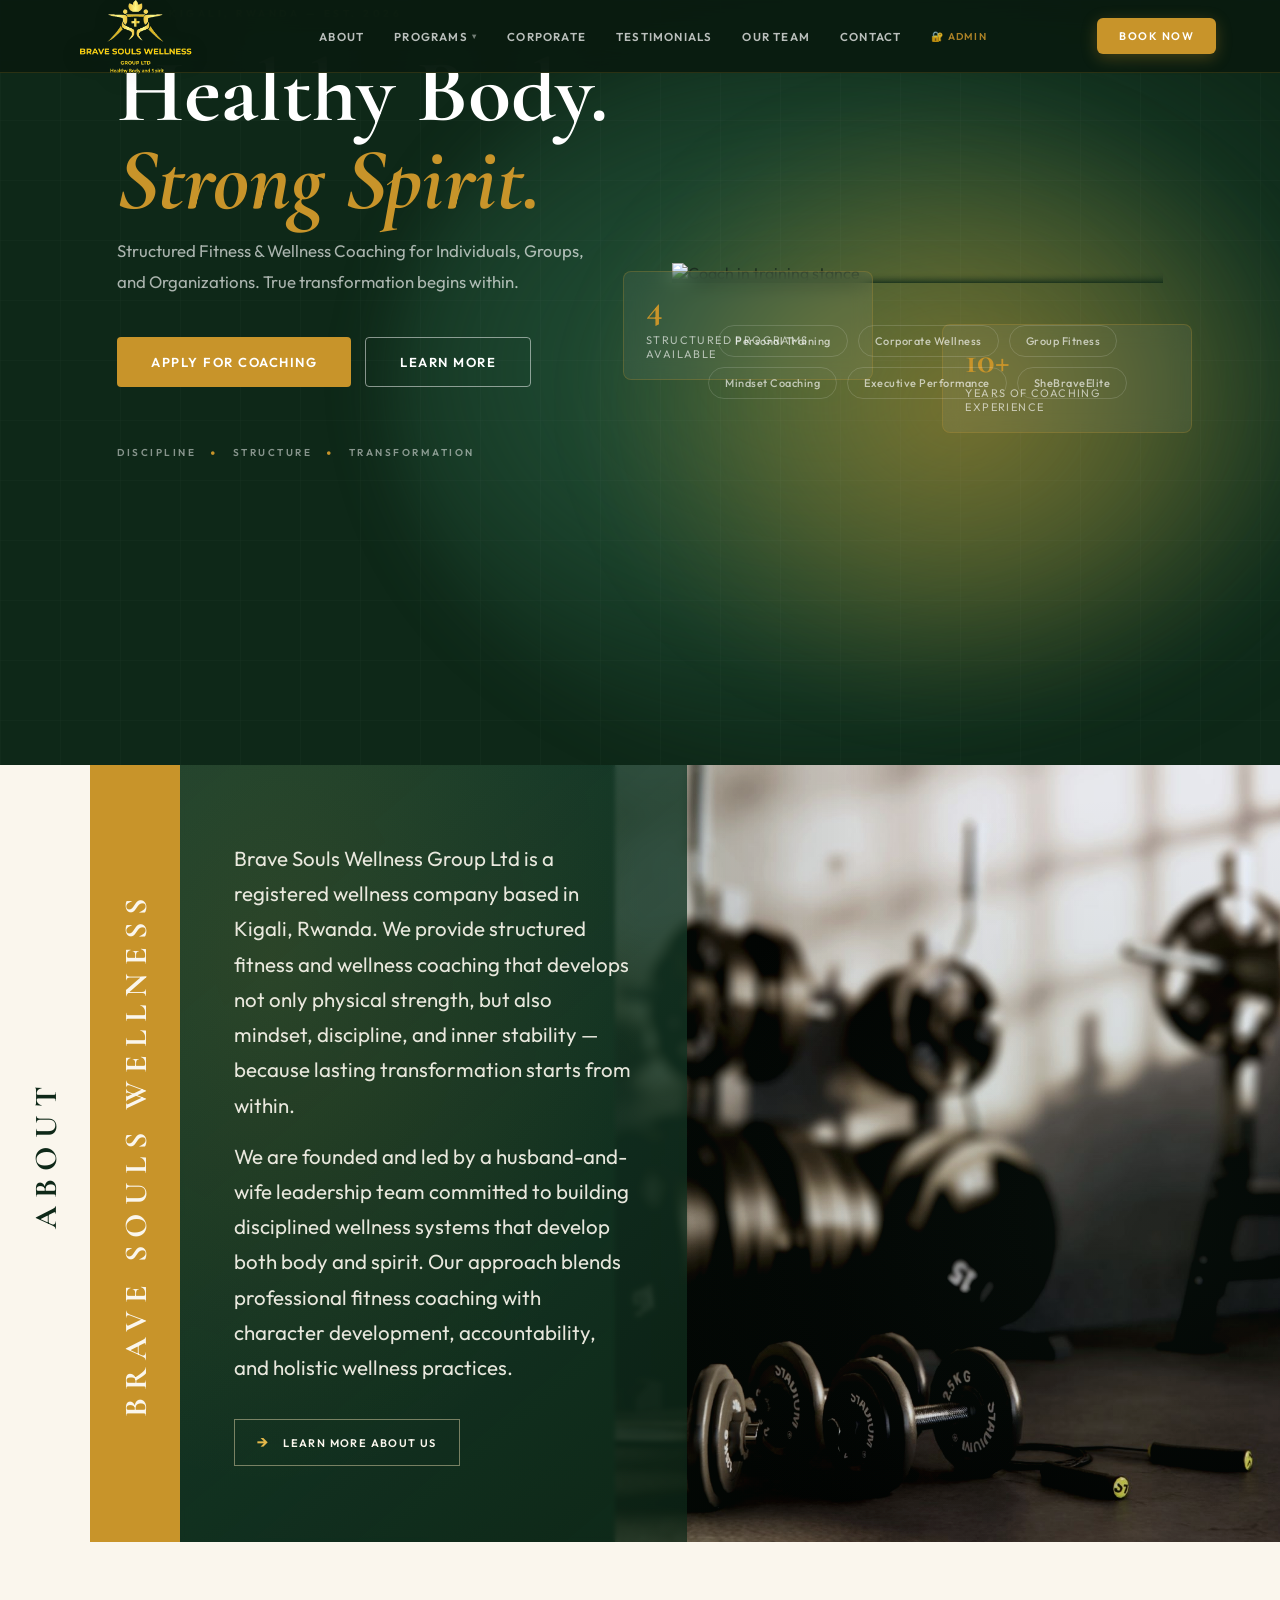
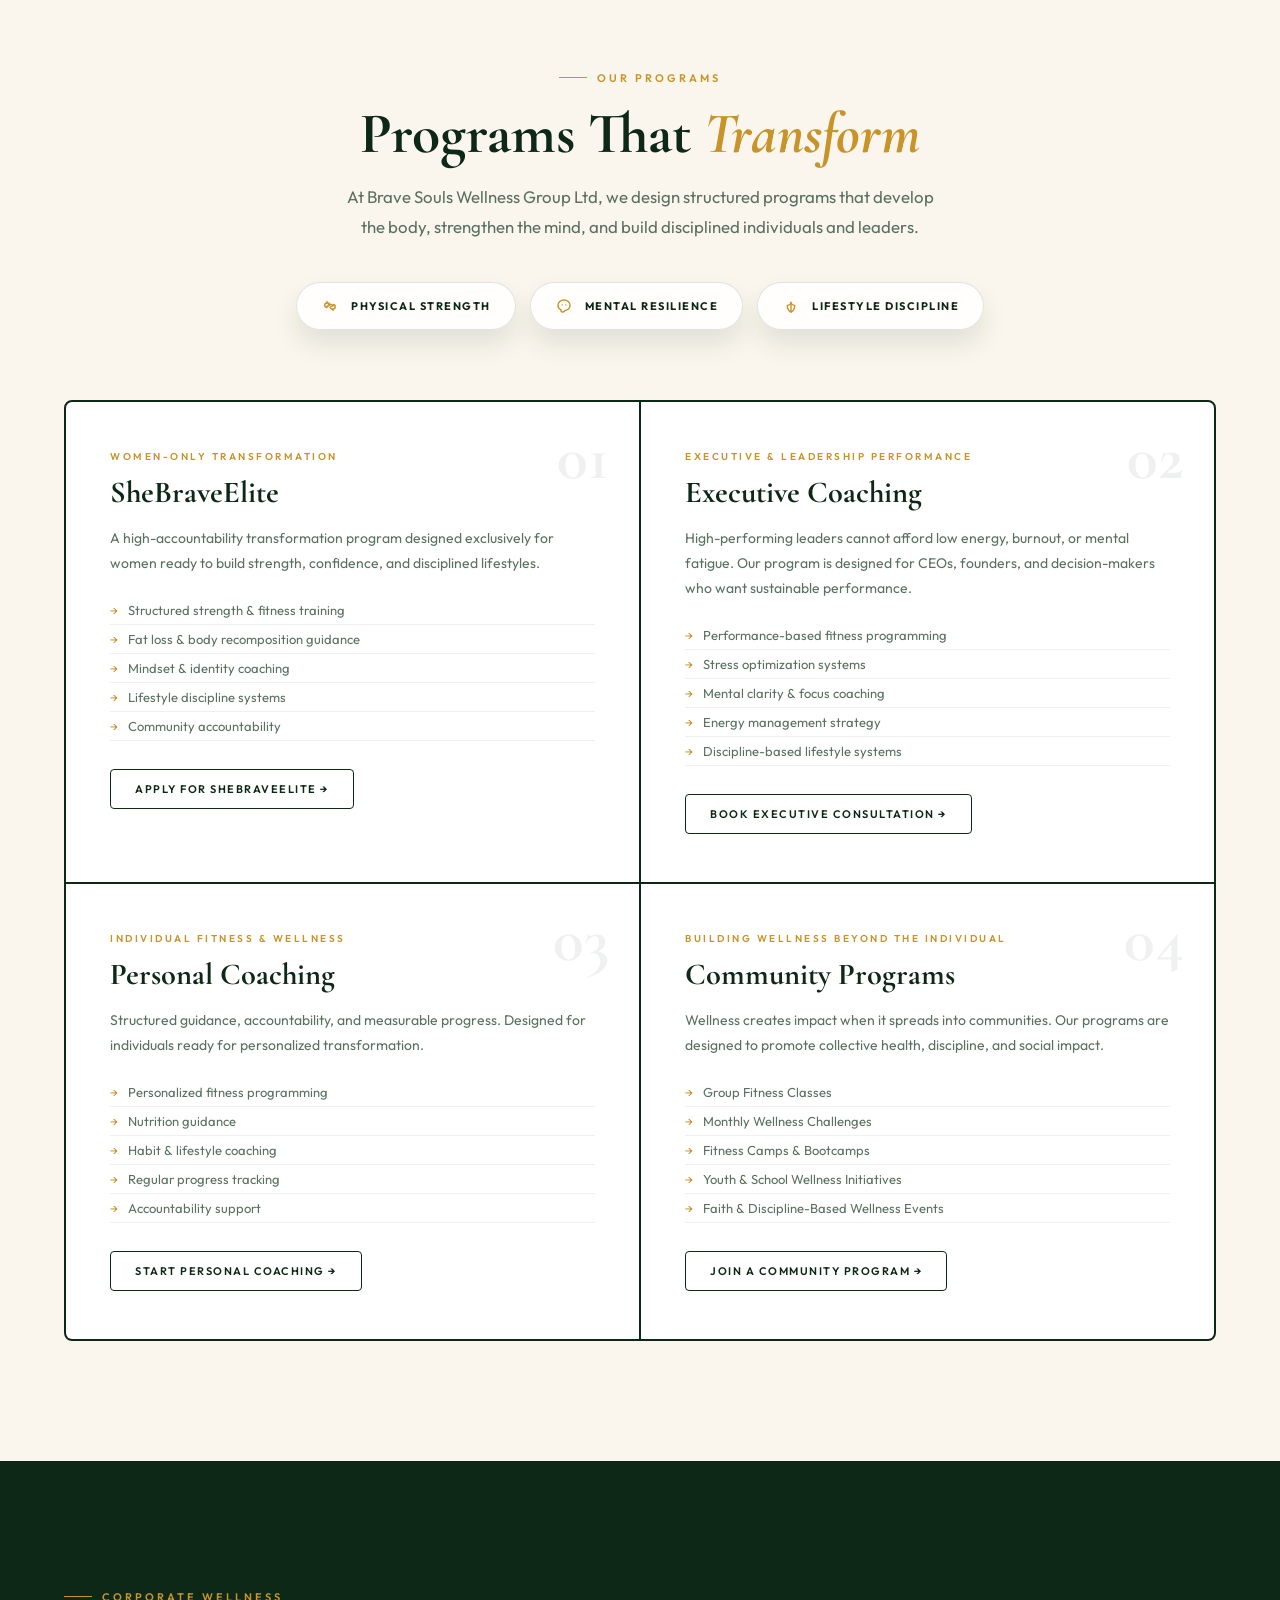
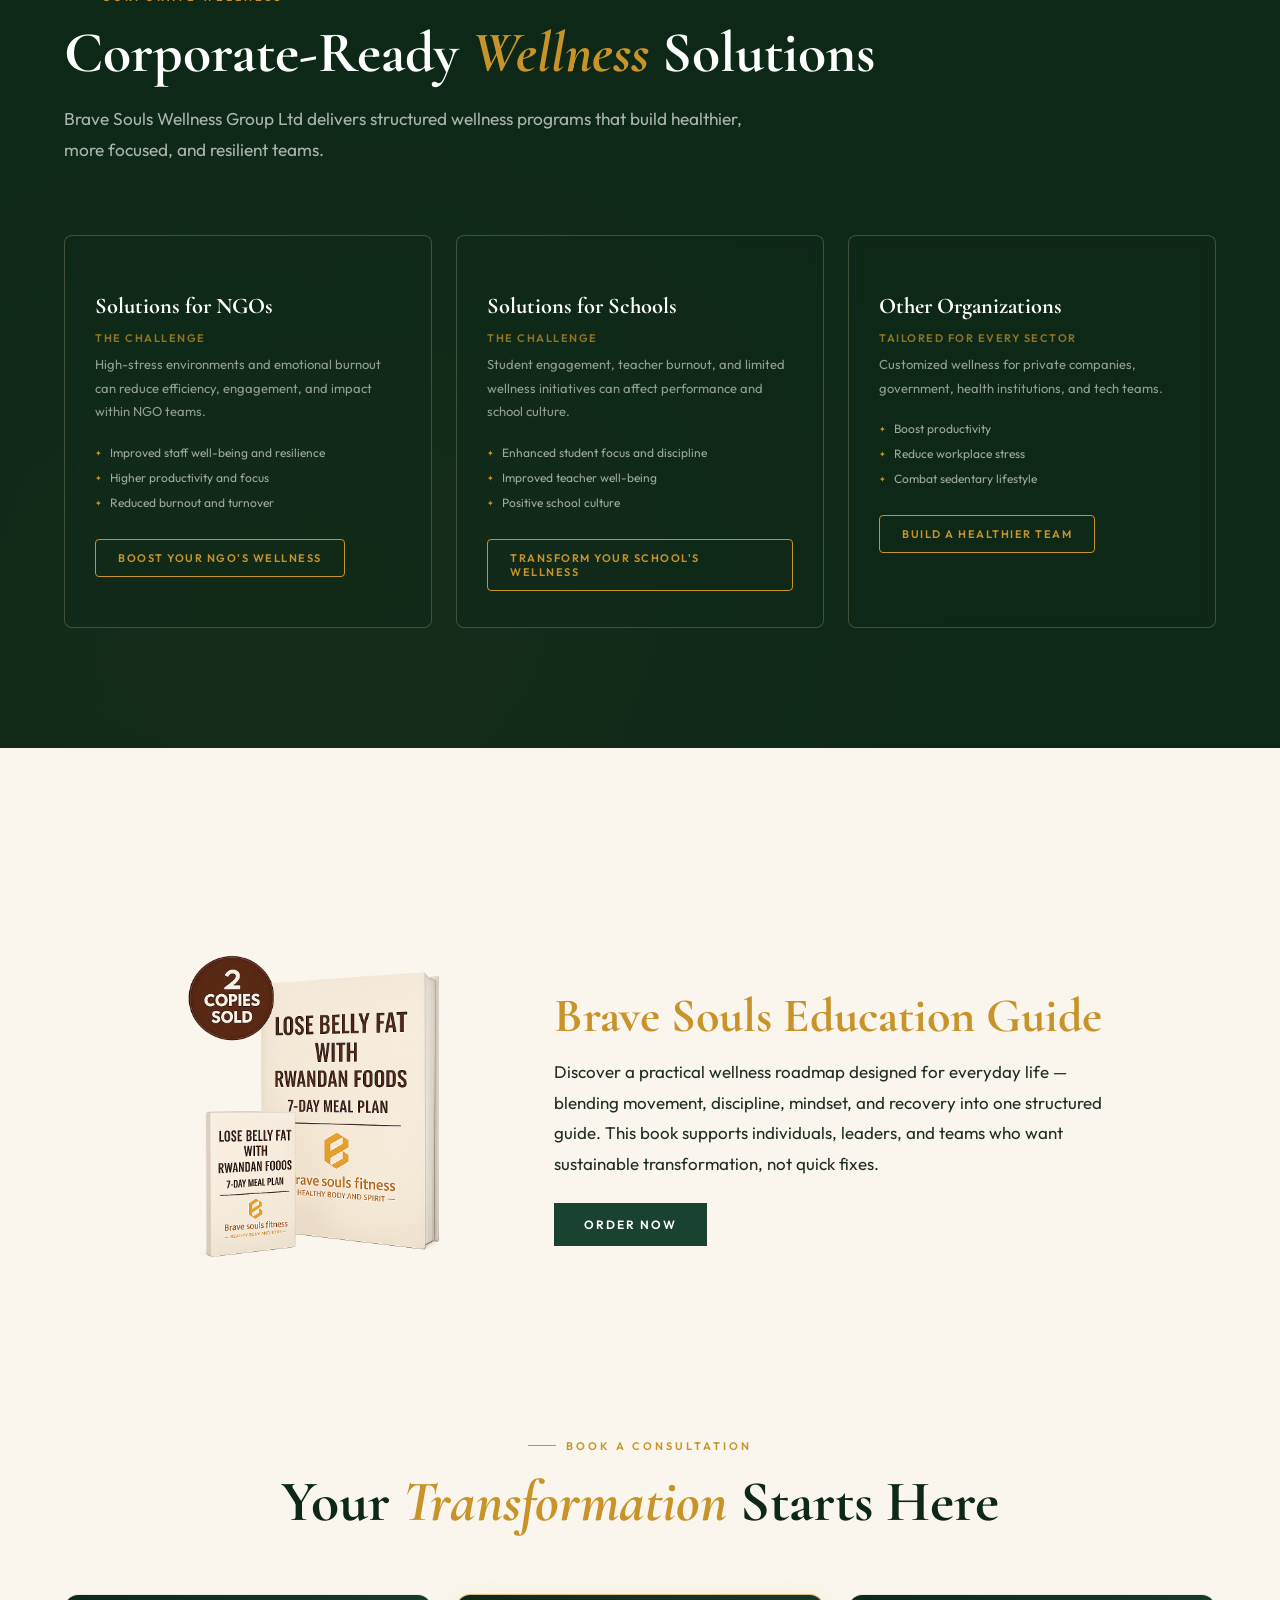
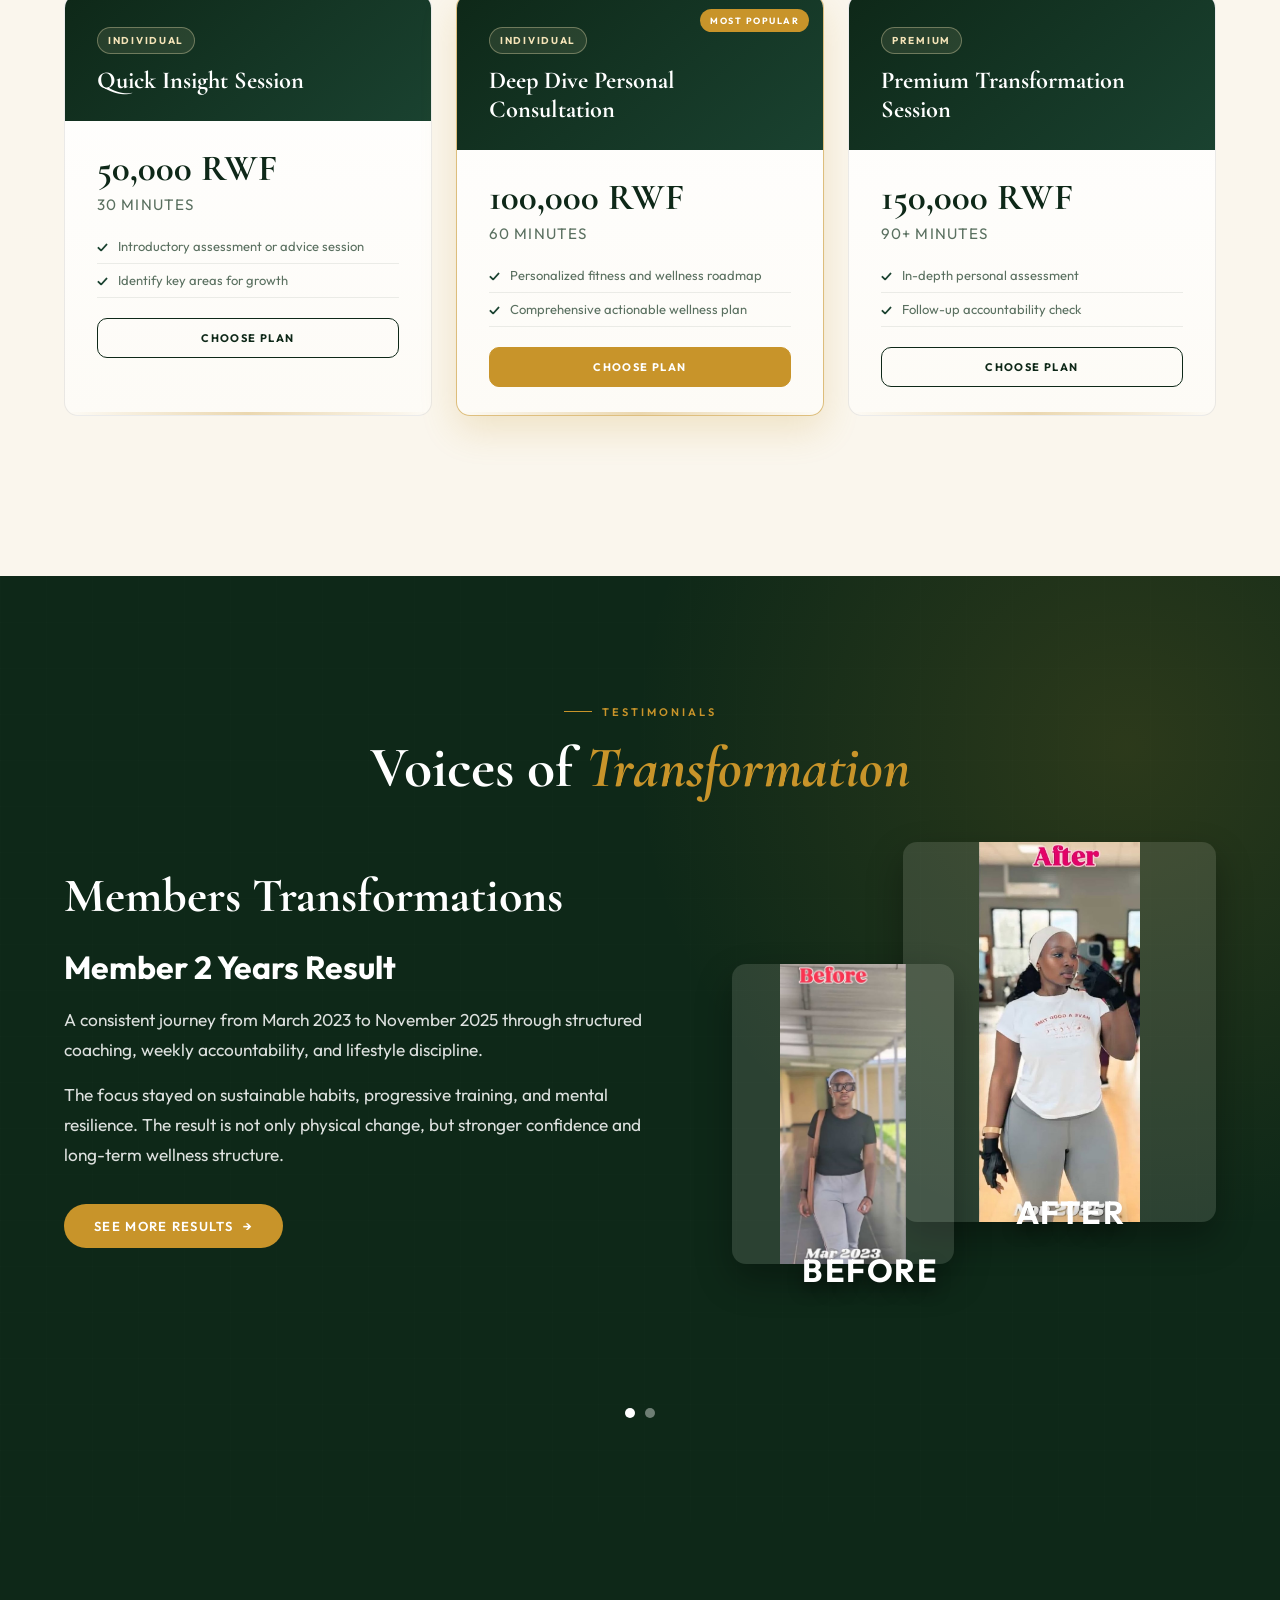
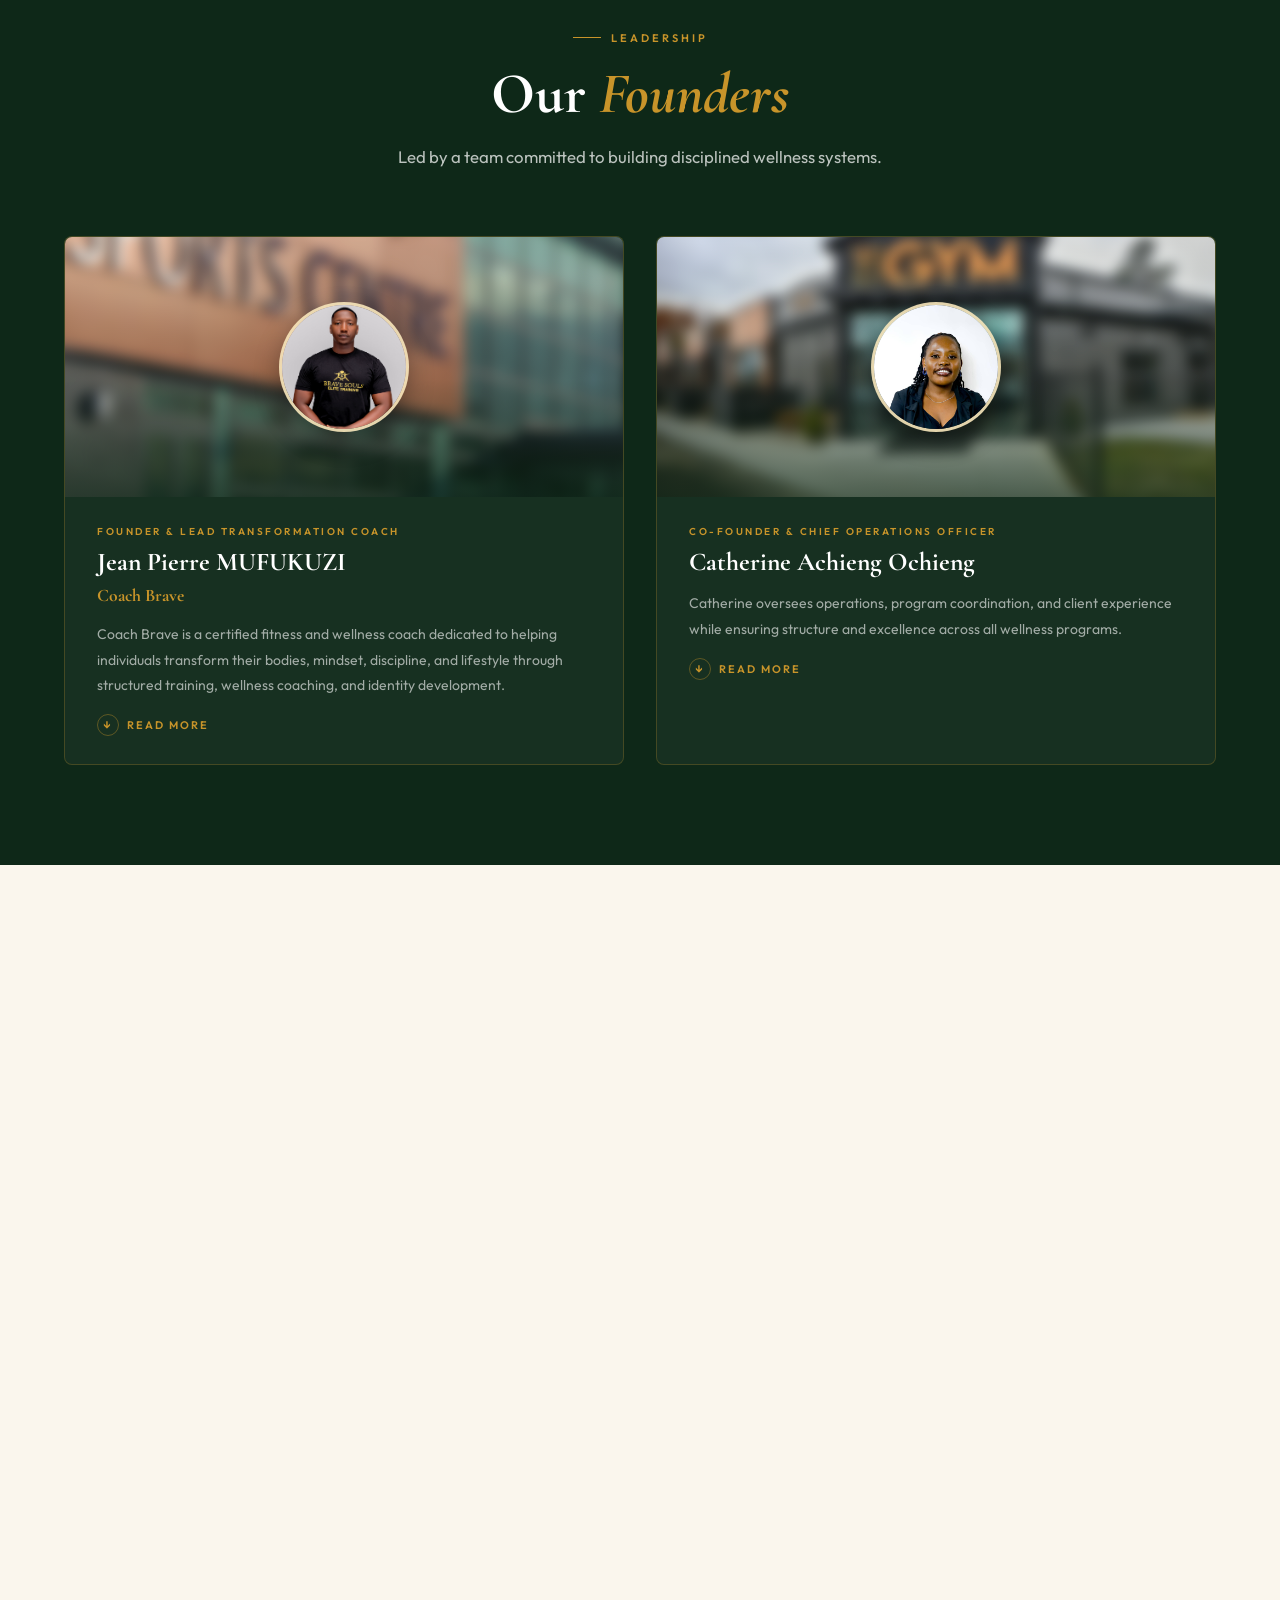
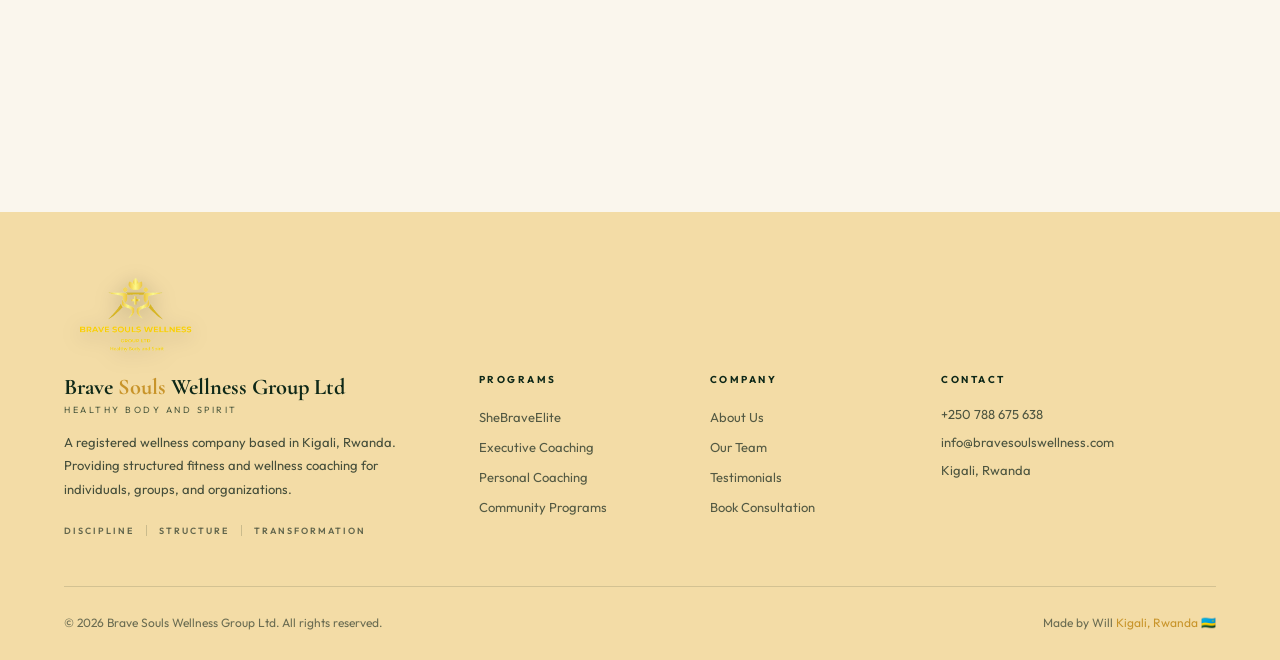
==== commit 01996754: "Merge conflicts resolved: kept both animation and form code, used SVG icons" ====
--- a/index.html
+++ b/index.html
@@ -53,108 +53,364 @@
 }
 .btn-outline-white:hover { background: var(--white); color: var(--green-deep); transform: translateY(-2px); }
 
-/* ── NAVBAR ── */
+/* ══════════════════════════
+   NAVBAR
+══════════════════════════ */
 .navbar {
   position: fixed; top: 0; left: 0; right: 0; z-index: 1000;
-  padding: 13px 0;
-  background: rgba(14,40,24,0.92);
-  backdrop-filter: blur(16px);
-  border-bottom: 1px solid var(--border);
-  transition: padding 0.3s, background 0.3s;
-}
-.navbar.scrolled { padding: 11px 0; background: rgba(10,30,18,0.97); }
+  padding: 0;
+  background: rgba(10, 28, 16, 0.96);
+  backdrop-filter: blur(20px) saturate(1.4);
+  -webkit-backdrop-filter: blur(20px) saturate(1.4);
+  border-bottom: 1px solid rgba(200,148,42,0.18);
+  transition: background 0.35s ease, box-shadow 0.35s ease;
+}
+.navbar.scrolled {
+  background: rgba(8, 22, 12, 0.99);
+  box-shadow: 0 4px 32px rgba(0,0,0,0.35);
+}
+
+/* Inner layout */
 .navbar .container {
-  display: flex; align-items: center; justify-content: space-between;
-  min-height: 64px;
-  gap: 18px;
-}
+  display: grid;
+  grid-template-columns: auto 1fr auto;
+  align-items: center;
+  height: 72px;
+  gap: 0;
+}
+
+/* ── Logo ── */
 .logo {
   display: inline-flex;
   align-items: center;
   text-decoration: none;
-  height: 64px;
-  overflow: visible;
   flex-shrink: 0;
+  padding-right: 24px;
 }
 .logo-image {
-  height: 110px;
+  height: 56px;
   width: auto;
   object-fit: contain;
   display: block;
-  margin-top: -43px;
-  margin-bottom: -43px;
-  filter: drop-shadow(0 4px 10px rgba(0, 0, 0, 0.28));
-}
+  filter: drop-shadow(0 2px 8px rgba(0,0,0,0.3));
+  transition: opacity 0.25s;
+}
+.logo:hover .logo-image { opacity: 0.85; }
+
+/* ── Nav Links (desktop) ── */
 .nav-links {
-  display: flex; align-items: center; gap: 2px;
+  display: flex;
+  align-items: center;
+  justify-content: center;
+  gap: 0;
   list-style: none;
-  flex: 1;
-  justify-content: center;
-  min-width: 0;
-}
-.nav-links a {
-  font-size: 11px; font-weight: 500; letter-spacing: 0.8px;
-  text-transform: uppercase; text-decoration: none;
-  color: rgba(255,255,255,0.8);
-  padding: 8px 9px; border-radius: 2px;
-  transition: color 0.25s, background 0.25s;
+  height: 100%;
+}
+.nav-links > li {
+  height: 100%;
+  display: flex;
+  align-items: center;
   position: relative;
+}
+.nav-links > li > a {
+  display: flex;
+  align-items: center;
+  height: 100%;
+  padding: 0 15px;
+  font-family: 'Outfit', sans-serif;
+  font-size: 11.5px;
+  font-weight: 600;
+  letter-spacing: 1.2px;
+  text-transform: uppercase;
+  text-decoration: none;
+  color: rgba(255,255,255,0.72);
   white-space: nowrap;
-}
-.nav-links a:hover { color: var(--gold); }
-.nav-links .dropdown { position: relative; }
-.nav-links .dropdown > a::after { content: ' ▾'; font-size: 10px; }
+  transition: color 0.25s ease;
+  position: relative;
+}
+/* Gold underline indicator */
+.nav-links > li > a::after {
+  content: '';
+  position: absolute;
+  bottom: 0; left: 50%; right: 50%;
+  height: 2px;
+  background: var(--gold);
+  border-radius: 1px 1px 0 0;
+  transition: left 0.3s ease, right 0.3s ease;
+}
+.nav-links > li > a:hover,
+.nav-links > li > a.active {
+  color: var(--white);
+}
+.nav-links > li > a:hover::after,
+.nav-links > li > a.active::after {
+  left: 12px; right: 12px;
+}
+.nav-links > li > a.active { color: var(--gold-light); }
+
+/* Dropdown arrow */
+.nav-links .dropdown > a .arrow {
+  display: inline-block;
+  margin-left: 4px;
+  font-size: 8px;
+  opacity: 0.6;
+  transition: transform 0.25s ease;
+  line-height: 1;
+}
+.nav-links .dropdown:hover > a .arrow { transform: rotate(180deg); }
+
+/* ── Dropdown menu ── */
 .dropdown-menu {
-  display: none; position: absolute; top: calc(100% + 8px); left: 0;
-  min-width: 220px;
-  background: var(--green-deep);
-  border: 1px solid var(--border);
-  border-radius: var(--radius);
-  padding: 8px 0;
-  box-shadow: 0 16px 48px rgba(0,0,0,0.4);
-}
-.dropdown:hover .dropdown-menu { display: block; }
+  display: block;
+  visibility: hidden;
+  opacity: 0;
+  pointer-events: none;
+  position: absolute;
+  top: calc(100% + 4px);
+  left: 50%;
+  transform: translateX(-50%) translateY(-8px);
+  min-width: 230px;
+  background: #0b2316;
+  border: 1px solid rgba(200,148,42,0.22);
+  border-radius: 8px;
+  padding: 10px 0;
+  box-shadow: 0 20px 60px rgba(0,0,0,0.5), 0 0 0 1px rgba(200,148,42,0.06);
+  transition: opacity 0.25s ease, transform 0.25s ease, visibility 0.25s;
+}
+/* Arrow tip */
+.dropdown-menu::before {
+  content: '';
+  position: absolute;
+  top: -6px; left: 50%;
+  transform: translateX(-50%);
+  border: 6px solid transparent;
+  border-bottom-color: rgba(200,148,42,0.22);
+  border-top: none;
+}
+.dropdown:hover .dropdown-menu {
+  visibility: visible;
+  opacity: 1;
+  pointer-events: auto;
+  transform: translateX(-50%) translateY(0);
+}
 .dropdown-menu a {
-  display: block; padding: 10px 20px;
-  font-size: 12px; color: rgba(255,255,255,0.75);
-  text-transform: none; letter-spacing: 0.5px;
-}
-.dropdown-menu a:hover { color: var(--gold); background: rgba(200,148,42,0.1); }
+  display: flex;
+  align-items: center;
+  gap: 10px;
+  padding: 11px 20px;
+  font-size: 12.5px;
+  font-weight: 500;
+  color: rgba(255,255,255,0.7);
+  text-decoration: none;
+  text-transform: none;
+  letter-spacing: 0.3px;
+  transition: color 0.2s, background 0.2s, padding-left 0.2s;
+  border-left: 2px solid transparent;
+}
+.dropdown-menu a:hover {
+  color: var(--gold);
+  background: rgba(200,148,42,0.08);
+  padding-left: 24px;
+  border-left-color: var(--gold);
+}
+.dropdown-menu a .dm-icon {
+  font-size: 13px; width: 20px; text-align: center; flex-shrink: 0;
+}
+.dropdown-menu .dm-divider {
+  height: 1px;
+  background: rgba(255,255,255,0.06);
+  margin: 6px 16px;
+}
+
+/* ── CTA Button ── */
 .nav-cta {
-  margin-left: 4px;
-  padding: 10px 14px;
-  font-size: 10px;
-  letter-spacing: 1px;
+  padding: 11px 22px;
+  font-size: 11px;
+  letter-spacing: 1.5px;
   white-space: nowrap;
   flex-shrink: 0;
-}
+  border-radius: 6px;
+  box-shadow: 0 4px 16px rgba(200,148,42,0.3);
+  transition: background 0.25s, transform 0.25s, box-shadow 0.25s;
+}
+.nav-cta:hover {
+  background: var(--gold-light) !important;
+  transform: translateY(-2px);
+  box-shadow: 0 8px 24px rgba(200,148,42,0.45);
+}
+
+/* ── Right side wrapper ── */
+.nav-right {
+  display: flex;
+  align-items: center;
+  gap: 12px;
+  padding-left: 24px;
+}
+
+/* Hamburger */
 .hamburger {
   display: none; flex-direction: column; gap: 5px;
-  cursor: pointer; padding: 4px;
+  cursor: pointer; padding: 6px; z-index: 1001;
 }
 .hamburger span {
-  display: block; width: 24px; height: 2px;
-  background: var(--white); border-radius: 1px;
-  transition: var(--transition);
-}
+  display: block; width: 26px; height: 2px;
+  background: var(--white); border-radius: 2px;
+  transition: all 0.35s cubic-bezier(0.16,1,0.3,1);
+  transform-origin: center;
+}
+.hamburger.active span:nth-child(1) { transform: translateY(7px) rotate(45deg); }
+.hamburger.active span:nth-child(2) { opacity: 0; transform: scaleX(0); }
+.hamburger.active span:nth-child(3) { transform: translateY(-7px) rotate(-45deg); }
+
+/* Mobile menu overlay */
+.mobile-overlay {
+  display: none; position: fixed; inset: 0;
+  background: rgba(5,18,10,0.6); backdrop-filter: blur(4px);
+  z-index: 998;
+  opacity: 0; transition: opacity 0.35s ease;
+}
+.mobile-overlay.open { display: block; opacity: 1; }
+
+/* Mobile drawer */
 .mobile-menu {
-  display: none; position: fixed; top: 0; left: 0; right: 0; bottom: 0;
-  background: var(--green-deep); z-index: 999;
-  flex-direction: column; align-items: center; justify-content: center; gap: 32px;
-  padding: 80px 24px 40px;
-}
-.mobile-menu.open { display: flex; }
+  position: fixed; top: 0; right: -100%; bottom: 0;
+  width: min(360px, 88vw);
+  background: linear-gradient(170deg, #0b2415 0%, #0e2818 60%, #0a1f12 100%);
+  border-left: 1px solid rgba(200,148,42,0.2);
+  z-index: 999; display: flex; flex-direction: column;
+  transition: right 0.4s cubic-bezier(0.16,1,0.3,1);
+  overflow-y: auto;
+  box-shadow: -20px 0 60px rgba(0,0,0,0.5);
+}
+.mobile-menu.open { right: 0; }
+
+/* Drawer header */
+.mm-header {
+  display: flex; align-items: center; justify-content: space-between;
+  padding: 24px 24px 20px;
+  border-bottom: 1px solid rgba(200,148,42,0.15);
+  background: rgba(200,148,42,0.04);
+}
+.mm-brand {
+  display: flex; flex-direction: column;
+}
+.mm-brand-name {
+  font-family: 'Cormorant Garamond', serif;
+  font-size: 1.05rem; font-weight: 700; color: var(--white);
+  letter-spacing: 0.5px;
+}
+.mm-brand-name span { color: var(--gold); }
+.mm-brand-sub {
+  font-size: 8px; letter-spacing: 3px; text-transform: uppercase;
+  color: rgba(255,255,255,0.35); margin-top: 3px;
+}
+.mm-close {
+  width: 36px; height: 36px; border-radius: 50%;
+  background: rgba(255,255,255,0.07); border: 1px solid rgba(255,255,255,0.12);
+  cursor: pointer; display: flex; align-items: center; justify-content: center;
+  color: var(--white); font-size: 1rem;
+  transition: background 0.25s, border-color 0.25s;
+  flex-shrink: 0;
+}
+.mm-close:hover { background: rgba(200,148,42,0.2); border-color: var(--gold); color: var(--gold); }
+
+/* Drawer nav body */
+.mm-body { flex: 1; padding: 12px 0; }
+.mm-section-label {
+  font-size: 8px; font-weight: 700; letter-spacing: 3px; text-transform: uppercase;
+  color: rgba(200,148,42,0.6); padding: 16px 24px 8px;
+}
+.mm-divider {
+  height: 1px; background: rgba(255,255,255,0.06); margin: 8px 24px;
+}
 .mobile-menu a {
-  font-family: 'Cormorant Garamond', serif;
-  font-size: 2rem; font-weight: 600;
-  color: var(--white); text-decoration: none;
-  transition: color 0.25s;
-}
-.mobile-menu a:hover { color: var(--gold); }
-.mobile-close {
-  position: absolute; top: 24px; right: 24px;
-  background: none; border: none; cursor: pointer;
-  font-size: 1.6rem; color: var(--white);
+  display: flex; align-items: center; gap: 14px;
+  padding: 14px 24px;
+  font-family: 'Outfit', sans-serif;
+  font-size: 0.95rem; font-weight: 500;
+  color: rgba(255,255,255,0.8); text-decoration: none;
+  transition: all 0.25s ease;
+  border-left: 2px solid transparent;
+  position: relative;
+}
+.mobile-menu a:hover {
+  color: var(--gold);
+  background: rgba(200,148,42,0.07);
+  border-left-color: var(--gold);
+  padding-left: 28px;
+}
+.mm-icon {
+  width: 34px; height: 34px; border-radius: 8px;
+  background: rgba(255,255,255,0.05); border: 1px solid rgba(255,255,255,0.08);
+  display: flex; align-items: center; justify-content: center;
+  font-size: 0.9rem; flex-shrink: 0;
+  transition: background 0.25s, border-color 0.25s;
+}
+.mobile-menu a:hover .mm-icon {
+  background: rgba(200,148,42,0.15); border-color: rgba(200,148,42,0.4);
+}
+.mm-sub { font-size: 10px; color: rgba(255,255,255,0.35); display: block; margin-top: 1px; }
+.mm-text { display: flex; flex-direction: column; }
+
+/* Programs sub-links */
+.mm-sub-links {
+  background: rgba(0,0,0,0.15);
+  border-left: 2px solid rgba(200,148,42,0.2);
+  margin-left: 24px;
+}
+.mm-sub-links a {
+  padding: 10px 16px 10px 24px;
+  font-size: 0.85rem;
+  color: rgba(255,255,255,0.55);
+  border-left: none;
+}
+.mm-sub-links a:hover {
+  color: var(--gold); background: rgba(200,148,42,0.06);
+  padding-left: 30px; border-left: none;
+}
+
+/* CTA at bottom */
+.mm-footer {
+  padding: 20px 24px 32px;
+  border-top: 1px solid rgba(200,148,42,0.12);
+  background: rgba(200,148,42,0.03);
+}
+.mm-cta {
+  display: flex; align-items: center; justify-content: center; gap: 10px;
+  width: 100%; padding: 15px;
+  background: var(--gold);
+  color: var(--white) !important;
+  font-size: 11px !important; font-weight: 700 !important;
+  letter-spacing: 2px; text-transform: uppercase;
+  border-radius: 6px; text-decoration: none !important;
+  transition: background 0.25s, transform 0.25s !important;
+  border-left: none !important;
+  box-shadow: 0 6px 20px rgba(200,148,42,0.35);
+}
+.mm-cta:hover {
+  background: var(--gold-light) !important;
+  transform: translateY(-2px) !important;
+  padding-left: 15px !important;
+  border-left: none !important;
+}
+.mm-social {
+  display: flex; gap: 10px; margin-top: 14px; justify-content: center;
+}
+.mm-social-btn {
+  flex: 1; padding: 10px 8px;
+  background: rgba(255,255,255,0.05); border: 1px solid rgba(255,255,255,0.08);
+  border-radius: 6px; text-decoration: none;
+  color: rgba(255,255,255,0.5) !important;
+  font-size: 10px !important; font-weight: 600 !important;
+  letter-spacing: 1px; text-transform: uppercase;
+  text-align: center; transition: all 0.25s !important;
+  border-left: none !important;
+}
+.mm-social-btn:hover {
+  background: rgba(200,148,42,0.12) !important;
+  border-color: rgba(200,148,42,0.3) !important;
+  color: var(--gold) !important;
+  padding-left: 8px !important; border-left: none !important;
 }
 
 /* ── HERO ── */
@@ -1209,7 +1465,12 @@
   width: 42px; height: 42px; border-radius: 4px;
   background: rgba(14,40,24,0.08);
   display: flex; align-items: center; justify-content: center;
+<<<<<<< HEAD
   font-size: 1.1rem; flex-shrink: 0; overflow: hidden;
+=======
+  font-size: 1.1rem; flex-shrink: 0;
+  color: var(--gold);
+>>>>>>> origin/feature/responsive-posts
 }
 .page-icon { display: block; object-fit: contain; flex-shrink: 0; }
 .contact-icon .page-icon { width: 24px; height: 24px; }
@@ -1344,10 +1605,39 @@
   color: var(--text-muted);
 }
 
-@media (max-width: 1024px) {
+/* ══════════════════════════
+   RESPONSIVE — 1100px
+══════════════════════════ */
+@media (max-width: 1100px) {
+  .nav-links > li > a { padding: 0 10px; font-size: 10.5px; letter-spacing: 0.8px; }
+  .nav-cta { padding: 10px 18px; font-size: 10px; }
+  .logo-image { height: 48px; }
+}
+
+/* ══════════════════════════
+   RESPONSIVE — 960px (switch to mobile nav)
+══════════════════════════ */
+@media (max-width: 960px) {
+  /* Hide desktop links, show hamburger */
+  .nav-links { display: none !important; }
+  .nav-cta { display: none !important; }
+  .hamburger { display: flex !important; }
+
+  /* Simplify navbar grid to logo + hamburger */
+  .navbar .container {
+    display: flex;
+    align-items: center;
+    justify-content: space-between;
+    height: 64px;
+  }
+  .nav-right { padding-left: 0; }
+  .logo { padding-right: 0; }
+  .logo-image { height: 48px; }
+
+  /* Content */
   .hero { min-height: auto; }
-  .hero-content { grid-template-columns: 1fr; gap: 34px; padding: 96px 0 52px; align-items: center; }
-  .hero-left { max-width: 680px; }
+  .hero-content { grid-template-columns: 1fr; gap: 34px; padding: 96px 0 52px; align-items: center; margin-top: 0; }
+  .hero-left { max-width: 680px; margin-top: 0; }
   .hero-right { align-items: center; }
   .hero-coach-wrap { width: min(480px, 100%); }
   .hero-tags { justify-content: center; }
@@ -1355,39 +1645,28 @@
   .hero-card-floating.card-2 { left: 2%; top: 54%; }
 
   .about-shell {
-    grid-template-columns: 130px 1fr;
-    grid-template-rows: auto 400px;
+    grid-template-columns: 90px 1fr;
+    grid-template-rows: auto 350px;
     min-height: auto;
   }
-  .about-rail {
-    grid-row: 1 / span 2;
-  }
-  .about-copy {
-    grid-column: 2;
-    grid-row: 1;
-    margin-right: 0;
-  }
-  .about-visual {
-    grid-column: 2;
-    grid-row: 2;
-  }
+  .about-rail { grid-row: 1 / span 2; }
+  .about-rail-text { font-size: 1.2rem; letter-spacing: 5px; }
+  .about-copy { grid-column: 2; grid-row: 1; margin-right: 0; padding: 40px 28px; }
+  .about-copy-inner p { font-size: 0.95rem; }
+  .about-visual { grid-column: 2; grid-row: 2; }
   .programs-grid, .corp-grid, .contact-grid, .booking-grid, .founders-grid { grid-template-columns: 1fr; }
   .testi-layout { grid-template-columns: 1fr; }
   .testi-media-stack { margin-top: 10px; min-height: 480px; }
   .footer-top { grid-template-columns: 1fr 1fr; }
 }
 
+/* ══════════════════════════
+   RESPONSIVE — 768px
+══════════════════════════ */
 @media (max-width: 768px) {
-  .nav-links, .nav-cta { display: none; }
-  .hamburger { display: flex; }
-  .navbar { padding: 12px 0; }
-  .navbar .container { min-height: 56px; }
-  .logo { height: 56px; }
-  .logo-image {
-    height: 76px;
-    margin-top: -10px;
-    margin-bottom: -10px;
-  }
+  .navbar .container { height: 58px; }
+  .logo-image { height: 42px; }
+
   .hero-content { grid-template-columns: 1fr; padding: 86px 0 44px; gap: 28px; }
   .hero-left {
     max-width: 100%;
@@ -1438,26 +1717,33 @@
   .about-shell {
     grid-template-columns: 1fr;
     grid-template-rows: auto auto auto;
+    min-height: auto;
   }
   .about-rail {
     grid-template-columns: 1fr 1fr;
-    min-height: 88px;
+    min-height: 72px;
+    order: -1;
   }
+  .about-rail-col { padding: 16px 12px; }
   .about-rail-text {
     writing-mode: horizontal-tb;
     transform: none;
     letter-spacing: 4px;
-    font-size: 1.1rem;
+    font-size: 0.85rem;
   }
   .about-copy {
-    padding: 34px 24px;
+    padding: 36px 24px;
     margin-right: 0;
   }
+  .about-copy-inner {
+    max-width: 100%;
+  }
   .about-copy-inner p {
-    font-size: 1rem;
+    font-size: 0.95rem;
+    line-height: 1.8;
   }
   .about-visual {
-    min-height: 330px;
+    min-height: 280px;
   }
   .book-feature {
     grid-template-columns: 1fr;
@@ -1493,13 +1779,28 @@
   .form-row { grid-template-columns: 1fr; }
 }
 
+/* ══════════════════════════
+   RESPONSIVE — 560px
+══════════════════════════ */
 @media (max-width: 560px) {
-  .hero-card-floating { display: none; } /* responsive hide on small screens */
+  .navbar .container { height: 52px; }
+  .logo-image { height: 36px; }
+
+  .hero-card-floating { display: none; }
   .hero-tags { margin-top: 22px; }
   .hero-headline { font-size: 2.8rem; }
   .hero-btns { flex-direction: column; }
   .hero-btns .btn { justify-content: center; }
-  .hero-content { padding: 82px 0 36px; }
+  .hero-content { padding: 72px 0 36px; }
+
+  /* About section — smallest screens */
+  .about-rail { min-height: 60px; }
+  .about-rail-col { padding: 12px 8px; }
+  .about-rail-text { font-size: 0.7rem; letter-spacing: 3px; }
+  .about-copy { padding: 28px 18px; }
+  .about-copy-inner p { font-size: 0.9rem; }
+  .about-visual { min-height: 220px; }
+  .about-copy-cta { font-size: 10px; padding: 12px 16px; }
 }
 </style>
 </head>
@@ -1508,45 +1809,129 @@
 <!-- ═══════ NAVBAR ═══════ -->
 <nav class="navbar" id="navbar">
   <div class="container">
+
+    <!-- Logo -->
     <a href="#" class="logo">
       <img src="images/logo.png" alt="Brave Souls Wellness logo" class="logo-image">
     </a>
 
-    <ul class="nav-links">
-      <li><a href="#about">About</a></li>
+    <!-- Desktop Nav Links -->
+    <ul class="nav-links" id="navLinks">
+      <li><a href="#about" data-section="about">About</a></li>
+
       <li class="dropdown">
-        <a href="#programs">Programs</a>
+        <a href="#programs" data-section="programs">Programs <span class="arrow">▾</span></a>
         <div class="dropdown-menu">
-          <a href="sheisbraveelite.html">SheBraveElite</a>
-          <a href="executivecoaching.html">Executive Coaching</a>
-          <a href="personaltraining.html">Personal Coaching</a>
-          <a href="communitytraining.html">Community Programs</a>
+          <a href="sheisbraveelite.html"><span class="dm-icon">💜</span> SheBraveElite</a>
+          <a href="executivecoaching.html"><span class="dm-icon">🏆</span> Executive Coaching</a>
+          <a href="personaltraining.html"><span class="dm-icon">💪</span> Personal Coaching</a>
+          <div class="dm-divider"></div>
+          <a href="communitytraining.html"><span class="dm-icon">🤝</span> Community Programs</a>
         </div>
       </li>
-      <li><a href="#corporate">Corporate Wellness</a></li>
-      <li><a href="#booking">Education</a></li>
-      <li><a href="#testimonials">Testimonials</a></li>
-      <li><a href="#team">Our Team</a></li>
+
+      <li><a href="#corporate" data-section="corporate">Corporate</a></li>
+      <li><a href="#testimonials" data-section="testimonials">Testimonials</a></li>
+      <li><a href="#team" data-section="team">Our Team</a></li>
       <li><a href="contact.html">Contact</a></li>
+      <li>
+        <a href="admin-login.html" style="color:rgba(200,148,42,0.85); font-size:10px;">
+          🔐 Admin
+        </a>
+      </li>
     </ul>
 
-    <a href="contact.html" class="btn btn-gold nav-cta">Book Now</a>
-    <div class="hamburger" id="hamburger">
-      <span></span><span></span><span></span>
+    <!-- Right side: CTA + Hamburger -->
+    <div class="nav-right">
+      <a href="contact.html" class="btn btn-gold nav-cta">Book Now</a>
+      <div class="hamburger" id="hamburger">
+        <span></span><span></span><span></span>
+      </div>
+    </div>
+
+  </div>
+</nav>
+
+<!-- Mobile Overlay -->
+<div class="mobile-overlay" id="mobileOverlay" onclick="closeMobile()"></div>
+
+<!-- Mobile Drawer Menu -->
+<div class="mobile-menu" id="mobileMenu">
+
+  <!-- Header -->
+  <div class="mm-header">
+    <div class="mm-brand">
+      <div class="mm-brand-name">Brave <span>Souls</span> Wellness</div>
+      <div class="mm-brand-sub">Kigali, Rwanda</div>
+    </div>
+    <button class="mm-close" id="mobileClose">✕</button>
+  </div>
+
+  <!-- Nav Body -->
+  <div class="mm-body">
+
+    <div class="mm-section-label">Navigate</div>
+
+    <a href="#about" onclick="closeMobile()">
+      <span class="mm-icon">🏡</span>
+      <span class="mm-text">About Us<span class="mm-sub">Our story & mission</span></span>
+    </a>
+
+    <a href="#programs" onclick="closeMobile()">
+      <span class="mm-icon">🏋️</span>
+      <span class="mm-text">Programs<span class="mm-sub">All wellness programs</span></span>
+    </a>
+
+    <!-- Programs sub-links -->
+    <div class="mm-sub-links">
+      <a href="sheisbraveelite.html" onclick="closeMobile()">✦ SheBraveElite</a>
+      <a href="executivecoaching.html" onclick="closeMobile()">✦ Executive Coaching</a>
+      <a href="personaltraining.html" onclick="closeMobile()">✦ Personal Coaching</a>
+      <a href="communitytraining.html" onclick="closeMobile()">✦ Community Programs</a>
+    </div>
+
+    <a href="#corporate" onclick="closeMobile()">
+      <span class="mm-icon">🏢</span>
+      <span class="mm-text">Corporate Wellness<span class="mm-sub">Team & organization plans</span></span>
+    </a>
+
+    <div class="mm-divider"></div>
+    <div class="mm-section-label">Company</div>
+
+    <a href="#testimonials" onclick="closeMobile()">
+      <span class="mm-icon">⭐</span>
+      <span class="mm-text">Testimonials<span class="mm-sub">Client success stories</span></span>
+    </a>
+
+    <a href="#team" onclick="closeMobile()">
+      <span class="mm-icon">👥</span>
+      <span class="mm-text">Our Team<span class="mm-sub">Meet the coaches</span></span>
+    </a>
+
+    <a href="contact.html" onclick="closeMobile()">
+      <span class="mm-icon">💬</span>
+      <span class="mm-text">Contact<span class="mm-sub">Get in touch today</span></span>
+    </a>
+
+    <div class="mm-divider"></div>
+
+    <a href="admin-login.html" onclick="closeMobile()" style="color:rgba(200,148,42,0.8)">
+      <span class="mm-icon" style="border-color:rgba(200,148,42,0.25)">🔐</span>
+      <span class="mm-text">Admin Portal<span class="mm-sub">Staff access only</span></span>
+    </a>
+
+  </div>
+
+  <!-- Footer CTA -->
+  <div class="mm-footer">
+    <a href="contact.html" class="mm-cta" onclick="closeMobile()">✦ Apply for Coaching</a>
+    <div class="mm-social">
+      <a href="https://wa.me/250788675638" target="_blank" class="mm-social-btn">WhatsApp</a>
+      <a href="#" class="mm-social-btn">Instagram</a>
+      <a href="#" class="mm-social-btn">Facebook</a>
     </div>
   </div>
-</nav>
-
-<!-- Mobile Menu -->
-<div class="mobile-menu" id="mobileMenu">
-  <button class="mobile-close" id="mobileClose">✕</button>
-  <a href="#about" onclick="closeMobile()">About</a>
-  <a href="#programs" onclick="closeMobile()">Programs</a>
-  <a href="#corporate" onclick="closeMobile()">Corporate Wellness</a>
-  <a href="#booking" onclick="closeMobile()">Book Consultation</a>
-  <a href="#testimonials" onclick="closeMobile()">Testimonials</a>
-  <a href="#team" onclick="closeMobile()">Our Team</a>
-  <a href="#contact" onclick="closeMobile()">Contact</a>
+
 </div>
 
 <!-- ═══════ HERO ═══════ -->
@@ -1556,7 +1941,7 @@
   <div class="container">
     <div class="hero-content">
       <div class="hero-left">
-        <div class="hero-eyebrow animate">Kigali, Rwanda — Est. 2024</div>
+        <div class="hero-eyebrow animate">Kigali, Rwanda — Est. 2026</div>
         <h1 class="hero-headline animate delay-1">
           Healthy Body.<br><em>Strong Spirit.</em>
         </h1>
@@ -1974,21 +2359,33 @@
         </p>
         <div class="contact-info-block animate delay-2">
           <div class="contact-item">
+<<<<<<< HEAD
             <div class="contact-icon"><img src="images/phone-call.png" alt="" class="page-icon"></div>
+=======
+            <div class="contact-icon"><svg width="18" height="18" viewBox="0 0 24 24" fill="none" stroke="currentColor" stroke-width="2" stroke-linecap="round" stroke-linejoin="round"><path d="M22 16.92v3a2 2 0 0 1-2.18 2 19.79 19.79 0 0 1-8.63-3.07 19.5 19.5 0 0 1-6-6 19.79 19.79 0 0 1-3.07-8.67A2 2 0 0 1 4.11 2h3a2 2 0 0 1 2 1.72 12.84 12.84 0 0 0 .7 2.81 2 2 0 0 1-.45 2.11L8.09 9.91a16 16 0 0 0 6 6l1.27-1.27a2 2 0 0 1 2.11-.45 12.84 12.84 0 0 0 2.81.7A2 2 0 0 1 22 16.92z"></path></svg></div>
+>>>>>>> origin/feature/responsive-posts
             <div>
               <div class="contact-label">Phone / WhatsApp</div>
               <div class="contact-value">+250 788 675 638</div>
             </div>
           </div>
           <div class="contact-item">
+<<<<<<< HEAD
             <div class="contact-icon"><img src="images/gmail.png" alt="" class="page-icon"></div>
+=======
+            <div class="contact-icon"><svg width="18" height="18" viewBox="0 0 24 24" fill="none" stroke="currentColor" stroke-width="2" stroke-linecap="round" stroke-linejoin="round"><path d="M4 4h16c1.1 0 2 .9 2 2v12c0 1.1-.9 2-2 2H4c-1.1 0-2-.9-2-2V6c0-1.1.9-2 2-2z"></path><polyline points="22,6 12,13 2,6"></polyline></svg></div>
+>>>>>>> origin/feature/responsive-posts
             <div>
               <div class="contact-label">Email</div>
               <div class="contact-value">info@bravesoulswellness.com</div>
             </div>
           </div>
           <div class="contact-item">
+<<<<<<< HEAD
             <div class="contact-icon"><img src="images/map.png" alt="" class="page-icon"></div>
+=======
+            <div class="contact-icon"><svg width="18" height="18" viewBox="0 0 24 24" fill="none" stroke="currentColor" stroke-width="2" stroke-linecap="round" stroke-linejoin="round"><path d="M21 10c0 7-9 13-9 13s-9-6-9-13a9 9 0 0 1 18 0z"></path><circle cx="12" cy="10" r="3"></circle></svg></div>
+>>>>>>> origin/feature/responsive-posts
             <div>
               <div class="contact-label">Location</div>
               <div class="contact-value">Kigali, Rwanda</div>
@@ -2001,20 +2398,47 @@
         <div class="form-row">
           <div class="form-group">
             <label>First Name</label>
-            <input type="text" placeholder="Jean Pierre">
+            <input type="text" id="homeFirstName" placeholder="Jean Pierre">
           </div>
           <div class="form-group">
             <label>Last Name</label>
-            <input type="text" placeholder="Mufukuzi">
+            <input type="text" id="homeLastName" placeholder="Mufukuzi">
+          </div>
+        </div>
+        <div class="form-row">
+          <div class="form-group">
+            <label>Email Address</label>
+            <input type="email" id="homeEmail" placeholder="your@email.com">
+          </div>
+          <div class="form-group">
+            <label>WhatsApp Number</label>
+            <input type="tel" id="homeWhatsapp" placeholder="+250 7XX XXX XXX">
           </div>
         </div>
         <div class="form-group">
-          <label>Email Address</label>
-          <input type="email" placeholder="your@email.com">
+          <label>Program</label>
+          <select id="homeProgram">
+            <option value="" disabled selected>Select a program</option>
+            <option value="SheBraveElite">SheBraveElite</option>
+            <option value="Executive Coaching">Executive Coaching</option>
+            <option value="Personal Coaching">Personal Coaching</option>
+            <option value="Community Programs">Community Programs</option>
+          </select>
         </div>
         <div class="form-group">
-          <label>Message</label>
-          <textarea placeholder="Tell us about your goals or your organization's needs…"></textarea>
+          <label>Biggest Challenge Right Now</label>
+          <textarea id="homeChallenge" placeholder="Tell us the main challenge you're facing — physically, mentally, or in your daily lifestyle. Be honest. This is where transformation begins…"></textarea>
+        </div>
+        <div class="form-group">
+          <label>How Did You Hear About Us?</label>
+          <select id="homeSource">
+            <option value="">Select an option…</option>
+            <option>Instagram / Social Media</option>
+            <option>Referral from a friend or client</option>
+            <option>Brave Souls Wellness website</option>
+            <option>WhatsApp / Community group</option>
+            <option>Other</option>
+          </select>
         </div>
         <button class="btn btn-green" style="width:100%; justify-content:center;" onclick="handleSubmit(this)">Send Message</button>
       </div>
@@ -2056,6 +2480,7 @@
           <li><a href="#about">About Us</a></li>
           <li><a href="#team">Our Team</a></li>
           <li><a href="#testimonials">Testimonials</a></li>
+          
           <li><a href="#booking">Book Consultation</a></li>
         </ul>
       </div>
@@ -2074,6 +2499,9 @@
 </footer>
 
 <script>
+// IMPORTANT: Paste your Google Apps Script Web App URL below
+const SCRIPT_URL = "https://script.google.com/macros/s/AKfycbxqkpI5myxmD7YkeYi7DYs17ZoTvhBgQERRnWdFAt8SBNwVSQpj123khXTTeX80ES31aQ/exec";
+
 const navbar = document.getElementById('navbar');
 window.addEventListener('scroll', () => {
   navbar.classList.toggle('scrolled', window.scrollY > 50);
@@ -2113,19 +2541,115 @@
 const hamburger = document.getElementById('hamburger');
 const mobileMenu = document.getElementById('mobileMenu');
 const mobileClose = document.getElementById('mobileClose');
-hamburger.addEventListener('click', () => mobileMenu.classList.add('open'));
+const mobileOverlay = document.getElementById('mobileOverlay');
+
+function openMobile() {
+  mobileMenu.classList.add('open');
+  mobileOverlay.classList.add('open');
+  hamburger.classList.add('active');
+  document.body.style.overflow = 'hidden';
+}
+
+function closeMobile() {
+  mobileMenu.classList.remove('open');
+  mobileOverlay.classList.remove('open');
+  hamburger.classList.remove('active');
+  document.body.style.overflow = '';
+}
+
+hamburger.addEventListener('click', () => {
+  if (mobileMenu.classList.contains('open')) { closeMobile(); } else { openMobile(); }
+});
 mobileClose.addEventListener('click', closeMobile);
-function closeMobile() { mobileMenu.classList.remove('open'); }
+
+// Close on Escape key
+document.addEventListener('keydown', e => { if (e.key === 'Escape') closeMobile(); });
+
+// ── Scroll spy: highlight active nav link ──
+const navSections = document.querySelectorAll('[data-section]');
+const sectionMap = {};
+navSections.forEach(link => {
+  const id = link.getAttribute('data-section');
+  const section = document.getElementById(id);
+  if (section) sectionMap[id] = { link, section };
+});
+
+function updateActiveNav() {
+  const scrollY = window.scrollY + 120;
+  let activeId = null;
+  Object.entries(sectionMap).forEach(([id, { section }]) => {
+    if (section.offsetTop <= scrollY && section.offsetTop + section.offsetHeight > scrollY) {
+      activeId = id;
+    }
+  });
+  navSections.forEach(link => link.classList.remove('active'));
+  if (activeId && sectionMap[activeId]) {
+    sectionMap[activeId].link.classList.add('active');
+  }
+}
+window.addEventListener('scroll', updateActiveNav, { passive: true });
+updateActiveNav();
+
+// ── Smooth scroll for nav links (offset for fixed navbar) ──
+document.querySelectorAll('.nav-links a[href^="#"]').forEach(a => {
+  a.addEventListener('click', e => {
+    const target = document.querySelector(a.getAttribute('href'));
+    if (target) {
+      e.preventDefault();
+      const offset = 80;
+      window.scrollTo({ top: target.offsetTop - offset, behavior: 'smooth' });
+    }
+  });
+});
 
 function handleSubmit(btn) {
-  btn.textContent = '✓ Message Sent!';
-  btn.style.background = 'var(--gold)';
+  if (!SCRIPT_URL) {
+    alert("Please set the SCRIPT_URL in the HTML file first!");
+    return;
+  }
+
+  const data = {
+    firstName: document.getElementById('homeFirstName').value,
+    lastName: document.getElementById('homeLastName').value,
+    email: document.getElementById('homeEmail').value,
+    whatsapp: document.getElementById('homeWhatsapp').value,
+    program: document.getElementById('homeProgram').value,
+    challenge: document.getElementById('homeChallenge').value,
+    source: document.getElementById('homeSource').value
+  };
+
+  const originalText = btn.textContent;
+  btn.textContent = 'Sending...';
   btn.disabled = true;
-  setTimeout(() => {
-    btn.textContent = 'Send Message';
-    btn.style.background = '';
+
+  fetch(SCRIPT_URL, {
+    method: 'POST',
+    mode: 'no-cors',
+    headers: { 'Content-Type': 'text/plain' },
+    body: JSON.stringify(data)
+  }).then(() => {
+    btn.textContent = '✓ Message Sent!';
+    btn.style.background = 'var(--gold)';
+    
+    // Clear inputs
+    document.getElementById('homeFirstName').value = '';
+    document.getElementById('homeLastName').value = '';
+    document.getElementById('homeEmail').value = '';
+    document.getElementById('homeWhatsapp').value = '';
+    document.getElementById('homeProgram').value = '';
+    document.getElementById('homeChallenge').value = '';
+    document.getElementById('homeSource').value = '';
+
+    setTimeout(() => {
+      btn.textContent = originalText;
+      btn.style.background = '';
+      btn.disabled = false;
+    }, 4000);
+  }).catch((error) => {
+    console.error('Error!', error.message);
+    btn.textContent = 'Error. Try Again.';
     btn.disabled = false;
-  }, 3500);
+  });
 }
 
 function toggleFounder(btn) {
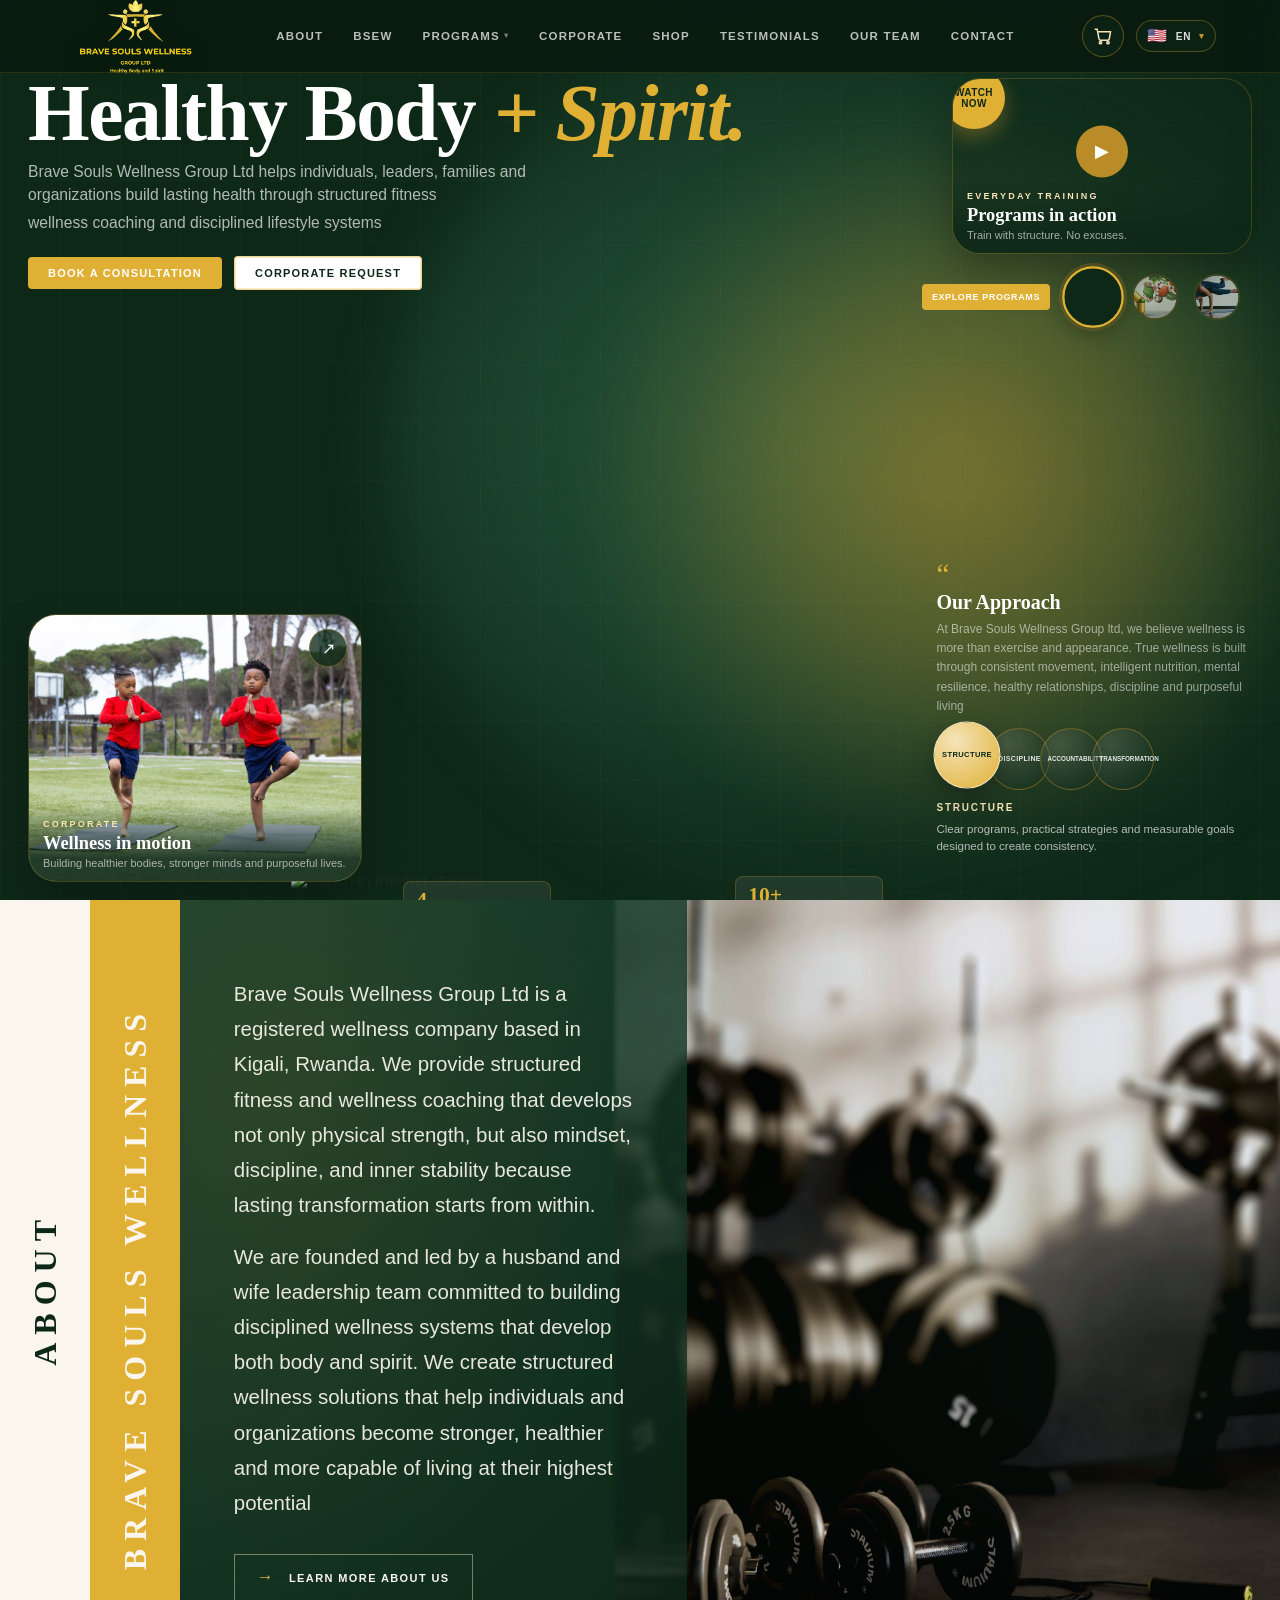
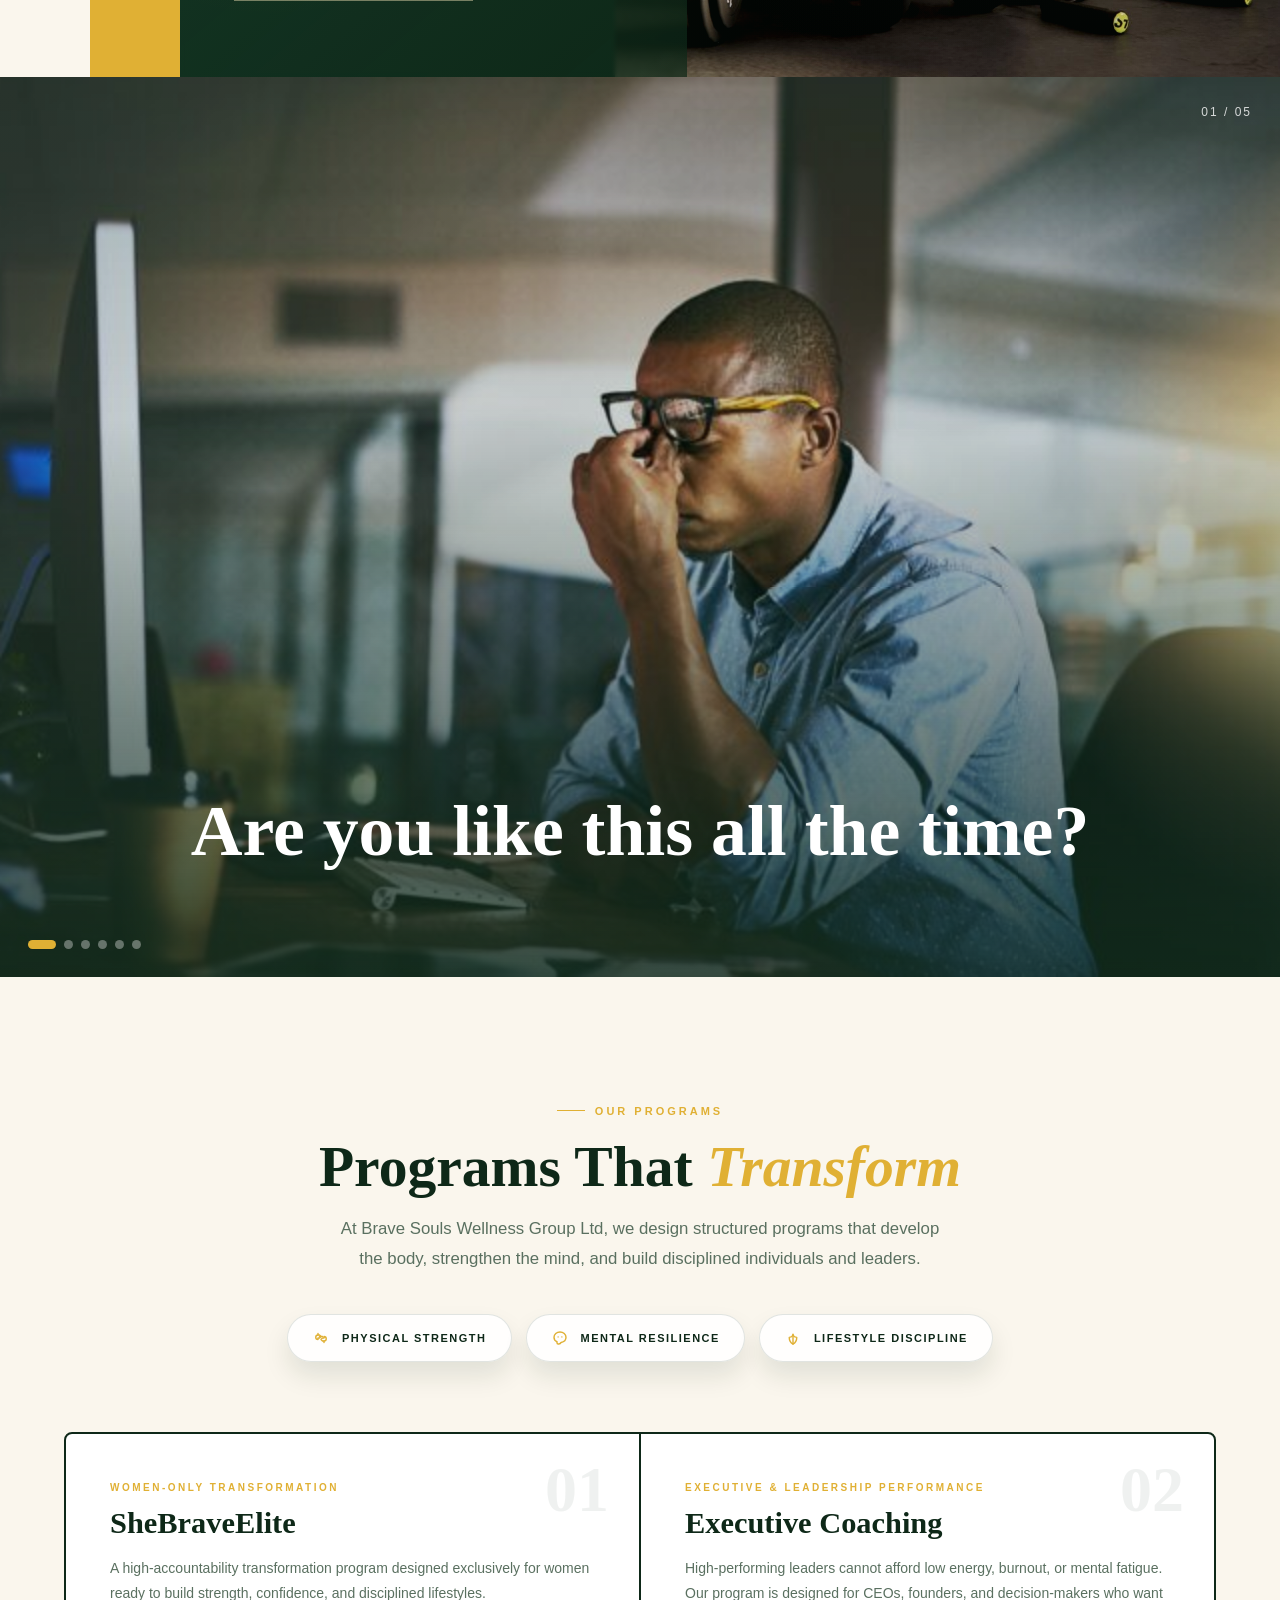
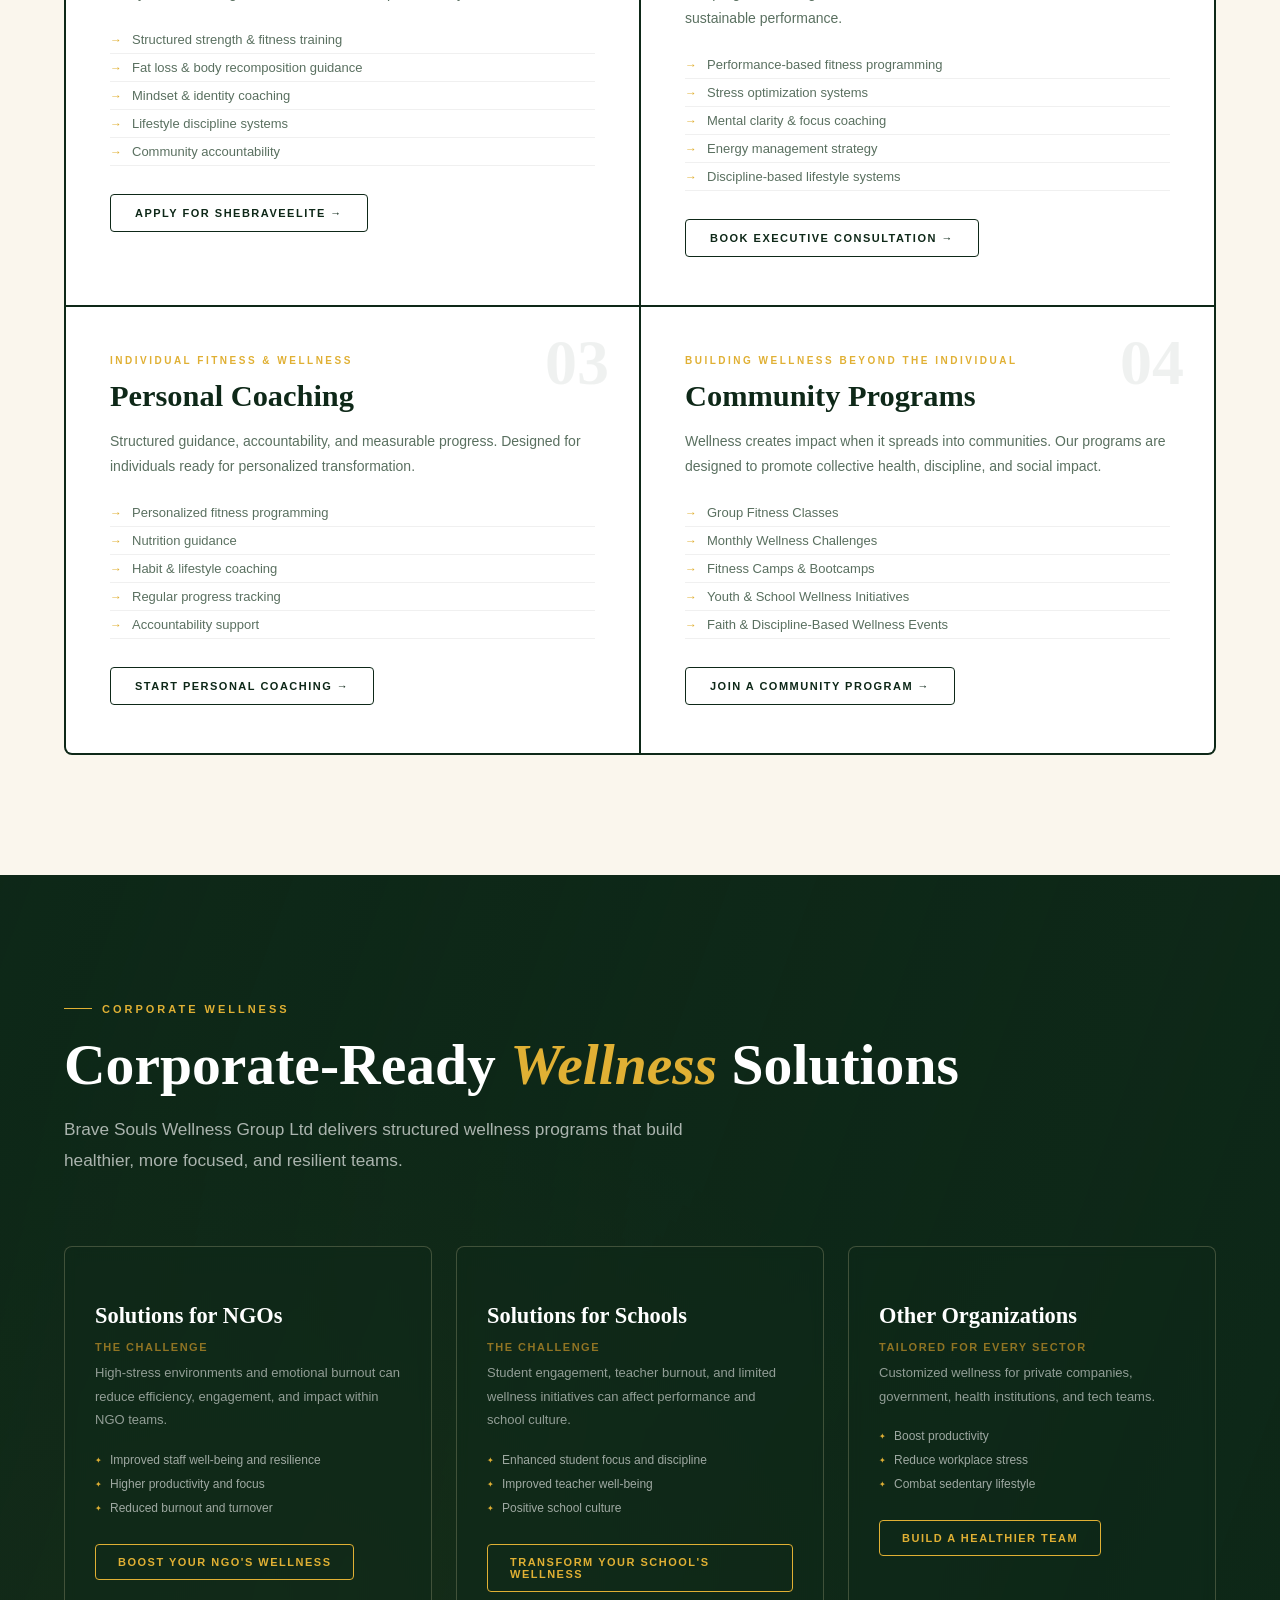
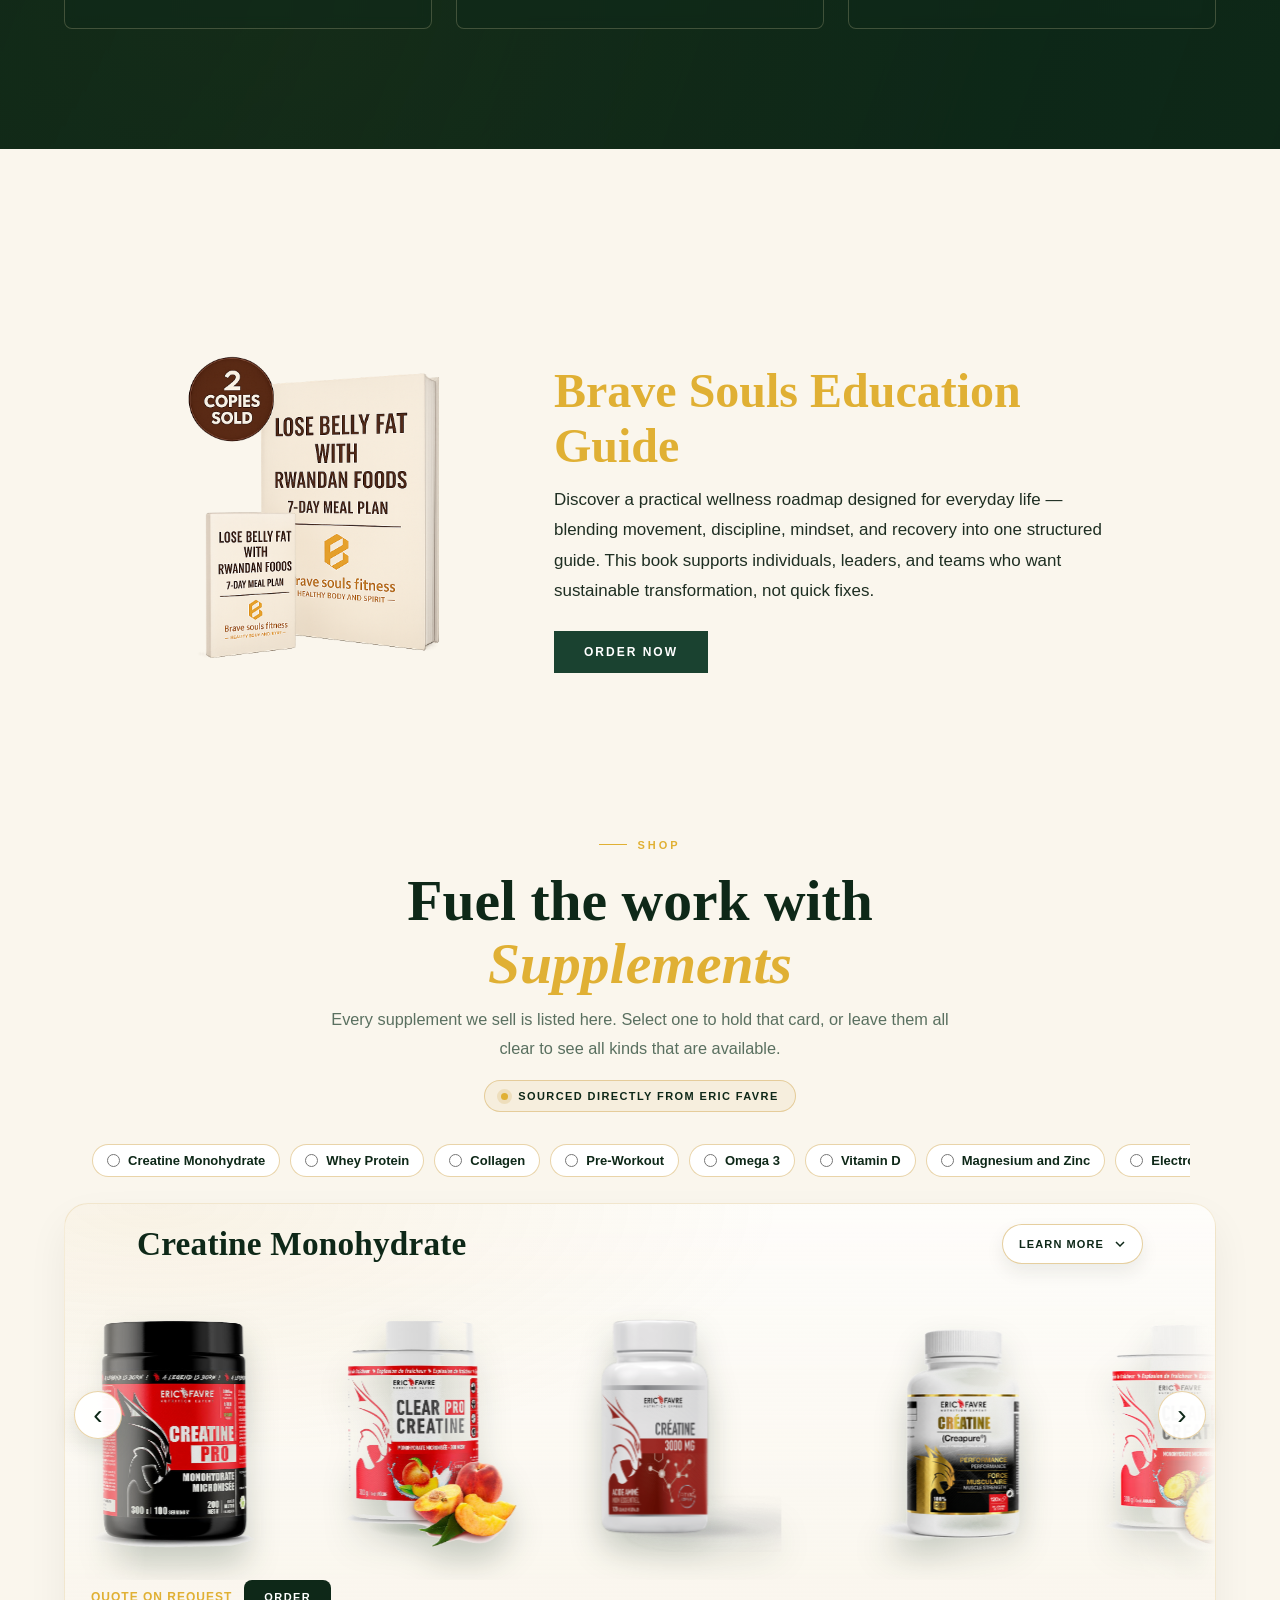
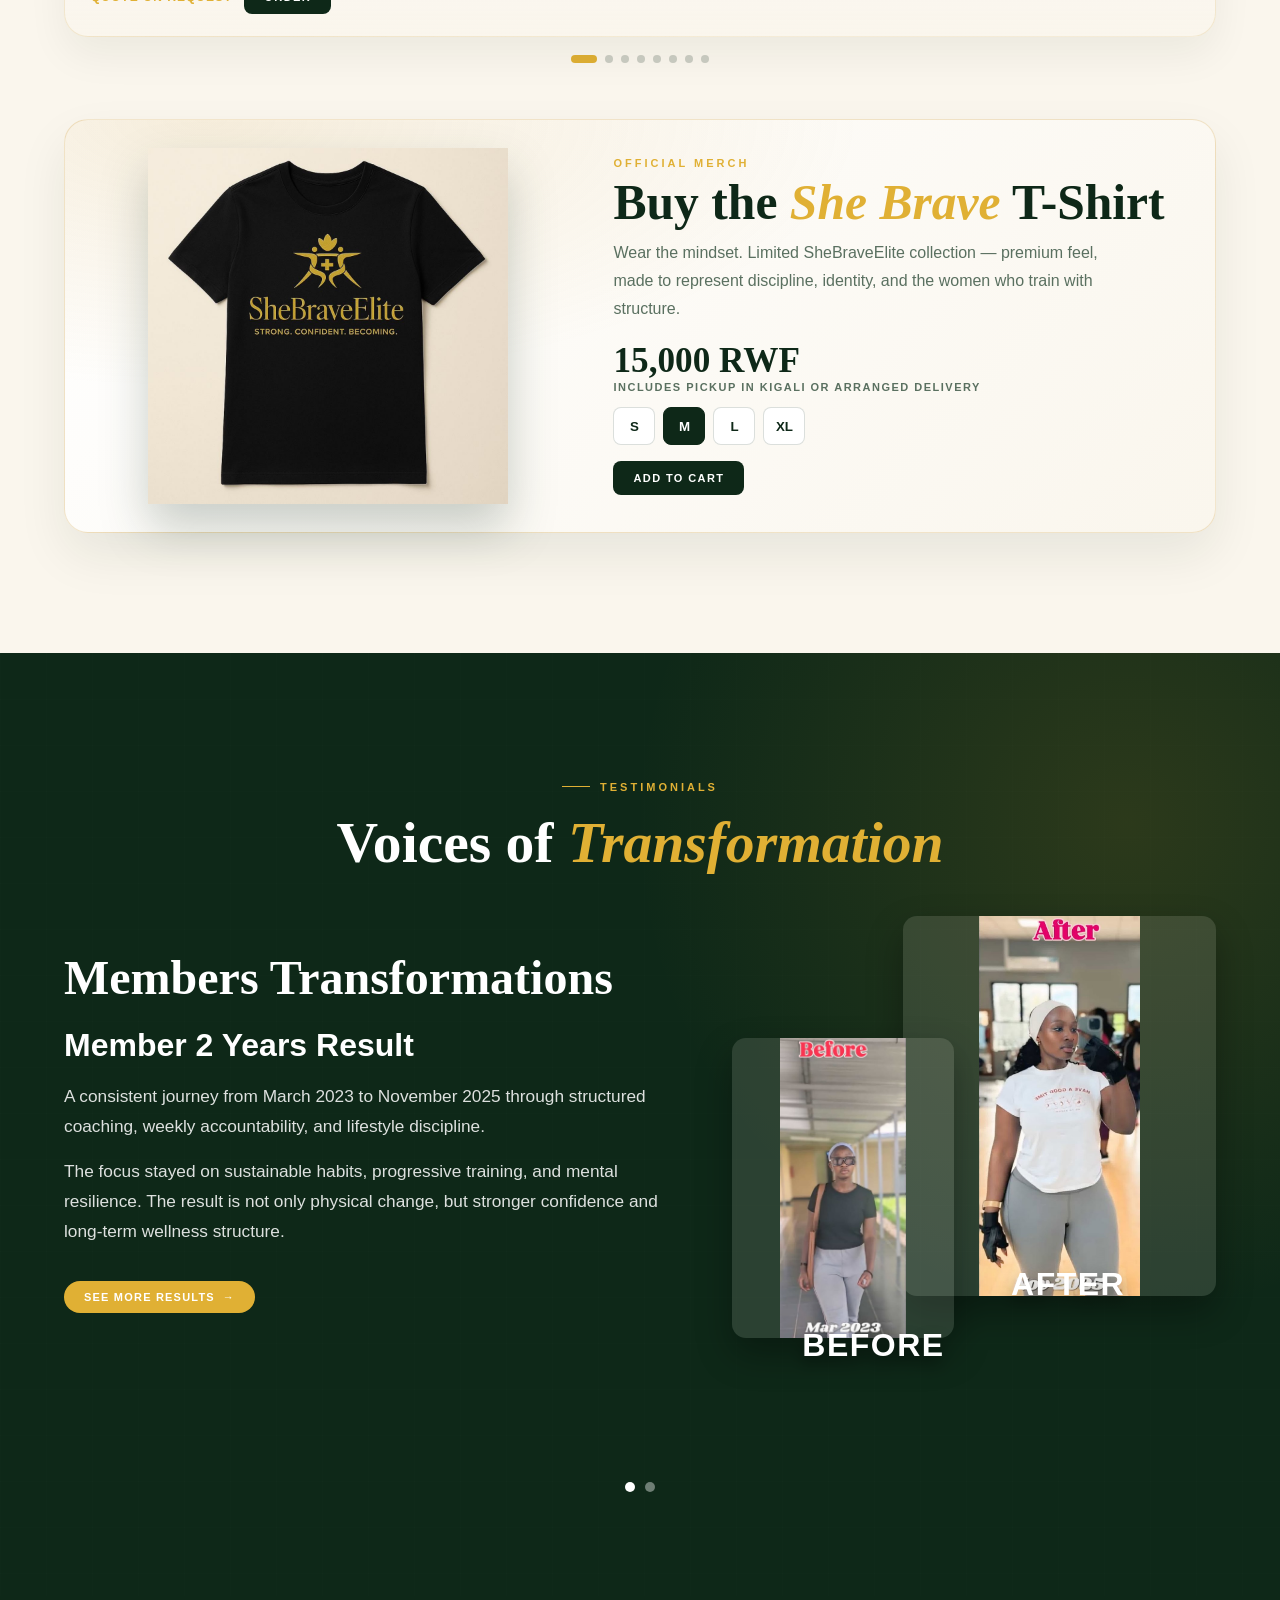
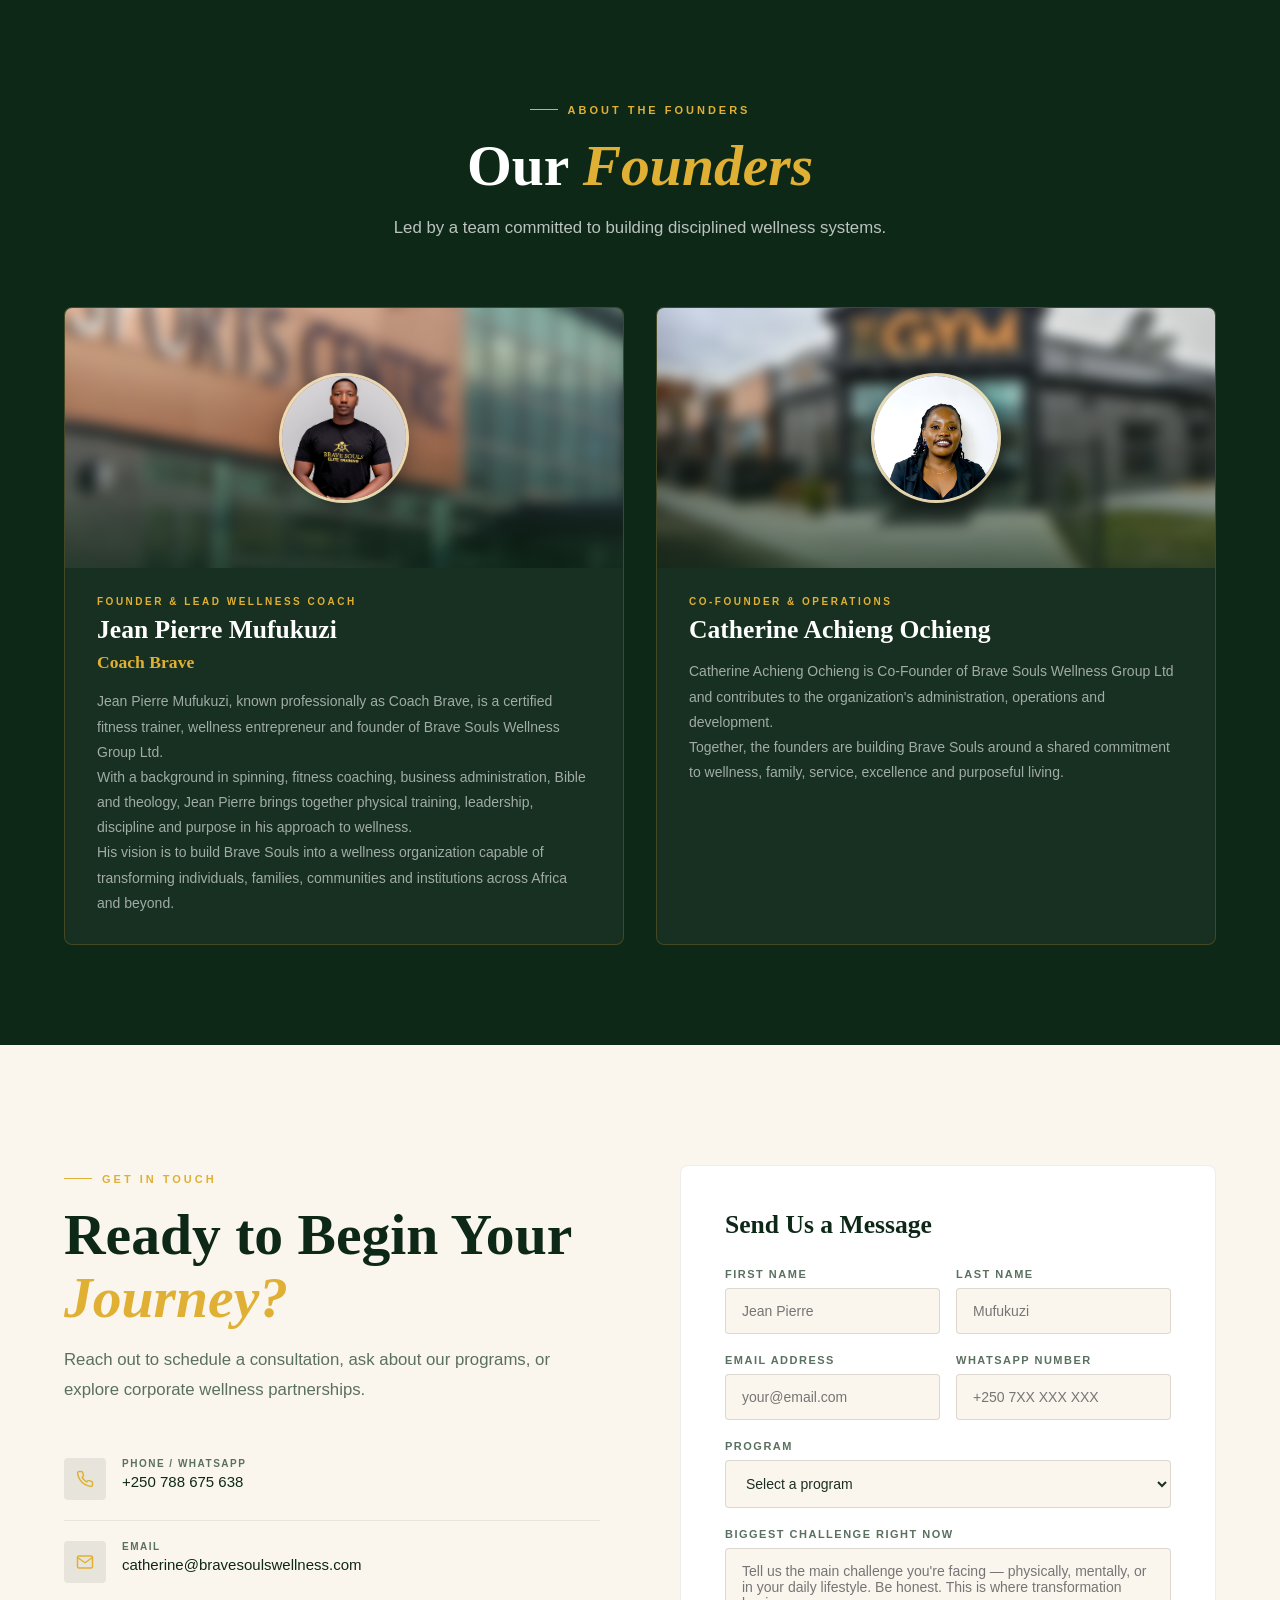
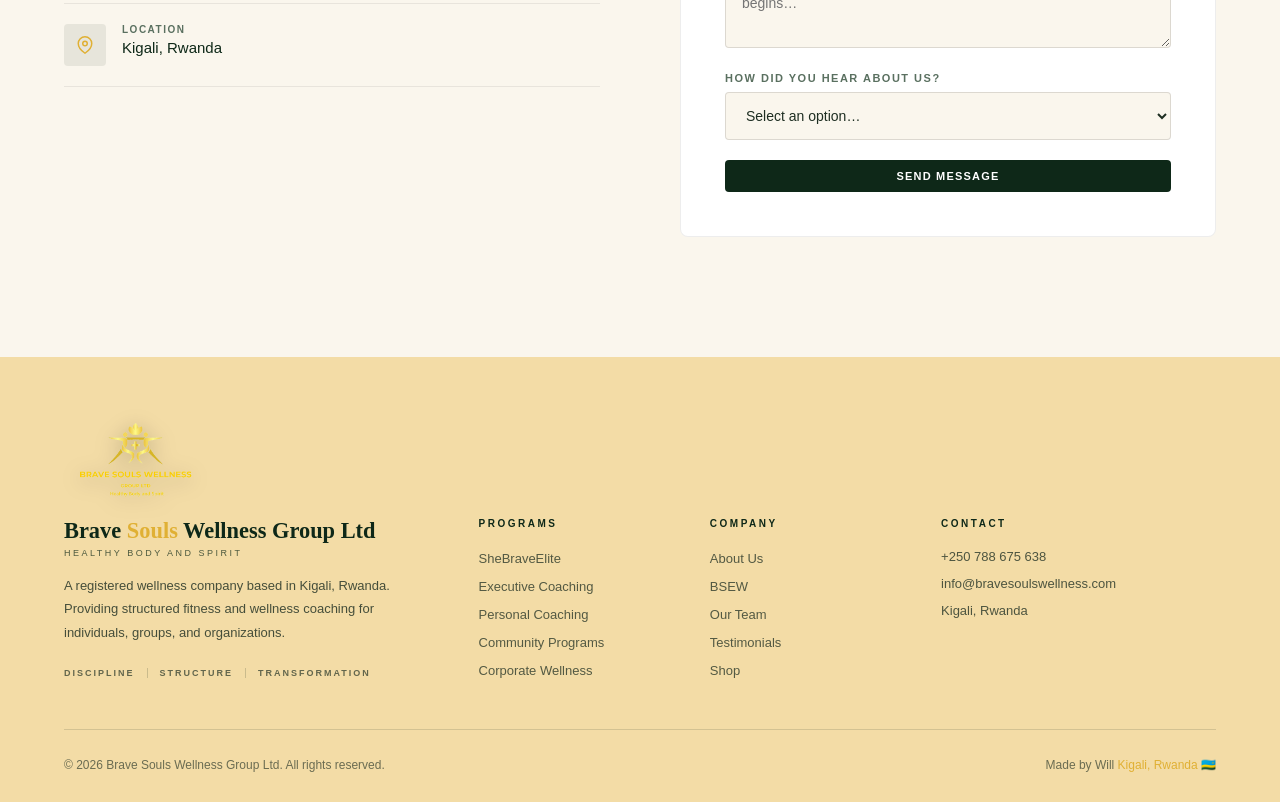
==== commit 4d706fc7: "Publish the shop, executive wellness, and about updates for the live site. Co-authored-by: Cursor <c" ====
--- a/index.html
+++ b/index.html
@@ -1,2725 +1,4881 @@
-<!DOCTYPE html>
+<!doctype html>
 <html lang="en">
-<head>
-<meta charset="UTF-8">
-<meta name="viewport" content="width=device-width, initial-scale=1.0">
-<title>Brave Souls Wellness Group Ltd | Healthy Body and Spirit</title>
-<meta name="description" content="Brave Souls Wellness Group Ltd — Premium fitness, wellness and coaching in Kigali, Rwanda. Structured programs for individuals, teams & organizations.">
-<link rel="preconnect" href="https://fonts.googleapis.com">
-<link href="https://fonts.googleapis.com/css2?family=Cormorant+Garamond:ital,wght@0,300;0,400;0,600;0,700;1,400;1,600&family=Outfit:wght@300;400;500;600;700&display=swap" rel="stylesheet">
-<style>
-:root {
-  --green-deep:   #0e2818;
-  --green-mid:    #1a4230;
-  --green-light:  #2d6648;
-  --green-muted:  #3a7a55;
-  --gold:         #c8942a;
-  --gold-light:   #e4b84a;
-  --gold-pale:    #f5e4b8;
-  --cream:        #faf6ed;
-  --white:        #ffffff;
-  --charcoal:     #1c1c1c;
-  --text-dark:    #1e2e22;
-  --text-muted:   #5a7060;
-  --border:       rgba(200,148,42,0.25);
-  --shadow:       0 20px 60px rgba(14,40,24,0.18);
-  --radius:       4px;
-  --transition:   0.4s cubic-bezier(0.25,0.46,0.45,0.94);
-}
-
-*, *::before, *::after { box-sizing: border-box; margin: 0; padding: 0; }
-html { scroll-behavior: smooth; font-size: 16px; }
-body {
-  font-family: 'Outfit', sans-serif;
-  color: var(--text-dark);
-  background: var(--cream);
-  overflow-x: hidden;
-}
-.container { max-width: 1200px; margin: 0 auto; padding: 0 24px; }
-
-.btn {
-  display: inline-flex; align-items: center; gap: 10px;
-  font-family: 'Outfit', sans-serif; font-size: 13px;
-  font-weight: 600; letter-spacing: 1.5px; text-transform: uppercase;
-  text-decoration: none; border: none; cursor: pointer;
-  padding: 16px 34px; border-radius: var(--radius);
-  transition: var(--transition);
-}
-.btn-gold { background: var(--gold); color: var(--white); }
-.btn-gold:hover { background: var(--gold-light); transform: translateY(-2px); box-shadow: 0 8px 24px rgba(200,148,42,0.4); }
-.btn-outline-white {
-  background: transparent; color: var(--white);
-  border: 1.5px solid rgba(255,255,255,0.5);
-}
-.btn-outline-white:hover { background: var(--white); color: var(--green-deep); transform: translateY(-2px); }
-
-/* ══════════════════════════
-   NAVBAR
-══════════════════════════ */
-.navbar {
-  position: fixed; top: 0; left: 0; right: 0; z-index: 1000;
-  padding: 0;
-  background: rgba(10, 28, 16, 0.96);
-  backdrop-filter: blur(20px) saturate(1.4);
-  -webkit-backdrop-filter: blur(20px) saturate(1.4);
-  border-bottom: 1px solid rgba(200,148,42,0.18);
-  transition: background 0.35s ease, box-shadow 0.35s ease;
-}
-.navbar.scrolled {
-  background: rgba(8, 22, 12, 0.99);
-  box-shadow: 0 4px 32px rgba(0,0,0,0.35);
-}
-
-/* Inner layout */
-.navbar .container {
-  display: grid;
-  grid-template-columns: auto 1fr auto;
-  align-items: center;
-  height: 72px;
-  gap: 0;
-}
-
-/* ── Logo ── */
-.logo {
-  display: inline-flex;
-  align-items: center;
-  text-decoration: none;
-  flex-shrink: 0;
-  padding-right: 24px;
-}
-.logo-image {
-  height: 56px;
-  width: auto;
-  object-fit: contain;
-  display: block;
-  filter: drop-shadow(0 2px 8px rgba(0,0,0,0.3));
-  transition: opacity 0.25s;
-}
-.logo:hover .logo-image { opacity: 0.85; }
-
-/* ── Nav Links (desktop) ── */
-.nav-links {
-  display: flex;
-  align-items: center;
-  justify-content: center;
-  gap: 0;
-  list-style: none;
-  height: 100%;
-}
-.nav-links > li {
-  height: 100%;
-  display: flex;
-  align-items: center;
-  position: relative;
-}
-.nav-links > li > a {
-  display: flex;
-  align-items: center;
-  height: 100%;
-  padding: 0 15px;
-  font-family: 'Outfit', sans-serif;
-  font-size: 11.5px;
-  font-weight: 600;
-  letter-spacing: 1.2px;
-  text-transform: uppercase;
-  text-decoration: none;
-  color: rgba(255,255,255,0.72);
-  white-space: nowrap;
-  transition: color 0.25s ease;
-  position: relative;
-}
-/* Gold underline indicator */
-.nav-links > li > a::after {
-  content: '';
-  position: absolute;
-  bottom: 0; left: 50%; right: 50%;
-  height: 2px;
-  background: var(--gold);
-  border-radius: 1px 1px 0 0;
-  transition: left 0.3s ease, right 0.3s ease;
-}
-.nav-links > li > a:hover,
-.nav-links > li > a.active {
-  color: var(--white);
-}
-.nav-links > li > a:hover::after,
-.nav-links > li > a.active::after {
-  left: 12px; right: 12px;
-}
-.nav-links > li > a.active { color: var(--gold-light); }
-
-/* Dropdown arrow */
-.nav-links .dropdown > a .arrow {
-  display: inline-block;
-  margin-left: 4px;
-  font-size: 8px;
-  opacity: 0.6;
-  transition: transform 0.25s ease;
-  line-height: 1;
-}
-.nav-links .dropdown:hover > a .arrow { transform: rotate(180deg); }
-
-/* ── Dropdown menu ── */
-.dropdown-menu {
-  display: block;
-  visibility: hidden;
-  opacity: 0;
-  pointer-events: none;
-  position: absolute;
-  top: calc(100% + 4px);
-  left: 50%;
-  transform: translateX(-50%) translateY(-8px);
-  min-width: 230px;
-  background: #0b2316;
-  border: 1px solid rgba(200,148,42,0.22);
-  border-radius: 8px;
-  padding: 10px 0;
-  box-shadow: 0 20px 60px rgba(0,0,0,0.5), 0 0 0 1px rgba(200,148,42,0.06);
-  transition: opacity 0.25s ease, transform 0.25s ease, visibility 0.25s;
-}
-/* Arrow tip */
-.dropdown-menu::before {
-  content: '';
-  position: absolute;
-  top: -6px; left: 50%;
-  transform: translateX(-50%);
-  border: 6px solid transparent;
-  border-bottom-color: rgba(200,148,42,0.22);
-  border-top: none;
-}
-.dropdown:hover .dropdown-menu {
-  visibility: visible;
-  opacity: 1;
-  pointer-events: auto;
-  transform: translateX(-50%) translateY(0);
-}
-.dropdown-menu a {
-  display: flex;
-  align-items: center;
-  gap: 10px;
-  padding: 11px 20px;
-  font-size: 12.5px;
-  font-weight: 500;
-  color: rgba(255,255,255,0.7);
-  text-decoration: none;
-  text-transform: none;
-  letter-spacing: 0.3px;
-  transition: color 0.2s, background 0.2s, padding-left 0.2s;
-  border-left: 2px solid transparent;
-}
-.dropdown-menu a:hover {
-  color: var(--gold);
-  background: rgba(200,148,42,0.08);
-  padding-left: 24px;
-  border-left-color: var(--gold);
-}
-.dropdown-menu a .dm-icon {
-  font-size: 13px; width: 20px; text-align: center; flex-shrink: 0;
-}
-.dropdown-menu .dm-divider {
-  height: 1px;
-  background: rgba(255,255,255,0.06);
-  margin: 6px 16px;
-}
-
-/* ── CTA Button ── */
-.nav-cta {
-  padding: 11px 22px;
-  font-size: 11px;
-  letter-spacing: 1.5px;
-  white-space: nowrap;
-  flex-shrink: 0;
-  border-radius: 6px;
-  box-shadow: 0 4px 16px rgba(200,148,42,0.3);
-  transition: background 0.25s, transform 0.25s, box-shadow 0.25s;
-}
-.nav-cta:hover {
-  background: var(--gold-light) !important;
-  transform: translateY(-2px);
-  box-shadow: 0 8px 24px rgba(200,148,42,0.45);
-}
-
-/* ── Right side wrapper ── */
-.nav-right {
-  display: flex;
-  align-items: center;
-  gap: 12px;
-  padding-left: 24px;
-}
-
-/* Hamburger */
-.hamburger {
-  display: none; flex-direction: column; gap: 5px;
-  cursor: pointer; padding: 6px; z-index: 1001;
-}
-.hamburger span {
-  display: block; width: 26px; height: 2px;
-  background: var(--white); border-radius: 2px;
-  transition: all 0.35s cubic-bezier(0.16,1,0.3,1);
-  transform-origin: center;
-}
-.hamburger.active span:nth-child(1) { transform: translateY(7px) rotate(45deg); }
-.hamburger.active span:nth-child(2) { opacity: 0; transform: scaleX(0); }
-.hamburger.active span:nth-child(3) { transform: translateY(-7px) rotate(-45deg); }
-
-/* Mobile menu overlay */
-.mobile-overlay {
-  display: none; position: fixed; inset: 0;
-  background: rgba(5,18,10,0.6); backdrop-filter: blur(4px);
-  z-index: 998;
-  opacity: 0; transition: opacity 0.35s ease;
-}
-.mobile-overlay.open { display: block; opacity: 1; }
-
-/* Mobile drawer */
-.mobile-menu {
-  position: fixed; top: 0; right: -100%; bottom: 0;
-  width: min(360px, 88vw);
-  background: linear-gradient(170deg, #0b2415 0%, #0e2818 60%, #0a1f12 100%);
-  border-left: 1px solid rgba(200,148,42,0.2);
-  z-index: 999; display: flex; flex-direction: column;
-  transition: right 0.4s cubic-bezier(0.16,1,0.3,1);
-  overflow-y: auto;
-  box-shadow: -20px 0 60px rgba(0,0,0,0.5);
-}
-.mobile-menu.open { right: 0; }
-
-/* Drawer header */
-.mm-header {
-  display: flex; align-items: center; justify-content: space-between;
-  padding: 24px 24px 20px;
-  border-bottom: 1px solid rgba(200,148,42,0.15);
-  background: rgba(200,148,42,0.04);
-}
-.mm-brand {
-  display: flex; flex-direction: column;
-}
-.mm-brand-name {
-  font-family: 'Cormorant Garamond', serif;
-  font-size: 1.05rem; font-weight: 700; color: var(--white);
-  letter-spacing: 0.5px;
-}
-.mm-brand-name span { color: var(--gold); }
-.mm-brand-sub {
-  font-size: 8px; letter-spacing: 3px; text-transform: uppercase;
-  color: rgba(255,255,255,0.35); margin-top: 3px;
-}
-.mm-close {
-  width: 36px; height: 36px; border-radius: 50%;
-  background: rgba(255,255,255,0.07); border: 1px solid rgba(255,255,255,0.12);
-  cursor: pointer; display: flex; align-items: center; justify-content: center;
-  color: var(--white); font-size: 1rem;
-  transition: background 0.25s, border-color 0.25s;
-  flex-shrink: 0;
-}
-.mm-close:hover { background: rgba(200,148,42,0.2); border-color: var(--gold); color: var(--gold); }
-
-/* Drawer nav body */
-.mm-body { flex: 1; padding: 12px 0; }
-.mm-section-label {
-  font-size: 8px; font-weight: 700; letter-spacing: 3px; text-transform: uppercase;
-  color: rgba(200,148,42,0.6); padding: 16px 24px 8px;
-}
-.mm-divider {
-  height: 1px; background: rgba(255,255,255,0.06); margin: 8px 24px;
-}
-.mobile-menu a {
-  display: flex; align-items: center; gap: 14px;
-  padding: 14px 24px;
-  font-family: 'Outfit', sans-serif;
-  font-size: 0.95rem; font-weight: 500;
-  color: rgba(255,255,255,0.8); text-decoration: none;
-  transition: all 0.25s ease;
-  border-left: 2px solid transparent;
-  position: relative;
-}
-.mobile-menu a:hover {
-  color: var(--gold);
-  background: rgba(200,148,42,0.07);
-  border-left-color: var(--gold);
-  padding-left: 28px;
-}
-.mm-icon {
-  width: 34px; height: 34px; border-radius: 8px;
-  background: rgba(255,255,255,0.05); border: 1px solid rgba(255,255,255,0.08);
-  display: flex; align-items: center; justify-content: center;
-  font-size: 0.9rem; flex-shrink: 0;
-  transition: background 0.25s, border-color 0.25s;
-}
-.mobile-menu a:hover .mm-icon {
-  background: rgba(200,148,42,0.15); border-color: rgba(200,148,42,0.4);
-}
-.mm-sub { font-size: 10px; color: rgba(255,255,255,0.35); display: block; margin-top: 1px; }
-.mm-text { display: flex; flex-direction: column; }
-
-/* Programs sub-links */
-.mm-sub-links {
-  background: rgba(0,0,0,0.15);
-  border-left: 2px solid rgba(200,148,42,0.2);
-  margin-left: 24px;
-}
-.mm-sub-links a {
-  padding: 10px 16px 10px 24px;
-  font-size: 0.85rem;
-  color: rgba(255,255,255,0.55);
-  border-left: none;
-}
-.mm-sub-links a:hover {
-  color: var(--gold); background: rgba(200,148,42,0.06);
-  padding-left: 30px; border-left: none;
-}
-
-/* CTA at bottom */
-.mm-footer {
-  padding: 20px 24px 32px;
-  border-top: 1px solid rgba(200,148,42,0.12);
-  background: rgba(200,148,42,0.03);
-}
-.mm-cta {
-  display: flex; align-items: center; justify-content: center; gap: 10px;
-  width: 100%; padding: 15px;
-  background: var(--gold);
-  color: var(--white) !important;
-  font-size: 11px !important; font-weight: 700 !important;
-  letter-spacing: 2px; text-transform: uppercase;
-  border-radius: 6px; text-decoration: none !important;
-  transition: background 0.25s, transform 0.25s !important;
-  border-left: none !important;
-  box-shadow: 0 6px 20px rgba(200,148,42,0.35);
-}
-.mm-cta:hover {
-  background: var(--gold-light) !important;
-  transform: translateY(-2px) !important;
-  padding-left: 15px !important;
-  border-left: none !important;
-}
-.mm-social {
-  display: flex; gap: 10px; margin-top: 14px; justify-content: center;
-}
-.mm-social-btn {
-  flex: 1; padding: 10px 8px;
-  background: rgba(255,255,255,0.05); border: 1px solid rgba(255,255,255,0.08);
-  border-radius: 6px; text-decoration: none;
-  color: rgba(255,255,255,0.5) !important;
-  font-size: 10px !important; font-weight: 600 !important;
-  letter-spacing: 1px; text-transform: uppercase;
-  text-align: center; transition: all 0.25s !important;
-  border-left: none !important;
-}
-.mm-social-btn:hover {
-  background: rgba(200,148,42,0.12) !important;
-  border-color: rgba(200,148,42,0.3) !important;
-  color: var(--gold) !important;
-  padding-left: 8px !important; border-left: none !important;
-}
-
-/* ── HERO ── */
-.hero {
-  min-height: 85vh; position: relative;
-  display: flex; align-items: center;
-  background: var(--green-deep);
-  overflow: hidden;
-}
-.hero-bg {
-  position: absolute; inset: 0;
-  background: var(--green-deep);
-  overflow: hidden;
-}
-.hero-bg::before,
-.hero-bg::after {
-  content: "";
-  position: absolute;
-  pointer-events: none;
-  border-radius: 50%;
-  will-change: transform, opacity;
-  animation: heroWaveDrift 12s ease-in-out infinite;
-  animation-play-state: running;
-  filter: blur(28px);
-}
-.hero-bg::before {
-  width: 82%;
-  height: 105%;
-  right: -12%;
-  top: -2%;
-  background: radial-gradient(
-    ellipse at 42% 48%,
-    rgba(45,102,72,0.78) 0%,
-    rgba(45,102,72,0.42) 38%,
-    rgba(45,102,72,0.14) 58%,
-    transparent 72%
-  );
-}
-.hero-bg::after {
-  width: 58%;
-  height: 82%;
-  right: -4%;
-  top: 12%;
-  left: auto;
-  background: radial-gradient(
-    ellipse at 50% 50%,
-    rgba(200,148,42,0.52) 0%,
-    rgba(200,148,42,0.28) 36%,
-    rgba(200,148,42,0.1) 56%,
-    transparent 72%
-  );
-  animation-duration: 15s;
-  animation-direction: alternate;
-  animation-delay: -4s;
-}
-@keyframes heroWaveDrift {
-  0%, 100% { transform: translate3d(0, 0, 0) scale(1); opacity: 1; }
-  25% { transform: translate3d(-6%, 4%, 0) scale(1.1); opacity: 1; }
-  50% { transform: translate3d(5%, -5%, 0) scale(0.92); opacity: 0.92; }
-  75% { transform: translate3d(-4%, -4%, 0) scale(1.06); opacity: 1; }
-}
-.hero-grid {
-  position: absolute; inset: 0; opacity: 0.04;
-  background-image:
-    linear-gradient(rgba(255,255,255,0.5) 1px, transparent 1px),
-    linear-gradient(90deg, rgba(255,255,255,0.5) 1px, transparent 1px);
-  background-size: 60px 60px;
-}
-.hero-content {
-  position: relative; z-index: 2;
-  display: grid; grid-template-columns: 1fr 1fr;
-  gap: 64px; align-items: center;
-  padding: 118px 0 72px;
-  margin-top: -150px;
-}
-.hero-left {
-  max-width: 560px;
-  margin-top: -200px;
-}
-.hero-eyebrow {
-  display: inline-flex; align-items: center; gap: 12px;
-  font-size: 10px; font-weight: 600; letter-spacing: 3.5px;
-  text-transform: uppercase; color: var(--gold);
-  margin-bottom: 28px;
-}
-.hero-eyebrow::before { content: ''; width: 40px; height: 1px; background: var(--gold); }
-.hero-headline {
-  font-family: 'Cormorant Garamond', serif;
-  font-size: clamp(3rem, 7vw, 5.5rem);
-  font-weight: 700; line-height: 1.0;
-  color: var(--white);
-  margin-bottom: 12px;
-}
-.hero-headline em { font-style: italic; color: var(--gold); }
-.hero-sub {
-  font-size: 1.05rem; line-height: 1.8;
-  color: rgba(255,255,255,0.65);
-  max-width: 480px; margin-bottom: 40px;
-}
-.hero-btns { display: flex; flex-wrap: wrap; gap: 14px; margin-bottom: 56px; }
-.hero-values { display: flex; align-items: center; gap: 0; }
-.hero-values span {
-  font-size: 10px; font-weight: 600; letter-spacing: 2.5px;
-  text-transform: uppercase; color: rgba(255,255,255,0.5);
-}
-.hero-values .dot { color: var(--gold); margin: 0 14px; font-size: 16px; }
-
-.hero-right {
-  position: relative;
-  display: flex;
-  flex-direction: column;
-  align-items: center;
-  justify-content: center;
-}
-.hero-coach-wrap {
-  position: relative;
-  width: min(550px, 100%);
-  margin: 0 auto;
-  isolation: isolate;
-}
-.hero-coach-img {
-  width: 100%;
-  height: auto;
-  display: block;
-  object-fit: contain;
-  filter: saturate(1.04) contrast(1.02);
-  -webkit-mask-image: linear-gradient(
-    to bottom,
-    rgba(0, 0, 0, 1) 0%,
-    rgba(0, 0, 0, 1) 56%,
-    rgba(0, 0, 0, 0.9) 66%,
-    rgba(0, 0, 0, 0.58) 77%,
-    rgba(0, 0, 0, 0.24) 88%,
-    rgba(0, 0, 0, 0.06) 95%,
-    rgba(0, 0, 0, 0) 100%
-  );
-  mask-image: linear-gradient(
-    to bottom,
-    rgba(0, 0, 0, 1) 0%,
-    rgba(0, 0, 0, 1) 56%,
-    rgba(0, 0, 0, 0.9) 66%,
-    rgba(0, 0, 0, 0.58) 77%,
-    rgba(0, 0, 0, 0.24) 88%,
-    rgba(0, 0, 0, 0.06) 95%,
-    rgba(0, 0, 0, 0) 100%
-  );
-}
-/* Misty bottom fade like your reference design */
-.hero-coach-wrap::after {
-  content: "";
-  position: absolute;
-  inset: 0;
-  background: linear-gradient(
-    to bottom,
-    rgba(14,40,24,0) 52%,
-    rgba(14,40,24,0.08) 64%,
-    rgba(14,40,24,0.24) 76%,
-    rgba(14,40,24,0.5) 90%,
-    rgba(14,40,24,0.78) 100%
-  );
-  pointer-events: none;
-  z-index: 2;
-}
-.hero-coach-wrap::before {
-  content: none;
-}
-
-.hero-card {
-  background: rgba(255,255,255,0.06);
-  border: 1px solid var(--border);
-  border-radius: 8px; padding: 18px 22px;
-  width: 100%; max-width: 250px;
-  backdrop-filter: blur(10px);
-}
-.hero-card-floating {
-  position: absolute;
-  z-index: 3;
-  opacity: 1;
-  animation: statsFloat 5.8s ease-in-out infinite;
-  animation-play-state: running;
-}
-.hero-card-floating.animate { opacity: 1; transform: none; }
-.hero-card-floating.card-1 { top: calc(8% + 60px); right: -6%; }
-.hero-card-floating.card-2 { top: 44%; left: -10%; animation-delay: 1.7s; }
-.hero-card-num {
-  font-family: 'Cormorant Garamond', serif;
-  font-size: 2.3rem; font-weight: 700; color: var(--gold);
-  line-height: 1;
-}
-.hero-card-label {
-  font-size: 11px; letter-spacing: 1.4px; text-transform: uppercase;
-  color: rgba(255,255,255,0.62); margin-top: 6px;
-}
-
-.hero-tags {
-  margin-top: 42px; /* moved down for coach image space */
-  display: flex; flex-wrap: wrap; gap: 10px; justify-content: center;
-  max-width: 460px;
-}
-.hero-tag {
-  font-size: 11px; font-weight: 500; letter-spacing: 0.5px;
-  color: rgba(255,255,255,0.65); padding: 8px 16px;
-  border: 1px solid rgba(255,255,255,0.15); border-radius: 50px;
-}
-
-@keyframes statsFloat {
-  0%, 100% { opacity: 1; transform: translate3d(0, 0, 0) scale(1); }
-  50% { opacity: 1; transform: translate3d(0, -10px, 0) scale(1.015); }
-}
-
-@keyframes fadeUp {
-  from { opacity: 0; transform: translateY(30px); }
-  to   { opacity: 1; transform: translateY(0); }
-}
-.animate { opacity: 0; transform: translateY(30px); transition: opacity 0.7s ease, transform 0.7s ease; }
-.animate.visible { opacity: 1; transform: translateY(0); }
-.delay-1 { transition-delay: 0.1s; }
-.delay-2 { transition-delay: 0.2s; }
-.delay-3 { transition-delay: 0.3s; }
-.delay-4 { transition-delay: 0.4s; }
-
-/* ── ABOUT (SinCity-inspired structure, brand-mapped colors) ── */
-.about-showcase {
-  background: var(--cream);
-  padding: 0;
-}
-.about-shell {
-  width: 100%;
-  min-height: 84vh;
-  display: grid;
-  grid-template-columns: 180px 0.95fr 1.45fr;
-  overflow: hidden;
-  background: var(--green-deep);
-}
-.about-rail {
-  background: var(--cream); /* white -> beige */
-  display: grid;
-  grid-template-columns: 1fr 1fr;
-}
-.about-rail-col {
-  display: flex;
-  align-items: center;
-  justify-content: center;
-}
-.about-rail-col--beige {
-  background: var(--cream);
-}
-.about-rail-col--gold {
-  background: var(--gold); /* black -> gold */
-}
-.about-rail-text {
-  writing-mode: vertical-rl;
-  transform: rotate(180deg);
-  letter-spacing: 8px;
-  font-size: clamp(1.6rem, 2.5vw, 2.4rem);
-  font-weight: 700;
-  text-transform: uppercase;
-  font-family: 'Cormorant Garamond', serif;
-}
-.about-rail-col--beige .about-rail-text {
-  color: var(--green-deep);
-}
-.about-rail-col--gold .about-rail-text {
-  color: var(--cream);
-}
-.about-copy {
-  background: linear-gradient(140deg, rgba(26,66,48,0.9) 0%, rgba(14,40,24,0.74) 100%); /* green flame, slightly transparent */
-  color: var(--cream);
-  display: flex;
-  flex-direction: column;
-  justify-content: center;
-  padding: clamp(36px, 6vw, 76px) clamp(28px, 4.2vw, 56px);
-  position: relative;
-  z-index: 2;
-  margin-right: -72px;
-  backdrop-filter: blur(2px);
-}
-.about-copy::before {
-  content: "";
-  position: absolute;
-  inset: 0;
-  background: radial-gradient(ellipse at 18% 25%, rgba(200,148,42,0.12) 0%, transparent 64%);
-  pointer-events: none;
-  animation: ambientGlow 18s ease-in-out infinite alternate;
-  animation-play-state: running;
-}
-@keyframes ambientGlow {
-  0% { opacity: 0.55; transform: scale(1); }
-  100% { opacity: 1; transform: scale(1.06); }
-}
-.about-copy-inner {
-  position: relative;
-  z-index: 1;
-  max-width: 520px;
-}
-.about-copy-inner p {
-  font-size: clamp(1rem, 1.6vw, 1.34rem);
-  line-height: 1.72;
-  color: rgba(250,246,237,0.92);
-}
-.about-copy-cta {
-  margin-top: 34px;
-  display: inline-flex;
-  align-items: center;
-  gap: 14px;
-  padding: 14px 22px;
-  border: 1px solid rgba(245,228,184,0.45);
-  color: var(--cream);
-  text-decoration: none;
-  letter-spacing: 1.4px;
-  text-transform: uppercase;
-  font-size: 11px;
-  font-weight: 600;
-  transition: var(--transition);
-  width: fit-content;
-}
-.about-copy-cta-arrow {
-  color: var(--gold-light);
-  font-size: 1.05rem;
-  line-height: 1;
-}
-.about-copy-cta:hover {
-  background: rgba(250,246,237,0.08);
-  border-color: var(--gold-light);
-}
-.about-visual {
-  position: relative;
-  overflow: hidden;
-  background: var(--green-deep);
-  z-index: 1;
-}
-.about-visual img {
-  width: 100%;
-  height: 100%;
-  object-fit: cover;
-  object-position: center;
-  display: block;
-  filter: saturate(0.92) contrast(1.05);
-}
-.about-visual::after {
-  content: "";
-  position: absolute;
-  inset: 0;
-  background:
-    linear-gradient(90deg, rgba(14,40,24,0.22) 0%, rgba(14,40,24,0.06) 35%, rgba(14,40,24,0) 64%),
-    radial-gradient(ellipse at 78% 58%, rgba(45,102,72,0.14) 0%, rgba(14,40,24,0) 66%);
-  pointer-events: none;
-}
-
-/* ── RESTORED SECTIONS ── */
-.section-label {
-  display: inline-flex; align-items: center; gap: 10px;
-  font-family: 'Outfit', sans-serif; font-size: 11px; font-weight: 600;
-  letter-spacing: 3px; text-transform: uppercase; color: var(--gold);
-  margin-bottom: 18px;
-}
-.section-label::before {
-  content: ''; display: block; width: 28px; height: 1px; background: var(--gold);
-}
-.section-title {
-  font-family: 'Cormorant Garamond', serif;
-  font-size: clamp(2.2rem, 5vw, 3.6rem);
-  font-weight: 700; line-height: 1.1;
-  color: var(--green-deep);
-}
-.section-title.light { color: var(--white); }
-.section-title em { font-style: italic; color: var(--gold); }
-.section-sub {
-  font-size: 1.05rem; line-height: 1.8;
-  color: var(--text-muted); max-width: 600px;
-  margin-top: 16px;
-}
-.section-sub.light { color: rgba(255,255,255,0.72); }
-.btn-outline-gold {
-  background: transparent; color: var(--gold);
-  border: 1.5px solid var(--gold);
-}
-.btn-outline-gold:hover { background: var(--gold); color: var(--white); transform: translateY(-2px); }
-.btn-green {
-  background: var(--green-deep); color: var(--white);
-}
-.btn-green:hover { background: var(--green-mid); transform: translateY(-2px); box-shadow: 0 8px 24px rgba(14,40,24,0.35); }
-
-.programs { padding: 120px 0; background: var(--cream); }
-.programs-header { text-align: center; margin-bottom: 20px; }
-.programs-header .section-sub { margin: 16px auto 0; text-align: center; }
-.pillars-strip {
-  display: flex; justify-content: center; gap: 14px; flex-wrap: wrap;
-  margin: 40px 0 70px;
-  perspective: 1100px;
-}
-.pillar-item {
-  display: flex; align-items: center; gap: 12px;
-  padding: 14px 24px;
-  border: 1px solid rgba(14,40,24,0.12);
-  background: rgba(255,255,255,0.86);
-  box-shadow: 0 14px 26px rgba(14,40,24,0.1);
-  font-size: 11px; font-weight: 700; letter-spacing: 1.5px;
-  text-transform: uppercase; color: var(--green-deep);
-  border-radius: 999px;
-  transform-style: preserve-3d;
-  animation: shuffleOrbit 6.6s ease-in-out infinite;
-  animation-play-state: running;
-  transition: transform 0.35s ease, box-shadow 0.35s ease, border-color 0.35s ease;
-}
-.pillar-item:nth-child(1) { animation-delay: 0s; }
-.pillar-item:nth-child(2) { animation-delay: 0.35s; }
-.pillar-item:nth-child(3) { animation-delay: 0.7s; }
-.pillar-item:hover {
-  box-shadow: 0 18px 30px rgba(14,40,24,0.18);
-  border-color: rgba(200,148,42,0.5);
-}
-.pillar-item svg {
-  width: 18px;
-  height: 18px;
-  stroke: var(--gold);
-  fill: none;
-  stroke-width: 1.9;
-  stroke-linecap: round;
-  stroke-linejoin: round;
-  flex-shrink: 0;
-}
-.programs-grid {
-  display: grid; grid-template-columns: repeat(2, 1fr);
-  gap: 2px; background: var(--green-deep);
-  border: 2px solid var(--green-deep);
-  border-radius: 8px; overflow: hidden;
-}
-.program-block {
-  background: var(--white); padding: 48px 44px;
-  position: relative; overflow: hidden;
-  transition: background 0.4s, transform 0.35s ease, box-shadow 0.35s ease;
-}
-.program-block:hover { background: var(--green-deep); transform: translateY(-6px); box-shadow: 0 14px 28px rgba(14,40,24,0.2); }
-.program-block:hover .program-title,
-.program-block:hover .program-tag,
-.program-block:hover .program-desc,
-.program-block:hover .program-item { color: rgba(255,255,255,0.75); }
-.program-block:hover .program-title { color: var(--white); }
-.program-block:hover .program-cta { background: var(--gold); color: var(--white); border-color: var(--gold); }
-.program-num {
-  font-family: 'Cormorant Garamond', serif;
-  font-size: 4rem; font-weight: 700;
-  color: var(--green-deep); opacity: 0.06;
-  position: absolute; top: 24px; right: 30px;
-  line-height: 1; transition: opacity 0.4s;
-}
-.program-block:hover .program-num { opacity: 0.12; color: var(--gold); }
-.program-tag {
-  font-size: 10px; font-weight: 600; letter-spacing: 2.5px;
-  text-transform: uppercase; color: var(--gold);
-  margin-bottom: 12px;
-}
-.program-title {
-  font-family: 'Cormorant Garamond', serif;
-  font-size: 1.9rem; font-weight: 700; color: var(--green-deep);
-  line-height: 1.2; margin-bottom: 14px;
-}
-.program-desc {
-  font-size: 14px; line-height: 1.8; color: var(--text-muted);
-  margin-bottom: 20px;
-}
-.program-list { list-style: none; margin-bottom: 28px; }
-.program-item {
-  font-size: 13px; color: var(--text-muted);
-  padding: 6px 0; border-bottom: 1px solid rgba(0,0,0,0.06);
-  display: flex; align-items: center; gap: 10px;
-}
-.program-item::before {
-  content: '→'; color: var(--gold); font-size: 12px; flex-shrink: 0;
-}
-.program-cta {
-  display: inline-flex; font-size: 11px; font-weight: 600;
-  letter-spacing: 1.5px; text-transform: uppercase;
-  padding: 12px 24px; border: 1.5px solid var(--green-deep);
-  color: var(--green-deep); text-decoration: none;
-  border-radius: var(--radius); transition: var(--transition);
-  cursor: pointer; background: transparent;
-}
-
-.corporate {
-  padding: 120px 0;
-  background: var(--green-deep);
-  position: relative; overflow: hidden;
-}
-.corporate::after {
-  content: '';
-  position: absolute; inset: 0;
-  background:
-    linear-gradient(110deg, rgba(14,40,24,0.84) 0%, rgba(14,40,24,0.62) 48%, rgba(14,40,24,0.78) 100%),
-    radial-gradient(ellipse at 18% 84%, rgba(200,148,42,0.12) 0%, rgba(200,148,42,0) 52%);
-  z-index: 1;
-  pointer-events: none;
-}
-.corp-video {
-  position: absolute;
-  inset: 0;
-  width: 100%;
-  height: 100%;
-  object-fit: cover;
-  object-position: center;
-  z-index: 0;
-  filter: saturate(1.05) contrast(1.04);
-}
-.corporate .container {
-  position: relative;
-  z-index: 2;
-}
-.corp-header { margin-bottom: 70px; }
-.corp-intro {
-  font-size: 1.08rem; line-height: 1.8; color: rgba(255,255,255,0.65);
-  max-width: 680px; margin-top: 18px;
-}
-.corp-grid { display: grid; grid-template-columns: repeat(3,1fr); gap: 24px; }
-.corp-card {
-  background: rgba(14,40,24,0.5); border: 1px solid rgba(245,228,184,0.22);
-  border-radius: 8px; padding: 36px 30px;
-  backdrop-filter: blur(6px);
-  transition: transform 0.3s ease, border-color 0.3s ease, box-shadow 0.3s ease;
-}
-.corp-card:hover {
-  transform: translateY(-6px);
-  border-color: var(--gold);
-  box-shadow: 0 12px 30px rgba(0,0,0,0.24);
-}
-.corp-card-icon { font-size: 2rem; margin-bottom: 20px; }
-.corp-card-title {
-  font-family: 'Cormorant Garamond', serif;
-  font-size: 1.4rem; font-weight: 700; color: var(--white);
-  margin-bottom: 12px;
-}
-.corp-problem {
-  font-size: 11px; font-weight: 600; letter-spacing: 1.5px;
-  text-transform: uppercase; color: rgba(200,148,42,0.7);
-  margin-bottom: 8px;
-}
-.corp-text { font-size: 13px; line-height: 1.8; color: rgba(255,255,255,0.55); margin-bottom: 16px; }
-.corp-outcomes { list-style: none; margin-bottom: 24px; }
-.corp-outcome {
-  font-size: 12px; color: rgba(255,255,255,0.6);
-  padding: 5px 0; display: flex; align-items: flex-start; gap: 8px;
-}
-.corp-outcome::before { content: '✦'; color: var(--gold); font-size: 8px; margin-top: 3px; }
-.corp-cta {
-  display: inline-flex; font-size: 11px; font-weight: 600;
-  letter-spacing: 1.5px; text-transform: uppercase;
-  padding: 11px 22px; border: 1px solid var(--gold);
-  color: var(--gold); text-decoration: none;
-  border-radius: var(--radius); transition: var(--transition);
-}
-.corp-cta:hover { background: var(--gold); color: var(--white); }
-
-.founders {
-  padding: 100px 0;
-  background: var(--green-deep);
-  position: relative; overflow: hidden;
-}
-.founders-header { text-align: center; margin-bottom: 64px; }
-.founders-grid { display: grid; grid-template-columns: 1fr 1fr; gap: 32px; }
-.founder-card {
-  background: rgba(255,255,255,0.04);
-  border: 1px solid var(--border);
-  border-radius: 8px; overflow: hidden;
-  transition: transform 0.3s ease, border-color 0.3s ease;
-}
-.founder-card:hover { transform: translateY(-5px); border-color: var(--gold); }
-.founder-photo {
-  height: 260px;
-  background: var(--green-mid);
-  display: flex;
-  align-items: center;
-  justify-content: center;
-  position: relative;
-  overflow: hidden;
-}
-.founder-photo::before {
-  content: "";
-  position: absolute;
-  inset: 0;
-  background-size: cover;
-  background-position: center;
-  filter: blur(6px) saturate(1.05) contrast(1.02);
-  transform: scale(1.12);
-}
-.founder-photo::after {
-  content: "";
-  position: absolute;
-  inset: 0;
-  background: linear-gradient(to top, rgba(14,40,24,0.72) 0%, rgba(14,40,24,0.2) 45%, rgba(14,40,24,0.06) 100%);
-}
-.founder-photo-ceo::before { background-image: url("images/background4jpg.jpg"); }
-.founder-photo-co::before { background-image: url("images/background3.jpg"); }
-.founder-avatar {
-  width: 130px; height: 130px; border-radius: 50%;
-  border: 3px solid rgba(245,228,184,0.9);
-  box-shadow: 0 10px 24px rgba(0,0,0,0.35);
-  object-fit: cover;
-  position: relative;
-  z-index: 1;
-  background: rgba(255,255,255,0.1);
-}
-.founder-body { padding: 28px 32px; }
-.founder-role {
-  font-size: 10px; font-weight: 600; letter-spacing: 2.5px;
-  text-transform: uppercase; color: var(--gold); margin-bottom: 8px;
-}
-.founder-name {
-  font-family: 'Cormorant Garamond', serif;
-  font-size: 1.6rem; font-weight: 700; color: var(--white);
-  margin-bottom: 14px;
-}
-.founder-bio { font-size: 14px; line-height: 1.8; color: rgba(255,255,255,0.6); }
-.founder-read-more {
-  display: inline-flex;
-  align-items: center;
-  gap: 8px;
-  margin-top: 16px;
-  padding: 0;
-  background: none;
-  border: none;
-  cursor: pointer;
-  font-family: 'Outfit', sans-serif;
-  font-size: 11px;
-  font-weight: 600;
-  letter-spacing: 2px;
-  text-transform: uppercase;
-  color: var(--gold);
-  transition: color 0.25s ease, gap 0.25s ease;
-}
-.founder-read-more:hover { color: var(--gold-light); gap: 12px; }
-.founder-read-more-arrow {
-  display: inline-flex;
-  align-items: center;
-  justify-content: center;
-  width: 22px;
-  height: 22px;
-  border-radius: 50%;
-  border: 1px solid rgba(200,148,42,0.4);
-  font-size: 12px;
-  line-height: 1;
-  transition: transform 0.4s cubic-bezier(0.25,0.46,0.45,0.94), background 0.25s ease;
-}
-.founder-read-more:hover .founder-read-more-arrow { background: rgba(200,148,42,0.12); }
-.founder-card.expanded .founder-read-more-arrow { transform: rotate(180deg); }
-.founder-expanded {
-  display: grid;
-  grid-template-rows: 0fr;
-  transition: grid-template-rows 0.5s cubic-bezier(0.25,0.46,0.45,0.94);
-}
-.founder-expanded-inner { overflow: hidden; min-height: 0; }
-.founder-card.expanded .founder-expanded { grid-template-rows: 1fr; }
-.founder-expanded-content { padding-top: 20px; }
-.founder-credentials {
-  list-style: none;
-  display: flex;
-  flex-direction: column;
-  gap: 10px;
-  margin-bottom: 22px;
-}
-.founder-credentials li {
-  display: flex;
-  align-items: flex-start;
-  gap: 10px;
-  font-size: 13px;
-  line-height: 1.6;
-  color: rgba(255,255,255,0.72);
-}
-.founder-credentials li::before {
-  content: "•";
-  color: var(--gold);
-  font-weight: 700;
-  flex-shrink: 0;
-  margin-top: 1px;
-}
-.founder-bio-extended {
-  font-size: 14px;
-  line-height: 1.85;
-  color: rgba(255,255,255,0.65);
-  margin-bottom: 20px;
-}
-.founder-quote {
-  margin: 0 0 20px;
-  padding: 18px 20px;
-  border-left: 3px solid var(--gold);
-  background: rgba(200,148,42,0.1);
-  font-family: 'Cormorant Garamond', serif;
-  font-size: 1.15rem;
-  font-style: italic;
-  font-weight: 600;
-  color: var(--gold-pale);
-  line-height: 1.65;
-}
-.founder-highlights + .founder-quote { margin-top: 22px; margin-bottom: 0; }
-.founder-highlights {
-  margin-top: 18px;
-  display: flex;
-  flex-wrap: wrap;
-  gap: 8px;
-}
-.founder-chip {
-  font-size: 10px;
-  font-weight: 600;
-  letter-spacing: 1.1px;
-  text-transform: uppercase;
-  color: rgba(255,255,255,0.82);
-  border: 1px solid rgba(245,228,184,0.32);
-  background: rgba(255,255,255,0.05);
-  padding: 6px 10px;
-  border-radius: 999px;
-}
-
-.booking { padding: 120px 0; background: var(--cream); }
-.booking-header { text-align: center; margin-bottom: 16px; }
-.book-feature {
-  display: grid;
-  grid-template-columns: minmax(240px, 360px) 1fr;
-  align-items: center;
-  gap: clamp(28px, 5vw, 74px);
-  margin: 0 auto 64px;
-  max-width: 1020px;
-}
-.book-feature-media { justify-self: center; }
-.book-card {
-  width: min(340px, 86vw);
-  aspect-ratio: 3 / 4.4;
-  border-radius: 0;
-  overflow: visible;
-  background: transparent;
-  border: none;
-  box-shadow: none;
-  animation: bookFloat 6.2s ease-in-out infinite;
-  animation-play-state: running;
-}
-.book-card img {
-  width: 100%;
-  height: 100%;
-  object-fit: contain;
-  display: block;
-}
-.book-feature-copy h3 {
-  font-family: 'Cormorant Garamond', serif;
-  font-size: clamp(2rem, 4vw, 3rem);
-  color: var(--gold);
-  margin-bottom: 12px;
-}
-.book-feature-copy p {
-  color: var(--text-dark);
-  font-size: 1.06rem;
-  line-height: 1.8;
-  max-width: 560px;
-}
-.book-feature-cta {
-  margin-top: 24px;
-  display: inline-flex;
-  align-items: center;
-  padding: 14px 30px;
-  background: var(--green-mid);
-  color: var(--white);
-  letter-spacing: 2px;
-  text-transform: uppercase;
-  font-size: 12px;
-  font-weight: 600;
-  text-decoration: none;
-  transition: transform 0.3s ease, box-shadow 0.3s ease, background 0.3s ease;
-}
-.book-feature-cta:hover {
-  transform: translateY(-3px);
-  box-shadow: 0 12px 24px rgba(14,40,24,0.22);
-  background: var(--green-deep);
-}
-.booking-grid {
-  display: grid; grid-template-columns: repeat(3, 1fr);
-  gap: 24px; margin: 60px 0 40px;
-}
-.booking-card {
-  background: linear-gradient(180deg, #ffffff 0%, #fdfbf6 100%);
-  border: 1px solid rgba(0,0,0,0.08);
-  border-radius: 14px; overflow: hidden;
-  position: relative;
-  transition: transform 0.3s ease, box-shadow 0.3s ease, border-color 0.3s ease;
-}
-.booking-card:hover {
-  transform: translateY(-8px);
-  box-shadow: 0 18px 34px rgba(14,40,24,0.14);
-  border-color: rgba(200,148,42,0.45);
-}
-.booking-card.featured {
-  border-color: rgba(200,148,42,0.6);
-  box-shadow: 0 14px 36px rgba(200,148,42,0.2);
-}
-.booking-top {
-  background: linear-gradient(140deg, var(--green-deep) 0%, var(--green-mid) 100%);
-  padding: 32px 32px 26px;
-}
-.booking-type {
-  display: inline-flex;
-  align-items: center;
-  font-size: 10px; font-weight: 700; letter-spacing: 1.7px;
-  text-transform: uppercase; color: var(--gold-pale);
-  margin-bottom: 12px;
-  padding: 6px 10px;
-  border-radius: 999px;
-  border: 1px solid rgba(245,228,184,0.35);
-  background: rgba(245,228,184,0.1);
-}
-.booking-title {
-  font-family: 'Cormorant Garamond', serif;
-  font-size: 1.52rem; font-weight: 700; color: var(--white);
-}
-.booking-body { padding: 28px 32px; }
-.booking-price {
-  font-family: 'Cormorant Garamond', serif;
-  font-size: 2.3rem; font-weight: 700; color: var(--green-deep);
-  margin-bottom: 6px;
-  line-height: 1.1;
-}
-.booking-currency {
-  font-size: 0.95rem;
-  letter-spacing: 1.1px;
-  text-transform: uppercase;
-  color: var(--text-muted);
-  margin-bottom: 16px;
-}
-.booking-feature {
-  font-size: 13px; color: var(--text-muted); padding: 8px 0;
-  border-bottom: 1px solid rgba(14,40,24,0.08);
-  display: flex;
-  gap: 10px;
-  align-items: flex-start;
-}
-.booking-feature::before {
-  content: "✓";
-  color: var(--green-mid);
-  font-weight: 700;
-  margin-top: 1px;
-}
-.booking-feature:last-child { border-bottom: none; }
-.booking-choose-btn {
-  margin-top: 20px;
-  width: 100%;
-  display: inline-flex;
-  justify-content: center;
-  align-items: center;
-  padding: 12px 16px;
-  border-radius: 10px;
-  border: 1px solid var(--green-deep);
-  text-decoration: none;
-  text-transform: uppercase;
-  letter-spacing: 1.4px;
-  font-size: 11px;
-  font-weight: 700;
-  color: var(--green-deep);
-  transition: var(--transition);
-}
-.booking-choose-btn:hover {
-  background: var(--green-deep);
-  color: var(--white);
-}
-.booking-card.featured .booking-choose-btn {
-  background: var(--gold);
-  border-color: var(--gold);
-  color: var(--white);
-}
-.booking-card.featured .booking-choose-btn:hover {
-  background: var(--gold-light);
-}
-.booking-badge {
-  position: absolute;
-  top: 14px;
-  right: 14px;
-  background: var(--gold);
-  color: var(--white);
-  font-size: 9px;
-  font-weight: 700;
-  letter-spacing: 1.5px;
-  text-transform: uppercase;
-  padding: 6px 10px;
-  border-radius: 999px;
-}
-.booking-card::after {
-  content: "";
-  position: absolute;
-  inset: auto 0 0 0;
-  height: 3px;
-  background: linear-gradient(90deg, transparent 0%, rgba(200,148,42,0.35) 50%, transparent 100%);
-}
-
-.testimonials {
-  padding: 120px 0;
-  background: radial-gradient(circle at 88% 18%, rgba(200,148,42,0.16) 0%, rgba(14,40,24,0) 36%), var(--green-deep);
-  position: relative;
-  overflow: hidden;
-}
-.testimonials::before {
-  content: "";
-  position: absolute;
-  inset: 0;
-  background-image:
-    linear-gradient(rgba(255,255,255,0.03) 1px, transparent 1px),
-    linear-gradient(90deg, rgba(255,255,255,0.03) 1px, transparent 1px);
-  background-size: 46px 46px;
-  opacity: 0.25;
-  pointer-events: none;
-  animation: gridDrift 36s linear infinite;
-  animation-play-state: running;
-}
-@keyframes gridDrift {
-  0% { background-position: 0 0, 0 0; }
-  100% { background-position: 46px 46px, 46px 46px; }
-}
-.testi-header { text-align: center; margin-bottom: 42px; position: relative; z-index: 2; }
-.testi-slider {
-  position: relative;
-  z-index: 2;
-  min-height: 560px;
-}
-.testi-slide {
-  position: absolute;
-  inset: 0;
-  opacity: 0;
-  visibility: hidden;
-  transform: translateX(16px);
-  transition: opacity 0.55s ease, transform 0.55s ease, visibility 0.55s;
-}
-.testi-slide.active {
-  opacity: 1;
-  visibility: visible;
-  transform: translateX(0);
-}
-.testi-layout {
-  display: grid;
-  grid-template-columns: 1.2fr 1fr;
-  gap: 42px;
-  align-items: center;
-}
-.testi-copy h3 {
-  color: var(--white);
-  font-size: clamp(2rem, 4vw, 3rem);
-  font-family: 'Cormorant Garamond', serif;
-  margin-bottom: 22px;
-}
-.testi-copy h4 {
-  color: var(--white);
-  font-size: 2rem;
-  margin-bottom: 18px;
-}
-.testi-copy p {
-  color: rgba(255,255,255,0.86);
-  line-height: 1.72;
-  font-size: 1.08rem;
-  max-width: 620px;
-  margin-bottom: 16px;
-}
-.testi-cta-btn {
-  margin-top: 18px;
-  display: inline-flex;
-  align-items: center;
-  gap: 10px;
-  padding: 14px 30px;
-  background: var(--gold);
-  color: #fff;
-  text-decoration: none;
-  border-radius: 30px;
-  font-size: 13px;
-  letter-spacing: 1.3px;
-  text-transform: uppercase;
-  font-weight: 600;
-}
-.testi-media-stack {
-  position: relative;
-  min-height: 430px;
-}
-.testi-photo-card {
-  position: absolute;
-  border-radius: 14px;
-  overflow: hidden;
-  box-shadow: 0 16px 36px rgba(0,0,0,0.32);
-}
-.testi-photo-card img {
-  width: 100%;
-  height: 100%;
-  object-fit: contain;
-  background: rgba(250,246,237,0.12);
-  display: block;
-}
-.testi-photo-after {
-  width: 62%;
-  right: 0;
-  top: 0;
-  height: 380px;
-}
-.testi-photo-before {
-  width: 44%;
-  left: 4%;
-  bottom: 8px;
-  height: 300px;
-}
-.testi-tag {
-  position: absolute;
-  color: #fff;
-  font-weight: 700;
-  letter-spacing: 1.5px;
-  text-transform: uppercase;
-  font-size: 2rem;
-  text-shadow: 0 8px 16px rgba(0,0,0,0.45);
-}
-.testi-tag.after { right: 18%; top: 350px; }
-.testi-tag.before { left: 18%; bottom: -18px; }
-.testi-video-wrap {
-  border-radius: 16px;
-  overflow: hidden;
-  border: 1px solid rgba(255,255,255,0.12);
-  box-shadow: 0 18px 34px rgba(0,0,0,0.34);
-  max-width: 420px;
-  margin: 0 auto;
-}
-.testi-video {
-  width: 100%;
-  display: block;
-  aspect-ratio: 9/16;
-  object-fit: contain;
-  background: #0f151a;
-}
-.testi-dots {
-  position: absolute;
-  bottom: -16px;
-  left: 50%;
-  transform: translateX(-50%);
-  display: flex;
-  gap: 10px;
-}
-.testi-dot {
-  width: 10px;
-  height: 10px;
-  border-radius: 50%;
-  border: none;
-  background: rgba(255,255,255,0.4);
-  cursor: pointer;
-}
-.testi-dot.active {
-  background: var(--white);
-}
-
-.contact { padding: 120px 0; background: var(--cream); }
-.contact-grid { display: grid; grid-template-columns: 1fr 1fr; gap: 80px; }
-.contact-info-block { margin-top: 32px; }
-.contact-item {
-  display: flex; gap: 16px; align-items: flex-start;
-  padding: 20px 0; border-bottom: 1px solid rgba(0,0,0,0.07);
-}
-.contact-icon {
-  width: 42px; height: 42px; border-radius: 4px;
-  background: rgba(14,40,24,0.08);
-  display: flex; align-items: center; justify-content: center;
-<<<<<<< HEAD
-  font-size: 1.1rem; flex-shrink: 0; overflow: hidden;
-=======
-  font-size: 1.1rem; flex-shrink: 0;
-  color: var(--gold);
->>>>>>> origin/feature/responsive-posts
-}
-.page-icon { display: block; object-fit: contain; flex-shrink: 0; }
-.contact-icon .page-icon { width: 24px; height: 24px; }
-.contact-label {
-  font-size: 10px; font-weight: 600; letter-spacing: 1.5px;
-  text-transform: uppercase; color: var(--text-muted);
-}
-.contact-value { font-size: 15px; font-weight: 500; color: var(--green-deep); margin-top: 4px; }
-.contact-ctas { display: flex; flex-direction: column; gap: 12px; margin-top: 36px; }
-.contact-form-wrap {
-  background: var(--white); border: 1px solid rgba(0,0,0,0.07);
-  border-radius: 8px; padding: 44px;
-  transition: box-shadow 0.3s ease, transform 0.3s ease;
-}
-.contact-form-wrap:hover { box-shadow: 0 14px 30px rgba(14,40,24,0.1); transform: translateY(-3px); }
-
-@keyframes shuffleOrbit {
-  0%, 100% { transform: translate3d(0,0,0) rotateZ(0deg); }
-  20% { transform: translate3d(-6px,-4px,0) rotateZ(-3deg); }
-  50% { transform: translate3d(0,-7px,0) rotateZ(2deg); }
-  80% { transform: translate3d(6px,-3px,0) rotateZ(-2deg); }
-}
-@keyframes bookFloat {
-  0%, 100% { transform: translateY(0) rotate(-1deg); }
-  50% { transform: translateY(-10px) rotate(1deg); }
-}
-.contact-form-title {
-  font-family: 'Cormorant Garamond', serif;
-  font-size: 1.6rem; font-weight: 700; color: var(--green-deep);
-  margin-bottom: 28px;
-}
-.form-group { margin-bottom: 20px; }
-.form-group label {
-  display: block; font-size: 11px; font-weight: 600;
-  letter-spacing: 1.5px; text-transform: uppercase;
-  color: var(--text-muted); margin-bottom: 8px;
-}
-.form-group input,
-.form-group select,
-.form-group textarea {
-  width: 100%; padding: 14px 16px;
-  border: 1px solid rgba(0,0,0,0.12);
-  border-radius: var(--radius);
-  font-family: 'Outfit', sans-serif; font-size: 14px;
-  color: var(--text-dark); background: var(--cream);
-  outline: none;
-}
-.form-group textarea { resize: vertical; min-height: 100px; }
-.form-row { display: grid; grid-template-columns: 1fr 1fr; gap: 16px; }
-
-.footer {
-  background: #f3dca6;
-  color: rgba(30,46,34,0.82);
-  padding: 70px 0 30px;
-}
-.logo {
-  display: inline-flex;
-  align-items: center;
-  text-decoration: none;
-  height: 64px;
-  overflow: visible;
-  flex-shrink: 0;
-}
-.logo-image {
-  height: 110px;
-  width: auto;
-  object-fit: contain;
-  display: block;
-  margin-top: -43px;
-  margin-bottom: -43px;
-  filter: drop-shadow(0 4px 10px rgba(0, 0, 0, 0.28));
-}
-.footer-top {
-  display: grid; grid-template-columns: 2fr 1fr 1fr 1.5fr;
-  gap: 48px; padding-bottom: 50px;
-  border-bottom: 1px solid rgba(14,40,24,0.14);
-}
-.footer-brand-name {
-  font-family: 'Cormorant Garamond', serif;
-  font-size: 1.4rem; font-weight: 700; color: var(--green-deep);
-  margin-bottom: 4px;
-}
-.footer-brand-name span { color: var(--gold); }
-.footer-brand-tagline {
-  font-size: 9px; letter-spacing: 2.5px; text-transform: uppercase;
-  color: rgba(14,40,24,0.72); margin-bottom: 16px;
-}
-.footer-brand-desc { font-size: 13px; line-height: 1.8; margin-bottom: 24px; }
-.footer-values { display: flex; gap: 0; }
-.footer-val {
-  font-size: 9px; font-weight: 600; letter-spacing: 2px;
-  text-transform: uppercase; color: rgba(30,46,34,0.68);
-  padding: 0 12px;
-  border-right: 1px solid rgba(14,40,24,0.18);
-}
-.footer-val:first-child { padding-left: 0; }
-.footer-val:last-child { border-right: none; }
-.footer-col-title {
-  font-size: 10px; font-weight: 700; letter-spacing: 2.5px;
-  text-transform: uppercase; color: var(--green-deep);
-  margin-bottom: 20px;
-}
-.footer-links { list-style: none; display: flex; flex-direction: column; gap: 10px; }
-.footer-links a {
-  font-size: 13px; color: rgba(30,46,34,0.75); text-decoration: none;
-}
-.footer-links a:hover { color: var(--gold); }
-.footer-contact-item {
-  display: flex; gap: 10px; font-size: 13px;
-  color: rgba(30,46,34,0.78); margin-bottom: 12px;
-}
-.footer-bottom {
-  display: flex; align-items: center; justify-content: space-between;
-  padding-top: 28px; flex-wrap: wrap; gap: 12px;
-  font-size: 12px; color: rgba(30,46,34,0.64);
-}
-.footer-bottom-gold { color: var(--gold); }
-
-/* Placeholder sections so nav anchors still work */
-section.content-placeholder {
-  padding: 110px 0;
-  background: var(--cream);
-  border-top: 1px solid rgba(0,0,0,0.06);
-}
-.placeholder-title {
-  font-family: 'Cormorant Garamond', serif;
-  color: var(--green-deep);
-  font-size: 2.2rem;
-}
-.placeholder-sub {
-  margin-top: 10px;
-  color: var(--text-muted);
-}
-
-/* ══════════════════════════
-   RESPONSIVE — 1100px
-══════════════════════════ */
-@media (max-width: 1100px) {
-  .nav-links > li > a { padding: 0 10px; font-size: 10.5px; letter-spacing: 0.8px; }
-  .nav-cta { padding: 10px 18px; font-size: 10px; }
-  .logo-image { height: 48px; }
-}
-
-/* ══════════════════════════
-   RESPONSIVE — 960px (switch to mobile nav)
-══════════════════════════ */
-@media (max-width: 960px) {
-  /* Hide desktop links, show hamburger */
-  .nav-links { display: none !important; }
-  .nav-cta { display: none !important; }
-  .hamburger { display: flex !important; }
-
-  /* Simplify navbar grid to logo + hamburger */
-  .navbar .container {
-    display: flex;
-    align-items: center;
-    justify-content: space-between;
-    height: 64px;
-  }
-  .nav-right { padding-left: 0; }
-  .logo { padding-right: 0; }
-  .logo-image { height: 48px; }
-
-  /* Content */
-  .hero { min-height: auto; }
-  .hero-content { grid-template-columns: 1fr; gap: 34px; padding: 96px 0 52px; align-items: center; margin-top: 0; }
-  .hero-left { max-width: 680px; margin-top: 0; }
-  .hero-right { align-items: center; }
-  .hero-coach-wrap { width: min(480px, 100%); }
-  .hero-tags { justify-content: center; }
-  .hero-card-floating.card-1 { right: 2%; }
-  .hero-card-floating.card-2 { left: 2%; top: 54%; }
-
-  .about-shell {
-    grid-template-columns: 90px 1fr;
-    grid-template-rows: auto 350px;
-    min-height: auto;
-  }
-  .about-rail { grid-row: 1 / span 2; }
-  .about-rail-text { font-size: 1.2rem; letter-spacing: 5px; }
-  .about-copy { grid-column: 2; grid-row: 1; margin-right: 0; padding: 40px 28px; }
-  .about-copy-inner p { font-size: 0.95rem; }
-  .about-visual { grid-column: 2; grid-row: 2; }
-  .programs-grid, .corp-grid, .contact-grid, .booking-grid, .founders-grid { grid-template-columns: 1fr; }
-  .testi-layout { grid-template-columns: 1fr; }
-  .testi-media-stack { margin-top: 10px; min-height: 480px; }
-  .footer-top { grid-template-columns: 1fr 1fr; }
-}
-
-/* ══════════════════════════
-   RESPONSIVE — 768px
-══════════════════════════ */
-@media (max-width: 768px) {
-  .navbar .container { height: 58px; }
-  .logo-image { height: 42px; }
-
-  .hero-content { grid-template-columns: 1fr; padding: 86px 0 44px; gap: 28px; }
-  .hero-left {
-    max-width: 100%;
-    margin: 0 auto;
-    text-align: center;
-  }
-  .hero-sub {
-    margin-left: auto;
-    margin-right: auto;
-  }
-  .hero-btns {
-    justify-content: center;
-    margin-bottom: 40px;
-  }
-  .hero-values {
-    justify-content: center;
-  }
-  .hero-coach-wrap { width: min(430px, 100%); }
-  .hero-coach-img {
-    -webkit-mask-image: linear-gradient(
-      to bottom,
-      rgba(0, 0, 0, 1) 0%,
-      rgba(0, 0, 0, 1) 52%,
-      rgba(0, 0, 0, 0.86) 66%,
-      rgba(0, 0, 0, 0.48) 80%,
-      rgba(0, 0, 0, 0.16) 92%,
-      rgba(0, 0, 0, 0) 100%
-    );
-    mask-image: linear-gradient(
-      to bottom,
-      rgba(0, 0, 0, 1) 0%,
-      rgba(0, 0, 0, 1) 52%,
-      rgba(0, 0, 0, 0.86) 66%,
-      rgba(0, 0, 0, 0.48) 80%,
-      rgba(0, 0, 0, 0.16) 92%,
-      rgba(0, 0, 0, 0) 100%
-    );
-  }
-  .hero-card-floating {
-    max-width: 210px;
-    padding: 14px 16px;
-    animation-duration: 4.9s;
-  }
-  .hero-card-floating.card-1 { top: 5%; right: 0; }
-  .hero-card-floating.card-2 { top: 62%; left: 0; }
-  .hero-tags { margin-top: 34px; }
-
-  .about-shell {
-    grid-template-columns: 1fr;
-    grid-template-rows: auto auto auto;
-    min-height: auto;
-  }
-  .about-rail {
-    grid-template-columns: 1fr 1fr;
-    min-height: 72px;
-    order: -1;
-  }
-  .about-rail-col { padding: 16px 12px; }
-  .about-rail-text {
-    writing-mode: horizontal-tb;
-    transform: none;
-    letter-spacing: 4px;
-    font-size: 0.85rem;
-  }
-  .about-copy {
-    padding: 36px 24px;
-    margin-right: 0;
-  }
-  .about-copy-inner {
-    max-width: 100%;
-  }
-  .about-copy-inner p {
-    font-size: 0.95rem;
-    line-height: 1.8;
-  }
-  .about-visual {
-    min-height: 280px;
-  }
-  .book-feature {
-    grid-template-columns: 1fr;
-    text-align: center;
-    gap: 24px;
-  }
-  .book-feature-copy p {
-    margin-left: auto;
-    margin-right: auto;
-  }
-  .testi-slider { min-height: 860px; }
-  .testi-photo-after {
-    width: 70%;
-    height: 300px;
-    right: 2%;
-  }
-  .testi-photo-before {
-    width: 52%;
-    height: 220px;
-    left: 0;
-  }
-  .testi-tag { font-size: 1.6rem; }
-  .testi-tag.after { top: 308px; right: 16%; }
-  .testi-tag.before { left: 10%; bottom: 6px; }
-  .pillar-item {
-    animation-duration: 5.2s;
-    font-size: 10px;
-    letter-spacing: 1.2px;
-    padding: 12px 16px;
-  }
-  .pillar-item svg { width: 16px; height: 16px; }
-  .footer-top { grid-template-columns: 1fr; }
-  .form-row { grid-template-columns: 1fr; }
-}
-
-/* ══════════════════════════
-   RESPONSIVE — 560px
-══════════════════════════ */
-@media (max-width: 560px) {
-  .navbar .container { height: 52px; }
-  .logo-image { height: 36px; }
-
-  .hero-card-floating { display: none; }
-  .hero-tags { margin-top: 22px; }
-  .hero-headline { font-size: 2.8rem; }
-  .hero-btns { flex-direction: column; }
-  .hero-btns .btn { justify-content: center; }
-  .hero-content { padding: 72px 0 36px; }
-
-  /* About section — smallest screens */
-  .about-rail { min-height: 60px; }
-  .about-rail-col { padding: 12px 8px; }
-  .about-rail-text { font-size: 0.7rem; letter-spacing: 3px; }
-  .about-copy { padding: 28px 18px; }
-  .about-copy-inner p { font-size: 0.9rem; }
-  .about-visual { min-height: 220px; }
-  .about-copy-cta { font-size: 10px; padding: 12px 16px; }
-}
-</style>
-</head>
-<body>
-
-<!-- ═══════ NAVBAR ═══════ -->
-<nav class="navbar" id="navbar">
-  <div class="container">
-
-    <!-- Logo -->
-    <a href="#" class="logo">
-      <img src="images/logo.png" alt="Brave Souls Wellness logo" class="logo-image">
-    </a>
-
-    <!-- Desktop Nav Links -->
-    <ul class="nav-links" id="navLinks">
-      <li><a href="#about" data-section="about">About</a></li>
-
-      <li class="dropdown">
-        <a href="#programs" data-section="programs">Programs <span class="arrow">▾</span></a>
-        <div class="dropdown-menu">
-          <a href="sheisbraveelite.html"><span class="dm-icon">💜</span> SheBraveElite</a>
-          <a href="executivecoaching.html"><span class="dm-icon">🏆</span> Executive Coaching</a>
-          <a href="personaltraining.html"><span class="dm-icon">💪</span> Personal Coaching</a>
-          <div class="dm-divider"></div>
-          <a href="communitytraining.html"><span class="dm-icon">🤝</span> Community Programs</a>
-        </div>
-      </li>
-
-      <li><a href="#corporate" data-section="corporate">Corporate</a></li>
-      <li><a href="#testimonials" data-section="testimonials">Testimonials</a></li>
-      <li><a href="#team" data-section="team">Our Team</a></li>
-      <li><a href="contact.html">Contact</a></li>
-      <li>
-        <a href="admin-login.html" style="color:rgba(200,148,42,0.85); font-size:10px;">
-          🔐 Admin
+  <head>
+    <meta charset="UTF-8" />
+    <meta name="viewport" content="width=device-width, initial-scale=1.0" />
+    <title>Brave Souls Wellness Group Ltd | Healthy Body and Spirit</title>
+    <link rel="icon" type="image/png" href="images/logo.png" />
+    <meta
+      name="description"
+      content="Brave Souls Wellness Group Ltd — Premium fitness, wellness and coaching in Kigali, Rwanda. Structured programs for individuals, teams & organizations."
+    />
+    <link rel="preconnect" href="https://fonts.googleapis.com" />
+    <links
+      href="https://fonts.googleapis.com/css2?family=Cormorant+Garamond:ital,wght@0,300;0,400;0,600;0,700;1,400;1,600&family=Outfit:wght@300;400;500;600;700&display=swap"
+      rel="stylesheet"
+    />
+    <style>
+      :root {
+        --green-deep:   #0e2818;
+        --green-mid:    #1a4230;
+        --green-light:  #2d6648;
+        --green-muted:  #3a7a55;
+        --gold:         #E0B034;
+        --gold-light:   #e4b84a;
+        --gold-pale:    #f5e4b8;
+        --cream:        #faf6ed;
+        --white:        #ffffff;
+        --charcoal:     #1c1c1c;
+        --text-dark:    #1e2e22;
+        --text-muted:   #5a7060;
+        --border:       rgba(200,148,42,0.25);
+        --shadow:       0 20px 60px rgba(14,40,24,0.18);
+        --radius:       4px;
+        --transition:   0.4s cubic-bezier(0.25,0.46,0.45,0.94);
+      }
+
+      *, *::before, *::after { box-sizing: border-box; margin: 0; padding: 0; }
+      html { scroll-behavior: smooth; font-size: 16px; }
+      body {
+        font-family: 'Outfit', sans-serif;
+        color: var(--text-dark);
+        background: var(--cream);
+        overflow-x: hidden;
+      }
+      .container { max-width: 1200px; margin: 0 auto; padding: 0 24px; }
+
+      .btn {
+        display: inline-flex; align-items: center; gap: 8px;
+        font-family: 'Outfit', sans-serif; font-size: 11px;
+        font-weight: 600; letter-spacing: 1.2px; text-transform: uppercase;
+        text-decoration: none; border: none; cursor: pointer;
+        padding: 10px 20px; border-radius: var(--radius);
+        transition: var(--transition);
+      }
+      .btn-gold { background: var(--gold); color: var(--white); }
+      .btn-gold:hover { background: var(--gold-light); transform: translateY(-2px); box-shadow: 0 8px 24px rgba(200,148,42,0.4); }
+      .btn-hero-light {
+        background: #ffffff;
+        color: var(--green-deep);
+        border: 1.5px solid rgba(224,176,52,0.55);
+        box-shadow: inset 0 0 0 1px rgba(245,228,184,0.7);
+      }
+      .btn-hero-light:hover {
+        background: #fff8e8;
+        color: var(--green-deep);
+        transform: translateY(-2px);
+        box-shadow: 0 8px 24px rgba(224,176,52,0.28);
+      }
+      .btn-outline-white {
+        background: transparent; color: var(--white);
+        border: 1.5px solid rgba(255,255,255,0.5);
+      }
+      .btn-outline-white:hover { background: var(--white); color: var(--green-deep); transform: translateY(-2px); }
+
+      /* ══════════════════════════
+         NAVBAR
+      ══════════════════════════ */
+      .navbar {
+        position: fixed; top: 0; left: 0; right: 0; z-index: 1000;
+        padding: 0;
+        background: rgba(10, 28, 16, 0.96);
+        backdrop-filter: blur(20px) saturate(1.4);
+        -webkit-backdrop-filter: blur(20px) saturate(1.4);
+        border-bottom: 1px solid rgba(200,148,42,0.18);
+        transition: background 0.35s ease, box-shadow 0.35s ease;
+      }
+      .navbar.scrolled {
+        background: rgba(8, 22, 12, 0.99);
+        box-shadow: 0 4px 32px rgba(0,0,0,0.35);
+      }
+
+      /* Inner layout */
+      .navbar .container {
+        display: grid;
+        grid-template-columns: auto 1fr auto;
+        align-items: center;
+        height: 72px;
+        gap: 0;
+      }
+
+      /* ── Logo ── */
+      .logo {
+        display: inline-flex;
+        align-items: center;
+        text-decoration: none;
+        flex-shrink: 0;
+        padding-right: 24px;
+      }
+      .logo-image {
+        height: 56px;
+        width: auto;
+        object-fit: contain;
+        display: block;
+        filter: drop-shadow(0 2px 8px rgba(0,0,0,0.3));
+        transition: opacity 0.25s;
+      }
+      .logo:hover .logo-image { opacity: 0.85; }
+
+      /* ── Nav Links (desktop) ── */
+      .nav-links {
+        display: flex;
+        align-items: center;
+        justify-content: center;
+        gap: 0;
+        list-style: none;
+        height: 100%;
+      }
+      .nav-links > li {
+        height: 100%;
+        display: flex;
+        align-items: center;
+        position: relative;
+      }
+      .nav-links > li > a {
+        display: flex;
+        align-items: center;
+        height: 100%;
+        padding: 0 15px;
+        font-family: 'Outfit', sans-serif;
+        font-size: 11.5px;
+        font-weight: 600;
+        letter-spacing: 1.2px;
+        text-transform: uppercase;
+        text-decoration: none;
+        color: rgba(255,255,255,0.72);
+        white-space: nowrap;
+        transition: color 0.25s ease;
+        position: relative;
+      }
+      /* Gold underline indicator */
+      .nav-links > li > a::after {
+        content: '';
+        position: absolute;
+        bottom: 0; left: 50%; right: 50%;
+        height: 2px;
+        background: var(--gold);
+        border-radius: 1px 1px 0 0;
+        transition: left 0.3s ease, right 0.3s ease;
+      }
+      .nav-links > li > a:hover,
+      .nav-links > li > a.active {
+        color: var(--white);
+      }
+      .nav-links > li > a:hover::after,
+      .nav-links > li > a.active::after {
+        left: 12px; right: 12px;
+      }
+      .nav-links > li > a.active { color: var(--gold-light); }
+
+      /* Dropdown arrow */
+      .nav-links .dropdown > a .arrow {
+        display: inline-block;
+        margin-left: 4px;
+        font-size: 8px;
+        opacity: 0.6;
+        transition: transform 0.25s ease;
+        line-height: 1;
+      }
+      .nav-links .dropdown:hover > a .arrow { transform: rotate(180deg); }
+
+      /* ── Dropdown menu ── */
+      .dropdown-menu {
+        display: block;
+        visibility: hidden;
+        opacity: 0;
+        pointer-events: none;
+        position: absolute;
+        top: calc(100% + 4px);
+        left: 50%;
+        transform: translateX(-50%) translateY(-8px);
+        min-width: 230px;
+        background: #0b2316;
+        border: 1px solid rgba(200,148,42,0.22);
+        border-radius: 8px;
+        padding: 10px 0;
+        box-shadow: 0 20px 60px rgba(0,0,0,0.5), 0 0 0 1px rgba(200,148,42,0.06);
+        transition: opacity 0.25s ease, transform 0.25s ease, visibility 0.25s;
+      }
+      /* Arrow tip */
+      .dropdown-menu::before {
+        content: '';
+        position: absolute;
+        top: -6px; left: 50%;
+        transform: translateX(-50%);
+        border: 6px solid transparent;
+        border-bottom-color: rgba(200,148,42,0.22);
+        border-top: none;
+      }
+      .dropdown:hover .dropdown-menu {
+        visibility: visible;
+        opacity: 1;
+        pointer-events: auto;
+        transform: translateX(-50%) translateY(0);
+      }
+      .dropdown-menu a {
+        display: flex;
+        align-items: center;
+        gap: 10px;
+        padding: 11px 20px;
+        font-size: 12.5px;
+        font-weight: 500;
+        color: rgba(255,255,255,0.7);
+        text-decoration: none;
+        text-transform: none;
+        letter-spacing: 0.3px;
+        transition: color 0.2s, background 0.2s, padding-left 0.2s;
+        border-left: 2px solid transparent;
+      }
+      .dropdown-menu a:hover {
+        color: var(--gold);
+        background: rgba(200,148,42,0.08);
+        padding-left: 24px;
+        border-left-color: var(--gold);
+      }
+      .dropdown-menu a .dm-icon {
+        font-size: 13px; width: 20px; text-align: center; flex-shrink: 0;
+      }
+      .dropdown-menu .dm-divider {
+        height: 1px;
+        background: rgba(255,255,255,0.06);
+        margin: 6px 16px;
+      }
+
+      /* ── CTA Button ── */
+      .nav-cta {
+        padding: 11px 22px;
+        font-size: 11px;
+        letter-spacing: 1.5px;
+        white-space: nowrap;
+        flex-shrink: 0;
+        border-radius: 6px;
+        box-shadow: 0 4px 16px rgba(200,148,42,0.3);
+        transition: background 0.25s, transform 0.25s, box-shadow 0.25s;
+      }
+      .nav-cta:hover {
+        background: var(--gold-light) !important;
+        transform: translateY(-2px);
+        box-shadow: 0 8px 24px rgba(200,148,42,0.45);
+      }
+
+      /* ── Right side wrapper ── */
+      .nav-right {
+        display: flex;
+        align-items: center;
+        gap: 12px;
+        padding-left: 24px;
+      }
+
+      /* Hamburger */
+      .hamburger {
+        display: none; flex-direction: column; gap: 5px;
+        cursor: pointer; padding: 6px; z-index: 1001;
+      }
+      .hamburger span {
+        display: block; width: 26px; height: 2px;
+        background: var(--white); border-radius: 2px;
+        transition: all 0.35s cubic-bezier(0.16,1,0.3,1);
+        transform-origin: center;
+      }
+      .hamburger.active span:nth-child(1) { transform: translateY(7px) rotate(45deg); }
+      .hamburger.active span:nth-child(2) { opacity: 0; transform: scaleX(0); }
+      .hamburger.active span:nth-child(3) { transform: translateY(-7px) rotate(-45deg); }
+
+      /* Mobile menu overlay */
+      .mobile-overlay {
+        display: none; position: fixed; inset: 0;
+        background: rgba(5,18,10,0.6); backdrop-filter: blur(4px);
+        z-index: 998;
+        opacity: 0; transition: opacity 0.35s ease;
+      }
+      .mobile-overlay.open { display: block; opacity: 1; }
+
+      /* Mobile drawer */
+      .mobile-menu {
+        position: fixed; top: 0; right: -100%; bottom: 0;
+        width: min(360px, 88vw);
+        background: linear-gradient(170deg, #0b2415 0%, #0e2818 60%, #0a1f12 100%);
+        border-left: 1px solid rgba(200,148,42,0.2);
+        z-index: 999; display: flex; flex-direction: column;
+        transition: right 0.4s cubic-bezier(0.16,1,0.3,1);
+        overflow-y: auto;
+        box-shadow: -20px 0 60px rgba(0,0,0,0.5);
+      }
+      .mobile-menu.open { right: 0; }
+
+      /* Drawer header */
+      .mm-header {
+        display: flex; align-items: center; justify-content: space-between;
+        padding: 24px 24px 20px;
+        border-bottom: 1px solid rgba(200,148,42,0.15);
+        background: rgba(200,148,42,0.04);
+      }
+      .mm-brand {
+        display: flex; flex-direction: column;
+      }
+      .mm-brand-name {
+        font-family: 'Cormorant Garamond', serif;
+        font-size: 1.05rem; font-weight: 700; color: var(--white);
+        letter-spacing: 0.5px;
+      }
+      .mm-brand-name span { color: var(--gold); }
+      .mm-brand-sub {
+        font-size: 8px; letter-spacing: 3px; text-transform: uppercase;
+        color: rgba(255,255,255,0.35); margin-top: 3px;
+      }
+      .mm-close {
+        width: 36px; height: 36px; border-radius: 50%;
+        background: rgba(255,255,255,0.07); border: 1px solid rgba(255,255,255,0.12);
+        cursor: pointer; display: flex; align-items: center; justify-content: center;
+        color: var(--white); font-size: 1rem;
+        transition: background 0.25s, border-color 0.25s;
+        flex-shrink: 0;
+      }
+      .mm-close:hover { background: rgba(200,148,42,0.2); border-color: var(--gold); color: var(--gold); }
+
+      /* Drawer nav body */
+      .mm-body { flex: 1; padding: 12px 0; }
+      .mm-section-label {
+        font-size: 8px; font-weight: 700; letter-spacing: 3px; text-transform: uppercase;
+        color: rgba(200,148,42,0.6); padding: 16px 24px 8px;
+      }
+      .mm-divider {
+        height: 1px; background: rgba(255,255,255,0.06); margin: 8px 24px;
+      }
+      .mobile-menu a {
+        display: flex; align-items: center; gap: 14px;
+        padding: 14px 24px;
+        font-family: 'Outfit', sans-serif;
+        font-size: 0.95rem; font-weight: 500;
+        color: rgba(255,255,255,0.8); text-decoration: none;
+        transition: all 0.25s ease;
+        border-left: 2px solid transparent;
+        position: relative;
+      }
+      .mobile-menu a:hover {
+        color: var(--gold);
+        background: rgba(200,148,42,0.07);
+        border-left-color: var(--gold);
+        padding-left: 28px;
+      }
+      .mm-icon {
+        width: 34px; height: 34px; border-radius: 8px;
+        background: rgba(255,255,255,0.05); border: 1px solid rgba(255,255,255,0.08);
+        display: flex; align-items: center; justify-content: center;
+        font-size: 0.9rem; flex-shrink: 0;
+        transition: background 0.25s, border-color 0.25s;
+      }
+      .mobile-menu a:hover .mm-icon {
+        background: rgba(200,148,42,0.15); border-color: rgba(200,148,42,0.4);
+      }
+      .mm-sub { font-size: 10px; color: rgba(255,255,255,0.35); display: block; margin-top: 1px; }
+      .mm-text { display: flex; flex-direction: column; }
+
+      /* Programs sub-links */
+      .mm-sub-links {
+        background: rgba(0,0,0,0.15);
+        border-left: 2px solid rgba(200,148,42,0.2);
+        margin-left: 24px;
+      }
+      .mm-sub-links a {
+        padding: 10px 16px 10px 24px;
+        font-size: 0.85rem;
+        color: rgba(255,255,255,0.55);
+        border-left: none;
+      }
+      .mm-sub-links a:hover {
+        color: var(--gold); background: rgba(200,148,42,0.06);
+        padding-left: 30px; border-left: none;
+      }
+
+      /* CTA at bottom */
+      .mm-footer {
+        padding: 20px 24px 32px;
+        border-top: 1px solid rgba(200,148,42,0.12);
+        background: rgba(200,148,42,0.03);
+      }
+      .mm-cta {
+        display: flex; align-items: center; justify-content: center; gap: 10px;
+        width: 100%; padding: 15px;
+        background: var(--gold);
+        color: var(--white) !important;
+        font-size: 11px !important; font-weight: 700 !important;
+        letter-spacing: 2px; text-transform: uppercase;
+        border-radius: 6px; text-decoration: none !important;
+        transition: background 0.25s, transform 0.25s !important;
+        border-left: none !important;
+        box-shadow: 0 6px 20px rgba(200,148,42,0.35);
+      }
+      .mm-cta:hover {
+        background: var(--gold-light) !important;
+        transform: translateY(-2px) !important;
+        padding-left: 15px !important;
+        border-left: none !important;
+      }
+      .mm-social {
+        display: flex; gap: 10px; margin-top: 14px; justify-content: center;
+      }
+      .mm-social-btn {
+        flex: 1; padding: 10px 8px;
+        background: rgba(255,255,255,0.05); border: 1px solid rgba(255,255,255,0.08);
+        border-radius: 6px; text-decoration: none;
+        color: rgba(255,255,255,0.5) !important;
+        font-size: 10px !important; font-weight: 600 !important;
+        letter-spacing: 1px; text-transform: uppercase;
+        text-align: center; transition: all 0.25s !important;
+        border-left: none !important;
+      }
+      .mm-social-btn:hover {
+        background: rgba(200,148,42,0.12) !important;
+        border-color: rgba(200,148,42,0.3) !important;
+        color: var(--gold) !important;
+        padding-left: 8px !important; border-left: none !important;
+      }
+
+      /* ── HERO — 3-flame composition ── */
+      .hero {
+        height: 100vh;
+        max-height: 100vh;
+        min-height: 100vh;
+        position: relative;
+        display: flex; align-items: stretch;
+        background: var(--green-deep);
+        overflow: hidden;
+      }
+      .hero-bg {
+        position: absolute; inset: 0;
+        background: var(--green-deep);
+        overflow: hidden;
+      }
+      .hero-bg::before,
+      .hero-bg::after {
+        content: "";
+        position: absolute;
+        pointer-events: none;
+        border-radius: 50%;
+        will-change: transform, opacity;
+        animation: heroWaveDrift 12s ease-in-out infinite;
+        animation-play-state: running;
+        filter: blur(28px);
+      }
+      .hero-bg::before {
+        width: 82%;
+        height: 105%;
+        right: -12%;
+        top: -2%;
+        background: radial-gradient(
+          ellipse at 42% 48%,
+          rgba(45,102,72,0.78) 0%,
+          rgba(45,102,72,0.42) 38%,
+          rgba(45,102,72,0.14) 58%,
+          transparent 72%
+        );
+      }
+      .hero-bg::after {
+        width: 58%;
+        height: 82%;
+        right: -4%;
+        top: 12%;
+        left: auto;
+        background: radial-gradient(
+          ellipse at 50% 50%,
+          rgba(200,148,42,0.52) 0%,
+          rgba(200,148,42,0.28) 36%,
+          rgba(200,148,42,0.1) 56%,
+          transparent 72%
+        );
+        animation-duration: 15s;
+        animation-direction: alternate;
+        animation-delay: -4s;
+      }
+      @keyframes heroWaveDrift {
+        0%, 100% { transform: translate3d(0, 0, 0) scale(1); opacity: 1; }
+        25% { transform: translate3d(-6%, 4%, 0) scale(1.1); opacity: 1; }
+        50% { transform: translate3d(5%, -5%, 0) scale(0.92); opacity: 0.92; }
+        75% { transform: translate3d(-4%, -4%, 0) scale(1.06); opacity: 1; }
+      }
+      .hero-grid {
+        position: absolute; inset: 0; opacity: 0.04;
+        background-image:
+          linear-gradient(rgba(255,255,255,0.5) 1px, transparent 1px),
+          linear-gradient(90deg, rgba(255,255,255,0.5) 1px, transparent 1px);
+        background-size: 60px 60px;
+      }
+      .hero .container {
+        max-width: min(1480px, calc(100vw - 56px));
+        width: 100%;
+        position: relative;
+        z-index: 2;
+      }
+      .hero-stage {
+        display: grid;
+        grid-template-columns: minmax(200px, 0.9fr) minmax(320px, 1.45fr) minmax(200px, 0.85fr);
+        grid-template-rows: auto minmax(0, 1fr) auto;
+        column-gap: 18px;
+        row-gap: 8px;
+        padding: 78px 0 18px;
+        height: 100vh;
+        min-height: 100vh;
+        max-height: 100vh;
+        align-items: stretch;
+        position: relative;
+      }
+      .hero-headline {
+        grid-column: 1 / 3;
+        grid-row: 1;
+        font-family: 'Cormorant Garamond', serif;
+        font-size: clamp(2.6rem, 6.2vw, 5.6rem);
+        font-weight: 700; line-height: 0.9;
+        color: var(--white);
+        letter-spacing: -1.5px;
+        width: 100%;
+        text-align: left;
+        white-space: nowrap;
+      }
+      .hero-headline em { font-style: italic; color: var(--gold); }
+      .hero-copy {
+        grid-column: 1 / 3;
+        grid-row: 2;
+        align-self: start;
+        justify-self: start;
+        width: min(58%, 680px);
+        max-width: 680px;
+        padding-top: 4px;
+        z-index: 4;
+        text-align: left;
+      }
+      .hero-eyebrow {
+        display: inline-flex; align-items: center; gap: 10px;
+        font-size: 9px; font-weight: 600; letter-spacing: 3px;
+        text-transform: uppercase; color: var(--gold);
+        margin-bottom: 10px;
+      }
+      .hero-eyebrow::before { content: ''; width: 22px; height: 1px; background: var(--gold); }
+      .hero-sub {
+        display: flex;
+        flex-direction: column;
+        align-items: flex-start;
+        gap: 5px;
+        font-size: 0.98rem; line-height: 1.45;
+        color: rgba(255,255,255,0.68);
+        margin-bottom: 16px;
+      }
+      .hero-line { display: block; }
+      .hero-line-1 { width: 100%; max-width: 100%; }
+      .hero-line-2 { width: 78%; max-width: 78%; }
+      .hero-line-3 { width: 54%; max-width: 54%; }
+      .hero-btns { display: flex; flex-direction: row; align-items: center; flex-wrap: wrap; gap: 12px; }
+      .hero-pill {
+        position: absolute;
+        left: 26%;
+        top: 42%;
+        z-index: 5;
+        display: inline-flex;
+        align-items: center;
+        gap: 8px;
+        padding: 7px 12px 7px 7px;
+        background: rgba(250,246,237,0.96);
+        color: var(--green-deep);
+        border-radius: 999px;
+        font-size: 11px;
+        font-weight: 600;
+        box-shadow: 0 10px 28px rgba(0,0,0,0.18);
+      }
+      .hero-pill-dot {
+        width: 26px; height: 26px; border-radius: 50%;
+        background: var(--gold);
+        color: #fff;
+        display: flex; align-items: center; justify-content: center;
+        font-size: 12px;
+      }
+      .hero-center {
+        grid-column: 1 / -1;
+        grid-row: 2 / 4;
+        position: relative;
+        display: flex;
+        align-items: flex-end;
+        justify-content: center;
+        z-index: 3;
+        min-height: 0;
+        pointer-events: none;
+      }
+      .hero-coach-wrap {
+        position: relative;
+        width: min(800px, 64vw);
+        margin: 0 auto -8px;
+        isolation: isolate;
+        pointer-events: auto;
+        left: 4vw;
+      }
+      .hero-coach-wrap.animate {
+        transform: translateY(30px);
+        clip-path: none;
+      }
+      .hero-coach-wrap.animate.visible {
+        transform: translateY(0);
+        clip-path: none;
+      }
+      .hero-coach-img {
+        width: 100%;
+        height: auto;
+        max-height: 78vh;
+        display: block;
+        object-fit: contain;
+        filter: saturate(1.04) contrast(1.02);
+        -webkit-mask-image: linear-gradient(
+          to bottom,
+          rgba(0, 0, 0, 1) 0%,
+          rgba(0, 0, 0, 1) 56%,
+          rgba(0, 0, 0, 0.9) 66%,
+          rgba(0, 0, 0, 0.58) 77%,
+          rgba(0, 0, 0, 0.24) 88%,
+          rgba(0, 0, 0, 0.06) 95%,
+          rgba(0, 0, 0, 0) 100%
+        );
+        mask-image: linear-gradient(
+          to bottom,
+          rgba(0, 0, 0, 1) 0%,
+          rgba(0, 0, 0, 1) 56%,
+          rgba(0, 0, 0, 0.9) 66%,
+          rgba(0, 0, 0, 0.58) 77%,
+          rgba(0, 0, 0, 0.24) 88%,
+          rgba(0, 0, 0, 0.06) 95%,
+          rgba(0, 0, 0, 0) 100%
+        );
+      }
+      /* Misty bottom fade like your reference design */
+      .hero-coach-wrap::after {
+        content: "";
+        position: absolute;
+        inset: 0;
+        background: linear-gradient(
+          to bottom,
+          rgba(14,40,24,0) 52%,
+          rgba(14,40,24,0.08) 64%,
+          rgba(14,40,24,0.24) 76%,
+          rgba(14,40,24,0.5) 90%,
+          rgba(14,40,24,0.78) 100%
+        );
+        pointer-events: none;
+        z-index: 2;
+      }
+      .hero-coach-wrap::before {
+        content: none;
+      }
+
+      .hero-card {
+        background: rgba(255,255,255,0.08);
+        border: 1px solid var(--border);
+        border-radius: 8px; padding: 8px 12px;
+        width: auto; max-width: 148px;
+        backdrop-filter: blur(10px);
+      }
+      .hero-card-floating {
+        position: absolute;
+        z-index: 3;
+        opacity: 1;
+        animation: statsFloat 4.8s ease-in-out infinite;
+        animation-play-state: running;
+      }
+      .hero-card-floating.animate { opacity: 1; }
+      .hero-card-floating.card-1 { top: 20%; right: 26%; }
+      .hero-card-floating.card-2 { top: 48%; left: 14%; animation-delay: 1.7s; }
+      .hero-card-num {
+        font-family: 'Cormorant Garamond', serif;
+        font-size: 1.35rem; font-weight: 700; color: var(--gold);
+        line-height: 1;
+      }
+      .hero-card-label {
+        font-size: 9px; letter-spacing: 1.1px; text-transform: uppercase;
+        color: rgba(255,255,255,0.62); margin-top: 4px;
+      }
+
+      .hero-flame {
+        position: relative;
+        overflow: hidden;
+        border-radius: 28px;
+        border: 1px solid rgba(200,148,42,0.28);
+        background: rgba(14,40,24,0.55);
+        box-shadow: 0 18px 40px rgba(0,0,0,0.28);
+        display: block;
+        text-decoration: none;
+        color: inherit;
+      }
+      .hero-flame-left {
+        grid-column: 1;
+        grid-row: 3;
+        width: min(100%, 340px);
+        height: 268px;
+        align-self: end;
+        z-index: 4;
+      }
+      .hero-aside {
+        grid-column: 3;
+        grid-row: 1 / 3;
+        display: flex;
+        flex-direction: column;
+        align-items: flex-end;
+        justify-content: flex-start;
+        gap: 14px;
+        z-index: 5;
+        min-width: 0;
+        padding-top: 0;
+        align-self: stretch;
+      }
+      .hero-flame-right {
+        width: 100%;
+        max-width: 300px;
+        height: 176px;
+        flex-shrink: 0;
+      }
+      .hero-flame-right .hero-aside-img {
+        position: absolute;
+        inset: 0;
+        width: 100%;
+        height: 100%;
+        object-fit: cover;
+        display: none;
+      }
+      .hero-flame-right.is-photos video,
+      .hero-flame-right.is-photos .hero-flame-play {
+        display: none;
+      }
+      .hero-flame-right.is-photos .hero-aside-img {
+        display: block;
+      }
+      .hero-orbit {
+        display: flex;
+        align-items: center;
+        justify-content: flex-end;
+        gap: 22px;
+        width: auto;
+        max-width: none;
+        min-height: 58px;
+        padding-right: 8px;
+      }
+      .hero-explore {
+        flex-shrink: 0;
+        padding: 8px 10px;
+        font-size: 9px;
+        letter-spacing: 0.6px;
+        z-index: 5;
+        white-space: nowrap;
+        margin-right: 8px;
+      }
+      .hero-orbit-dot {
+        width: 54px;
+        height: 54px;
+        border-radius: 50%;
+        border: 2px solid rgba(200,148,42,0.35);
+        overflow: hidden;
+        padding: 0;
+        margin-left: -14px;
+        background: var(--green-deep);
+        cursor: pointer;
+        opacity: 0.62;
+        transform: scale(0.86);
+        transition: transform .3s ease, opacity .3s ease, border-color .3s ease;
+        position: relative;
+        z-index: 1;
+        appearance: none;
+        -webkit-appearance: none;
+        flex-shrink: 0;
+      }
+      .hero-orbit-dot:first-child { margin-left: 0; }
+      .hero-orbit-dot.active {
+        opacity: 1;
+        transform: scale(1.14);
+        z-index: 4;
+        border-color: var(--gold);
+        box-shadow: 0 6px 18px rgba(0,0,0,0.28), 0 0 0 3px rgba(200,148,42,0.22);
+      }
+      .hero-orbit-dot img,
+      .hero-orbit-dot video {
+        width: 100%;
+        height: 100%;
+        object-fit: cover;
+        display: block;
+        pointer-events: none;
+      }
+      .hero-proof {
+        grid-column: 3;
+        grid-row: 3;
+        align-self: end;
+        justify-self: end;
+        max-width: 318px;
+        z-index: 4;
+        padding-bottom: 4px;
+      }
+      .hero-flame img,
+      .hero-flame video {
+        width: 100%;
+        height: 100%;
+        object-fit: cover;
+        display: block;
+        transition: opacity .35s ease;
+      }
+      .hero-flame-overlay {
+        position: absolute;
+        inset: auto 0 0 0;
+        padding: 12px 14px 12px;
+        background: linear-gradient(180deg, transparent 0%, rgba(14,40,24,0.88) 70%);
+        color: #fff;
+      }
+      .hero-flame-kicker {
+        font-size: 9px;
+        font-weight: 700;
+        letter-spacing: 2.2px;
+        text-transform: uppercase;
+        color: var(--gold-pale);
+        margin-bottom: 4px;
+      }
+      .hero-flame-title {
+        font-family: 'Cormorant Garamond', serif;
+        font-size: 1.15rem;
+        font-weight: 700;
+        line-height: 1.1;
+      }
+      .hero-flame-sub {
+        font-size: 11px;
+        color: rgba(255,255,255,0.62);
+        margin-top: 4px;
+      }
+      .hero-flame-arrow,
+      .hero-flame-play {
+        position: absolute;
+        top: 14px;
+        right: 14px;
+        width: 38px;
+        height: 38px;
+        border-radius: 50%;
+        background: rgba(14,40,24,0.78);
+        border: 1px solid rgba(200,148,42,0.4);
+        color: #fff;
+        display: flex;
+        align-items: center;
+        justify-content: center;
+        text-decoration: none;
+        font-size: 16px;
+        z-index: 2;
+      }
+      .hero-flame-play {
+        top: 50%;
+        left: 50%;
+        right: auto;
+        transform: translate(-50%, -78%);
+        width: 52px;
+        height: 52px;
+        background: rgba(200,148,42,0.92);
+        border: none;
+        font-size: 18px;
+        pointer-events: none;
+      }
+      .hero-flame-badge {
+        position: absolute;
+        top: -12px;
+        left: -10px;
+        width: 62px;
+        height: 62px;
+        border-radius: 50%;
+        background: var(--gold);
+        color: var(--green-deep);
+        display: flex;
+        align-items: center;
+        justify-content: center;
+        text-align: center;
+        font-size: 10px;
+        font-weight: 800;
+        letter-spacing: 0.4px;
+        line-height: 1.15;
+        text-transform: uppercase;
+        box-shadow: 0 8px 20px rgba(200,148,42,0.4);
+        z-index: 3;
+      }
+      .hero-proof-quote {
+        font-family: 'Cormorant Garamond', serif;
+        font-size: 1.8rem;
+        color: var(--gold);
+        line-height: 1;
+        margin-bottom: 2px;
+      }
+      .hero-values {
+        display: flex;
+        flex-wrap: wrap;
+        align-items: center;
+        gap: 0;
+        margin-bottom: 12px;
+      }
+      .hero-values span {
+        font-size: 10px; font-weight: 600; letter-spacing: 2px;
+        text-transform: uppercase; color: rgba(255,255,255,0.55);
+      }
+      .hero-values .dot { color: var(--gold); margin: 0 10px; font-size: 14px; }
+      .hero-proof-title {
+        font-family: 'Cormorant Garamond', serif;
+        font-size: 1.25rem;
+        font-weight: 700;
+        color: #fff;
+        margin-bottom: 6px;
+      }
+      .hero-proof-text {
+        font-size: 12px;
+        line-height: 1.6;
+        color: rgba(255,255,255,0.55);
+        margin-bottom: 12px;
+      }
+      .hero-orbs {
+        display: flex;
+        align-items: center;
+        margin: 2px 0 10px;
+      }
+      .hero-orb {
+        width: 62px;
+        height: 62px;
+        margin-left: -10px;
+        border-radius: 50%;
+        border: 1.5px solid rgba(200,148,42,0.42);
+        background: radial-gradient(circle at 32% 28%, rgba(255,255,255,0.12), rgba(14,40,24,0.72));
+        color: rgba(255,255,255,0.88);
+        font-size: 7px;
+        font-weight: 700;
+        letter-spacing: 0.35px;
+        text-transform: uppercase;
+        line-height: 1.15;
+        cursor: pointer;
+        position: relative;
+        z-index: 1;
+        padding: 6px;
+        transition: transform .28s ease, background .28s ease, border-color .28s ease, color .28s ease, box-shadow .28s ease, z-index 0s;
+      }
+      .hero-orb:first-child { margin-left: 0; }
+      .hero-orb:nth-child(3),
+      .hero-orb:nth-child(4) { font-size: 6.3px; letter-spacing: 0; }
+      .hero-orb.is-on,
+      .hero-orb:hover,
+      .hero-orb:focus-visible {
+        z-index: 4;
+        transform: translateY(-4px) scale(1.08);
+        background: radial-gradient(circle at 32% 28%, #f5e4b8, var(--gold));
+        color: var(--green-deep);
+        border-color: var(--gold-pale);
+        box-shadow: 0 10px 22px rgba(0,0,0,0.28);
+        outline: none;
+      }
+      .hero-orb-copy {
+        min-height: 78px;
+        font-size: 11.5px;
+        line-height: 1.55;
+        color: rgba(255,255,255,0.68);
+      }
+      .hero-orb-copy strong {
+        display: block;
+        font-size: 10px;
+        letter-spacing: 1.8px;
+        text-transform: uppercase;
+        color: var(--gold-pale);
+        margin-bottom: 5px;
+      }
+
+      @keyframes statsFloat {
+        0%, 100% { opacity: 1; transform: translate3d(0, 0, 0) scale(1); }
+        50% { opacity: 1; transform: translate3d(0, -7px, 0) scale(1.025); }
+      }
+
+      @keyframes fadeUp {
+        from { opacity: 0; transform: translateY(30px); }
+        to   { opacity: 1; transform: translateY(0); }
+      }
+      .animate {
+        opacity: 0;
+        transform: translate3d(0, 28px, 0);
+        animation: fadeUp 0.85s ease forwards;
+      }
+      .animate.visible {
+        opacity: 1;
+        transform: none;
+      }
+      .delay-1 { animation-delay: 0.1s; transition-delay: 0.1s; }
+      .delay-2 { animation-delay: 0.2s; transition-delay: 0.2s; }
+      .delay-3 { animation-delay: 0.3s; transition-delay: 0.3s; }
+      .delay-4 { animation-delay: 0.4s; transition-delay: 0.4s; }
+      @media (prefers-reduced-motion: reduce) {
+        .animate, .animate.visible, .hero-coach-wrap.animate, .hero-coach-wrap.animate.visible,
+        .about-copy-inner, .about-showcase.in .about-copy-inner,
+        .about-visual img, .about-showcase.in .about-visual img {
+          opacity: 1 !important;
+          transform: none !important;
+          clip-path: none !important;
+          filter: none !important;
+          transition: none !important;
+        }
+      }
+
+      /* ── ABOUT (SinCity-inspired structure, brand-mapped colors) ── */
+      .about-showcase {
+        background: var(--cream);
+        padding: 0;
+      }
+      .about-shell {
+        width: 100%;
+        min-height: 84vh;
+        display: grid;
+        grid-template-columns: 180px 0.95fr 1.45fr;
+        overflow: hidden;
+        background: var(--green-deep);
+      }
+      .about-rail {
+        background: var(--cream); /* white -> beige */
+        display: grid;
+        grid-template-columns: 1fr 1fr;
+      }
+      .about-rail-col {
+        display: flex;
+        align-items: center;
+        justify-content: center;
+      }
+      .about-rail-col--beige {
+        background: var(--cream);
+      }
+      .about-rail-col--gold {
+        background: var(--gold); /* black -> gold */
+      }
+      .about-rail-text {
+        writing-mode: vertical-rl;
+        transform: rotate(180deg);
+        letter-spacing: 8px;
+        font-size: clamp(1.6rem, 2.5vw, 2.4rem);
+        font-weight: 700;
+        text-transform: uppercase;
+        font-family: 'Cormorant Garamond', serif;
+      }
+      .about-rail-col--beige .about-rail-text {
+        color: var(--green-deep);
+      }
+      .about-rail-col--gold .about-rail-text {
+        color: var(--cream);
+      }
+      .about-copy {
+        background: linear-gradient(140deg, rgba(26,66,48,0.9) 0%, rgba(14,40,24,0.74) 100%); /* green flame, slightly transparent */
+        color: var(--cream);
+        display: flex;
+        flex-direction: column;
+        justify-content: center;
+        padding: clamp(36px, 6vw, 76px) clamp(28px, 4.2vw, 56px);
+        position: relative;
+        z-index: 2;
+        margin-right: -72px;
+        backdrop-filter: blur(2px);
+      }
+      .about-copy::before {
+        content: "";
+        position: absolute;
+        inset: 0;
+        background: radial-gradient(ellipse at 18% 25%, rgba(200,148,42,0.12) 0%, transparent 64%);
+        pointer-events: none;
+        animation: ambientGlow 18s ease-in-out infinite alternate;
+        animation-play-state: running;
+      }
+      @keyframes ambientGlow {
+        0% { opacity: 0.55; transform: scale(1); }
+        100% { opacity: 1; transform: scale(1.06); }
+      }
+      .about-copy-inner {
+        position: relative;
+        z-index: 1;
+        max-width: 520px;
+      }
+      .about-copy-inner p {
+        font-size: clamp(1rem, 1.6vw, 1.34rem);
+        line-height: 1.72;
+        color: rgba(250,246,237,0.92);
+      }
+      .about-copy-cta {
+        margin-top: 34px;
+        display: inline-flex;
+        align-items: center;
+        gap: 14px;
+        padding: 14px 22px;
+        border: 1px solid rgba(245,228,184,0.45);
+        color: var(--cream);
+        text-decoration: none;
+        letter-spacing: 1.4px;
+        text-transform: uppercase;
+        font-size: 11px;
+        font-weight: 600;
+        transition: var(--transition);
+        width: fit-content;
+      }
+      .about-copy-cta-arrow {
+        color: var(--gold-light);
+        font-size: 1.05rem;
+        line-height: 1;
+      }
+      .about-copy-cta:hover {
+        background: rgba(250,246,237,0.08);
+        border-color: var(--gold-light);
+      }
+      button.about-copy-cta {
+        background: transparent;
+        cursor: pointer;
+        font-family: inherit;
+      }
+      .about-copy-cta.is-open .about-copy-cta-arrow { transform: rotate(180deg); }
+      .about-more {
+        position: absolute;
+        inset: 0;
+        z-index: 4;
+        overflow: auto;
+        padding: clamp(28px, 4vw, 48px) clamp(28px, 4vw, 48px) clamp(28px, 4vw, 48px) 120px;
+        background:
+          radial-gradient(ellipse at 20% 0%, rgba(224,176,52,0.22), transparent 46%),
+          linear-gradient(165deg, rgba(14,40,24,0.94), rgba(26,66,48,0.92));
+        color: var(--cream);
+      }
+      .about-more-grid { display: grid; gap: 22px; }
+      .about-more h3 {
+        font-family: 'Cormorant Garamond', serif;
+        font-size: clamp(1.7rem, 2.4vw, 2.3rem);
+        color: var(--gold-pale);
+        margin-bottom: 8px;
+      }
+      .about-more p {
+        color: rgba(250,246,237,0.9);
+        line-height: 1.7;
+        font-size: 0.98rem;
+      }
+      .about-values { margin-top: 26px; }
+      .about-value-list {
+        list-style: none;
+        display: grid;
+        grid-template-columns: 1fr 1fr;
+        gap: 10px;
+        margin-top: 12px;
+      }
+      .about-value-list li {
+        background: rgba(255,255,255,0.06);
+        border-top: 2px solid var(--gold);
+        border-radius: 12px;
+        padding: 12px 12px 14px;
+      }
+      .about-value-list strong {
+        display: block;
+        margin-bottom: 6px;
+        letter-spacing: 1.2px;
+        font-size: 11px;
+        color: var(--gold-light);
+      }
+      .about-value-list span {
+        color: rgba(250,246,237,0.86);
+        line-height: 1.55;
+        font-size: 0.92rem;
+      }
+      @media (max-width: 800px) {
+        .about-value-list { grid-template-columns: 1fr; }
+      }
+      .about-visual {
+        position: relative;
+        overflow: hidden;
+        background: var(--green-deep);
+        z-index: 1;
+      }
+      .about-visual img {
+        width: 100%;
+        height: 100%;
+        object-fit: cover;
+        object-position: center;
+        display: block;
+        filter: saturate(0.92) contrast(1.05);
+      }
+      .about-visual::after {
+        content: "";
+        position: absolute;
+        inset: 0;
+        background:
+          linear-gradient(90deg, rgba(14,40,24,0.22) 0%, rgba(14,40,24,0.06) 35%, rgba(14,40,24,0) 64%),
+          radial-gradient(ellipse at 78% 58%, rgba(45,102,72,0.14) 0%, rgba(14,40,24,0) 66%);
+        pointer-events: none;
+      }
+
+      /* ── RESTORED SECTIONS ── */
+      .section-label {
+        display: inline-flex; align-items: center; gap: 10px;
+        font-family: 'Outfit', sans-serif; font-size: 11px; font-weight: 600;
+        letter-spacing: 3px; text-transform: uppercase; color: var(--gold);
+        margin-bottom: 18px;
+      }
+      .section-label::before {
+        content: ''; display: block; width: 28px; height: 1px; background: var(--gold);
+      }
+      .section-title {
+        font-family: 'Cormorant Garamond', serif;
+        font-size: clamp(2.2rem, 5vw, 3.6rem);
+        font-weight: 700; line-height: 1.1;
+        color: var(--green-deep);
+      }
+      .section-title.light { color: var(--white); }
+      .section-title em { font-style: italic; color: var(--gold); }
+      .section-sub {
+        font-size: 1.05rem; line-height: 1.8;
+        color: var(--text-muted); max-width: 600px;
+        margin-top: 16px;
+      }
+      .section-sub.light { color: rgba(255,255,255,0.72); }
+      .btn-outline-gold {
+        background: transparent; color: var(--gold);
+        border: 1.5px solid var(--gold);
+      }
+      .btn-outline-gold:hover { background: var(--gold); color: var(--white); transform: translateY(-2px); }
+      .btn-green {
+        background: var(--green-deep); color: var(--white);
+      }
+      .btn-green:hover { background: var(--green-mid); transform: translateY(-2px); box-shadow: 0 8px 24px rgba(14,40,24,0.35); }
+
+      .programs { padding: 120px 0; background: var(--cream); }
+      .programs-header { text-align: center; margin-bottom: 20px; }
+      .programs-header .section-sub { margin: 16px auto 0; text-align: center; }
+      .pillars-strip {
+        display: flex; justify-content: center; gap: 14px; flex-wrap: wrap;
+        margin: 40px 0 70px;
+        perspective: 1100px;
+      }
+      .pillar-item {
+        display: flex; align-items: center; gap: 12px;
+        padding: 14px 24px;
+        border: 1px solid rgba(14,40,24,0.12);
+        background: rgba(255,255,255,0.86);
+        box-shadow: 0 14px 26px rgba(14,40,24,0.1);
+        font-size: 11px; font-weight: 700; letter-spacing: 1.5px;
+        text-transform: uppercase; color: var(--green-deep);
+        border-radius: 999px;
+        transform-style: preserve-3d;
+        animation: shuffleOrbit 6.6s ease-in-out infinite;
+        animation-play-state: running;
+        transition: transform 0.35s ease, box-shadow 0.35s ease, border-color 0.35s ease;
+      }
+      .pillar-item:nth-child(1) { animation-delay: 0s; }
+      .pillar-item:nth-child(2) { animation-delay: 0.35s; }
+      .pillar-item:nth-child(3) { animation-delay: 0.7s; }
+      .pillar-item:hover {
+        box-shadow: 0 18px 30px rgba(14,40,24,0.18);
+        border-color: rgba(200,148,42,0.5);
+      }
+      .pillar-item svg {
+        width: 18px;
+        height: 18px;
+        stroke: var(--gold);
+        fill: none;
+        stroke-width: 1.9;
+        stroke-linecap: round;
+        stroke-linejoin: round;
+        flex-shrink: 0;
+      }
+      .programs-grid {
+        display: grid; grid-template-columns: repeat(2, 1fr);
+        gap: 2px; background: var(--green-deep);
+        border: 2px solid var(--green-deep);
+        border-radius: 8px; overflow: hidden;
+      }
+      .program-block {
+        background: var(--white); padding: 48px 44px;
+        position: relative; overflow: hidden;
+        transition: background 0.4s, transform 0.35s ease, box-shadow 0.35s ease;
+      }
+      .program-block:hover { background: var(--green-deep); transform: translateY(-6px); box-shadow: 0 14px 28px rgba(14,40,24,0.2); }
+      .program-block:hover .program-title,
+      .program-block:hover .program-tag,
+      .program-block:hover .program-desc,
+      .program-block:hover .program-item { color: rgba(255,255,255,0.75); }
+      .program-block:hover .program-title { color: var(--white); }
+      .program-block:hover .program-cta { background: var(--gold); color: var(--white); border-color: var(--gold); }
+      .program-num {
+        font-family: 'Cormorant Garamond', serif;
+        font-size: 4rem; font-weight: 700;
+        color: var(--green-deep); opacity: 0.06;
+        position: absolute; top: 24px; right: 30px;
+        line-height: 1; transition: opacity 0.4s;
+      }
+      .program-block:hover .program-num { opacity: 0.12; color: var(--gold); }
+      .program-tag {
+        font-size: 10px; font-weight: 600; letter-spacing: 2.5px;
+        text-transform: uppercase; color: var(--gold);
+        margin-bottom: 12px;
+      }
+      .program-title {
+        font-family: 'Cormorant Garamond', serif;
+        font-size: 1.9rem; font-weight: 700; color: var(--green-deep);
+        line-height: 1.2; margin-bottom: 14px;
+      }
+      .program-desc {
+        font-size: 14px; line-height: 1.8; color: var(--text-muted);
+        margin-bottom: 20px;
+      }
+      .program-list { list-style: none; margin-bottom: 28px; }
+      .program-item {
+        font-size: 13px; color: var(--text-muted);
+        padding: 6px 0; border-bottom: 1px solid rgba(0,0,0,0.06);
+        display: flex; align-items: center; gap: 10px;
+      }
+      .program-item::before {
+        content: '→'; color: var(--gold); font-size: 12px; flex-shrink: 0;
+      }
+      .program-cta {
+        display: inline-flex; font-size: 11px; font-weight: 600;
+        letter-spacing: 1.5px; text-transform: uppercase;
+        padding: 12px 24px; border: 1.5px solid var(--green-deep);
+        color: var(--green-deep); text-decoration: none;
+        border-radius: var(--radius); transition: var(--transition);
+        cursor: pointer; background: transparent;
+      }
+
+      .corporate {
+        padding: 120px 0;
+        background: var(--green-deep);
+        position: relative; overflow: hidden;
+      }
+      .corporate::after {
+        content: '';
+        position: absolute; inset: 0;
+        background:
+          linear-gradient(110deg, rgba(14,40,24,0.84) 0%, rgba(14,40,24,0.62) 48%, rgba(14,40,24,0.78) 100%),
+          radial-gradient(ellipse at 18% 84%, rgba(200,148,42,0.12) 0%, rgba(200,148,42,0) 52%);
+        z-index: 1;
+        pointer-events: none;
+      }
+      .corp-video {
+        position: absolute;
+        inset: 0;
+        width: 100%;
+        height: 100%;
+        object-fit: cover;
+        object-position: center;
+        z-index: 0;
+        filter: saturate(1.05) contrast(1.04);
+      }
+      .corporate .container {
+        position: relative;
+        z-index: 2;
+      }
+      .corp-header { margin-bottom: 70px; }
+      .corp-intro {
+        font-size: 1.08rem; line-height: 1.8; color: rgba(255,255,255,0.65);
+        max-width: 680px; margin-top: 18px;
+      }
+      .corp-grid { display: grid; grid-template-columns: repeat(3,1fr); gap: 24px; }
+      .corp-card {
+        background: rgba(14,40,24,0.5); border: 1px solid rgba(245,228,184,0.22);
+        border-radius: 8px; padding: 36px 30px;
+        backdrop-filter: blur(6px);
+        transition: transform 0.3s ease, border-color 0.3s ease, box-shadow 0.3s ease;
+      }
+      .corp-card:hover {
+        transform: translateY(-6px);
+        border-color: var(--gold);
+        box-shadow: 0 12px 30px rgba(0,0,0,0.24);
+      }
+      .corp-card-icon { font-size: 2rem; margin-bottom: 20px; }
+      .corp-card-title {
+        font-family: 'Cormorant Garamond', serif;
+        font-size: 1.4rem; font-weight: 700; color: var(--white);
+        margin-bottom: 12px;
+      }
+      .corp-problem {
+        font-size: 11px; font-weight: 600; letter-spacing: 1.5px;
+        text-transform: uppercase; color: rgba(200,148,42,0.7);
+        margin-bottom: 8px;
+      }
+      .corp-text { font-size: 13px; line-height: 1.8; color: rgba(255,255,255,0.55); margin-bottom: 16px; }
+      .corp-outcomes { list-style: none; margin-bottom: 24px; }
+      .corp-outcome {
+        font-size: 12px; color: rgba(255,255,255,0.6);
+        padding: 5px 0; display: flex; align-items: flex-start; gap: 8px;
+      }
+      .corp-outcome::before { content: '✦'; color: var(--gold); font-size: 8px; margin-top: 3px; }
+      .corp-cta {
+        display: inline-flex; font-size: 11px; font-weight: 600;
+        letter-spacing: 1.5px; text-transform: uppercase;
+        padding: 11px 22px; border: 1px solid var(--gold);
+        color: var(--gold); text-decoration: none;
+        border-radius: var(--radius); transition: var(--transition);
+      }
+      .corp-cta:hover { background: var(--gold); color: var(--white); }
+
+      .founders {
+        padding: 100px 0;
+        background: var(--green-deep);
+        position: relative; overflow: hidden;
+      }
+      .founders-header { text-align: center; margin-bottom: 64px; }
+      .founders-grid { display: grid; grid-template-columns: 1fr 1fr; gap: 32px; }
+      .founder-card {
+        background: rgba(255,255,255,0.04);
+        border: 1px solid var(--border);
+        border-radius: 8px; overflow: hidden;
+        transition: transform 0.3s ease, border-color 0.3s ease;
+      }
+      .founder-card:hover { transform: translateY(-5px); border-color: var(--gold); }
+      .founder-photo {
+        height: 260px;
+        background: var(--green-mid);
+        display: flex;
+        align-items: center;
+        justify-content: center;
+        position: relative;
+        overflow: hidden;
+      }
+      .founder-photo::before {
+        content: "";
+        position: absolute;
+        inset: 0;
+        background-size: cover;
+        background-position: center;
+        filter: blur(6px) saturate(1.05) contrast(1.02);
+        transform: scale(1.12);
+      }
+      .founder-photo::after {
+        content: "";
+        position: absolute;
+        inset: 0;
+        background: linear-gradient(to top, rgba(14,40,24,0.72) 0%, rgba(14,40,24,0.2) 45%, rgba(14,40,24,0.06) 100%);
+      }
+      .founder-photo-ceo::before { background-image: url("images/background4jpg.jpg"); }
+      .founder-photo-co::before { background-image: url("images/background3.jpg"); }
+      .founder-avatar {
+        width: 130px; height: 130px; border-radius: 50%;
+        border: 3px solid rgba(245,228,184,0.9);
+        box-shadow: 0 10px 24px rgba(0,0,0,0.35);
+        object-fit: cover;
+        position: relative;
+        z-index: 1;
+        background: rgba(255,255,255,0.1);
+      }
+      .founder-body { padding: 28px 32px; }
+      .founder-role {
+        font-size: 10px; font-weight: 600; letter-spacing: 2.5px;
+        text-transform: uppercase; color: var(--gold); margin-bottom: 8px;
+      }
+      .founder-name {
+        font-family: 'Cormorant Garamond', serif;
+        font-size: 1.6rem; font-weight: 700; color: var(--white);
+        margin-bottom: 14px;
+      }
+      .founder-bio { font-size: 14px; line-height: 1.8; color: rgba(255,255,255,0.6); }
+      .founder-read-more {
+        display: inline-flex;
+        align-items: center;
+        gap: 8px;
+        margin-top: 16px;
+        padding: 0;
+        background: none;
+        border: none;
+        cursor: pointer;
+        font-family: 'Outfit', sans-serif;
+        font-size: 11px;
+        font-weight: 600;
+        letter-spacing: 2px;
+        text-transform: uppercase;
+        color: var(--gold);
+        transition: color 0.25s ease, gap 0.25s ease;
+      }
+      .founder-read-more:hover { color: var(--gold-light); gap: 12px; }
+      .founder-read-more-arrow {
+        display: inline-flex;
+        align-items: center;
+        justify-content: center;
+        width: 22px;
+        height: 22px;
+        border-radius: 50%;
+        border: 1px solid rgba(200,148,42,0.4);
+        font-size: 12px;
+        line-height: 1;
+        transition: transform 0.4s cubic-bezier(0.25,0.46,0.45,0.94), background 0.25s ease;
+      }
+      .founder-read-more:hover .founder-read-more-arrow { background: rgba(200,148,42,0.12); }
+      .founder-card.expanded .founder-read-more-arrow { transform: rotate(180deg); }
+      .founder-expanded {
+        display: grid;
+        grid-template-rows: 0fr;
+        transition: grid-template-rows 0.5s cubic-bezier(0.25,0.46,0.45,0.94);
+      }
+      .founder-expanded-inner { overflow: hidden; min-height: 0; }
+      .founder-card.expanded .founder-expanded { grid-template-rows: 1fr; }
+      .founder-expanded-content { padding-top: 20px; }
+      .founder-credentials {
+        list-style: none;
+        display: flex;
+        flex-direction: column;
+        gap: 10px;
+        margin-bottom: 22px;
+      }
+      .founder-credentials li {
+        display: flex;
+        align-items: flex-start;
+        gap: 10px;
+        font-size: 13px;
+        line-height: 1.6;
+        color: rgba(255,255,255,0.72);
+      }
+      .founder-credentials li::before {
+        content: "•";
+        color: var(--gold);
+        font-weight: 700;
+        flex-shrink: 0;
+        margin-top: 1px;
+      }
+      .founder-bio-extended {
+        font-size: 14px;
+        line-height: 1.85;
+        color: rgba(255,255,255,0.65);
+        margin-bottom: 20px;
+      }
+      .founder-quote {
+        margin: 0 0 20px;
+        padding: 18px 20px;
+        border-left: 3px solid var(--gold);
+        background: rgba(200,148,42,0.1);
+        font-family: 'Cormorant Garamond', serif;
+        font-size: 1.15rem;
+        font-style: italic;
+        font-weight: 600;
+        color: var(--gold-pale);
+        line-height: 1.65;
+      }
+      .founder-highlights + .founder-quote { margin-top: 22px; margin-bottom: 0; }
+      .founder-highlights {
+        margin-top: 18px;
+        display: flex;
+        flex-wrap: wrap;
+        gap: 8px;
+      }
+      .founder-chip {
+        font-size: 10px;
+        font-weight: 600;
+        letter-spacing: 1.1px;
+        text-transform: uppercase;
+        color: rgba(255,255,255,0.82);
+        border: 1px solid rgba(245,228,184,0.32);
+        background: rgba(255,255,255,0.05);
+        padding: 6px 10px;
+        border-radius: 999px;
+      }
+
+      .booking { padding: 120px 0; background: var(--cream); }
+      .booking-header { text-align: center; margin-bottom: 16px; }
+      .book-feature {
+        display: grid;
+        grid-template-columns: minmax(240px, 360px) 1fr;
+        align-items: center;
+        gap: clamp(28px, 5vw, 74px);
+        margin: 0 auto 64px;
+        max-width: 1020px;
+      }
+      .book-feature-media { justify-self: center; }
+      .book-card {
+        width: min(340px, 86vw);
+        aspect-ratio: 3 / 4.4;
+        border-radius: 0;
+        overflow: visible;
+        background: transparent;
+        border: none;
+        box-shadow: none;
+        animation: bookFloat 6.2s ease-in-out infinite;
+        animation-play-state: running;
+      }
+      .book-card img {
+        width: 100%;
+        height: 100%;
+        object-fit: contain;
+        display: block;
+      }
+      .book-feature-copy h3 {
+        font-family: 'Cormorant Garamond', serif;
+        font-size: clamp(2rem, 4vw, 3rem);
+        color: var(--gold);
+        margin-bottom: 12px;
+      }
+      .book-feature-copy p {
+        color: var(--text-dark);
+        font-size: 1.06rem;
+        line-height: 1.8;
+        max-width: 560px;
+      }
+      .book-feature-cta {
+        margin-top: 24px;
+        display: inline-flex;
+        align-items: center;
+        padding: 14px 30px;
+        background: var(--green-mid);
+        color: var(--white);
+        letter-spacing: 2px;
+        text-transform: uppercase;
+        font-size: 12px;
+        font-weight: 600;
+        text-decoration: none;
+        transition: transform 0.3s ease, box-shadow 0.3s ease, background 0.3s ease;
+      }
+      .book-feature-cta:hover {
+        transform: translateY(-3px);
+        box-shadow: 0 12px 24px rgba(14,40,24,0.22);
+        background: var(--green-deep);
+      }
+      .booking-grid {
+        display: grid; grid-template-columns: repeat(3, 1fr);
+        gap: 24px; margin: 60px 0 40px;
+      }
+      .booking-card {
+        background: linear-gradient(180deg, #ffffff 0%, #fdfbf6 100%);
+        border: 1px solid rgba(0,0,0,0.08);
+        border-radius: 14px; overflow: hidden;
+        position: relative;
+        transition: transform 0.3s ease, box-shadow 0.3s ease, border-color 0.3s ease;
+      }
+      .booking-card:hover {
+        transform: translateY(-8px);
+        box-shadow: 0 18px 34px rgba(14,40,24,0.14);
+        border-color: rgba(200,148,42,0.45);
+      }
+      .booking-card.featured {
+        border-color: rgba(200,148,42,0.6);
+        box-shadow: 0 14px 36px rgba(200,148,42,0.2);
+      }
+      .booking-top {
+        background: linear-gradient(140deg, var(--green-deep) 0%, var(--green-mid) 100%);
+        padding: 32px 32px 26px;
+      }
+      .booking-type {
+        display: inline-flex;
+        align-items: center;
+        font-size: 10px; font-weight: 700; letter-spacing: 1.7px;
+        text-transform: uppercase; color: var(--gold-pale);
+        margin-bottom: 12px;
+        padding: 6px 10px;
+        border-radius: 999px;
+        border: 1px solid rgba(245,228,184,0.35);
+        background: rgba(245,228,184,0.1);
+      }
+      .booking-title {
+        font-family: 'Cormorant Garamond', serif;
+        font-size: 1.52rem; font-weight: 700; color: var(--white);
+      }
+      .booking-body { padding: 28px 32px; }
+      .booking-price {
+        font-family: 'Cormorant Garamond', serif;
+        font-size: 2.3rem; font-weight: 700; color: var(--green-deep);
+        margin-bottom: 6px;
+        line-height: 1.1;
+      }
+      .booking-currency {
+        font-size: 0.95rem;
+        letter-spacing: 1.1px;
+        text-transform: uppercase;
+        color: var(--text-muted);
+        margin-bottom: 16px;
+      }
+      .booking-feature {
+        font-size: 13px; color: var(--text-muted); padding: 8px 0;
+        border-bottom: 1px solid rgba(14,40,24,0.08);
+        display: flex;
+        gap: 10px;
+        align-items: flex-start;
+      }
+      .booking-feature::before {
+        content: "✓";
+        color: var(--green-mid);
+        font-weight: 700;
+        margin-top: 1px;
+      }
+      .booking-feature:last-child { border-bottom: none; }
+      .booking-choose-btn {
+        margin-top: 20px;
+        width: 100%;
+        display: inline-flex;
+        justify-content: center;
+        align-items: center;
+        padding: 9px 14px;
+        border-radius: 10px;
+        border: 1px solid var(--green-deep);
+        text-decoration: none;
+        text-transform: uppercase;
+        letter-spacing: 1.2px;
+        font-size: 10px;
+        font-weight: 700;
+        color: var(--green-deep);
+        transition: var(--transition);
+      }
+      .booking-choose-btn:hover {
+        background: var(--green-deep);
+        color: var(--white);
+      }
+      .booking-card.featured .booking-choose-btn {
+        background: var(--gold);
+        border-color: var(--gold);
+        color: var(--white);
+      }
+      .booking-card.featured .booking-choose-btn:hover {
+        background: var(--gold-light);
+      }
+      .booking-badge {
+        position: absolute;
+        top: 14px;
+        right: 14px;
+        background: var(--gold);
+        color: var(--white);
+        font-size: 9px;
+        font-weight: 700;
+        letter-spacing: 1.5px;
+        text-transform: uppercase;
+        padding: 6px 10px;
+        border-radius: 999px;
+      }
+      .booking-card::after {
+        content: "";
+        position: absolute;
+        inset: auto 0 0 0;
+        height: 3px;
+        background: linear-gradient(90deg, transparent 0%, rgba(200,148,42,0.35) 50%, transparent 100%);
+      }
+
+
+      .shop { padding: 120px 0; background: var(--cream); }
+      .shop-header {
+        text-align: center;
+        max-width: 760px;
+        margin: 28px auto 28px;
+      }
+      .shop-header .section-title { margin-bottom: 10px; }
+      .shop-lead {
+        color: var(--text-muted);
+        font-size: 1.02rem;
+        line-height: 1.75;
+        max-width: 640px;
+        margin: 0 auto;
+      }
+      .shop-origin {
+        display: inline-flex;
+        align-items: center;
+        gap: 10px;
+        margin-top: 18px;
+        padding: 9px 16px;
+        border-radius: 999px;
+        border: 1px solid rgba(200,148,42,0.38);
+        background: rgba(200,148,42,0.08);
+        color: var(--green-deep);
+        font-size: 11px;
+        font-weight: 600;
+        letter-spacing: 1.4px;
+        text-transform: uppercase;
+      }
+      .shop-origin::before {
+        content: "";
+        width: 7px; height: 7px; border-radius: 50%;
+        background: var(--gold);
+        box-shadow: 0 0 0 4px rgba(200,148,42,0.18);
+      }
+      .shop-picker {
+        display: flex;
+        gap: 10px;
+        overflow-x: auto;
+        padding: 4px 2px 18px;
+        margin: 0 auto 8px;
+        max-width: 1100px;
+        scrollbar-width: thin;
+      }
+      .shop-picker label {
+        flex: 0 0 auto;
+        display: inline-flex;
+        align-items: center;
+        gap: 8px;
+        padding: 8px 14px;
+        border-radius: 999px;
+        border: 1px solid rgba(200,148,42,0.4);
+        background: #fff;
+        color: var(--green-deep);
+        font-size: 13px;
+        font-weight: 600;
+        cursor: pointer;
+        white-space: nowrap;
+      }
+      .shop-picker label.is-on {
+        background: var(--green-deep);
+        color: #fff;
+        border-color: var(--green-deep);
+      }
+      .shop-picker input { accent-color: #c8942a; }
+      .shop-stage { position: relative; }
+      .shop-aisle { position: relative; min-height: 390px; }
+      .shop-cat {
+        position: absolute;
+        inset: 0;
+        border-radius: 24px;
+        border: 1px solid rgba(200,148,42,0.16);
+        background:
+          radial-gradient(ellipse at 8% 0%, rgba(200,148,42,0.1), transparent 42%),
+          linear-gradient(180deg, rgba(255,255,255,0.72) 0%, rgba(250,246,237,0.35) 100%);
+        box-shadow: 0 18px 40px rgba(14,40,24,0.06);
+        overflow: hidden;
+        opacity: 0;
+        visibility: hidden;
+        pointer-events: none;
+        transform: translate3d(28px, 0, 0);
+        transition: opacity 0.55s ease, transform 0.55s ease, visibility 0.55s;
+      }
+      .shop-cat.is-on {
+        position: relative;
+        inset: auto;
+        opacity: 1;
+        visibility: visible;
+        pointer-events: auto;
+        transform: none;
+      }
+      .shop-nav {
+        position: absolute;
+        top: 46%;
+        z-index: 8;
+        width: 48px;
+        height: 48px;
+        border-radius: 50%;
+        border: 1px solid rgba(200,148,42,0.4);
+        background: rgba(255,255,255,0.94);
+        color: var(--green-deep);
+        font-size: 28px;
+        line-height: 1;
+        cursor: pointer;
+        display: grid;
+        place-items: center;
+        box-shadow: 0 10px 22px rgba(14,40,24,0.12);
+        transform: translateY(-50%);
+      }
+      .shop-nav:hover { background: var(--gold); color: #fff; }
+      .shop-nav-prev { left: 10px; }
+      .shop-nav-next { right: 10px; }
+      .shop-dots {
+        display: flex;
+        justify-content: center;
+        gap: 8px;
+        margin-top: 18px;
+      }
+      .shop-dot {
+        width: 8px;
+        height: 8px;
+        border-radius: 999px;
+        border: none;
+        background: rgba(14,40,24,0.2);
+        cursor: pointer;
+        padding: 0;
+        transition: width 0.3s ease, background 0.3s ease;
+      }
+      .shop-dot.is-on { width: 26px; background: var(--gold); }
+      .shop-cat-bar {
+        display: flex;
+        align-items: center;
+        justify-content: space-between;
+        gap: 16px;
+        padding: 20px 72px 6px;
+      }
+      .shop-cat-bar h3 {
+        font-family: 'Cormorant Garamond', serif;
+        font-size: clamp(1.55rem, 2.6vw, 2.15rem);
+        font-weight: 700;
+        color: var(--green-deep);
+        letter-spacing: 0.2px;
+      }
+      .shop-toggle {
+        height: 40px;
+        padding: 0 14px 0 16px;
+        border-radius: 999px;
+        border: 1px solid rgba(200,148,42,0.45);
+        background: #fff;
+        color: var(--green-deep);
+        display: inline-flex;
+        align-items: center;
+        gap: 8px;
+        cursor: pointer;
+        flex-shrink: 0;
+        font-size: 11px;
+        font-weight: 700;
+        letter-spacing: 1.1px;
+        text-transform: uppercase;
+        box-shadow: 0 8px 18px rgba(14,40,24,0.08);
+      }
+      .shop-toggle:hover { background: var(--gold-pale); }
+      .shop-toggle svg { width: 16px; height: 16px; transition: transform 0.35s ease; }
+      .shop-cat.open .shop-toggle {
+        background: var(--green-deep);
+        color: var(--gold-pale);
+        border-color: var(--green-deep);
+      }
+      .shop-cat.open .shop-toggle svg { transform: rotate(180deg); }
+      .shop-desc {
+        max-height: 0;
+        overflow: hidden;
+        padding: 0 72px 0 26px;
+        color: var(--text-muted);
+        font-size: 0.95rem;
+        line-height: 1.75;
+        transition: max-height 0.45s ease, padding 0.35s ease, opacity 0.3s ease;
+        opacity: 0;
+      }
+      .shop-cat.open .shop-desc {
+        max-height: 1600px;
+        padding: 6px 72px 16px 26px;
+        opacity: 1;
+      }
+      .shop-lines { margin-top: 12px; display: grid; gap: 14px; }
+      .shop-line h4 {
+        font-size: 13px;
+        font-weight: 700;
+        color: var(--green-deep);
+        margin-bottom: 8px;
+      }
+      .shop-flavour-opts { display: flex; flex-wrap: wrap; gap: 8px; }
+      .shop-flavour-opt {
+        display: inline-flex;
+        align-items: center;
+        gap: 6px;
+        padding: 6px 10px;
+        border-radius: 999px;
+        border: 1px solid rgba(14,40,24,0.12);
+        background: #fff;
+        font-size: 12.5px;
+        color: var(--text-dark);
+        cursor: pointer;
+      }
+      .shop-flavour-opt:has(input:checked) {
+        border-color: var(--gold);
+        background: rgba(200,148,42,0.14);
+      }
+      .shop-rail {
+        overflow: hidden;
+        cursor: grab;
+        user-select: none;
+        -webkit-mask-image: linear-gradient(90deg, transparent 0%, #000 7%, #000 93%, transparent 100%);
+        mask-image: linear-gradient(90deg, transparent 0%, #000 7%, #000 93%, transparent 100%);
+      }
+      .shop-rail.is-dragging { cursor: grabbing; }
+      .shop-track {
+        display: flex;
+        align-items: flex-end;
+        gap: 8px;
+        width: max-content;
+        padding: 12px 28px 28px;
+        will-change: transform;
+      }
+      .shop-item {
+        position: relative;
+        flex: 0 0 auto;
+        width: 250px;
+        min-height: 270px;
+        display: grid;
+        place-items: end center;
+      }
+      .shop-item::after {
+        content: "";
+        position: absolute;
+        left: 50%;
+        bottom: 14px;
+        width: 128px;
+        height: 22px;
+        transform: translateX(-50%);
+        background: radial-gradient(ellipse, rgba(14,40,24,0.2) 0%, rgba(14,40,24,0) 72%);
+        z-index: 0;
+        pointer-events: none;
+      }
+      .shop-item img {
+        position: relative;
+        z-index: 1;
+        height: 236px;
+        width: auto;
+        max-width: 240px;
+        object-fit: contain;
+        pointer-events: none;
+        filter: drop-shadow(0 18px 16px rgba(14,40,24,0.22));
+        animation: shopFloat 5.4s ease-in-out infinite;
+        transform-origin: 50% 88%;
+      }
+      .shop-item:nth-child(2n) img { animation-delay: -1.4s; }
+      .shop-item:nth-child(3n) img { animation-delay: -2.6s; }
+      .shop-item:nth-child(4n) img { animation-delay: -3.5s; }
+      @keyframes shopFloat {
+        0%, 100% { transform: translate3d(0, 0, 0) rotate(-1.2deg); }
+        50% { transform: translate3d(0, -14px, 0) rotate(1.4deg); }
+      }
+      .shop-buy { padding: 0 26px 22px; }
+      .shop-order-row {
+        display: flex;
+        flex-wrap: wrap;
+        align-items: center;
+        gap: 12px;
+      }
+      .shop-price-tag {
+        font-size: 12px;
+        letter-spacing: 1px;
+        text-transform: uppercase;
+        color: var(--gold);
+        font-weight: 700;
+      }
+      .shop-order-btn {
+        display: inline-flex;
+        align-items: center;
+        justify-content: center;
+        padding: 11px 20px;
+        border: none;
+        border-radius: 8px;
+        background: var(--green-deep);
+        color: #fff;
+        font-size: 11px;
+        font-weight: 700;
+        letter-spacing: 1.4px;
+        text-transform: uppercase;
+        cursor: pointer;
+      }
+      .shop-order-btn:hover { background: var(--green-mid); }
+      .merch {
+        margin-top: 56px;
+        display: grid;
+        grid-template-columns: minmax(240px, 0.9fr) 1.1fr;
+        gap: clamp(24px, 4vw, 56px);
+        align-items: center;
+        padding: 28px;
+        border-radius: 24px;
+        border: 1px solid rgba(200,148,42,0.22);
+        background:
+          radial-gradient(ellipse at 12% 0%, rgba(200,148,42,0.16), transparent 46%),
+          linear-gradient(135deg, #ffffff 0%, #faf6ed 100%);
+        box-shadow: 0 22px 50px rgba(14,40,24,0.08);
+      }
+      .merch-visual {
+        position: relative;
+        display: grid;
+        place-items: center;
+      }
+      .merch-visual::before {
+        content: "";
+        position: absolute;
+        width: 78%;
+        height: 78%;
+        border-radius: 50%;
+        background: radial-gradient(circle, rgba(200,148,42,0.28), transparent 70%);
+        filter: blur(12px);
+      }
+      .merch-visual img {
+        position: relative;
+        width: min(360px, 100%);
+        height: auto;
+        object-fit: contain;
+        filter: drop-shadow(0 24px 24px rgba(14,40,24,0.22));
+        animation: shopFloat 5.6s ease-in-out infinite;
+      }
+      .merch-kicker {
+        font-size: 11px;
+        letter-spacing: 3px;
+        text-transform: uppercase;
+        color: var(--gold);
+        font-weight: 700;
+        margin-bottom: 8px;
+      }
+      .merch h3 {
+        font-family: "Cormorant Garamond", serif;
+        font-size: clamp(2rem, 4vw, 3.1rem);
+        line-height: 1.05;
+        color: var(--green-deep);
+        margin-bottom: 10px;
+      }
+      .merch h3 em { color: var(--gold); font-style: italic; }
+      .merch p {
+        color: var(--text-muted);
+        line-height: 1.75;
+        max-width: 520px;
+      }
+      .merch-price {
+        margin: 18px 0 14px;
+        font-family: "Cormorant Garamond", serif;
+        font-size: 2.2rem;
+        color: var(--green-deep);
+        font-weight: 700;
+      }
+      .merch-price span {
+        display: block;
+        font-family: Outfit, sans-serif;
+        font-size: 11px;
+        letter-spacing: 1.5px;
+        text-transform: uppercase;
+        color: var(--text-muted);
+        font-weight: 600;
+      }
+      .merch-sizes {
+        display: flex;
+        gap: 8px;
+        margin-bottom: 16px;
+      }
+      .merch-sizes button {
+        min-width: 42px;
+        height: 38px;
+        border-radius: 8px;
+        border: 1px solid rgba(14,40,24,0.15);
+        background: #fff;
+        cursor: pointer;
+        font-weight: 700;
+        color: var(--green-deep);
+      }
+      .merch-sizes button.is-on {
+        background: var(--green-deep);
+        color: #fff;
+        border-color: var(--green-deep);
+      }
+      .merch-cart-btn {
+        display: inline-flex;
+        align-items: center;
+        justify-content: center;
+        padding: 11px 20px;
+        border: none;
+        border-radius: 8px;
+        background: var(--green-deep);
+        color: #fff;
+        font-size: 11px;
+        font-weight: 700;
+        letter-spacing: 1.4px;
+        text-transform: uppercase;
+        cursor: pointer;
+      }
+      .merch-cart-btn:hover { background: var(--green-mid); }
+      @media (max-width: 768px) {
+        .merch { grid-template-columns: 1fr; padding: 22px 18px; }
+      }
+      @media (prefers-reduced-motion: reduce) {
+        .shop-item img { animation: none; }
+      }
+      @media (max-width: 768px) {
+        .shop-cat-bar, .shop-desc, .shop-cat.open .shop-desc { padding-left: 16px; padding-right: 16px; }
+        .shop-cat-bar { padding-top: 16px; }
+        .shop-item { width: 200px; min-height: 230px; }
+        .shop-item img { height: 190px; max-width: 190px; }
+        .shop-nav-prev { left: 4px; }
+        .shop-nav-next { right: 4px; }
+      }
+
+      .testimonials {
+        padding: 120px 0;
+        background: radial-gradient(circle at 88% 18%, rgba(200,148,42,0.16) 0%, rgba(14,40,24,0) 36%), var(--green-deep);
+        position: relative;
+        overflow: hidden;
+      }
+      .testimonials::before {
+        content: "";
+        position: absolute;
+        inset: 0;
+        background-image:
+          linear-gradient(rgba(255,255,255,0.03) 1px, transparent 1px),
+          linear-gradient(90deg, rgba(255,255,255,0.03) 1px, transparent 1px);
+        background-size: 46px 46px;
+        opacity: 0.25;
+        pointer-events: none;
+        animation: gridDrift 36s linear infinite;
+        animation-play-state: running;
+      }
+      @keyframes gridDrift {
+        0% { background-position: 0 0, 0 0; }
+        100% { background-position: 46px 46px, 46px 46px; }
+      }
+      .testi-header { text-align: center; margin-bottom: 42px; position: relative; z-index: 2; }
+      .testi-slider {
+        position: relative;
+        z-index: 2;
+        min-height: 560px;
+      }
+      .testi-slide {
+        position: absolute;
+        inset: 0;
+        opacity: 0;
+        visibility: hidden;
+        transform: translateX(16px);
+        transition: opacity 0.55s ease, transform 0.55s ease, visibility 0.55s;
+      }
+      .testi-slide.active {
+        opacity: 1;
+        visibility: visible;
+        transform: translateX(0);
+      }
+      .testi-layout {
+        display: grid;
+        grid-template-columns: 1.2fr 1fr;
+        gap: 42px;
+        align-items: center;
+      }
+      .testi-copy h3 {
+        color: var(--white);
+        font-size: clamp(2rem, 4vw, 3rem);
+        font-family: 'Cormorant Garamond', serif;
+        margin-bottom: 22px;
+      }
+      .testi-copy h4 {
+        color: var(--white);
+        font-size: 2rem;
+        margin-bottom: 18px;
+      }
+      .testi-copy p {
+        color: rgba(255,255,255,0.86);
+        line-height: 1.72;
+        font-size: 1.08rem;
+        max-width: 620px;
+        margin-bottom: 16px;
+      }
+      .testi-cta-btn {
+        margin-top: 18px;
+        display: inline-flex;
+        align-items: center;
+        gap: 8px;
+        padding: 10px 20px;
+        background: var(--gold);
+        color: #fff;
+        text-decoration: none;
+        border-radius: 30px;
+        font-size: 11px;
+        letter-spacing: 1.2px;
+        text-transform: uppercase;
+        font-weight: 600;
+      }
+      .testi-media-stack {
+        position: relative;
+        min-height: 430px;
+      }
+      .testi-photo-card {
+        position: absolute;
+        border-radius: 14px;
+        overflow: hidden;
+        box-shadow: 0 16px 36px rgba(0,0,0,0.32);
+      }
+      .testi-photo-card img {
+        width: 100%;
+        height: 100%;
+        object-fit: contain;
+        background: rgba(250,246,237,0.12);
+        display: block;
+      }
+      .testi-photo-after {
+        width: 62%;
+        right: 0;
+        top: 0;
+        height: 380px;
+      }
+      .testi-photo-before {
+        width: 44%;
+        left: 4%;
+        bottom: 8px;
+        height: 300px;
+      }
+      .testi-tag {
+        position: absolute;
+        color: #fff;
+        font-weight: 700;
+        letter-spacing: 1.5px;
+        text-transform: uppercase;
+        font-size: 2rem;
+        text-shadow: 0 8px 16px rgba(0,0,0,0.45);
+      }
+      .testi-tag.after { right: 18%; top: 350px; }
+      .testi-tag.before { left: 18%; bottom: -18px; }
+      .testi-video-wrap {
+        border-radius: 16px;
+        overflow: hidden;
+        border: 1px solid rgba(255,255,255,0.12);
+        box-shadow: 0 18px 34px rgba(0,0,0,0.34);
+        max-width: 420px;
+        margin: 0 auto;
+      }
+      .testi-video {
+        width: 100%;
+        display: block;
+        aspect-ratio: 9/16;
+        object-fit: contain;
+        background: #0f151a;
+      }
+      .testi-dots {
+        position: absolute;
+        bottom: -16px;
+        left: 50%;
+        transform: translateX(-50%);
+        display: flex;
+        gap: 10px;
+      }
+      .testi-dot {
+        width: 10px;
+        height: 10px;
+        border-radius: 50%;
+        border: none;
+        background: rgba(255,255,255,0.4);
+        cursor: pointer;
+      }
+      .testi-dot.active {
+        background: var(--white);
+      }
+
+      .contact { padding: 120px 0; background: var(--cream); }
+      .contact-grid { display: grid; grid-template-columns: 1fr 1fr; gap: 80px; }
+      .contact-info-block { margin-top: 32px; }
+      .contact-item {
+        display: flex; gap: 16px; align-items: flex-start;
+        padding: 20px 0; border-bottom: 1px solid rgba(0,0,0,0.07);
+      }
+      .contact-icon {
+        width: 42px; height: 42px; border-radius: 4px;
+        background: rgba(14,40,24,0.08);
+        display: flex; align-items: center; justify-content: center;
+      <<<<<<< HEAD
+        font-size: 1.1rem; flex-shrink: 0; overflow: hidden;
+      =======
+        font-size: 1.1rem; flex-shrink: 0;
+        color: var(--gold);
+      >>>>>>> origin/feature/responsive-posts
+      }
+      .page-icon { display: block; object-fit: contain; flex-shrink: 0; }
+      .contact-icon .page-icon { width: 24px; height: 24px; }
+      .contact-label {
+        font-size: 10px; font-weight: 600; letter-spacing: 1.5px;
+        text-transform: uppercase; color: var(--text-muted);
+      }
+      .contact-value { font-size: 15px; font-weight: 500; color: var(--green-deep); margin-top: 4px; }
+      .contact-ctas { display: flex; flex-direction: column; gap: 12px; margin-top: 36px; }
+      .contact-form-wrap {
+        background: var(--white); border: 1px solid rgba(0,0,0,0.07);
+        border-radius: 8px; padding: 44px;
+        transition: box-shadow 0.3s ease, transform 0.3s ease;
+      }
+      .contact-form-wrap:hover { box-shadow: 0 14px 30px rgba(14,40,24,0.1); transform: translateY(-3px); }
+
+      @keyframes shuffleOrbit {
+        0%, 100% { transform: translate3d(0,0,0) rotateZ(0deg); }
+        20% { transform: translate3d(-6px,-4px,0) rotateZ(-3deg); }
+        50% { transform: translate3d(0,-7px,0) rotateZ(2deg); }
+        80% { transform: translate3d(6px,-3px,0) rotateZ(-2deg); }
+      }
+      @keyframes bookFloat {
+        0%, 100% { transform: translateY(0) rotate(-1deg); }
+        50% { transform: translateY(-10px) rotate(1deg); }
+      }
+      .contact-form-title {
+        font-family: 'Cormorant Garamond', serif;
+        font-size: 1.6rem; font-weight: 700; color: var(--green-deep);
+        margin-bottom: 28px;
+      }
+      .form-group { margin-bottom: 20px; }
+      .form-group label {
+        display: block; font-size: 11px; font-weight: 600;
+        letter-spacing: 1.5px; text-transform: uppercase;
+        color: var(--text-muted); margin-bottom: 8px;
+      }
+      .form-group input,
+      .form-group select,
+      .form-group textarea {
+        width: 100%; padding: 14px 16px;
+        border: 1px solid rgba(0,0,0,0.12);
+        border-radius: var(--radius);
+        font-family: 'Outfit', sans-serif; font-size: 14px;
+        color: var(--text-dark); background: var(--cream);
+        outline: none;
+      }
+      .form-group textarea { resize: vertical; min-height: 100px; }
+      .form-row { display: grid; grid-template-columns: 1fr 1fr; gap: 16px; }
+
+      .footer {
+        background: #f3dca6;
+        color: rgba(30,46,34,0.82);
+        padding: 70px 0 30px;
+      }
+      .logo {
+        display: inline-flex;
+        align-items: center;
+        text-decoration: none;
+        height: 64px;
+        overflow: visible;
+        flex-shrink: 0;
+      }
+      .logo-image {
+        height: 110px;
+        width: auto;
+        object-fit: contain;
+        display: block;
+        margin-top: -43px;
+        margin-bottom: -43px;
+        filter: drop-shadow(0 4px 10px rgba(0, 0, 0, 0.28));
+      }
+      .footer-top {
+        display: grid; grid-template-columns: 2fr 1fr 1fr 1.5fr;
+        gap: 48px; padding-bottom: 50px;
+        border-bottom: 1px solid rgba(14,40,24,0.14);
+      }
+      .footer-brand-name {
+        font-family: 'Cormorant Garamond', serif;
+        font-size: 1.4rem; font-weight: 700; color: var(--green-deep);
+        margin-bottom: 4px;
+      }
+      .footer-brand-name span { color: var(--gold); }
+      .footer-brand-tagline {
+        font-size: 9px; letter-spacing: 2.5px; text-transform: uppercase;
+        color: rgba(14,40,24,0.72); margin-bottom: 16px;
+      }
+      .footer-brand-desc { font-size: 13px; line-height: 1.8; margin-bottom: 24px; }
+      .footer-values { display: flex; gap: 0; }
+      .footer-val {
+        font-size: 9px; font-weight: 600; letter-spacing: 2px;
+        text-transform: uppercase; color: rgba(30,46,34,0.68);
+        padding: 0 12px;
+        border-right: 1px solid rgba(14,40,24,0.18);
+      }
+      .footer-val:first-child { padding-left: 0; }
+      .footer-val:last-child { border-right: none; }
+      .footer-col-title {
+        font-size: 10px; font-weight: 700; letter-spacing: 2.5px;
+        text-transform: uppercase; color: var(--green-deep);
+        margin-bottom: 20px;
+      }
+      .footer-links { list-style: none; display: flex; flex-direction: column; gap: 10px; }
+      .footer-links a {
+        font-size: 13px; color: rgba(30,46,34,0.75); text-decoration: none;
+      }
+      .footer-links a:hover { color: var(--gold); }
+      .footer-contact-item {
+        display: flex; gap: 10px; font-size: 13px;
+        color: rgba(30,46,34,0.78); margin-bottom: 12px;
+      }
+      .footer-bottom {
+        display: flex; align-items: center; justify-content: space-between;
+        padding-top: 28px; flex-wrap: wrap; gap: 12px;
+        font-size: 12px; color: rgba(30,46,34,0.64);
+      }
+      .footer-bottom-gold { color: var(--gold); }
+
+      /* Placeholder sections so nav anchors still work */
+      section.content-placeholder {
+        padding: 110px 0;
+        background: var(--cream);
+        border-top: 1px solid rgba(0,0,0,0.06);
+      }
+      .placeholder-title {
+        font-family: 'Cormorant Garamond', serif;
+        color: var(--green-deep);
+        font-size: 2.2rem;
+      }
+      .placeholder-sub {
+        margin-top: 10px;
+        color: var(--text-muted);
+      }
+
+      .bsew-stage {
+        position: relative;
+        height: 100vh;
+        min-height: 620px;
+        background: var(--green-deep);
+        overflow: hidden;
+        color: #fff;
+      }
+      .bsew-slide {
+        position: absolute;
+        inset: 0;
+        opacity: 0;
+        visibility: hidden;
+        transition: opacity 0.9s ease, visibility 0.9s ease;
+      }
+      .bsew-slide.is-on { opacity: 1; visibility: visible; }
+      .bsew-slide img {
+        width: 100%;
+        height: 100%;
+        object-fit: cover;
+        object-position: center 30%;
+        transform: scale(1.06);
+      }
+      .bsew-slide.is-on img { animation: bsewKen 7.5s ease-out forwards; }
+      @keyframes bsewKen {
+        from { transform: scale(1.08); }
+        to { transform: scale(1); }
+      }
+      .bsew-shade {
+        position: absolute;
+        inset: 0;
+        background:
+          linear-gradient(180deg, rgba(14,40,24,0.28) 0%, rgba(14,40,24,0.18) 38%, rgba(14,40,24,0.82) 100%);
+      }
+      .bsew-caption {
+        position: absolute;
+        left: 0;
+        right: 0;
+        bottom: 12%;
+        z-index: 2;
+        padding: 0 8vw;
+        text-align: center;
+      }
+      .bsew-caption h2 {
+        font-family: 'Cormorant Garamond', serif;
+        font-weight: 600;
+        font-size: clamp(2.4rem, 5.6vw, 5.1rem);
+        line-height: 1.05;
+        color: #fff;
+        text-wrap: balance;
+      }
+      .bsew-slide--long .bsew-caption h2 {
+        font-size: clamp(1.85rem, 3.8vw, 3.5rem);
+        max-width: 18ch;
+        margin: 0 auto;
+      }
+      .bsew-finale {
+        display: grid;
+        place-items: center;
+        text-align: center;
+        background: #0b2216;
+      }
+      .bsew-blur {
+        position: absolute;
+        border-radius: 50%;
+        filter: blur(48px);
+        pointer-events: none;
+      }
+      .bsew-blur-a {
+        width: 52vw;
+        height: 52vw;
+        left: -8vw;
+        top: -10vh;
+        background: rgba(45,102,72,0.85);
+      }
+      .bsew-blur-b {
+        width: 46vw;
+        height: 46vw;
+        right: -6vw;
+        bottom: -8vh;
+        background: rgba(26,66,48,0.9);
+      }
+      .bsew-blur-c {
+        width: 28vw;
+        height: 28vw;
+        left: 36%;
+        top: 28%;
+        background: rgba(224,176,52,0.28);
+      }
+      .bsew-finale-copy {
+        position: relative;
+        z-index: 2;
+        padding: 0 8vw;
+        max-width: 980px;
+      }
+      .bsew-finale-kicker {
+        display: inline-block;
+        margin-bottom: 18px;
+        letter-spacing: 4px;
+        font-size: 12px;
+        font-weight: 700;
+        color: var(--gold-light);
+      }
+      .bsew-finale-copy h2 {
+        font-family: 'Cormorant Garamond', serif;
+        font-weight: 600;
+        font-size: clamp(2.3rem, 5.4vw, 4.8rem);
+        line-height: 0.98;
+        letter-spacing: 0.5px;
+        color: #f7f3ea;
+      }
+      .bsew-finale-copy h2 span { color: var(--gold-light); }
+      .bsew-actions {
+        position: absolute;
+        bottom: 28px;
+        left: 50%;
+        transform: translateX(-50%);
+        z-index: 4;
+        display: flex;
+        align-items: center;
+        gap: 10px;
+        opacity: 0;
+        visibility: hidden;
+        pointer-events: none;
+      }
+      .bsew-finale.is-on ~ .bsew-actions {
+        opacity: 1;
+        visibility: visible;
+        pointer-events: auto;
+      }
+      .bsew-scroll,
+      .bsew-up {
+        display: inline-flex;
+        align-items: center;
+        justify-content: center;
+        gap: 10px;
+        border: 1px solid rgba(255,255,255,0.45);
+        background: rgba(14,40,24,0.42);
+        color: #fff;
+        cursor: pointer;
+        font-family: inherit;
+      }
+      .bsew-scroll {
+        padding: 12px 18px;
+        border-radius: 999px;
+        font-size: 11px;
+        font-weight: 700;
+        letter-spacing: 1.1px;
+        text-transform: uppercase;
+      }
+      .bsew-up {
+        width: 46px;
+        height: 46px;
+        border-radius: 50%;
+        font-size: 1.2rem;
+        line-height: 1;
+      }
+      .bsew-story { display: none; }
+      .bsew.is-open .bsew-story { display: block; }
+      .bsew-count {
+        position: absolute;
+        top: 28px;
+        right: 28px;
+        z-index: 3;
+        font-size: 12px;
+        letter-spacing: 2px;
+        color: rgba(255,255,255,0.8);
+      }
+      .bsew-dots {
+        position: absolute;
+        left: 28px;
+        bottom: 28px;
+        z-index: 3;
+        display: flex;
+        gap: 8px;
+      }
+      .bsew-dot {
+        width: 9px;
+        height: 9px;
+        border-radius: 999px;
+        border: none;
+        padding: 0;
+        background: rgba(255,255,255,0.35);
+        cursor: pointer;
+      }
+      .bsew-dot.is-on { width: 28px; background: var(--gold); }
+      .bsew-story {
+        background:
+          radial-gradient(ellipse at 0% 0%, rgba(224,176,52,0.12), transparent 42%),
+          var(--cream);
+        padding: 96px 0 110px;
+      }
+      .bsew-intro { max-width: 820px; }
+      .bsew-kicker {
+        display: block;
+        margin-bottom: 12px;
+        font-size: 12px;
+        font-weight: 700;
+        letter-spacing: 3px;
+        text-transform: uppercase;
+        color: var(--gold);
+      }
+      .bsew-story h3 {
+        font-family: 'Cormorant Garamond', serif;
+        font-size: clamp(2.4rem, 4.5vw, 4rem);
+        line-height: 1.02;
+        color: var(--green-deep);
+        margin-bottom: 14px;
+      }
+      .bsew-tagline {
+        font-size: 1.15rem;
+        color: var(--green-mid);
+        margin-bottom: 28px;
+      }
+      .bsew-intro p {
+        color: var(--text-muted);
+        font-size: 1.05rem;
+        line-height: 1.8;
+        margin-bottom: 16px;
+      }
+      .bsew-promise {
+        margin: 42px 0 28px;
+        padding: 36px 40px;
+        background: var(--green-deep);
+        color: #f7f3ea;
+        border-radius: 18px;
+        box-shadow: 0 24px 50px rgba(14,40,24,0.16);
+      }
+      .bsew-promise p {
+        font-family: 'Cormorant Garamond', serif;
+        font-size: clamp(1.7rem, 3vw, 2.5rem);
+        line-height: 1.2;
+        font-weight: 600;
+      }
+      .bsew-block { margin-top: 72px; }
+      .bsew-block h3 { margin-bottom: 8px; }
+      .bsew-lead {
+        font-size: 1.2rem;
+        color: var(--green-deep);
+        margin: 10px 0 22px;
+      }
+      .bsew-list {
+        list-style: none;
+        display: grid;
+        grid-template-columns: repeat(3, 1fr);
+        gap: 12px;
+      }
+      .bsew-list li {
+        padding: 16px 18px;
+        background: #fff;
+        border: 1px solid rgba(200,148,42,0.22);
+        border-radius: 12px;
+        color: var(--green-deep);
+        font-size: 0.98rem;
+        line-height: 1.45;
+      }
+      .bsew-note {
+        margin-top: 26px;
+        color: var(--text-muted);
+        font-size: 1.05rem;
+      }
+      .bsew-formula {
+        display: flex;
+        flex-wrap: wrap;
+        gap: 10px;
+        margin-top: 18px;
+      }
+      .bsew-formula span {
+        padding: 10px 16px;
+        border-radius: 999px;
+        background: var(--green-deep);
+        color: var(--gold-pale);
+        font-size: 12px;
+        font-weight: 700;
+        letter-spacing: 1.6px;
+      }
+      .bsew-modes {
+        display: grid;
+        grid-template-columns: repeat(4, 1fr);
+        gap: 12px;
+        margin-top: 28px;
+      }
+      .bsew-modes li {
+        list-style: none;
+        min-height: 92px;
+        padding: 18px 16px;
+        border-radius: 14px;
+        background: #fff;
+        border-top: 3px solid var(--gold);
+        box-shadow: 0 10px 24px rgba(14,40,24,0.05);
+        color: var(--green-deep);
+        font-weight: 600;
+        line-height: 1.4;
+      }
+      @media (prefers-reduced-motion: reduce) {
+        .bsew-slide.is-on img { animation: none; }
+      }
+      @media (max-width: 900px) {
+        .bsew-list, .bsew-modes { grid-template-columns: 1fr 1fr; }
+        .bsew-promise { padding: 28px 22px; }
+        .bsew-caption { bottom: 16%; }
+      }
+      @media (max-width: 640px) {
+        .bsew-stage { min-height: 100svh; }
+        .bsew-list, .bsew-modes { grid-template-columns: 1fr; }
+        .bsew-count { right: 16px; top: 16px; }
+        .bsew-dots { left: 16px; bottom: 16px; }
+      }
+
+      /* ══════════════════════════
+         RESPONSIVE — 1100px
+      ══════════════════════════ */
+      @media (max-width: 1100px) {
+        .nav-links > li > a { padding: 0 10px; font-size: 10.5px; letter-spacing: 0.8px; }
+        .nav-cta { padding: 10px 18px; font-size: 10px; }
+        .logo-image { height: 48px; }
+      }
+
+      /* ══════════════════════════
+         RESPONSIVE — 960px (switch to mobile nav)
+      ══════════════════════════ */
+      @media (max-width: 960px) {
+        /* Hide desktop links, show hamburger */
+        .nav-links { display: none !important; }
+        .nav-cta { display: none !important; }
+        .hamburger { display: flex !important; }
+
+        /* Simplify navbar grid to logo + hamburger */
+        .navbar .container {
+          display: flex;
+          align-items: center;
+          justify-content: space-between;
+          height: 64px;
+        }
+        .nav-right { padding-left: 0; }
+        .logo { padding-right: 0; }
+        .logo-image { height: 48px; }
+
+        /* Content */
+        .hero { min-height: auto; height: auto; max-height: none; overflow: hidden; }
+        .hero-stage {
+          grid-template-columns: 1fr 1fr;
+          grid-template-rows: auto auto auto auto;
+          min-height: auto;
+          height: auto;
+          max-height: none;
+          padding: 88px 0 36px;
+          gap: 16px;
+        }
+        .hero-headline { grid-column: 1 / -1; grid-row: 1; white-space: normal; font-size: clamp(2.2rem, 6vw, 3.4rem); }
+        .hero-copy { grid-column: 1; grid-row: 2; max-width: none; width: auto; }
+        .hero-aside { grid-column: 2; grid-row: 2; align-items: stretch; }
+        .hero-flame-right { max-width: none; height: 180px; }
+        .hero-orbit { max-width: none; justify-content: flex-start; }
+        .hero-center { grid-column: 1 / -1; grid-row: 3; min-height: 380px; }
+        .hero-flame-left { grid-column: 1; grid-row: 4; width: 100%; }
+        .hero-proof { grid-column: 2; grid-row: 4; justify-self: stretch; max-width: none; }
+        .hero-pill { left: 18%; top: 52%; }
+        .hero-coach-wrap { width: min(560px, 100%); transform: none; left: 0; }
+        .hero-coach-img { max-height: none; }
+        .hero-tags { justify-content: flex-start; max-width: none; }
+        .hero-card-floating.card-1 { top: 16%; right: 21%; }
+        .hero-card-floating.card-2 { top: 50%; left: 14%; }
+
+        .about-shell {
+          grid-template-columns: 90px 1fr;
+          grid-template-rows: auto 350px;
+          min-height: auto;
+        }
+        .about-rail { grid-row: 1 / span 2; }
+        .about-rail-text { font-size: 1.2rem; letter-spacing: 5px; }
+        .about-copy { grid-column: 2; grid-row: 1; margin-right: 0; padding: 40px 28px; }
+        .about-copy-inner p { font-size: 0.95rem; }
+        .about-visual { grid-column: 2; grid-row: 2; }
+        .about-more { padding-left: 28px; }
+        .programs-grid, .corp-grid, .contact-grid, .booking-grid, .founders-grid { grid-template-columns: 1fr; }
+        .testi-layout { grid-template-columns: 1fr; }
+        .testi-media-stack { margin-top: 10px; min-height: 480px; }
+        .footer-top { grid-template-columns: 1fr 1fr; }
+      }
+
+      /* ══════════════════════════
+         RESPONSIVE — 768px
+      ══════════════════════════ */
+      @media (max-width: 768px) {
+        .navbar .container { height: 58px; }
+        .logo-image { height: 42px; }
+
+        .hero-stage { grid-template-columns: 1fr; padding: 80px 0 32px; gap: 16px; height: auto; max-height: none; }
+        .hero-headline { grid-column: 1; white-space: normal; }
+        .hero-copy { grid-column: 1; grid-row: auto; text-align: center; width: auto; max-width: none; }
+        .hero-sub { margin-left: auto; margin-right: auto; align-items: center; }
+        .hero-line-1, .hero-line-2, .hero-line-3 { width: auto; max-width: 100%; }
+        .hero-sub { margin-left: auto; margin-right: auto; }
+        .hero-btns { justify-content: center; }
+        .hero-aside { grid-column: 1; grid-row: auto; align-items: stretch; }
+        .hero-flame-right { height: 220px; max-width: none; }
+        .hero-orbit { max-width: none; justify-content: center; }
+        .hero-center { grid-column: 1; grid-row: auto; min-height: 340px; }
+        .hero-flame-left { grid-column: 1; grid-row: auto; height: 230px; }
+        .hero-proof { grid-column: 1; grid-row: auto; text-align: center; }
+        .hero-coach-wrap { transform: none; left: 0; }
+        .hero-orbs { justify-content: center; }
+        .hero-pill { display: none; }
+        .hero-coach-wrap { width: min(430px, 100%); }
+        .hero-coach-img {
+          -webkit-mask-image: linear-gradient(
+            to bottom,
+            rgba(0, 0, 0, 1) 0%,
+            rgba(0, 0, 0, 1) 52%,
+            rgba(0, 0, 0, 0.86) 66%,
+            rgba(0, 0, 0, 0.48) 80%,
+            rgba(0, 0, 0, 0.16) 92%,
+            rgba(0, 0, 0, 0) 100%
+          );
+          mask-image: linear-gradient(
+            to bottom,
+            rgba(0, 0, 0, 1) 0%,
+            rgba(0, 0, 0, 1) 52%,
+            rgba(0, 0, 0, 0.86) 66%,
+            rgba(0, 0, 0, 0.48) 80%,
+            rgba(0, 0, 0, 0.16) 92%,
+            rgba(0, 0, 0, 0) 100%
+          );
+        }
+        .hero-card-floating {
+          max-width: 140px;
+          padding: 8px 10px;
+          animation-duration: 4.9s;
+        }
+        .hero-card-floating.card-1 { top: 16%; right: 18%; }
+        .hero-card-floating.card-2 { top: 48%; left: 12%; }
+        .hero-tags { margin-top: 34px; }
+
+        .about-shell {
+          grid-template-columns: 1fr;
+          grid-template-rows: auto auto auto;
+          min-height: auto;
+        }
+        .about-rail {
+          grid-template-columns: 1fr 1fr;
+          min-height: 72px;
+          order: -1;
+        }
+        .about-rail-col { padding: 16px 12px; }
+        .about-rail-text {
+          writing-mode: horizontal-tb;
+          transform: none;
+          letter-spacing: 4px;
+          font-size: 0.85rem;
+        }
+        .about-copy {
+          padding: 36px 24px;
+          margin-right: 0;
+        }
+        .about-copy-inner {
+          max-width: 100%;
+        }
+        .about-copy-inner p {
+          font-size: 0.95rem;
+          line-height: 1.8;
+        }
+        .about-visual {
+          min-height: 280px;
+        }
+        .book-feature {
+          grid-template-columns: 1fr;
+          text-align: center;
+          gap: 24px;
+        }
+        .book-feature-copy p {
+          margin-left: auto;
+          margin-right: auto;
+        }
+        .testi-slider { min-height: 860px; }
+        .testi-photo-after {
+          width: 70%;
+          height: 300px;
+          right: 2%;
+        }
+        .testi-photo-before {
+          width: 52%;
+          height: 220px;
+          left: 0;
+        }
+        .testi-tag { font-size: 1.6rem; }
+        .testi-tag.after { top: 308px; right: 16%; }
+        .testi-tag.before { left: 10%; bottom: 6px; }
+        .pillar-item {
+          animation-duration: 5.2s;
+          font-size: 10px;
+          letter-spacing: 1.2px;
+          padding: 12px 16px;
+        }
+        .pillar-item svg { width: 16px; height: 16px; }
+        .footer-top { grid-template-columns: 1fr; }
+        .form-row { grid-template-columns: 1fr; }
+      }
+
+      /* ══════════════════════════
+         RESPONSIVE — 560px
+      ══════════════════════════ */
+      @media (max-width: 560px) {
+        .navbar .container { height: 52px; }
+        .logo-image { height: 36px; }
+
+        .hero-card-floating { display: none; }
+        .hero-tags { margin-top: 8px; }
+        .hero-headline { font-size: 2.5rem; }
+        .hero-btns { justify-content: center; }
+        .hero-btns .btn { justify-content: center; }
+        .hero-stage { padding: 76px 0 32px; }
+        .hero-flame-left, .hero-flame-right { height: 200px; border-radius: 20px; }
+
+        /* About section — smallest screens */
+        .about-rail { min-height: 60px; }
+        .about-rail-col { padding: 12px 8px; }
+        .about-rail-text { font-size: 0.7rem; letter-spacing: 3px; }
+        .about-copy { padding: 28px 18px; }
+        .about-copy-inner p { font-size: 0.9rem; }
+        .about-visual { min-height: 220px; }
+        .about-copy-cta { font-size: 10px; padding: 12px 16px; }
+      }
+    </style>
+    <link rel="stylesheet" href="css/lang-switcher.css" />
+    <link rel="stylesheet" href="css/cart.css" />
+  </head>
+  <body>
+    <!-- ═══════ NAVBAR ═══════ -->
+    <nav class="navbar" id="navbar">
+      <div class="container">
+        <!-- Logo -->
+        <a href="#" class="logo">
+          <img
+            src="images/logo.png"
+            alt="Brave Souls Wellness logo"
+            class="logo-image"
+          />
         </a>
-      </li>
-    </ul>
-
-    <!-- Right side: CTA + Hamburger -->
-    <div class="nav-right">
-      <a href="contact.html" class="btn btn-gold nav-cta">Book Now</a>
-      <div class="hamburger" id="hamburger">
-        <span></span><span></span><span></span>
-      </div>
-    </div>
-
-  </div>
-</nav>
-
-<!-- Mobile Overlay -->
-<div class="mobile-overlay" id="mobileOverlay" onclick="closeMobile()"></div>
-
-<!-- Mobile Drawer Menu -->
-<div class="mobile-menu" id="mobileMenu">
-
-  <!-- Header -->
-  <div class="mm-header">
-    <div class="mm-brand">
-      <div class="mm-brand-name">Brave <span>Souls</span> Wellness</div>
-      <div class="mm-brand-sub">Kigali, Rwanda</div>
-    </div>
-    <button class="mm-close" id="mobileClose">✕</button>
-  </div>
-
-  <!-- Nav Body -->
-  <div class="mm-body">
-
-    <div class="mm-section-label">Navigate</div>
-
-    <a href="#about" onclick="closeMobile()">
-      <span class="mm-icon">🏡</span>
-      <span class="mm-text">About Us<span class="mm-sub">Our story & mission</span></span>
-    </a>
-
-    <a href="#programs" onclick="closeMobile()">
-      <span class="mm-icon">🏋️</span>
-      <span class="mm-text">Programs<span class="mm-sub">All wellness programs</span></span>
-    </a>
-
-    <!-- Programs sub-links -->
-    <div class="mm-sub-links">
-      <a href="sheisbraveelite.html" onclick="closeMobile()">✦ SheBraveElite</a>
-      <a href="executivecoaching.html" onclick="closeMobile()">✦ Executive Coaching</a>
-      <a href="personaltraining.html" onclick="closeMobile()">✦ Personal Coaching</a>
-      <a href="communitytraining.html" onclick="closeMobile()">✦ Community Programs</a>
-    </div>
-
-    <a href="#corporate" onclick="closeMobile()">
-      <span class="mm-icon">🏢</span>
-      <span class="mm-text">Corporate Wellness<span class="mm-sub">Team & organization plans</span></span>
-    </a>
-
-    <div class="mm-divider"></div>
-    <div class="mm-section-label">Company</div>
-
-    <a href="#testimonials" onclick="closeMobile()">
-      <span class="mm-icon">⭐</span>
-      <span class="mm-text">Testimonials<span class="mm-sub">Client success stories</span></span>
-    </a>
-
-    <a href="#team" onclick="closeMobile()">
-      <span class="mm-icon">👥</span>
-      <span class="mm-text">Our Team<span class="mm-sub">Meet the coaches</span></span>
-    </a>
-
-    <a href="contact.html" onclick="closeMobile()">
-      <span class="mm-icon">💬</span>
-      <span class="mm-text">Contact<span class="mm-sub">Get in touch today</span></span>
-    </a>
-
-    <div class="mm-divider"></div>
-
-    <a href="admin-login.html" onclick="closeMobile()" style="color:rgba(200,148,42,0.8)">
-      <span class="mm-icon" style="border-color:rgba(200,148,42,0.25)">🔐</span>
-      <span class="mm-text">Admin Portal<span class="mm-sub">Staff access only</span></span>
-    </a>
-
-  </div>
-
-  <!-- Footer CTA -->
-  <div class="mm-footer">
-    <a href="contact.html" class="mm-cta" onclick="closeMobile()">✦ Apply for Coaching</a>
-    <div class="mm-social">
-      <a href="https://wa.me/250788675638" target="_blank" class="mm-social-btn">WhatsApp</a>
-      <a href="#" class="mm-social-btn">Instagram</a>
-      <a href="#" class="mm-social-btn">Facebook</a>
-    </div>
-  </div>
-
-</div>
-
-<!-- ═══════ HERO ═══════ -->
-<section class="hero" id="home">
-  <div class="hero-bg"></div>
-  <div class="hero-grid"></div>
-  <div class="container">
-    <div class="hero-content">
-      <div class="hero-left">
-        <div class="hero-eyebrow animate">Kigali, Rwanda — Est. 2026</div>
-        <h1 class="hero-headline animate delay-1">
-          Healthy Body.<br><em>Strong Spirit.</em>
-        </h1>
-        <p class="hero-sub animate delay-2">
-          Structured Fitness & Wellness Coaching for Individuals, Groups, and Organizations. True transformation begins within.
-        </p>
-        <div class="hero-btns animate delay-3">
-          <a href="contact.html" class="btn btn-gold">Apply for Coaching</a>
-          <a href="#about" class="btn btn-outline-white">Learn More</a>
-        </div>
-        <div class="hero-values animate delay-4">
-          <span>Discipline</span>
-          <span class="dot">•</span>
-          <span>Structure</span>
-          <span class="dot">•</span>
-          <span>Transformation</span>
+
+        <!-- Desktop Nav Links -->
+        <ul class="nav-links" id="navLinks">
+          <li><a href="#about" data-section="about">About</a></li>
+          <li><a href="#bsew" data-section="bsew" title="Brave Souls Executive Wellness and Performance">BSEW</a></li>
+
+          <li class="dropdown">
+            <a href="#programs" data-section="programs"
+              >Programs <span class="arrow">▾</span></a
+            >
+            <div class="dropdown-menu">
+              <a href="sheisbraveelite.html"
+                ><span class="dm-icon"></span> SheBraveElite</a
+              >
+              <a href="executivecoaching.html"
+                ><span class="dm-icon"></span> Executive Coaching</a
+              >
+              <a href="personaltraining.html"
+                ><span class="dm-icon"></span> Personal Coaching</a
+              >
+              <div class="dm-divider"></div>
+              <a href="communitytraining.html"
+                ><span class="dm-icon"></span> Community Programs</a
+              >
+            </div>
+          </li>
+
+          <li><a href="corporatewellness.html" data-section="corporate">Corporate</a></li>
+          <li><a href="#shop" data-section="shop">Shop</a></li>
+          <li>
+            <a href="#results" data-section="testimonials">Testimonials</a>
+          </li>
+          <li><a href="#team" data-section="team">Our Team</a></li>
+          <li><a href="contact.html">Contact</a></li>
+        </ul>
+
+        <!-- Right side: language + hamburger -->
+        <div class="nav-right">
+          <div class="hamburger" id="hamburger">
+            <span></span><span></span><span></span>
+          </div>
         </div>
       </div>
-      <div class="hero-right">
-        <div class="hero-coach-wrap animate delay-1">
-          <img src="images/coachbgrvm.png" alt="Coach in training stance" class="hero-coach-img">
-
-          <div class="hero-card hero-card-floating card-1">
-            <div class="hero-card-num">10+</div>
-            <div class="hero-card-label">Years of Coaching Experience</div>
-          </div>
-          <div class="hero-card hero-card-floating card-2">
-            <div class="hero-card-num">4</div>
-            <div class="hero-card-label">Structured Programs Available</div>
-          </div>
+    </nav>
+
+    <!-- Mobile Overlay -->
+    <div
+      class="mobile-overlay"
+      id="mobileOverlay"
+      onclick="closeMobile()"
+    ></div>
+
+    <!-- Mobile Drawer Menu -->
+    <div class="mobile-menu" id="mobileMenu">
+      <!-- Header -->
+      <div class="mm-header">
+        <div class="mm-brand">
+          <div class="mm-brand-name">Brave <span>Souls</span> Wellness</div>
+          <div class="mm-brand-sub">Kigali, Rwanda</div>
         </div>
-
-        <div class="hero-tags animate delay-4">
-          <span class="hero-tag">Personal Training</span>
-          <span class="hero-tag">Corporate Wellness</span>
-          <span class="hero-tag">Group Fitness</span>
-          <span class="hero-tag">Mindset Coaching</span>
-          <span class="hero-tag">Executive Performance</span>
-          <span class="hero-tag">SheBraveElite</span>
+        <button class="mm-close" id="mobileClose">✕</button>
+      </div>
+
+      <!-- Nav Body -->
+      <div class="mm-body">
+        <div class="mm-section-label">Navigate</div>
+
+        <a href="#about" onclick="closeMobile()">
+          <span class="mm-icon">🏡</span>
+          <span class="mm-text"
+            >About Us<span class="mm-sub">Our story & mission</span></span
+          >
+        </a>
+
+        <a href="#bsew" onclick="closeMobile()">
+          <span class="mm-icon">✦</span>
+          <span class="mm-text"
+            >BSEW<span class="mm-sub">Executive wellness & performance</span></span
+          >
+        </a>
+
+        <a href="#programs" onclick="closeMobile()">
+          <span class="mm-icon">🏋️</span>
+          <span class="mm-text"
+            >Programs<span class="mm-sub">All wellness programs</span></span
+          >
+        </a>
+
+        <!-- Programs sub-links -->
+        <div class="mm-sub-links">
+          <a href="sheisbraveelite.html" onclick="closeMobile()"
+            >✦ SheBraveElite</a
+          >
+          <a href="executivecoaching.html" onclick="closeMobile()"
+            >✦ Executive Coaching</a
+          >
+          <a href="personaltraining.html" onclick="closeMobile()"
+            >✦ Personal Coaching</a
+          >
+          <a href="communitytraining.html" onclick="closeMobile()"
+            >✦ Community Programs</a
+          >
+        </div>
+
+        <a href="corporatewellness.html" onclick="closeMobile()">
+          <span class="mm-icon">🏢</span>
+          <span class="mm-text"
+            >Corporate Wellness<span class="mm-sub"
+              >Team & organization plans</span
+            ></span
+          >
+        </a>
+
+        <a href="#shop" onclick="closeMobile()">
+          <span class="mm-icon">+</span>
+          <span class="mm-text"
+            >Shop<span class="mm-sub">Eric Favre supplements</span></span
+          >
+        </a>
+
+        <div class="mm-divider"></div>
+        <div class="mm-section-label">Company</div>
+
+        <a href="#testimonials" onclick="closeMobile()">
+          <span class="mm-icon">⭐</span>
+          <span class="mm-text"
+            >Testimonials<span class="mm-sub"
+              >Client success stories</span
+            ></span
+          >
+        </a>
+
+        <a href="#team" onclick="closeMobile()">
+          <span class="mm-icon">👥</span>
+          <span class="mm-text"
+            >Our Team<span class="mm-sub">Meet the coaches</span></span
+          >
+        </a>
+
+        <a href="contact.html" onclick="closeMobile()">
+          <span class="mm-icon">💬</span>
+          <span class="mm-text"
+            >Contact<span class="mm-sub">Get in touch today</span></span
+          >
+        </a>
+      </div>
+
+      <!-- Footer CTA -->
+      <div class="mm-footer">
+        <a href="contact.html" class="mm-cta" onclick="closeMobile()"
+          >✦ Apply for Coaching</a
+        >
+        <div class="mm-social">
+          <a
+            href="https://wa.me/250788675638"
+            target="_blank"
+            class="mm-social-btn"
+            >WhatsApp</a
+          >
+          <a href="#" class="mm-social-btn">Instagram</a>
+          <a href="#" class="mm-social-btn">Facebook</a>
         </div>
       </div>
     </div>
-  </div>
-</section>
-
-<!-- ═══════ ABOUT ═══════ -->
-<section id="about" class="about-showcase">
-  <div class="about-shell">
-    <div class="about-rail">
-      <div class="about-rail-col about-rail-col--beige">
-        <span class="about-rail-text">About</span>
-      </div>
-      <div class="about-rail-col about-rail-col--gold">
-        <span class="about-rail-text">Brave Souls Wellness</span>
-      </div>
-    </div>
-
-    <div class="about-copy">
-      <div class="about-copy-inner">
-        <p>
-          Brave Souls Wellness Group Ltd is a registered wellness company based in Kigali, Rwanda. We provide structured fitness and wellness coaching that develops not only physical strength, but also mindset, discipline, and inner stability — because lasting transformation starts from within.
-        </p>
-        <p style="margin-top: 16px;">
-          We are founded and led by a husband-and-wife leadership team committed to building disciplined wellness systems that develop both body and spirit. Our approach blends professional fitness coaching with character development, accountability, and holistic wellness practices.
-        </p>
-        <a href="#our team" class="about-copy-cta">
-          <span class="about-copy-cta-arrow">→</span>
-          Learn more about us
-        </a>
-      </div>
-    </div>
-
-    <div class="about-visual">
-      <img src="images/equipment.jpg" alt="Brave Souls training facility and coaching environment">
-    </div>
-  </div>
-</section>
-<section class="programs" id="programs">
-  <div class="container">
-    <div class="programs-header animate">
-      <span class="section-label">Our Programs</span>
-      <h2 class="section-title">Programs That <em>Transform</em></h2>
-      <p class="section-sub">
-        At Brave Souls Wellness Group Ltd, we design structured programs that develop the body, strengthen the mind, and build disciplined individuals and leaders.
-      </p>
-    </div>
-    <div class="pillars-strip animate delay-1">
-      <div class="pillar-item">
-        <svg viewBox="0 0 24 24" aria-hidden="true"><path d="M8 14c-1.8 0-3-1.2-3-3s1.3-3 3-3h2l2 2-2 2H8Z"/><path d="M16 10c1.8 0 3 1.2 3 3s-1.3 3-3 3h-2l-2-2 2-2h2Z"/><path d="M10 10h4M8 8V6M16 18v-2"/></svg>
-        Physical Strength
-      </div>
-      <div class="pillar-item">
-        <svg viewBox="0 0 24 24" aria-hidden="true"><path d="M12 4c4.4 0 8 3.1 8 7 0 3.4-2.8 6.2-6.5 6.9-.6 1.2-1.7 2-3 2H9.5c-.8 0-1.5-.7-1.5-1.5V17C5.7 16.1 4 13.8 4 11c0-3.9 3.6-7 8-7Z"/><path d="M9.5 10.5h0M14.5 10.5h0"/></svg>
-        Mental Resilience
-      </div>
-      <div class="pillar-item">
-        <svg viewBox="0 0 24 24" aria-hidden="true"><path d="M12 20c-3.3-1.8-5-4.8-5-8.8 2.3-.2 4.1-1.2 5-3.2.9 2 2.7 3 5 3.2 0 4-1.7 7-5 8.8Z"/><path d="M12 7v13"/></svg>
-        Lifestyle Discipline
-      </div>
-    </div>
-    <div class="programs-grid animate delay-2">
-      <div class="program-block">
-        <div class="program-num">01</div>
-        <div class="program-tag">Women-Only Transformation</div>
-        <h3 class="program-title">SheBraveElite</h3>
-        <p class="program-desc">A high-accountability transformation program designed exclusively for women ready to build strength, confidence, and disciplined lifestyles.</p>
-        <ul class="program-list">
-          <li class="program-item">Structured strength & fitness training</li>
-          <li class="program-item">Fat loss & body recomposition guidance</li>
-          <li class="program-item">Mindset & identity coaching</li>
-          <li class="program-item">Lifestyle discipline systems</li>
-          <li class="program-item">Community accountability</li>
-        </ul>
-        <a href="sheisbraveelite.html" class="program-cta">Apply for SheBraveElite →</a>
-      </div>
-      <div class="program-block">
-        <div class="program-num">02</div>
-        <div class="program-tag">Executive & Leadership Performance</div>
-        <h3 class="program-title">Executive Coaching</h3>
-        <p class="program-desc">High-performing leaders cannot afford low energy, burnout, or mental fatigue. Our program is designed for CEOs, founders, and decision-makers who want sustainable performance.</p>
-        <ul class="program-list">
-          <li class="program-item">Performance-based fitness programming</li>
-          <li class="program-item">Stress optimization systems</li>
-          <li class="program-item">Mental clarity & focus coaching</li>
-          <li class="program-item">Energy management strategy</li>
-          <li class="program-item">Discipline-based lifestyle systems</li>
-        </ul>
-        <a href="executivecoaching.html" class="program-cta">Book Executive Consultation →</a>
-      </div>
-      <div class="program-block">
-        <div class="program-num">03</div>
-        <div class="program-tag">Individual Fitness & Wellness</div>
-        <h3 class="program-title">Personal Coaching</h3>
-        <p class="program-desc">Structured guidance, accountability, and measurable progress. Designed for individuals ready for personalized transformation.</p>
-        <ul class="program-list">
-          <li class="program-item">Personalized fitness programming</li>
-          <li class="program-item">Nutrition guidance</li>
-          <li class="program-item">Habit & lifestyle coaching</li>
-          <li class="program-item">Regular progress tracking</li>
-          <li class="program-item">Accountability support</li>
-        </ul>
-        <a href="personaltraining.html" class="program-cta">Start Personal Coaching →</a>
-      </div>
-      <div class="program-block">
-        <div class="program-num">04</div>
-        <div class="program-tag">Building Wellness Beyond the Individual</div>
-        <h3 class="program-title">Community Programs</h3>
-        <p class="program-desc">Wellness creates impact when it spreads into communities. Our programs are designed to promote collective health, discipline, and social impact.</p>
-        <ul class="program-list">
-          <li class="program-item">Group Fitness Classes</li>
-          <li class="program-item">Monthly Wellness Challenges</li>
-          <li class="program-item">Fitness Camps & Bootcamps</li>
-          <li class="program-item">Youth & School Wellness Initiatives</li>
-          <li class="program-item">Faith & Discipline-Based Wellness Events</li>
-        </ul>
-        <a href="communitytraining.html" class="program-cta">Join a Community Program →</a>
-      </div>
-    </div>
-  </div>
-</section>
-
-<section class="corporate" id="corporate">
-  <video class="corp-video" autoplay muted loop playsinline preload="metadata" aria-hidden="true">
-    <source src="videos/aerobics.mp4" type="video/mp4">
-  </video>
-  <div class="container">
-    <div class="corp-header animate">
-      <span class="section-label">Corporate Wellness</span>
-      <h2 class="section-title light">Corporate-Ready <em>Wellness</em> Solutions</h2>
-      <p class="corp-intro">
-        Brave Souls Wellness Group Ltd delivers structured wellness programs that build healthier, more focused, and resilient teams.
-      </p>
-    </div>
-    <div class="corp-grid">
-      <div class="corp-card animate delay-1">
-        <div class="corp-card-icon"></div>
-        <h3 class="corp-card-title">Solutions for NGOs</h3>
-        <div class="corp-problem">The Challenge</div>
-        <p class="corp-text">High-stress environments and emotional burnout can reduce efficiency, engagement, and impact within NGO teams.</p>
-        <ul class="corp-outcomes">
-          <li class="corp-outcome">Improved staff well-being and resilience</li>
-          <li class="corp-outcome">Higher productivity and focus</li>
-          <li class="corp-outcome">Reduced burnout and turnover</li>
-        </ul>
-        <a href="contact.html" class="corp-cta">Boost Your NGO's Wellness</a>
-      </div>
-      <div class="corp-card animate delay-2">
-        <div class="corp-card-icon"></div>
-        <h3 class="corp-card-title">Solutions for Schools</h3>
-        <div class="corp-problem">The Challenge</div>
-        <p class="corp-text">Student engagement, teacher burnout, and limited wellness initiatives can affect performance and school culture.</p>
-        <ul class="corp-outcomes">
-          <li class="corp-outcome">Enhanced student focus and discipline</li>
-          <li class="corp-outcome">Improved teacher well-being</li>
-          <li class="corp-outcome">Positive school culture</li>
-        </ul>
-        <a href="contact.html" class="corp-cta">Transform Your School's Wellness</a>
-      </div>
-      <div class="corp-card animate delay-3">
-        <div class="corp-card-icon"></div>
-        <h3 class="corp-card-title">Other Organizations</h3>
-        <div class="corp-problem">Tailored for Every Sector</div>
-        <p class="corp-text">Customized wellness for private companies, government, health institutions, and tech teams.</p>
-        <ul class="corp-outcomes">
-          <li class="corp-outcome">Boost productivity</li>
-          <li class="corp-outcome">Reduce workplace stress</li>
-          <li class="corp-outcome">Combat sedentary lifestyle</li>
-        </ul>
-        <a href="contact.html" class="corp-cta">Build a Healthier Team</a>
-      </div>
-    </div>
-  </div>
-</section>
-<section class="booking" id="booking">
-  <div class="container">
-    <div class="book-feature animate">
-      <div class="book-feature-media">
-        <div class="book-card">
-          <img src="images/book2.png" alt="Brave Souls Wellness education book cover">
-        </div>
-      </div>
-      <div class="book-feature-copy">
-        <h3>Brave Souls Education Guide</h3>
-        <p>
-          Discover a practical wellness roadmap designed for everyday life — blending movement, discipline, mindset, and recovery into one structured guide. This book supports individuals, leaders, and teams who want sustainable transformation, not quick fixes.
-        </p>
-        <a href="contact.html" class="book-feature-cta">Order Now</a>
-      </div>
-    </div>
-
-    <div class="booking-header animate">
-      <span class="section-label">Book a Consultation</span>
-      <h2 class="section-title">Your <em>Transformation</em> Starts Here</h2>
-    </div>
-    <div class="booking-grid">
-      <div class="booking-card">
-        <div class="booking-top"><div class="booking-type">Individual</div><div class="booking-title">Quick Insight Session</div></div>
-        <div class="booking-body">
-          <div class="booking-price">50,000 RWF</div>
-          <div class="booking-currency">30 minutes</div>
-          <div class="booking-feature">Introductory assessment or advice session</div>
-          <div class="booking-feature">Identify key areas for growth</div>
-          <a href="#contact" class="booking-choose-btn">Choose Plan</a>
-        </div>
-      </div>
-      <div class="booking-card featured">
-        <div class="booking-badge">Most Popular</div>
-        <div class="booking-top"><div class="booking-type">Individual</div><div class="booking-title">Deep Dive Personal Consultation</div></div>
-        <div class="booking-body">
-          <div class="booking-price">100,000 RWF</div>
-          <div class="booking-currency">60 minutes</div>
-          <div class="booking-feature">Personalized fitness and wellness roadmap</div>
-          <div class="booking-feature">Comprehensive actionable wellness plan</div>
-          <a href="#contact" class="booking-choose-btn">Choose Plan</a>
-        </div>
-      </div>
-      <div class="booking-card">
-        <div class="booking-top"><div class="booking-type">Premium</div><div class="booking-title">Premium Transformation Session</div></div>
-        <div class="booking-body">
-          <div class="booking-price">150,000 RWF</div>
-          <div class="booking-currency">90+ minutes</div>
-          <div class="booking-feature">In-depth personal assessment</div>
-          <div class="booking-feature">Follow-up accountability check</div>
-          <a href="#contact" class="booking-choose-btn">Choose Plan</a>
-        </div>
-      </div>
-    </div>
-  </div>
-</section>
-
-<section class="testimonials" id="testimonials">
-  <div class="container">
-    <div class="testi-header animate">
-      <span class="section-label">Testimonials</span>
-      <h2 class="section-title light">Voices of <em>Transformation</em></h2>
-    </div>
-    <div class="testi-slider" id="testiSlider">
-      <article class="testi-slide active">
-        <div class="testi-layout">
-          <div class="testi-copy">
-            <h3>Members Transformations</h3>
-            <h4>Member 2 Years Result</h4>
-            <p>
-              A consistent journey from March 2023 to November 2025 through structured coaching, weekly accountability, and lifestyle discipline.
-            </p>
-            <p>
-              The focus stayed on sustainable habits, progressive training, and mental resilience. The result is not only physical change, but stronger confidence and long-term wellness structure.
-            </p>
-            <a href="#contact" class="testi-cta-btn">See More Results <span>→</span></a>
-          </div>
-          <div class="testi-media-stack">
-            <figure class="testi-photo-card testi-photo-after">
-              <img src="images/clientafter.jpg" alt="Client after transformation">
-            </figure>
-            <figure class="testi-photo-card testi-photo-before">
-              <img src="images/clientbefore.jpg" alt="Client before transformation">
-            </figure>
-            <span class="testi-tag after">After</span>
-            <span class="testi-tag before">Before</span>
+
+    <!-- ═══════ HERO ═══════ -->
+    <section class="hero" id="home">
+      <div class="hero-bg"></div>
+      <div class="hero-grid"></div>
+      <div class="container hero-stage">
+        <h1 class="hero-headline animate">
+          Healthy Body <em>+ Spirit.</em>
+        </h1>
+
+        <div class="hero-copy animate delay-1">
+          <p class="hero-sub">
+            <span class="hero-line hero-line-1">Brave Souls Wellness Group Ltd helps individuals, leaders, families and organizations build lasting health through structured fitness</span>
+            <span class="hero-line hero-line-2">wellness coaching and disciplined lifestyle systems</span>
+            <span class="hero-line hero-line-3"></span>
+          </p>
+          <div class="hero-btns">
+            <a href="contact.html" class="btn btn-gold">Book a consultation</a>
+            <a href="corporatewellness.html" class="btn btn-hero-light">Corporate request</a>
           </div>
         </div>
-      </article>
-
-      <article class="testi-slide">
-        <div class="testi-layout">
-          <div class="testi-copy">
-            <h3>Member Story Video</h3>
-            <h4>Real Journey in Motion</h4>
-            <p>
-              Watch the transformation journey in video format. The testimonial plays automatically when this slide becomes active and loops to keep the story continuous.
-            </p>
-            <a href="#contact" class="testi-cta-btn">Start Your Journey <span>→</span></a>
-          </div>
-          <div class="testi-video-wrap">
-            <video id="testiVideo" class="testi-video" loop playsinline preload="metadata" controls>
-              <source src="videos/client testimonial.mp4" type="video/mp4">
-            </video>
+
+        <div class="hero-center">
+          <div class="hero-coach-wrap animate delay-1">
+            <img
+              src="images/coachbgrvm.png"
+              alt="Coach in training stance"
+              class="hero-coach-img"
+            />
+            <div class="hero-card hero-card-floating card-1">
+              <div class="hero-card-num">10+</div>
+              <div class="hero-card-label">Years of Coaching Experience</div>
+            </div>
+            <div class="hero-card hero-card-floating card-2">
+              <div class="hero-card-num">4</div>
+              <div class="hero-card-label">Structured Programs Available</div>
+            </div>
           </div>
         </div>
-      </article>
-
-      <div class="testi-dots">
-        <button class="testi-dot active" aria-label="Show testimonial slide 1" data-slide="0"></button>
-        <button class="testi-dot" aria-label="Show testimonial slide 2" data-slide="1"></button>
-      </div>
-    </div>
-  </div>
-</section>
-
-<section class="founders" id="team">
-  <div class="container">
-    <div class="founders-header animate">
-      <span class="section-label">Leadership</span>
-      <h2 class="section-title light">Our <em>Founders</em></h2>
-      <p class="section-sub light" style="margin: 16px auto 0; text-align:center;">
-        Led by a team committed to building disciplined wellness systems.
-      </p>
-    </div>
-    <div class="founders-grid">
-      <div class="founder-card animate delay-1">
-        <div class="founder-photo founder-photo-ceo">
-          <img class="founder-avatar" src="images/coachshot1.jpg" alt="Portrait of Founder and CEO">
+
+        <a href="corporatewellness.html" class="hero-flame hero-flame-left animate delay-2">
+          <img id="heroFlameSlide" src="images/wellness1.png" alt="Corporate wellness">
+          <span class="hero-flame-arrow" aria-hidden="true">↗</span>
+          <div class="hero-flame-overlay">
+            <div class="hero-flame-kicker">Corporate</div>
+            <div class="hero-flame-title">Wellness in motion</div>
+            <div class="hero-flame-sub">Building healthier bodies, stronger minds and purposeful lives.</div>
+          </div>
+        </a>
+
+        <div class="hero-aside">
+          <div class="hero-flame hero-flame-right animate delay-2" id="heroStoryFlame">
+            <span class="hero-flame-badge" id="heroStoryBadge">start<br>now</span>
+            <video id="heroStoryVideo" autoplay muted loop playsinline preload="metadata" aria-label="Everyday wellness training">
+              <source src="videos/fordinary.mp4" type="video/mp4" />
+            </video>
+            <img id="heroStoryPhoto" class="hero-aside-img" alt="">
+            <span class="hero-flame-play" aria-hidden="true">▶</span>
+            <div class="hero-flame-overlay">
+              <div class="hero-flame-kicker" id="heroStoryKicker">Everyday training</div>
+              <div class="hero-flame-title" id="heroStoryTitle">Programs in action</div>
+              <div class="hero-flame-sub" id="heroStorySub">Train with structure. No excuses.</div>
+            </div>
+          </div>
+          <div class="hero-orbit" id="heroOrbit" role="tablist" aria-label="Hero stories">
+            <a href="#programs" class="btn btn-gold hero-explore">Explore programs</a>
+            <button type="button" class="hero-orbit-dot active" data-story="train" aria-label="Programs in action" aria-selected="true">
+              <video autoplay muted loop playsinline preload="metadata" aria-hidden="true">
+                <source src="videos/fordinary.mp4" type="video/mp4" />
+              </video>
+            </button>
+            <button type="button" class="hero-orbit-dot" data-story="diet" aria-label="Healthy diet" aria-selected="false">
+              <img src="images/wellness9.jpg" alt="">
+            </button>
+            <button type="button" class="hero-orbit-dot" data-story="mind" aria-label="Meditation" aria-selected="false">
+              <img src="images/wellness2.png" alt="">
+            </button>
+          </div>
         </div>
-        <div class="founder-body">
-          <div class="founder-role">FOUNDER & LEAD TRANSFORMATION COACH</div>
-          <div class="founder-name">Jean Pierre MUFUKUZI<br><span style="font-size:1.1rem; color:var(--gold)">Coach Brave</span></div>
-          <p class="founder-bio">
-            Coach Brave is a certified fitness and wellness coach dedicated to helping individuals transform their bodies, mindset, discipline, and lifestyle through structured training, wellness coaching, and identity development.</p>
-          <button type="button" class="founder-read-more" aria-expanded="false" onclick="toggleFounder(this)">
-            <span class="founder-read-more-arrow">↓</span>
-            <span class="founder-read-more-text">Read more</span>
-          </button>
-          <div class="founder-expanded">
-            <div class="founder-expanded-inner">
-              <div class="founder-expanded-content">
-                <ul class="founder-credentials">
-                  <li>Certified Fitness Coach — Level 4</li>
-                  <li>PhD Candidate in Bible &amp; Theology</li>
-                  <li>Bachelor of Business Administration</li>
-                  <li>10+ Years of Experience</li>
-                  <li>1,000+ Lives Transformed</li>
-                </ul>
-                <blockquote class="founder-quote">“Discipline changes bodies. Identity changes lives.”</blockquote>
-                <div class="founder-highlights">
-                  <span class="founder-chip">Performance Coach</span>
-                  <span class="founder-chip">Mindset Systems</span>
-                  <span class="founder-chip">Body Transformation</span>
-                  <span class="founder-chip">Wellness Leadership</span>
-                </div>
-              </div>
-            </div>
+
+        <div class="hero-proof animate delay-3">
+          <div class="hero-proof-quote">“</div>
+          <div class="hero-proof-title">Our Approach</div>
+          <p class="hero-proof-text">At Brave Souls Wellness Group ltd, we believe wellness is more than exercise and appearance.
+
+            True wellness is built through consistent movement, intelligent nutrition, mental resilience, healthy relationships, discipline and purposeful living
+            </p>
+          <div class="hero-orbs" id="heroOrbs">
+            <button type="button" class="hero-orb is-on" data-title="Structure" data-copy="Clear programs, practical strategies and measurable goals designed to create consistency.">Structure</button>
+            <button type="button" class="hero-orb" data-title="Discipline" data-copy="Helping people develop the habits and mindset required to maintain progress beyond the program.">Discipline</button>
+            <button type="button" class="hero-orb" data-title="Accountability" data-copy="Professional guidance, regular follow-up and supportive accountability that keeps progress moving.">Accountability</button>
+            <button type="button" class="hero-orb" data-title="Transformation" data-copy="We measure success not only by physical changes, but by stronger habits, greater confidence, improved performance and healthier lifestyles.">Transformation</button>
+          </div>
+          <div class="hero-orb-copy" id="heroOrbCopy">
+            <strong>Structure</strong>
+            Clear programs, practical strategies and measurable goals designed to create consistency.
           </div>
         </div>
       </div>
-      <div class="founder-card animate delay-2">
-        <div class="founder-photo founder-photo-co">
-          <img class="founder-avatar" src="images/cofounder.jpeg" alt="Portrait of Co-Founder">
+    </section>
+
+    <!-- ═══════ ABOUT ═══════ -->
+    <section id="about" class="about-showcase">
+      <div class="about-shell">
+        <div class="about-rail">
+          <div class="about-rail-col about-rail-col--beige">
+            <span class="about-rail-text">About</span>
+          </div>
+          <div class="about-rail-col about-rail-col--gold">
+            <span class="about-rail-text">Brave Souls Wellness</span>
+          </div>
         </div>
-        <div class="founder-body">
-          <div class="founder-role">CO-FOUNDER & CHIEF OPERATIONS OFFICER</div>
-          <div class="founder-name">Catherine Achieng Ochieng</div>
-          <p class="founder-bio">Catherine oversees operations, program coordination, and client experience while ensuring structure and excellence across all wellness programs.</p>
-          <button type="button" class="founder-read-more" aria-expanded="false" onclick="toggleFounder(this)">
-            <span class="founder-read-more-arrow">↓</span>
-            <span class="founder-read-more-text">Read more</span>
-          </button>
-          <div class="founder-expanded">
-            <div class="founder-expanded-inner">
-              <div class="founder-expanded-content">
-                <p class="founder-bio-extended">With a passion for organization, leadership, and people-centered wellness, she plays a key role in building a supportive and impactful environment for both clients and the growing Brave Souls community.</p>
-                <div class="founder-highlights">
-                  <span class="founder-chip">Operations Leadership</span>
-                  <span class="founder-chip">Client Experience</span>
-                  <span class="founder-chip">Program Excellence</span>
-                  <span class="founder-chip">Community Support</span>
-                </div>
-                <blockquote class="founder-quote">“Excellence is built through consistency, care, and leadership.”</blockquote>
+
+        <div class="about-copy">
+          <div class="about-copy-inner">
+            <p>
+              Brave Souls Wellness Group Ltd is a registered wellness company
+              based in Kigali, Rwanda. We provide structured fitness and
+              wellness coaching that develops not only physical strength, but
+              also mindset, discipline, and inner stability  because lasting
+              transformation starts from within.
+            </p>
+            <p style="margin-top: 16px">
+              We are founded and led by a husband and wife leadership team
+              committed to building disciplined wellness systems that develop
+              both body and spirit.
+              We create structured wellness solutions that help individuals and organizations become stronger, 
+              healthier and more capable of living at their highest potential 
+            </p>
+            <button type="button" class="about-copy-cta" id="aboutMoreBtn" aria-expanded="false" aria-controls="aboutMore">
+              <span class="about-copy-cta-arrow">→</span>
+              Learn more about us
+            </button>
+          </div>
+        </div>
+
+        <div class="about-visual">
+          <img
+            src="images/equipment.jpg"
+            alt="Brave Souls training facility and coaching environment"
+          />
+          <div class="about-more" id="aboutMore" hidden>
+            <div class="about-more-grid">
+              <div>
+                <h3>Our Mission</h3>
+                <p>To empower individuals and organizations to build healthier, stronger and more purposeful lives through structured wellness solutions, professional coaching, education and accountability.</p>
               </div>
+              <div>
+                <h3>Our Vision</h3>
+                <p>To become a leading African wellness organization recognized for excellence, transformation, discipline and holistic wellbeing.</p>
+              </div>
+            </div>
+            <div class="about-values">
+              <h3>Our Values</h3>
+              <ul class="about-value-list">
+                <li><strong>DISCIPLINE</strong><span>We believe meaningful results require consistency and commitment.</span></li>
+                <li><strong>INTEGRITY</strong><span>We do what is right, communicate honestly and take responsibility for our work.</span></li>
+                <li><strong>EXCELLENCE</strong><span>We pursue high standards in coaching, service and client experience.</span></li>
+                <li><strong>PURPOSE</strong><span>We believe health should enable people to live and serve with greater purpose.</span></li>
+                <li><strong>SERVICE</strong><span>We exist to make a meaningful difference in the lives of the people and organizations we serve.</span></li>
+                <li><strong>STEWARDSHIP</strong><span>We encourage people to take responsibility for the body, abilities and opportunities entrusted to them.</span></li>
+              </ul>
             </div>
           </div>
         </div>
       </div>
-    </div>
-  </div>
-</section>
-
-<section class="contact" id="contact">
-  <div class="container">
-    <div class="contact-grid">
-      <div>
-        <span class="section-label animate">Get in Touch</span>
-        <h2 class="section-title animate delay-1">Ready to Begin Your <em>Journey?</em></h2>
-        <p class="section-sub animate delay-2">
-          Reach out to schedule a consultation, ask about our programs, or explore corporate wellness partnerships.
-        </p>
-        <div class="contact-info-block animate delay-2">
-          <div class="contact-item">
-<<<<<<< HEAD
-            <div class="contact-icon"><img src="images/phone-call.png" alt="" class="page-icon"></div>
-=======
-            <div class="contact-icon"><svg width="18" height="18" viewBox="0 0 24 24" fill="none" stroke="currentColor" stroke-width="2" stroke-linecap="round" stroke-linejoin="round"><path d="M22 16.92v3a2 2 0 0 1-2.18 2 19.79 19.79 0 0 1-8.63-3.07 19.5 19.5 0 0 1-6-6 19.79 19.79 0 0 1-3.07-8.67A2 2 0 0 1 4.11 2h3a2 2 0 0 1 2 1.72 12.84 12.84 0 0 0 .7 2.81 2 2 0 0 1-.45 2.11L8.09 9.91a16 16 0 0 0 6 6l1.27-1.27a2 2 0 0 1 2.11-.45 12.84 12.84 0 0 0 2.81.7A2 2 0 0 1 22 16.92z"></path></svg></div>
->>>>>>> origin/feature/responsive-posts
-            <div>
-              <div class="contact-label">Phone / WhatsApp</div>
-              <div class="contact-value">+250 788 675 638</div>
-            </div>
+    </section>
+
+    <section class="bsew" id="bsew">
+      <div class="bsew-stage" aria-roledescription="carousel" aria-label="Executive wellness">
+        <article class="bsew-slide is-on">
+          <img src="images/busyperson3.jpg" alt="A leader under pressure at his desk" />
+          <div class="bsew-shade"></div>
+          <div class="bsew-caption"><h2>Are you like this all the time?</h2></div>
+        </article>
+        <article class="bsew-slide">
+          <img src="images/busyperson4.webp" alt="A leader pausing, still carrying the weight of the day" />
+          <div class="bsew-shade"></div>
+          <div class="bsew-caption"><h2>Are you always overloaded with work?</h2></div>
+        </article>
+        <article class="bsew-slide">
+          <img src="images/busyperson2.jpg" alt="A professional overwhelmed by competing demands" />
+          <div class="bsew-shade"></div>
+          <div class="bsew-caption"><h2>You are always stressed and tired</h2></div>
+        </article>
+        <article class="bsew-slide bsew-slide--long">
+          <img src="images/busyperson5.jpg" alt="A woman surrounded by work and no room to recover" />
+          <div class="bsew-shade"></div>
+          <div class="bsew-caption"><h2>You think you can't find time to take care of yourself with all the responsibilities you have</h2></div>
+        </article>
+        <article class="bsew-slide" data-hold="7600">
+          <img src="images/personmanaging.png" alt="A professional exhausted in front of the screen" />
+          <div class="bsew-shade"></div>
+          <div class="bsew-caption"><h2>But your health comes first and I have a solution for you.</h2></div>
+        </article>
+        <article class="bsew-slide bsew-finale" aria-label="Brave Souls Executive Wellness and Performance">
+          <span class="bsew-blur bsew-blur-a"></span>
+          <span class="bsew-blur bsew-blur-b"></span>
+          <span class="bsew-blur bsew-blur-c"></span>
+          <div class="bsew-finale-copy">
+            <span class="bsew-finale-kicker">BSEW</span>
+            <h2>Brave Souls<br />Executive Wellness<br /><span>and Performance</span></h2>
           </div>
-          <div class="contact-item">
-<<<<<<< HEAD
-            <div class="contact-icon"><img src="images/gmail.png" alt="" class="page-icon"></div>
-=======
-            <div class="contact-icon"><svg width="18" height="18" viewBox="0 0 24 24" fill="none" stroke="currentColor" stroke-width="2" stroke-linecap="round" stroke-linejoin="round"><path d="M4 4h16c1.1 0 2 .9 2 2v12c0 1.1-.9 2-2 2H4c-1.1 0-2-.9-2-2V6c0-1.1.9-2 2-2z"></path><polyline points="22,6 12,13 2,6"></polyline></svg></div>
->>>>>>> origin/feature/responsive-posts
-            <div>
-              <div class="contact-label">Email</div>
-              <div class="contact-value">info@bravesoulswellness.com</div>
-            </div>
+        </article>
+        <div class="bsew-count" aria-hidden="true">01 / 05</div>
+        <div class="bsew-dots" role="tablist" aria-label="Executive wellness slides">
+          <button class="bsew-dot is-on" type="button" aria-label="Slide 1"></button>
+          <button class="bsew-dot" type="button" aria-label="Slide 2"></button>
+          <button class="bsew-dot" type="button" aria-label="Slide 3"></button>
+          <button class="bsew-dot" type="button" aria-label="Slide 4"></button>
+          <button class="bsew-dot" type="button" aria-label="Slide 5"></button>
+          <button class="bsew-dot" type="button" aria-label="Brave Souls Executive Wellness and Performance"></button>
+        </div>
+        <div class="bsew-actions">
+          <button type="button" class="bsew-scroll" id="bsewSolution" aria-expanded="false" aria-controls="bsewStory">
+            <span>Click here to see the solution</span>
+            <span aria-hidden="true">↓</span>
+          </button>
+          <button type="button" class="bsew-up" id="bsewHide" aria-label="Hide the solution">↑</button>
+        </div>
+      </div>
+
+      <div class="bsew-story" id="bsewStory">
+        <div class="container">
+          <div class="bsew-intro">
+            <span class="bsew-kicker">Brave Souls Executive Wellness &amp; Performance</span>
+            <h3>Healthy Body and Spirit. Better Performance.</h3>
+            <p class="bsew-tagline">Executive wellness designed around the reality of leadership.</p>
+            <p>Senior leaders carry enormous responsibility. Their days are filled with meetings, strategic decisions, deadlines, travel, team management and constant demands on their time.</p>
+            <p>Yet the people responsible for leading organizations often have the least time to prioritize their own wellbeing.</p>
+            <p>Brave Souls Wellness Group Ltd provides structured fitness, wellness and performance coaching designed specifically for executives and senior leadership teams.</p>
+            <p>We bring professional coaching directly to the executive — at the workplace, residence, private gym or another agreed location — so wellness can become part of the schedule rather than another demand on it.</p>
           </div>
-          <div class="contact-item">
-<<<<<<< HEAD
-            <div class="contact-icon"><img src="images/map.png" alt="" class="page-icon"></div>
-=======
-            <div class="contact-icon"><svg width="18" height="18" viewBox="0 0 24 24" fill="none" stroke="currentColor" stroke-width="2" stroke-linecap="round" stroke-linejoin="round"><path d="M21 10c0 7-9 13-9 13s-9-6-9-13a9 9 0 0 1 18 0z"></path><circle cx="12" cy="10" r="3"></circle></svg></div>
->>>>>>> origin/feature/responsive-posts
-            <div>
-              <div class="contact-label">Location</div>
-              <div class="contact-value">Kigali, Rwanda</div>
-            </div>
+
+          <div class="bsew-promise">
+            <p>We don't ask busy leaders to find time for wellness. We bring wellness to them.</p>
+          </div>
+          <a href="contact.html" class="btn btn-gold">Book an Executive Consultation</a>
+
+          <div class="bsew-block">
+            <span class="bsew-kicker">The executive wellness challenge</span>
+            <h3>Leadership requires energy, focus and consistency.</h3>
+            <p class="bsew-lead">However, senior professionals often face:</p>
+            <ul class="bsew-list">
+              <li>Demanding schedules</li>
+              <li>Long hours of meetings and decision-making</li>
+              <li>Extended periods of sitting</li>
+              <li>Limited time for structured exercise</li>
+              <li>Inconsistent wellness routines</li>
+              <li>Work-related pressure and fatigue</li>
+              <li>Frequent travel</li>
+              <li>Difficulty maintaining accountability</li>
+              <li>Wellness being postponed because of competing priorities</li>
+            </ul>
+            <p class="bsew-note">The challenge is often not a lack of knowledge.</p>
+            <div class="bsew-formula" aria-label="Time, structure, consistency and accountability">
+              <span>TIME</span>
+              <span>STRUCTURE</span>
+              <span>CONSISTENCY</span>
+              <span>ACCOUNTABILITY</span>
+            </div>
+            <p class="bsew-note">Our program is designed around these realities.</p>
+          </div>
+
+          <div class="bsew-block">
+            <span class="bsew-kicker">Our solution</span>
+            <h3>Wellness that fits the executive's life</h3>
+            <p>Traditional fitness programs ask busy professionals to adjust their lives around a fixed schedule.</p>
+            <p class="bsew-lead">We take a different approach.</p>
+            <p>Brave Souls designs and delivers structured wellness sessions around the executive's schedule and organizational needs.</p>
+            <p class="bsew-lead">Sessions can be delivered:</p>
+            <ul class="bsew-modes">
+              <li>Before the working day</li>
+              <li>During designated breaks</li>
+              <li>Between meetings</li>
+              <li>After working hours</li>
+              <li>At the organization's location</li>
+              <li>At an agreed fitness facility</li>
+              <li>Through one-on-one coaching</li>
+              <li>Through small executive-group sessions</li>
+            </ul>
+            <p class="bsew-note">The result is a professional, flexible and structured wellness experience designed for leadership.</p>
           </div>
         </div>
       </div>
-      <div class="contact-form-wrap animate delay-2">
-        <div class="contact-form-title">Send Us a Message</div>
-        <div class="form-row">
-          <div class="form-group">
-            <label>First Name</label>
-            <input type="text" id="homeFirstName" placeholder="Jean Pierre">
+    </section>
+
+    <section class="programs" id="programs">
+      <div class="container">
+        <div class="programs-header animate">
+          <span class="section-label">Our Programs</span>
+          <h2 class="section-title">Programs That <em>Transform</em></h2>
+          <p class="section-sub">
+            At Brave Souls Wellness Group Ltd, we design structured programs
+            that develop the body, strengthen the mind, and build disciplined
+            individuals and leaders.
+          </p>
+        </div>
+        <div class="pillars-strip animate delay-1">
+          <div class="pillar-item">
+            <svg viewBox="0 0 24 24" aria-hidden="true">
+              <path d="M8 14c-1.8 0-3-1.2-3-3s1.3-3 3-3h2l2 2-2 2H8Z" />
+              <path d="M16 10c1.8 0 3 1.2 3 3s-1.3 3-3 3h-2l-2-2 2-2h2Z" />
+              <path d="M10 10h4M8 8V6M16 18v-2" />
+            </svg>
+            Physical Strength
           </div>
-          <div class="form-group">
-            <label>Last Name</label>
-            <input type="text" id="homeLastName" placeholder="Mufukuzi">
+          <div class="pillar-item">
+            <svg viewBox="0 0 24 24" aria-hidden="true">
+              <path
+                d="M12 4c4.4 0 8 3.1 8 7 0 3.4-2.8 6.2-6.5 6.9-.6 1.2-1.7 2-3 2H9.5c-.8 0-1.5-.7-1.5-1.5V17C5.7 16.1 4 13.8 4 11c0-3.9 3.6-7 8-7Z"
+              />
+              <path d="M9.5 10.5h0M14.5 10.5h0" />
+            </svg>
+            Mental Resilience
+          </div>
+          <div class="pillar-item">
+            <svg viewBox="0 0 24 24" aria-hidden="true">
+              <path
+                d="M12 20c-3.3-1.8-5-4.8-5-8.8 2.3-.2 4.1-1.2 5-3.2.9 2 2.7 3 5 3.2 0 4-1.7 7-5 8.8Z"
+              />
+              <path d="M12 7v13" />
+            </svg>
+            Lifestyle Discipline
           </div>
         </div>
-        <div class="form-row">
-          <div class="form-group">
-            <label>Email Address</label>
-            <input type="email" id="homeEmail" placeholder="your@email.com">
+        <div class="programs-grid animate delay-2">
+          <div class="program-block">
+            <div class="program-num">01</div>
+            <div class="program-tag">Women-Only Transformation</div>
+            <h3 class="program-title">SheBraveElite</h3>
+            <p class="program-desc">
+              A high-accountability transformation program designed exclusively
+              for women ready to build strength, confidence, and disciplined
+              lifestyles.
+            </p>
+            <ul class="program-list">
+              <li class="program-item">
+                Structured strength & fitness training
+              </li>
+              <li class="program-item">
+                Fat loss & body recomposition guidance
+              </li>
+              <li class="program-item">Mindset & identity coaching</li>
+              <li class="program-item">Lifestyle discipline systems</li>
+              <li class="program-item">Community accountability</li>
+            </ul>
+            <a href="sheisbraveelite.html" class="program-cta"
+              >Apply for SheBraveElite →</a
+            >
           </div>
-          <div class="form-group">
-            <label>WhatsApp Number</label>
-            <input type="tel" id="homeWhatsapp" placeholder="+250 7XX XXX XXX">
+          <div class="program-block">
+            <div class="program-num">02</div>
+            <div class="program-tag">Executive & Leadership Performance</div>
+            <h3 class="program-title">Executive Coaching</h3>
+            <p class="program-desc">
+              High-performing leaders cannot afford low energy, burnout, or
+              mental fatigue. Our program is designed for CEOs, founders, and
+              decision-makers who want sustainable performance.
+            </p>
+            <ul class="program-list">
+              <li class="program-item">
+                Performance-based fitness programming
+              </li>
+              <li class="program-item">Stress optimization systems</li>
+              <li class="program-item">Mental clarity & focus coaching</li>
+              <li class="program-item">Energy management strategy</li>
+              <li class="program-item">Discipline-based lifestyle systems</li>
+            </ul>
+            <a href="executivecoaching.html" class="program-cta"
+              >Book Executive Consultation →</a
+            >
+          </div>
+          <div class="program-block">
+            <div class="program-num">03</div>
+            <div class="program-tag">Individual Fitness & Wellness</div>
+            <h3 class="program-title">Personal Coaching</h3>
+            <p class="program-desc">
+              Structured guidance, accountability, and measurable progress.
+              Designed for individuals ready for personalized transformation.
+            </p>
+            <ul class="program-list">
+              <li class="program-item">Personalized fitness programming</li>
+              <li class="program-item">Nutrition guidance</li>
+              <li class="program-item">Habit & lifestyle coaching</li>
+              <li class="program-item">Regular progress tracking</li>
+              <li class="program-item">Accountability support</li>
+            </ul>
+            <a href="personaltraining.html" class="program-cta"
+              >Start Personal Coaching →</a
+            >
+          </div>
+          <div class="program-block">
+            <div class="program-num">04</div>
+            <div class="program-tag">
+              Building Wellness Beyond the Individual
+            </div>
+            <h3 class="program-title">Community Programs</h3>
+            <p class="program-desc">
+              Wellness creates impact when it spreads into communities. Our
+              programs are designed to promote collective health, discipline,
+              and social impact.
+            </p>
+            <ul class="program-list">
+              <li class="program-item">Group Fitness Classes</li>
+              <li class="program-item">Monthly Wellness Challenges</li>
+              <li class="program-item">Fitness Camps & Bootcamps</li>
+              <li class="program-item">Youth & School Wellness Initiatives</li>
+              <li class="program-item">
+                Faith & Discipline-Based Wellness Events
+              </li>
+            </ul>
+            <a href="communitytraining.html" class="program-cta"
+              >Join a Community Program →</a
+            >
           </div>
         </div>
-        <div class="form-group">
-          <label>Program</label>
-          <select id="homeProgram">
-            <option value="" disabled selected>Select a program</option>
-            <option value="SheBraveElite">SheBraveElite</option>
-            <option value="Executive Coaching">Executive Coaching</option>
-            <option value="Personal Coaching">Personal Coaching</option>
-            <option value="Community Programs">Community Programs</option>
-          </select>
+      </div>
+    </section>
+
+    <section class="corporate" id="corporate">
+      <video
+        class="corp-video"
+        autoplay
+        muted
+        loop
+        playsinline
+        preload="metadata"
+        aria-hidden="true"
+      >
+        <source src="videos/aerobics.mp4" type="video/mp4" />
+      </video>
+      <div class="container">
+        <div class="corp-header animate">
+          <span class="section-label">Corporate Wellness</span>
+          <h2 class="section-title light">
+            Corporate-Ready <em>Wellness</em> Solutions
+          </h2>
+          <p class="corp-intro">
+            Brave Souls Wellness Group Ltd delivers structured wellness programs
+            that build healthier, more focused, and resilient teams.
+          </p>
         </div>
-        <div class="form-group">
-          <label>Biggest Challenge Right Now</label>
-          <textarea id="homeChallenge" placeholder="Tell us the main challenge you're facing — physically, mentally, or in your daily lifestyle. Be honest. This is where transformation begins…"></textarea>
-        </div>
-        <div class="form-group">
-          <label>How Did You Hear About Us?</label>
-          <select id="homeSource">
-            <option value="">Select an option…</option>
-            <option>Instagram / Social Media</option>
-            <option>Referral from a friend or client</option>
-            <option>Brave Souls Wellness website</option>
-            <option>WhatsApp / Community group</option>
-            <option>Other</option>
-          </select>
-        </div>
-        <button class="btn btn-green" style="width:100%; justify-content:center;" onclick="handleSubmit(this)">Send Message</button>
-      </div>
-    </div>
-  </div>
-</section>
-
-<footer class="footer">
-  <div class="container">
-    <a href="#" class="logo">
-      <img src="images/logo.png" alt="Brave Souls Wellness logo" class="logo-image">
-    </a>
-    <div class="footer-top">
-      <div>
-
-        <div class="footer-brand-name">Brave <span>Souls</span> Wellness Group Ltd</div>
-        <div class="footer-brand-tagline">Healthy Body and Spirit</div>
-        <p class="footer-brand-desc">
-          A registered wellness company based in Kigali, Rwanda. Providing structured fitness and wellness coaching for individuals, groups, and organizations.
-        </p>
-        <div class="footer-values">
-          <span class="footer-val">Discipline</span>
-          <span class="footer-val">Structure</span>
-          <span class="footer-val">Transformation</span>
+        <div class="corp-grid">
+          <div class="corp-card animate delay-1">
+            <div class="corp-card-icon"></div>
+            <h3 class="corp-card-title">Solutions for NGOs</h3>
+            <div class="corp-problem">The Challenge</div>
+            <p class="corp-text">
+              High-stress environments and emotional burnout can reduce
+              efficiency, engagement, and impact within NGO teams.
+            </p>
+            <ul class="corp-outcomes">
+              <li class="corp-outcome">
+                Improved staff well-being and resilience
+              </li>
+              <li class="corp-outcome">Higher productivity and focus</li>
+              <li class="corp-outcome">Reduced burnout and turnover</li>
+            </ul>
+            <a href="corporatewellness.html#ngos" class="corp-cta"
+              >Boost Your NGO's Wellness</a
+            >
+          </div>
+          <div class="corp-card animate delay-2">
+            <div class="corp-card-icon"></div>
+            <h3 class="corp-card-title">Solutions for Schools</h3>
+            <div class="corp-problem">The Challenge</div>
+            <p class="corp-text">
+              Student engagement, teacher burnout, and limited wellness
+              initiatives can affect performance and school culture.
+            </p>
+            <ul class="corp-outcomes">
+              <li class="corp-outcome">
+                Enhanced student focus and discipline
+              </li>
+              <li class="corp-outcome">Improved teacher well-being</li>
+              <li class="corp-outcome">Positive school culture</li>
+            </ul>
+            <a href="corporatewellness.html#schools" class="corp-cta"
+              >Transform Your School's Wellness</a
+            >
+          </div>
+          <div class="corp-card animate delay-3">
+            <div class="corp-card-icon"></div>
+            <h3 class="corp-card-title">Other Organizations</h3>
+            <div class="corp-problem">Tailored for Every Sector</div>
+            <p class="corp-text">
+              Customized wellness for private companies, government, health
+              institutions, and tech teams.
+            </p>
+            <ul class="corp-outcomes">
+              <li class="corp-outcome">Boost productivity</li>
+              <li class="corp-outcome">Reduce workplace stress</li>
+              <li class="corp-outcome">Combat sedentary lifestyle</li>
+            </ul>
+            <a href="corporatewellness.html#organizations" class="corp-cta">Build a Healthier Team</a>
+          </div>
         </div>
       </div>
-      <div>
-        <div class="footer-col-title">Programs</div>
-        <ul class="footer-links">
-          <li><a href="sheisbraveelite.html">SheBraveElite</a></li>
-          <li><a href="executivecoaching.html">Executive Coaching</a></li>
-          <li><a href="personaltraining.html">Personal Coaching</a></li>
-          <li><a href="communitytraining.html">Community Programs</a></li>
-        </ul>
+    </section>
+    <section class="shop" id="shop">
+      <div class="container">
+        <div class="book-feature animate">
+          <div class="book-feature-media">
+            <div class="book-card">
+              <img
+                src="images/book2.png"
+                alt="Brave Souls Wellness education book cover"
+              />
+            </div>
+          </div>
+          <div class="book-feature-copy">
+            <h3>Brave Souls Education Guide</h3>
+            <p>
+              Discover a practical wellness roadmap designed for everyday life —
+              blending movement, discipline, mindset, and recovery into one
+              structured guide. This book supports individuals, leaders, and
+              teams who want sustainable transformation, not quick fixes.
+            </p>
+            <a href="contact.html" class="book-feature-cta">Order Now</a>
+          </div>
+        </div>
+
+        <div class="shop-header">
+          <span class="section-label">Shop</span>
+          <h2 class="section-title">Fuel the work with <em>Supplements</em></h2>
+          <p class="shop-lead">Every supplement we sell is listed here. Select one to hold that card, or leave them all clear to see all kinds that are available.</p>
+          <div class="shop-origin">Sourced directly from Eric Favre</div>
+        </div>
+
+        <div class="shop-picker" role="radiogroup" aria-label="Supplements we sell">
+            <label><input type="radio" name="shop-pick" data-shop-pick value="0"> Creatine Monohydrate</label>
+            <label><input type="radio" name="shop-pick" data-shop-pick value="1"> Whey Protein</label>
+            <label><input type="radio" name="shop-pick" data-shop-pick value="2"> Collagen</label>
+            <label><input type="radio" name="shop-pick" data-shop-pick value="3"> Pre-Workout</label>
+            <label><input type="radio" name="shop-pick" data-shop-pick value="4"> Omega 3</label>
+            <label><input type="radio" name="shop-pick" data-shop-pick value="5"> Vitamin D</label>
+            <label><input type="radio" name="shop-pick" data-shop-pick value="6"> Magnesium and Zinc</label>
+            <label><input type="radio" name="shop-pick" data-shop-pick value="7"> Electrolytes</label>
+        </div>
+
+        <div class="shop-stage">
+          <button type="button" class="shop-nav shop-nav-prev" aria-label="Previous supplement">&#8249;</button>
+          <button type="button" class="shop-nav shop-nav-next" aria-label="Next supplement">&#8250;</button>
+          <div class="shop-aisle">
+          <article class="shop-cat is-on" data-shop-cat="creatine">
+            <div class="shop-cat-bar">
+              <h3>Creatine Monohydrate</h3>
+              <button class="shop-toggle" type="button" aria-expanded="false" aria-controls="shop-desc-creatine" aria-label="Learn more about Creatine Monohydrate">
+                <span>Learn more</span>
+                <svg viewBox="0 0 24 24" fill="none" stroke="currentColor" stroke-width="2.2" aria-hidden="true"><path d="M6 9l6 6 6-6"/></svg>
+              </button>
+            </div>
+            <div class="shop-desc" id="shop-desc-creatine">
+              <p>Capsules and powder for strength, explosive power, and training volume. Sourced directly from Eric Favre to Brave Souls Wellness.</p>
+              <div class="shop-lines"><div class="shop-line"><h4>Creatine Pro Zero / Creapure</h4><div class="shop-flavour-opts"><label class="shop-flavour-opt"><input type="radio" data-flavour-choice name="flavour-creatine" value="Creatine Pro Zero / Creapure: Neutral / Unflavored"> Neutral / Unflavored</label></div></div><div class="shop-line"><h4>Clear Pro Creatine</h4><div class="shop-flavour-opts"><label class="shop-flavour-opt"><input type="radio" data-flavour-choice name="flavour-creatine" value="Clear Pro Creatine: Pineapple"> Pineapple</label><label class="shop-flavour-opt"><input type="radio" data-flavour-choice name="flavour-creatine" value="Clear Pro Creatine: Peach"> Peach</label></div></div><div class="shop-line"><h4>Creatine Complex VitaXtend</h4><div class="shop-flavour-opts"><label class="shop-flavour-opt"><input type="radio" data-flavour-choice name="flavour-creatine" value="Creatine Complex VitaXtend: Orange/Peach"> Orange/Peach</label></div></div></div>
+            </div>
+            <div class="shop-rail" data-speed="0.038">
+              <div class="shop-track">
+                <figure class="shop-item"><img src="images/shop/creatine-unflavoured.png" alt="Eric Favre Creatine Pro unflavoured" /></figure>
+                <figure class="shop-item"><img src="images/shop/creatine-peach.png" alt="Eric Favre Clear Creatine peach flavour" /></figure>
+                <figure class="shop-item"><img src="images/shop/creatine-caps.png" alt="Eric Favre Creatine 3000 mg capsules" /></figure>
+                <figure class="shop-item"><img src="images/shop/creatine-creapure.png" alt="Eric Favre Creapure creatine" /></figure>
+                <figure class="shop-item"><img src="images/shop/creatine-3.png" alt="Eric Favre creatine variety" /></figure>
+                <figure class="shop-item"><img src="images/shop/creatine-6.png" alt="Eric Favre creatine tub" /></figure>
+                <figure class="shop-item"><img src="images/shop/creatine-7.png" alt="Eric Favre creatine pouch" /></figure>
+              </div>
+            </div>
+            <div class="shop-buy">
+              <div class="shop-order-row"><span class="shop-price-tag">Quote on request</span><button type="button" class="shop-order-btn" data-add-cart data-id="creatine" data-name="Creatine Monohydrate" data-price="0" data-image="images/shop/creatine-peach.png">Order</button></div>
+            </div>
+          </article>
+          <article class="shop-cat" data-shop-cat="whey">
+            <div class="shop-cat-bar">
+              <h3>Whey Protein</h3>
+              <button class="shop-toggle" type="button" aria-expanded="false" aria-controls="shop-desc-whey" aria-label="Learn more about Whey Protein">
+                <span>Learn more</span>
+                <svg viewBox="0 0 24 24" fill="none" stroke="currentColor" stroke-width="2.2" aria-hidden="true"><path d="M6 9l6 6 6-6"/></svg>
+              </button>
+            </div>
+            <div class="shop-desc" id="shop-desc-whey">
+              <p>Eric Favre whey variants, including ISO Zero Isolate and Concentrated Whey Zero, for muscle repair, lean recovery, and daily protein. Sourced directly from Eric Favre to Brave Souls Wellness.</p>
+              <div class="shop-lines"><div class="shop-line"><h4>Classic / Creamy Flavors</h4><div class="shop-flavour-opts"><label class="shop-flavour-opt"><input type="radio" data-flavour-choice name="flavour-whey" value="Classic / Creamy Flavors: Vanilla"> Vanilla</label><label class="shop-flavour-opt"><input type="radio" data-flavour-choice name="flavour-whey" value="Classic / Creamy Flavors: Vanilla Cream"> Vanilla Cream</label><label class="shop-flavour-opt"><input type="radio" data-flavour-choice name="flavour-whey" value="Classic / Creamy Flavors: Triple Chocolate / Intense Chocolate"> Triple Chocolate / Intense Chocolate</label><label class="shop-flavour-opt"><input type="radio" data-flavour-choice name="flavour-whey" value="Classic / Creamy Flavors: Milk Chocolate"> Milk Chocolate</label><label class="shop-flavour-opt"><input type="radio" data-flavour-choice name="flavour-whey" value="Classic / Creamy Flavors: Chocotella"> Chocotella</label><label class="shop-flavour-opt"><input type="radio" data-flavour-choice name="flavour-whey" value="Classic / Creamy Flavors: Irish Truffle Chocolate"> Irish Truffle Chocolate</label><label class="shop-flavour-opt"><input type="radio" data-flavour-choice name="flavour-whey" value="Classic / Creamy Flavors: Burn Cream"> Burn Cream</label><label class="shop-flavour-opt"><input type="radio" data-flavour-choice name="flavour-whey" value="Classic / Creamy Flavors: Biscuit Cookie"> Biscuit Cookie</label></div></div><div class="shop-line"><h4>Dessert &amp; Nutty Flavors</h4><div class="shop-flavour-opts"><label class="shop-flavour-opt"><input type="radio" data-flavour-choice name="flavour-whey" value="Dessert &amp; Nutty Flavors: Cookies &amp; Cream"> Cookies &amp; Cream</label><label class="shop-flavour-opt"><input type="radio" data-flavour-choice name="flavour-whey" value="Dessert &amp; Nutty Flavors: Pistachio"> Pistachio</label><label class="shop-flavour-opt"><input type="radio" data-flavour-choice name="flavour-whey" value="Dessert &amp; Nutty Flavors: Caramel Nuts Ice Cream"> Caramel Nuts Ice Cream</label></div></div><div class="shop-line"><h4>Fruit &amp; Beverage Flavors</h4><div class="shop-flavour-opts"><label class="shop-flavour-opt"><input type="radio" data-flavour-choice name="flavour-whey" value="Fruit &amp; Beverage Flavors: Raspberry"> Raspberry</label><label class="shop-flavour-opt"><input type="radio" data-flavour-choice name="flavour-whey" value="Fruit &amp; Beverage Flavors: Coffee Latte / Caffé Latte"> Coffee Latte / Caffé Latte</label><label class="shop-flavour-opt"><input type="radio" data-flavour-choice name="flavour-whey" value="Fruit &amp; Beverage Flavors: Coffee Cappuccino"> Coffee Cappuccino</label></div></div></div>
+            </div>
+            <div class="shop-rail" data-speed="0.036">
+              <div class="shop-track">
+                <figure class="shop-item"><img src="images/shop/whey.png" alt="Eric Favre Iso Whey Zero sizes" /></figure>
+                <figure class="shop-item"><img src="images/shop/whey-2.png" alt="Eric Favre Iso Whey Zero 2kg chocolate hazelnut" /></figure>
+                <figure class="shop-item"><img src="images/shop/whey-3.png" alt="Eric Favre Iso Whey Zero cookie 500g" /></figure>
+                <figure class="shop-item"><img src="images/shop/whey-4.png" alt="Eric Favre Iso Whey Zero milk 500g" /></figure>
+                <figure class="shop-item"><img src="images/shop/whey-5.png" alt="Eric Favre Iso Whey Zero vanilla 2kg" /></figure>
+                <figure class="shop-item"><img src="images/shop/whey-6.png" alt="Eric Favre Iso Whey Zero raspberry 1.5kg" /></figure>
+                <figure class="shop-item"><img src="images/shop/whey-7.png" alt="Eric Favre Iso Whey Zero chocolate 1.5kg" /></figure>
+                <figure class="shop-item"><img src="images/shop/whey-8.png" alt="Eric Favre Iso Whey Zero limited edition 2kg" /></figure>
+              </div>
+            </div>
+            <div class="shop-buy">
+              <div class="shop-order-row"><span class="shop-price-tag">Quote on request</span><button type="button" class="shop-order-btn" data-add-cart data-id="whey" data-name="Whey Protein" data-price="0" data-image="images/shop/whey.png">Order</button></div>
+            </div>
+          </article>
+          <article class="shop-cat" data-shop-cat="collagen">
+            <div class="shop-cat-bar">
+              <h3>Collagen</h3>
+              <button class="shop-toggle" type="button" aria-expanded="false" aria-controls="shop-desc-collagen" aria-label="Learn more about Collagen">
+                <span>Learn more</span>
+                <svg viewBox="0 0 24 24" fill="none" stroke="currentColor" stroke-width="2.2" aria-hidden="true"><path d="M6 9l6 6 6-6"/></svg>
+              </button>
+            </div>
+            <div class="shop-desc" id="shop-desc-collagen">
+              <p>Supports joints, skin, cartilage, and connective tissue so training longevity matches your discipline. Sourced directly from Eric Favre to Brave Souls Wellness.</p>
+              
+            </div>
+            <div class="shop-rail" data-speed="0.034">
+              <div class="shop-track">
+                <figure class="shop-item"><img src="images/shop/collagen.png" alt="Eric Favre Collagen Complex" /></figure>
+                <figure class="shop-item"><img src="images/shop/collagen-3.png" alt="Eric Favre Collagen Complex with strawberries" /></figure>
+                <figure class="shop-item"><img src="images/shop/collagen-4.png" alt="Eric Favre Collagen Complex tub" /></figure>
+                <figure class="shop-item"><img src="images/shop/collagen-5.png" alt="Eric Favre Collagen Complex peach" /></figure>
+              </div>
+            </div>
+            <div class="shop-buy">
+              <div class="shop-order-row"><span class="shop-price-tag">Quote on request</span><button type="button" class="shop-order-btn" data-add-cart data-id="collagen" data-name="Collagen" data-price="0" data-image="images/shop/collagen.png">Order</button></div>
+            </div>
+          </article>
+          <article class="shop-cat" data-shop-cat="pre">
+            <div class="shop-cat-bar">
+              <h3>Pre-Workout</h3>
+              <button class="shop-toggle" type="button" aria-expanded="false" aria-controls="shop-desc-pre" aria-label="Learn more about Pre-Workout">
+                <span>Learn more</span>
+                <svg viewBox="0 0 24 24" fill="none" stroke="currentColor" stroke-width="2.2" aria-hidden="true"><path d="M6 9l6 6 6-6"/></svg>
+              </button>
+            </div>
+            <div class="shop-desc" id="shop-desc-pre">
+              <p>Born of Rage and caffeine-free Red Fuel for energy, focus, and drive before training. Sourced directly from Eric Favre to Brave Souls Wellness.</p>
+              <div class="shop-lines"><div class="shop-line"><h4>Born of Rage Powder</h4><div class="shop-flavour-opts"><label class="shop-flavour-opt"><input type="radio" data-flavour-choice name="flavour-pre" value="Born of Rage Powder: BlueBerry Hawaiian Punch"> BlueBerry Hawaiian Punch</label><label class="shop-flavour-opt"><input type="radio" data-flavour-choice name="flavour-pre" value="Born of Rage Powder: The Sexy Pineapple"> The Sexy Pineapple</label><label class="shop-flavour-opt"><input type="radio" data-flavour-choice name="flavour-pre" value="Born of Rage Powder: Sex On The Beach"> Sex On The Beach</label><label class="shop-flavour-opt"><input type="radio" data-flavour-choice name="flavour-pre" value="Born of Rage Powder: Juice Of The Island"> Juice Of The Island</label><label class="shop-flavour-opt"><input type="radio" data-flavour-choice name="flavour-pre" value="Born of Rage Powder: Mango"> Mango</label><label class="shop-flavour-opt"><input type="radio" data-flavour-choice name="flavour-pre" value="Born of Rage Powder: Fruits of the Forest / Wild Fruits"> Fruits of the Forest / Wild Fruits</label></div></div><div class="shop-line"><h4>Born of Rage Liquid Shots</h4><div class="shop-flavour-opts"><label class="shop-flavour-opt"><input type="radio" data-flavour-choice name="flavour-pre" value="Born of Rage Liquid Shots: Lemon"> Lemon</label><label class="shop-flavour-opt"><input type="radio" data-flavour-choice name="flavour-pre" value="Born of Rage Liquid Shots: Raspberry"> Raspberry</label></div></div><div class="shop-line"><h4>Red Fuel (Caffeine-Free Pre-Workout)</h4><div class="shop-flavour-opts"><label class="shop-flavour-opt"><input type="radio" data-flavour-choice name="flavour-pre" value="Red Fuel (Caffeine-Free Pre-Workout): Peach"> Peach</label><label class="shop-flavour-opt"><input type="radio" data-flavour-choice name="flavour-pre" value="Red Fuel (Caffeine-Free Pre-Workout): Red Fruits"> Red Fruits</label></div></div></div>
+            </div>
+            <div class="shop-rail" data-speed="0.04">
+              <div class="shop-track">
+                <figure class="shop-item"><img src="images/shop/preworkout-tub.png" alt="Eric Favre Born of Rage tub" /></figure>
+                <figure class="shop-item"><img src="images/shop/preworkout-shot.png" alt="Eric Favre Born of Rage lemon shot" /></figure>
+                <figure class="shop-item"><img src="images/shop/pre-passion.png" alt="Eric Favre Born of Rage Ultimate passion fruit" /></figure>
+                <figure class="shop-item"><img src="images/shop/pre-ultimate.png" alt="Eric Favre Born of Rage Ultimate" /></figure>
+                <figure class="shop-item"><img src="images/shop/pre-original.png" alt="Eric Favre Born of Rage Original berries" /></figure>
+                <figure class="shop-item"><img src="images/shop/pre-3.png" alt="Eric Favre Born of Rage Ultimate tub" /></figure>
+                <figure class="shop-item"><img src="images/shop/pre-5.png" alt="Eric Favre Born of Rage variety" /></figure>
+              </div>
+            </div>
+            <div class="shop-buy">
+              <div class="shop-order-row"><span class="shop-price-tag">Quote on request</span><button type="button" class="shop-order-btn" data-add-cart data-id="pre" data-name="Pre-Workout" data-price="0" data-image="images/shop/pre-original.png">Order</button></div>
+            </div>
+          </article>
+          <article class="shop-cat" data-shop-cat="omega">
+            <div class="shop-cat-bar">
+              <h3>Omega 3</h3>
+              <button class="shop-toggle" type="button" aria-expanded="false" aria-controls="shop-desc-omega" aria-label="Learn more about Omega 3">
+                <span>Learn more</span>
+                <svg viewBox="0 0 24 24" fill="none" stroke="currentColor" stroke-width="2.2" aria-hidden="true"><path d="M6 9l6 6 6-6"/></svg>
+              </button>
+            </div>
+            <div class="shop-desc" id="shop-desc-omega">
+              <p>Supports heart, brain, and recovery as a daily wellness essential beside training. Sourced directly from Eric Favre to Brave Souls Wellness.</p>
+              
+            </div>
+            <div class="shop-rail" data-speed="0.03">
+              <div class="shop-track">
+                <figure class="shop-item"><img src="images/shop/omega3.png" alt="Eric Favre Omega 3" /></figure>
+              </div>
+            </div>
+            <div class="shop-buy">
+              <div class="shop-order-row"><span class="shop-price-tag">Quote on request</span><button type="button" class="shop-order-btn" data-add-cart data-id="omega" data-name="Omega 3" data-price="0" data-image="images/shop/omega3.png">Order</button></div>
+            </div>
+          </article>
+          <article class="shop-cat" data-shop-cat="vitd">
+            <div class="shop-cat-bar">
+              <h3>Vitamin D</h3>
+              <button class="shop-toggle" type="button" aria-expanded="false" aria-controls="shop-desc-vitd" aria-label="Learn more about Vitamin D">
+                <span>Learn more</span>
+                <svg viewBox="0 0 24 24" fill="none" stroke="currentColor" stroke-width="2.2" aria-hidden="true"><path d="M6 9l6 6 6-6"/></svg>
+              </button>
+            </div>
+            <div class="shop-desc" id="shop-desc-vitd">
+              <p>Helps immune function, bone health, and muscle support when indoor hours are long. Sourced directly from Eric Favre to Brave Souls Wellness.</p>
+              
+            </div>
+            <div class="shop-rail" data-speed="0.03">
+              <div class="shop-track">
+                <figure class="shop-item"><img src="images/shop/vitamin-d.png" alt="Eric Favre Vitamins D3 K2" /></figure>
+              </div>
+            </div>
+            <div class="shop-buy">
+              <div class="shop-order-row"><span class="shop-price-tag">Quote on request</span><button type="button" class="shop-order-btn" data-add-cart data-id="vitd" data-name="Vitamin D" data-price="0" data-image="images/shop/vitamin-d.png">Order</button></div>
+            </div>
+          </article>
+          <article class="shop-cat" data-shop-cat="zma">
+            <div class="shop-cat-bar">
+              <h3>Magnesium and Zinc</h3>
+              <button class="shop-toggle" type="button" aria-expanded="false" aria-controls="shop-desc-zma" aria-label="Learn more about Magnesium and Zinc">
+                <span>Learn more</span>
+                <svg viewBox="0 0 24 24" fill="none" stroke="currentColor" stroke-width="2.2" aria-hidden="true"><path d="M6 9l6 6 6-6"/></svg>
+              </button>
+            </div>
+            <div class="shop-desc" id="shop-desc-zma">
+              <p>Mineral support for recovery, training stress, and everyday fatigue. Sourced directly from Eric Favre to Brave Souls Wellness.</p>
+              
+            </div>
+            <div class="shop-rail" data-speed="0.03">
+              <div class="shop-track">
+                <figure class="shop-item"><img src="images/shop/magzinc.png" alt="Eric Favre ZMA plus magnesium and zinc" /></figure>
+              </div>
+            </div>
+            <div class="shop-buy">
+              <div class="shop-order-row"><span class="shop-price-tag">Quote on request</span><button type="button" class="shop-order-btn" data-add-cart data-id="zma" data-name="Magnesium and Zinc" data-price="0" data-image="images/shop/magzinc.png">Order</button></div>
+            </div>
+          </article>
+          <article class="shop-cat" data-shop-cat="hydro">
+            <div class="shop-cat-bar">
+              <h3>Electrolytes</h3>
+              <button class="shop-toggle" type="button" aria-expanded="false" aria-controls="shop-desc-hydro" aria-label="Learn more about Electrolytes">
+                <span>Learn more</span>
+                <svg viewBox="0 0 24 24" fill="none" stroke="currentColor" stroke-width="2.2" aria-hidden="true"><path d="M6 9l6 6 6-6"/></svg>
+              </button>
+            </div>
+            <div class="shop-desc" id="shop-desc-hydro">
+              <p>Hydrafull, isotonic smart drinks, and Metadhryne hydration for training, heat, and long workdays. Sourced directly from Eric Favre to Brave Souls Wellness.</p>
+              <div class="shop-lines"><div class="shop-line"><h4>Hydrafull Electrolytes (Tablets/Sticks)</h4><div class="shop-flavour-opts"><label class="shop-flavour-opt"><input type="radio" data-flavour-choice name="flavour-hydro" value="Hydrafull Electrolytes (Tablets/Sticks): Lemon"> Lemon</label><label class="shop-flavour-opt"><input type="radio" data-flavour-choice name="flavour-hydro" value="Hydrafull Electrolytes (Tablets/Sticks): Red Fruits (Raspberry, Blueberry, Strawberry, and Blackcurrant mix)"> Red Fruits (Raspberry, Blueberry, Strawberry, and Blackcurrant mix)</label><label class="shop-flavour-opt"><input type="radio" data-flavour-choice name="flavour-hydro" value="Hydrafull Electrolytes (Tablets/Sticks): Tropical"> Tropical</label></div></div><div class="shop-line"><h4>Isotonic Smart Drink</h4><div class="shop-flavour-opts"><label class="shop-flavour-opt"><input type="radio" data-flavour-choice name="flavour-hydro" value="Isotonic Smart Drink: Lemon"> Lemon</label><label class="shop-flavour-opt"><input type="radio" data-flavour-choice name="flavour-hydro" value="Isotonic Smart Drink: Multi-fruits"> Multi-fruits</label></div></div><div class="shop-line"><h4>Metadhryne Hydration</h4><div class="shop-flavour-opts"><label class="shop-flavour-opt"><input type="radio" data-flavour-choice name="flavour-hydro" value="Metadhryne Hydration: Lemon Elderberry"> Lemon Elderberry</label></div></div></div>
+            </div>
+            <div class="shop-rail" data-speed="0.038">
+              <div class="shop-track">
+                <figure class="shop-item"><img src="images/shop/hydro.png" alt="Eric Favre Hydrafull lemon tube" /></figure>
+                <figure class="shop-item"><img src="images/shop/hydro-1.png" alt="Eric Favre Hydrafull electrolytes" /></figure>
+                <figure class="shop-item"><img src="images/shop/hydro-berry.png" alt="Eric Favre Hydrafull red fruits" /></figure>
+                <figure class="shop-item"><img src="images/shop/hydro-pouch.png" alt="Eric Favre Hydrafull isotonic pouch" /></figure>
+                <figure class="shop-item"><img src="images/shop/hydro-box.png" alt="Eric Favre Hydrafull electrolyte box" /></figure>
+              </div>
+            </div>
+            <div class="shop-buy">
+              <div class="shop-order-row"><span class="shop-price-tag">Quote on request</span><button type="button" class="shop-order-btn" data-add-cart data-id="hydro" data-name="Electrolytes" data-price="0" data-image="images/shop/hydro.png">Order</button></div>
+            </div>
+          </article>
+          </div>
+          <div class="shop-dots" role="tablist" aria-label="Supplement cards">
+            <button class="shop-dot is-on" type="button" data-shop-dot="0" aria-label="Creatine Monohydrate"></button>
+            <button class="shop-dot" type="button" data-shop-dot="1" aria-label="Whey Protein"></button>
+            <button class="shop-dot" type="button" data-shop-dot="2" aria-label="Collagen"></button>
+            <button class="shop-dot" type="button" data-shop-dot="3" aria-label="Pre-Workout"></button>
+            <button class="shop-dot" type="button" data-shop-dot="4" aria-label="Omega 3"></button>
+            <button class="shop-dot" type="button" data-shop-dot="5" aria-label="Vitamin D"></button>
+            <button class="shop-dot" type="button" data-shop-dot="6" aria-label="Magnesium and Zinc"></button>
+            <button class="shop-dot" type="button" data-shop-dot="7" aria-label="Electrolytes"></button>
+          </div>
+        </div>
+        <article class="merch" id="merch">
+          <div class="merch-visual">
+            <img src="images/sheisbraveelitetshirt.jpg" alt="She Brave Elite t-shirt">
+          </div>
+          <div>
+            <div class="merch-kicker">Official merch</div>
+            <h3>Buy the <em>She Brave</em> T-Shirt</h3>
+            <p>Wear the mindset. Limited SheBraveElite collection — premium feel, made to represent discipline, identity, and the women who train with structure.</p>
+            <div class="merch-price">15,000 RWF<span>Includes pickup in Kigali or arranged delivery</span></div>
+            <div class="merch-sizes" id="merchSizes">
+              <button type="button" data-size="S">S</button>
+              <button type="button" class="is-on" data-size="M">M</button>
+              <button type="button" data-size="L">L</button>
+              <button type="button" data-size="XL">XL</button>
+            </div>
+            <input type="hidden" id="merchSize" value="M">
+            <button type="button" class="merch-cart-btn" data-add-cart data-id="she-brave-tee" data-name="She Brave T-Shirt" data-price="15000" data-image="images/sheisbraveelitetshirt.jpg" data-option-from="merchSize">Add to cart</button>
+          </div>
+        </article>
       </div>
-      <div>
-        <div class="footer-col-title">Company</div>
-        <ul class="footer-links">
-          <li><a href="#about">About Us</a></li>
-          <li><a href="#team">Our Team</a></li>
-          <li><a href="#testimonials">Testimonials</a></li>
-          
-          <li><a href="#booking">Book Consultation</a></li>
-        </ul>
+    </section>
+
+    <section class="testimonials" id="testimonials">
+      <div class="container">
+        <div class="testi-header animate">
+          <span class="section-label">Testimonials</span>
+          <h2 class="section-title light">Voices of <em>Transformation</em></h2>
+        </div>
+        <div class="testi-slider" id="testiSlider">
+          <article class="testi-slide active">
+            <div class="testi-layout">
+              <div class="testi-copy">
+                <h3>Members Transformations</h3>
+                <h4>Member 2 Years Result</h4>
+                <p>
+                  A consistent journey from March 2023 to November 2025 through
+                  structured coaching, weekly accountability, and lifestyle
+                  discipline.
+                </p>
+                <p>
+                  The focus stayed on sustainable habits, progressive training,
+                  and mental resilience. The result is not only physical change,
+                  but stronger confidence and long-term wellness structure.
+                </p>
+                <a href="#contact" class="testi-cta-btn"
+                  >See More Results <span>→</span></a
+                >
+              </div>
+              <div class="testi-media-stack">
+                <figure class="testi-photo-card testi-photo-after">
+                  <img
+                    src="images/clientafter.jpg"
+                    alt="Client after transformation"
+                  />
+                </figure>
+                <figure class="testi-photo-card testi-photo-before">
+                  <img
+                    src="images/clientbefore.jpg"
+                    alt="Client before transformation"
+                  />
+                </figure>
+                <span class="testi-tag after">After</span>
+                <span class="testi-tag before">Before</span>
+              </div>
+            </div>
+          </article>
+
+          <article class="testi-slide">
+            <div class="testi-layout">
+              <div class="testi-copy">
+                <h3>Member Story Video</h3>
+                <h4>Real Journey in Motion</h4>
+                <p>
+                  Watch the transformation journey in video format. The
+                  testimonial plays automatically when this slide becomes active
+                  and loops to keep the story continuous.
+                </p>
+                <a href="#contact" class="testi-cta-btn"
+                  >Start Your Journey <span>→</span></a
+                >
+              </div>
+              <div class="testi-video-wrap">
+                <video
+                  id="testiVideo"
+                  class="testi-video"
+                  loop
+                  playsinline
+                  preload="metadata"
+                  controls
+                >
+                  <source
+                    src="videos/client testimonial.mp4"
+                    type="video/mp4"
+                  />
+                </video>
+              </div>
+            </div>
+          </article>
+
+          <div class="testi-dots">
+            <button
+              class="testi-dot active"
+              aria-label="Show testimonial slide 1"
+              data-slide="0"
+            ></button>
+            <button
+              class="testi-dot"
+              aria-label="Show testimonial slide 2"
+              data-slide="1"
+            ></button>
+          </div>
+        </div>
       </div>
-      <div>
-        <div class="footer-col-title">Contact</div>
-        <div class="footer-contact-item"> +250 788 675 638</div>
-        <div class="footer-contact-item"> info@bravesoulswellness.com</div>
-        <div class="footer-contact-item"> Kigali, Rwanda</div>
+    </section>
+
+    <section class="founders" id="team">
+      <div class="container">
+        <div class="founders-header animate">
+          <span class="section-label">About the Founders</span>
+          <h2 class="section-title light">Our <em>Founders</em></h2>
+          <p
+            class="section-sub light"
+            style="margin: 16px auto 0; text-align: center"
+          >
+            Led by a team committed to building disciplined wellness systems.
+          </p>
+        </div>
+        <div class="founders-grid">
+          <div class="founder-card animate delay-1">
+            <div class="founder-photo founder-photo-ceo">
+              <img
+                class="founder-avatar"
+                src="images/coachshot1.jpg"
+                alt="Portrait of Founder and CEO"
+              />
+            </div>
+            <div class="founder-body">
+              <div class="founder-role">
+                FOUNDER &amp; LEAD WELLNESS COACH
+              </div>
+              <div class="founder-name">
+                Jean Pierre Mufukuzi<br /><span
+                  style="font-size: 1.1rem; color: var(--gold)"
+                  >Coach Brave</span
+                >
+              </div>
+              <p class="founder-bio">
+                Jean Pierre Mufukuzi, known professionally as Coach Brave, is a certified fitness trainer, wellness entrepreneur and founder of Brave Souls Wellness Group Ltd.
+              </p>
+              <p class="founder-bio">
+                With a background in spinning, fitness coaching, business administration, Bible and theology, Jean Pierre brings together physical training, leadership, discipline and purpose in his approach to wellness.
+              </p>
+              <p class="founder-bio">
+                His vision is to build Brave Souls into a wellness organization capable of transforming individuals, families, communities and institutions across Africa and beyond.
+              </p>
+            </div>
+          </div>
+          <div class="founder-card animate delay-2">
+            <div class="founder-photo founder-photo-co">
+              <img
+                class="founder-avatar"
+                src="images/cofounder.jpeg"
+                alt="Portrait of Co-Founder"
+              />
+            </div>
+            <div class="founder-body">
+              <div class="founder-role">
+                CO-FOUNDER &amp; OPERATIONS
+              </div>
+              <div class="founder-name">Catherine Achieng Ochieng</div>
+              <p class="founder-bio">
+                Catherine Achieng Ochieng is Co-Founder of Brave Souls Wellness Group Ltd and contributes to the organization's administration, operations and development.
+              </p>
+              <p class="founder-bio">
+                Together, the founders are building Brave Souls around a shared commitment to wellness, family, service, excellence and purposeful living.
+              </p>
+            </div>
+          </div>
+        </div>
       </div>
-    </div>
-    <div class="footer-bottom">
-      <span>© 2026 Brave Souls Wellness Group Ltd. All rights reserved.</span>
-      <span>Made by Will <span class="footer-bottom-gold">Kigali, Rwanda 🇷🇼</span></span>
-    </div>
-  </div>
-</footer>
-
-<script>
-// IMPORTANT: Paste your Google Apps Script Web App URL below
-const SCRIPT_URL = "https://script.google.com/macros/s/AKfycbxqkpI5myxmD7YkeYi7DYs17ZoTvhBgQERRnWdFAt8SBNwVSQpj123khXTTeX80ES31aQ/exec";
-
-const navbar = document.getElementById('navbar');
-window.addEventListener('scroll', () => {
-  navbar.classList.toggle('scrolled', window.scrollY > 50);
-});
-
-const heroBg = document.querySelector('.hero-bg');
-window.addEventListener('scroll', () => {
-  const y = window.scrollY;
-  if (heroBg) {
-    heroBg.style.transform = y < 900 ? `translate3d(0, ${y * 0.08}px, 0)` : '';
-  }
-}, { passive: true });
-
-function restartMotionAnimations() {
-  document.querySelectorAll(
-    '.hero-bg, .hero-card-floating, .pillar-item, .book-card, .about-copy, .testimonials'
-  ).forEach(node => {
-    node.getAnimations().forEach(anim => {
-      anim.play();
-    });
-    const computed = getComputedStyle(node);
-    if (computed.animationName && computed.animationName !== 'none') {
-      node.style.animation = 'none';
-      void node.offsetWidth;
-      node.style.removeProperty('animation');
-    }
-  });
-}
-
-document.addEventListener('visibilitychange', () => {
-  if (document.visibilityState === 'visible') restartMotionAnimations();
-});
-window.addEventListener('pageshow', (e) => {
-  if (e.persisted) restartMotionAnimations();
-});
-
-const hamburger = document.getElementById('hamburger');
-const mobileMenu = document.getElementById('mobileMenu');
-const mobileClose = document.getElementById('mobileClose');
-const mobileOverlay = document.getElementById('mobileOverlay');
-
-function openMobile() {
-  mobileMenu.classList.add('open');
-  mobileOverlay.classList.add('open');
-  hamburger.classList.add('active');
-  document.body.style.overflow = 'hidden';
-}
-
-function closeMobile() {
-  mobileMenu.classList.remove('open');
-  mobileOverlay.classList.remove('open');
-  hamburger.classList.remove('active');
-  document.body.style.overflow = '';
-}
-
-hamburger.addEventListener('click', () => {
-  if (mobileMenu.classList.contains('open')) { closeMobile(); } else { openMobile(); }
-});
-mobileClose.addEventListener('click', closeMobile);
-
-// Close on Escape key
-document.addEventListener('keydown', e => { if (e.key === 'Escape') closeMobile(); });
-
-// ── Scroll spy: highlight active nav link ──
-const navSections = document.querySelectorAll('[data-section]');
-const sectionMap = {};
-navSections.forEach(link => {
-  const id = link.getAttribute('data-section');
-  const section = document.getElementById(id);
-  if (section) sectionMap[id] = { link, section };
-});
-
-function updateActiveNav() {
-  const scrollY = window.scrollY + 120;
-  let activeId = null;
-  Object.entries(sectionMap).forEach(([id, { section }]) => {
-    if (section.offsetTop <= scrollY && section.offsetTop + section.offsetHeight > scrollY) {
-      activeId = id;
-    }
-  });
-  navSections.forEach(link => link.classList.remove('active'));
-  if (activeId && sectionMap[activeId]) {
-    sectionMap[activeId].link.classList.add('active');
-  }
-}
-window.addEventListener('scroll', updateActiveNav, { passive: true });
-updateActiveNav();
-
-// ── Smooth scroll for nav links (offset for fixed navbar) ──
-document.querySelectorAll('.nav-links a[href^="#"]').forEach(a => {
-  a.addEventListener('click', e => {
-    const target = document.querySelector(a.getAttribute('href'));
-    if (target) {
-      e.preventDefault();
-      const offset = 80;
-      window.scrollTo({ top: target.offsetTop - offset, behavior: 'smooth' });
-    }
-  });
-});
-
-function handleSubmit(btn) {
-  if (!SCRIPT_URL) {
-    alert("Please set the SCRIPT_URL in the HTML file first!");
-    return;
-  }
-
-  const data = {
-    firstName: document.getElementById('homeFirstName').value,
-    lastName: document.getElementById('homeLastName').value,
-    email: document.getElementById('homeEmail').value,
-    whatsapp: document.getElementById('homeWhatsapp').value,
-    program: document.getElementById('homeProgram').value,
-    challenge: document.getElementById('homeChallenge').value,
-    source: document.getElementById('homeSource').value
-  };
-
-  const originalText = btn.textContent;
-  btn.textContent = 'Sending...';
-  btn.disabled = true;
-
-  fetch(SCRIPT_URL, {
-    method: 'POST',
-    mode: 'no-cors',
-    headers: { 'Content-Type': 'text/plain' },
-    body: JSON.stringify(data)
-  }).then(() => {
-    btn.textContent = '✓ Message Sent!';
-    btn.style.background = 'var(--gold)';
-    
-    // Clear inputs
-    document.getElementById('homeFirstName').value = '';
-    document.getElementById('homeLastName').value = '';
-    document.getElementById('homeEmail').value = '';
-    document.getElementById('homeWhatsapp').value = '';
-    document.getElementById('homeProgram').value = '';
-    document.getElementById('homeChallenge').value = '';
-    document.getElementById('homeSource').value = '';
-
-    setTimeout(() => {
-      btn.textContent = originalText;
-      btn.style.background = '';
-      btn.disabled = false;
-    }, 4000);
-  }).catch((error) => {
-    console.error('Error!', error.message);
-    btn.textContent = 'Error. Try Again.';
-    btn.disabled = false;
-  });
-}
-
-function toggleFounder(btn) {
-  const card = btn.closest('.founder-card');
-  const expanded = card.classList.toggle('expanded');
-  btn.setAttribute('aria-expanded', expanded);
-  btn.querySelector('.founder-read-more-text').textContent = expanded ? 'Read less' : 'Read more';
-}
-
-const observer = new IntersectionObserver((entries) => {
-  entries.forEach(e => {
-    if (e.isIntersecting) {
-      e.target.classList.add('visible');
-      observer.unobserve(e.target);
-    }
-  });
-}, { threshold: 0.1, rootMargin: '0px 0px -60px 0px' });
-document.querySelectorAll('.animate').forEach(el => observer.observe(el));
-
-const testiSlides = Array.from(document.querySelectorAll('.testi-slide'));
-const testiDots = Array.from(document.querySelectorAll('.testi-dot'));
-const testiVideo = document.getElementById('testiVideo');
-let testiIndex = 0;
-let testiTimer;
-
-function setTestimonialSlide(index) {
-  testiIndex = index;
-  testiSlides.forEach((slide, i) => slide.classList.toggle('active', i === index));
-  testiDots.forEach((dot, i) => dot.classList.toggle('active', i === index));
-
-  if (testiVideo) {
-    if (index === 1) {
-      // User initiates playback via controls on slide 2.
-    } else {
-      testiVideo.pause();
-      testiVideo.currentTime = 0;
-    }
-  }
-}
-
-function stopTestiAutoplay() {
-  clearInterval(testiTimer);
-  testiTimer = null;
-}
-
-function startTestiAutoplay() {
-  if (testiTimer) clearInterval(testiTimer);
-  testiTimer = setInterval(() => {
-    setTestimonialSlide((testiIndex + 1) % testiSlides.length);
-  }, 7000);
-}
-
-testiDots.forEach((dot, idx) => {
-  dot.addEventListener('click', () => {
-    setTestimonialSlide(idx);
-    startTestiAutoplay();
-  });
-});
-
-if (testiVideo) {
-  testiVideo.addEventListener('play', () => {
-    stopTestiAutoplay();
-  });
-  testiVideo.addEventListener('pause', () => {
-    startTestiAutoplay();
-  });
-}
-
-setTestimonialSlide(0);
-startTestiAutoplay();
-</script>
-</body>
+    </section>
+
+    <section class="contact" id="contact">
+      <div class="container">
+        <div class="contact-grid">
+          <div>
+            <span class="section-label animate">Get in Touch</span>
+            <h2 class="section-title animate delay-1">
+              Ready to Begin Your <em>Journey?</em>
+            </h2>
+            <p class="section-sub animate delay-2">
+              Reach out to schedule a consultation, ask about our programs, or
+              explore corporate wellness partnerships.
+            </p>
+            <div class="contact-info-block animate delay-2">
+              <div class="contact-item">
+                <div class="contact-icon">
+                  <svg
+                    width="18"
+                    height="18"
+                    viewBox="0 0 24 24"
+                    fill="none"
+                    stroke="currentColor"
+                    stroke-width="2"
+                    stroke-linecap="round"
+                    stroke-linejoin="round"
+                  >
+                    <path
+                      d="M22 16.92v3a2 2 0 0 1-2.18 2 19.79 19.79 0 0 1-8.63-3.07 19.5 19.5 0 0 1-6-6 19.79 19.79 0 0 1-3.07-8.67A2 2 0 0 1 4.11 2h3a2 2 0 0 1 2 1.72 12.84 12.84 0 0 0 .7 2.81 2 2 0 0 1-.45 2.11L8.09 9.91a16 16 0 0 0 6 6l1.27-1.27a2 2 0 0 1 2.11-.45 12.84 12.84 0 0 0 2.81.7A2 2 0 0 1 22 16.92z"
+                    ></path>
+                  </svg>
+                </div>
+                <div>
+                  <div class="contact-label">Phone / WhatsApp</div>
+                  <div class="contact-value">+250 788 675 638</div>
+                </div>
+              </div>
+              <div class="contact-item">
+                <div class="contact-icon">
+                  <svg
+                    width="18"
+                    height="18"
+                    viewBox="0 0 24 24"
+                    fill="none"
+                    stroke="currentColor"
+                    stroke-width="2"
+                    stroke-linecap="round"
+                    stroke-linejoin="round"
+                  >
+                    <path
+                      d="M4 4h16c1.1 0 2 .9 2 2v12c0 1.1-.9 2-2 2H4c-1.1 0-2-.9-2-2V6c0-1.1.9-2 2-2z"
+                    ></path>
+                    <polyline points="22,6 12,13 2,6"></polyline>
+                  </svg>
+                </div>
+                <div>
+                  <div class="contact-label">Email</div>
+                  <div class="contact-value">catherine@bravesoulswellness.com</div>
+                </div>
+              </div>
+              <div class="contact-item">
+                <div class="contact-icon">
+                  <svg
+                    width="18"
+                    height="18"
+                    viewBox="0 0 24 24"
+                    fill="none"
+                    stroke="currentColor"
+                    stroke-width="2"
+                    stroke-linecap="round"
+                    stroke-linejoin="round"
+                  >
+                    <path
+                      d="M21 10c0 7-9 13-9 13s-9-6-9-13a9 9 0 0 1 18 0z"
+                    ></path>
+                    <circle cx="12" cy="10" r="3"></circle>
+                  </svg>
+                </div>
+                <div>
+                  <div class="contact-label">Location</div>
+                  <div class="contact-value">Kigali, Rwanda</div>
+                </div>
+              </div>
+            </div>
+          </div>
+          <div class="contact-form-wrap animate delay-2">
+            <div class="contact-form-title">Send Us a Message</div>
+            <div class="form-row">
+              <div class="form-group">
+                <label>First Name</label>
+                <input
+                  type="text"
+                  id="homeFirstName"
+                  placeholder="Jean Pierre"
+                />
+              </div>
+              <div class="form-group">
+                <label>Last Name</label>
+                <input type="text" id="homeLastName" placeholder="Mufukuzi" />
+              </div>
+            </div>
+            <div class="form-row">
+              <div class="form-group">
+                <label>Email Address</label>
+                <input
+                  type="email"
+                  id="homeEmail"
+                  placeholder="your@email.com"
+                />
+              </div>
+              <div class="form-group">
+                <label>WhatsApp Number</label>
+                <input
+                  type="tel"
+                  id="homeWhatsapp"
+                  placeholder="+250 7XX XXX XXX"
+                />
+              </div>
+            </div>
+            <div class="form-group">
+              <label>Program</label>
+              <select id="homeProgram">
+                <option value="" disabled selected>Select a program</option>
+                <option value="SheBraveElite">SheBraveElite</option>
+                <option value="Executive Coaching">Executive Coaching</option>
+                <option value="Personal Coaching">Personal Coaching</option>
+                <option value="Community Programs">Community Programs</option>
+              </select>
+            </div>
+            <div class="form-group">
+              <label>Biggest Challenge Right Now</label>
+              <textarea
+                id="homeChallenge"
+                placeholder="Tell us the main challenge you're facing — physically, mentally, or in your daily lifestyle. Be honest. This is where transformation begins…"
+              ></textarea>
+            </div>
+            <div class="form-group">
+              <label>How Did You Hear About Us?</label>
+              <select id="homeSource">
+                <option value="">Select an option…</option>
+                <option>Instagram / Social Media</option>
+                <option>Referral from a friend or client</option>
+                <option>Brave Souls Wellness website</option>
+                <option>WhatsApp / Community group</option>
+                <option>Other</option>
+              </select>
+            </div>
+            <button
+              class="btn btn-green"
+              style="width: 100%; justify-content: center"
+              onclick="handleSubmit(this)"
+            >
+              Send Message
+            </button>
+          </div>
+        </div>
+      </div>
+    </section>
+
+    <footer class="footer">
+      <div class="container">
+        <a href="#" class="logo">
+          <img
+            src="images/logo.png"
+            alt="Brave Souls Wellness logo"
+            class="logo-image"
+          />
+        </a>
+        <div class="footer-top">
+          <div>
+            <div class="footer-brand-name">
+              Brave <span>Souls</span> Wellness Group Ltd
+            </div>
+            <div class="footer-brand-tagline">Healthy Body and Spirit</div>
+            <p class="footer-brand-desc">
+              A registered wellness company based in Kigali, Rwanda. Providing
+              structured fitness and wellness coaching for individuals, groups,
+              and organizations.
+            </p>
+            <div class="footer-values">
+              <span class="footer-val">Discipline</span>
+              <span class="footer-val">Structure</span>
+              <span class="footer-val">Transformation</span>
+            </div>
+          </div>
+          <div>
+            <div class="footer-col-title">Programs</div>
+            <ul class="footer-links">
+              <li><a href="sheisbraveelite.html">SheBraveElite</a></li>
+              <li><a href="executivecoaching.html">Executive Coaching</a></li>
+              <li><a href="personaltraining.html">Personal Coaching</a></li>
+              <li><a href="communitytraining.html">Community Programs</a></li>
+              <li><a href="corporatewellness.html">Corporate Wellness</a></li>
+            </ul>
+          </div>
+          <div>
+            <div class="footer-col-title">Company</div>
+            <ul class="footer-links">
+              <li><a href="#about">About Us</a></li>
+              <li><a href="#bsew">BSEW</a></li>
+              <li><a href="#team">Our Team</a></li>
+              <li><a href="#testimonials">Testimonials</a></li>
+
+              <li><a href="#shop">Shop</a></li>
+            </ul>
+          </div>
+          <div>
+            <div class="footer-col-title">Contact</div>
+            <div class="footer-contact-item">+250 788 675 638</div>
+            <div class="footer-contact-item">info@bravesoulswellness.com</div>
+            <div class="footer-contact-item">Kigali, Rwanda</div>
+          </div>
+        </div>
+        <div class="footer-bottom">
+          <span
+            >© 2026 Brave Souls Wellness Group Ltd. All rights reserved.</span
+          >
+          <span
+            >Made by Will
+            <span class="footer-bottom-gold">Kigali, Rwanda 🇷🇼</span></span
+          >
+        </div>
+      </div>
+    </footer>
+
+    <script>
+      // IMPORTANT: Paste your Google Apps Script Web App URL below
+      const SCRIPT_URL =
+        "https://script.google.com/macros/s/AKfycbxqkpI5myxmD7YkeYi7DYs17ZoTvhBgQERRnWdFAt8SBNwVSQpj123khXTTeX80ES31aQ/exec";
+
+      const navbar = document.getElementById("navbar");
+      window.addEventListener("scroll", () => {
+        navbar.classList.toggle("scrolled", window.scrollY > 50);
+      });
+
+      const heroFlameSlide = document.getElementById("heroFlameSlide");
+      const heroFlameImages = [
+        "images/wellness1.png",
+        "images/wellness10.png",
+        "images/wellness3.jpg",
+      ];
+      let heroFlameIndex = 0;
+      if (heroFlameSlide) {
+        heroFlameImages.forEach((src) => {
+          const img = new Image();
+          img.src = src;
+        });
+        setInterval(() => {
+          heroFlameIndex = (heroFlameIndex + 1) % heroFlameImages.length;
+          heroFlameSlide.style.opacity = "0";
+          const next = heroFlameImages[heroFlameIndex];
+          const ready = new Image();
+          ready.onload = () => {
+            heroFlameSlide.src = next;
+            heroFlameSlide.style.opacity = "1";
+          };
+          ready.src = next;
+        }, 3000);
+      }
+
+      (function heroStoryCycle() {
+        const flame = document.getElementById("heroStoryFlame");
+        const video = document.getElementById("heroStoryVideo");
+        const photo = document.getElementById("heroStoryPhoto");
+        const kicker = document.getElementById("heroStoryKicker");
+        const title = document.getElementById("heroStoryTitle");
+        const sub = document.getElementById("heroStorySub");
+        const badge = document.getElementById("heroStoryBadge");
+        const dots = Array.from(document.querySelectorAll(".hero-orbit-dot"));
+        if (!flame || !photo || !kicker || !title || !sub) return;
+
+        const stories = {
+          train: {
+            type: "video",
+            hold: 10000,
+            badge: "Watch<br>now",
+            kicker: "Everyday training",
+            title: "Programs in action",
+            sub: "Train with structure. No excuses.",
+          },
+          diet: {
+            type: "photos",
+            hold: 3000,
+            images: [
+              "images/wellness9.jpg",
+              "images/diet1.jpg",
+              "images/diet2.jpg",
+            ],
+            copies: [
+              { kicker: "Nourish the body", title: "Healthy diet", sub: "Fuel that matches the work." },
+              { kicker: "Whole food first", title: "Eat with intention", sub: "Simple plates. Stronger recovery." },
+              { kicker: "Balance on the plate", title: "Food that restores", sub: "Energy you can feel all day." },
+            ],
+            badge: "Diet<br>now",
+          },
+          mind: {
+            type: "photos",
+            hold: 3000,
+            images: [
+              "images/wellness2.png",
+              "images/mindfullness.jpg",
+              "images/mindfullness1.jpg",
+              "images/mindfullness3.jpg",
+            ],
+            copies: [
+              { kicker: "Strength in stillness", title: "Mindful movement", sub: "Balance, breath, and control in one practice." },
+              { kicker: "Quiet the noise", title: "Meditation", sub: "Breath, stillness, a clearer mind." },
+              { kicker: "Present in the body", title: "Mindful practice", sub: "Reset before you push again." },
+              { kicker: "Spirit in motion", title: "Find your center", sub: "Calm that carries into training." },
+            ],
+            badge: "Mind<br>now",
+          },
+        };
+        const order = ["train", "diet", "mind"];
+        let storyKey = "train";
+        let photoIndex = 0;
+        let timer = 0;
+
+        ["images/wellness9.jpg", "images/diet1.jpg", "images/diet2.jpg", "images/wellness2.png", "images/mindfullness.jpg", "images/mindfullness1.jpg", "images/mindfullness3.jpg"].forEach((src) => {
+          const img = new Image();
+          img.src = src;
+        });
+
+        function setCopy(kickerText, titleText, subText) {
+          kicker.textContent = kickerText;
+          title.textContent = titleText;
+          sub.textContent = subText;
+        }
+
+        function showPhoto(src) {
+          photo.style.opacity = "0";
+          const ready = new Image();
+          ready.onload = () => {
+            photo.src = src;
+            photo.style.opacity = "1";
+          };
+          ready.src = src;
+        }
+
+        function setActiveDot(key) {
+          dots.forEach((dot) => {
+            const on = dot.dataset.story === key;
+            dot.classList.toggle("active", on);
+            dot.setAttribute("aria-selected", on ? "true" : "false");
+          });
+        }
+
+        function applyStory(key, resetPhotos) {
+          storyKey = key;
+          const story = stories[key];
+          setActiveDot(key);
+          if (badge) badge.innerHTML = story.badge;
+          if (story.type === "video") {
+            flame.classList.remove("is-photos");
+            setCopy(story.kicker, story.title, story.sub);
+            if (video) {
+              video.currentTime = 0;
+              video.play().catch(() => {});
+            }
+            const thumb = document.querySelector('.hero-orbit-dot[data-story="train"] video');
+            if (thumb && thumb.paused) thumb.play().catch(() => {});
+            return;
+          }
+          flame.classList.add("is-photos");
+          if (video) video.pause();
+          if (resetPhotos) photoIndex = 0;
+          const copy = story.copies[photoIndex] || story.copies[0];
+          setCopy(copy.kicker, copy.title, copy.sub);
+          const src = story.images[photoIndex];
+          showPhoto(src);
+          const thumb = document.querySelector(`.hero-orbit-dot[data-story="${key}"] img`);
+          if (thumb) thumb.src = src;
+        }
+
+        function schedule() {
+          clearTimeout(timer);
+          const story = stories[storyKey];
+          const wait = story.hold;
+          timer = setTimeout(() => {
+            if (story.type === "photos" && photoIndex < story.images.length - 1) {
+              photoIndex += 1;
+              applyStory(storyKey, false);
+            } else {
+              photoIndex = 0;
+              const next = order[(order.indexOf(storyKey) + 1) % order.length];
+              applyStory(next, true);
+            }
+            schedule();
+          }, wait);
+        }
+
+        dots.forEach((dot) => {
+          dot.addEventListener("click", () => {
+            applyStory(dot.dataset.story, true);
+            schedule();
+          });
+        });
+
+        photo.style.transition = "opacity .35s ease";
+        applyStory("train", true);
+        schedule();
+      })();
+
+      function restartMotionAnimations() {
+        document
+          .querySelectorAll(
+            ".hero-bg, .hero-card-floating, .pillar-item, .book-card, .about-copy, .testimonials",
+          )
+          .forEach((node) => {
+            node.getAnimations().forEach((anim) => {
+              anim.play();
+            });
+            const computed = getComputedStyle(node);
+            if (computed.animationName && computed.animationName !== "none") {
+              node.style.animation = "none";
+              void node.offsetWidth;
+              node.style.removeProperty("animation");
+            }
+          });
+      }
+
+      document.addEventListener("visibilitychange", () => {
+        if (document.visibilityState === "visible") restartMotionAnimations();
+      });
+      window.addEventListener("pageshow", (e) => {
+        if (e.persisted) restartMotionAnimations();
+      });
+
+      const hamburger = document.getElementById("hamburger");
+      const mobileMenu = document.getElementById("mobileMenu");
+      const mobileClose = document.getElementById("mobileClose");
+      const mobileOverlay = document.getElementById("mobileOverlay");
+
+      function openMobile() {
+        mobileMenu.classList.add("open");
+        mobileOverlay.classList.add("open");
+        hamburger.classList.add("active");
+        document.body.style.overflow = "hidden";
+      }
+
+      function closeMobile() {
+        mobileMenu.classList.remove("open");
+        mobileOverlay.classList.remove("open");
+        hamburger.classList.remove("active");
+        document.body.style.overflow = "";
+      }
+
+      hamburger.addEventListener("click", () => {
+        if (mobileMenu.classList.contains("open")) {
+          closeMobile();
+        } else {
+          openMobile();
+        }
+      });
+      mobileClose.addEventListener("click", closeMobile);
+
+      // Close on Escape key
+      document.addEventListener("keydown", (e) => {
+        if (e.key === "Escape") closeMobile();
+      });
+
+      // ── Scroll spy: highlight active nav link ──
+      const navSections = document.querySelectorAll("[data-section]");
+      const sectionMap = {};
+      navSections.forEach((link) => {
+        const id = link.getAttribute("data-section");
+        const section = document.getElementById(id);
+        if (section) sectionMap[id] = { link, section };
+      });
+
+      function updateActiveNav() {
+        const scrollY = window.scrollY + 120;
+        let activeId = null;
+        Object.entries(sectionMap).forEach(([id, { section }]) => {
+          if (
+            section.offsetTop <= scrollY &&
+            section.offsetTop + section.offsetHeight > scrollY
+          ) {
+            activeId = id;
+          }
+        });
+        navSections.forEach((link) => link.classList.remove("active"));
+        if (activeId && sectionMap[activeId]) {
+          sectionMap[activeId].link.classList.add("active");
+        }
+      }
+      window.addEventListener("scroll", updateActiveNav, { passive: true });
+      updateActiveNav();
+
+      // ── Smooth scroll for nav links (offset for fixed navbar) ──
+      document.querySelectorAll('.nav-links a[href^="#"]').forEach((a) => {
+        a.addEventListener("click", (e) => {
+          const target = document.querySelector(a.getAttribute("href"));
+          if (target) {
+            e.preventDefault();
+            const offset = 80;
+            window.scrollTo({
+              top: target.offsetTop - offset,
+              behavior: "smooth",
+            });
+          }
+        });
+      });
+
+      function handleSubmit(btn) {
+        if (!SCRIPT_URL) {
+          alert("Please set the SCRIPT_URL in the HTML file first!");
+          return;
+        }
+
+        const data = {
+          firstName: document.getElementById("homeFirstName").value,
+          lastName: document.getElementById("homeLastName").value,
+          email: document.getElementById("homeEmail").value,
+          whatsapp: document.getElementById("homeWhatsapp").value,
+          program: document.getElementById("homeProgram").value,
+          challenge: document.getElementById("homeChallenge").value,
+          source: document.getElementById("homeSource").value,
+        };
+
+        const originalText = btn.textContent;
+        btn.textContent = "Sending...";
+        btn.disabled = true;
+
+        fetch(SCRIPT_URL, {
+          method: "POST",
+          mode: "no-cors",
+          headers: { "Content-Type": "text/plain" },
+          body: JSON.stringify(data),
+        })
+          .then(() => {
+            btn.textContent = "✓ Message Sent!";
+            btn.style.background = "var(--gold)";
+
+            // Clear inputs
+            document.getElementById("homeFirstName").value = "";
+            document.getElementById("homeLastName").value = "";
+            document.getElementById("homeEmail").value = "";
+            document.getElementById("homeWhatsapp").value = "";
+            document.getElementById("homeProgram").value = "";
+            document.getElementById("homeChallenge").value = "";
+            document.getElementById("homeSource").value = "";
+
+            setTimeout(() => {
+              btn.textContent = originalText;
+              btn.style.background = "";
+              btn.disabled = false;
+            }, 4000);
+          })
+          .catch((error) => {
+            console.error("Error!", error.message);
+            btn.textContent = "Error. Try Again.";
+            btn.disabled = false;
+          });
+      }
+
+      function toggleFounder(btn) {
+        const card = btn.closest(".founder-card");
+        const expanded = card.classList.toggle("expanded");
+        btn.setAttribute("aria-expanded", expanded);
+        btn.querySelector(".founder-read-more-text").textContent = expanded
+          ? "Read less"
+          : "Read more";
+      }
+
+      const observer = new IntersectionObserver(
+        (entries) => {
+          entries.forEach((e) => {
+            if (e.isIntersecting) {
+              e.target.classList.add("visible", "in");
+              observer.unobserve(e.target);
+            }
+          });
+        },
+        { threshold: 0.1, rootMargin: "0px 0px -60px 0px" },
+      );
+      document
+        .querySelectorAll(".animate")
+        .forEach((el) => observer.observe(el));
+
+      const heroOrbs = document.getElementById("heroOrbs");
+      const heroOrbCopy = document.getElementById("heroOrbCopy");
+      if (heroOrbs && heroOrbCopy) {
+        const setOrb = (btn) => {
+          heroOrbs.querySelectorAll(".hero-orb").forEach((orb) => orb.classList.toggle("is-on", orb === btn));
+          heroOrbCopy.style.opacity = "0";
+          setTimeout(() => {
+            heroOrbCopy.innerHTML = "<strong>" + btn.dataset.title + "</strong>" + btn.dataset.copy;
+            heroOrbCopy.style.opacity = "1";
+          }, 120);
+        };
+        heroOrbCopy.style.transition = "opacity .2s ease";
+        heroOrbs.querySelectorAll(".hero-orb").forEach((btn) => {
+          btn.addEventListener("mouseenter", () => setOrb(btn));
+          btn.addEventListener("focus", () => setOrb(btn));
+          btn.addEventListener("click", () => setOrb(btn));
+        });
+      }
+
+      const aboutShowcase = document.querySelector(".about-showcase");
+      if (aboutShowcase) observer.observe(aboutShowcase);
+
+      const testiSlides = Array.from(document.querySelectorAll(".testi-slide"));
+      const testiDots = Array.from(document.querySelectorAll(".testi-dot"));
+      const testiVideo = document.getElementById("testiVideo");
+      let testiIndex = 0;
+      let testiTimer;
+
+      function setTestimonialSlide(index) {
+        testiIndex = index;
+        testiSlides.forEach((slide, i) =>
+          slide.classList.toggle("active", i === index),
+        );
+        testiDots.forEach((dot, i) =>
+          dot.classList.toggle("active", i === index),
+        );
+
+        if (testiVideo) {
+          if (index === 1) {
+            // User initiates playback via controls on slide 2.
+          } else {
+            testiVideo.pause();
+            testiVideo.currentTime = 0;
+          }
+        }
+      }
+
+      function stopTestiAutoplay() {
+        clearInterval(testiTimer);
+        testiTimer = null;
+      }
+
+      function startTestiAutoplay() {
+        if (testiTimer) clearInterval(testiTimer);
+        testiTimer = setInterval(() => {
+          setTestimonialSlide((testiIndex + 1) % testiSlides.length);
+        }, 7000);
+      }
+
+      testiDots.forEach((dot, idx) => {
+        dot.addEventListener("click", () => {
+          setTestimonialSlide(idx);
+          startTestiAutoplay();
+        });
+      });
+
+      if (testiVideo) {
+        testiVideo.addEventListener("play", () => {
+          stopTestiAutoplay();
+        });
+        testiVideo.addEventListener("pause", () => {
+          startTestiAutoplay();
+        });
+      }
+
+      setTestimonialSlide(0);
+      startTestiAutoplay();
+
+      (function initAboutMore() {
+        const aboutBtn = document.getElementById("aboutMoreBtn");
+        const aboutMore = document.getElementById("aboutMore");
+        if (!aboutBtn || !aboutMore) return;
+        aboutBtn.addEventListener("click", () => {
+          const open = aboutMore.hasAttribute("hidden");
+          aboutMore.toggleAttribute("hidden", !open);
+          aboutBtn.classList.toggle("is-open", open);
+          aboutBtn.setAttribute("aria-expanded", open ? "true" : "false");
+        });
+      })();
+
+      (function initBsew() {
+        const stage = document.querySelector(".bsew-stage");
+        if (!stage) return;
+        const slides = Array.from(stage.querySelectorAll(".bsew-slide"));
+        const dots = Array.from(stage.querySelectorAll(".bsew-dot"));
+        const count = stage.querySelector(".bsew-count");
+        const reduce = window.matchMedia("(prefers-reduced-motion: reduce)").matches;
+        let index = 0;
+        let timer = 0;
+        let finished = false;
+        const HOLD = 4600;
+
+        function show(next) {
+          index = next;
+          slides.forEach((slide) => {
+            slide.classList.remove("is-on");
+            slide.setAttribute("aria-hidden", "true");
+          });
+          void stage.offsetWidth;
+          slides[index].classList.add("is-on");
+          slides[index].setAttribute("aria-hidden", "false");
+          dots.forEach((dot, n) => {
+            dot.classList.toggle("is-on", n === index);
+            dot.setAttribute("aria-selected", n === index ? "true" : "false");
+          });
+          if (count) {
+            count.textContent = index === slides.length - 1
+              ? "BSEW"
+              : String(index + 1).padStart(2, "0") + " / 05";
+          }
+          if (index === slides.length - 1) {
+            finished = true;
+            clearTimeout(timer);
+          }
+        }
+
+        function holdFor(i) {
+          const marked = slides[i] && slides[i].getAttribute("data-hold");
+          return marked ? parseInt(marked, 10) : HOLD;
+        }
+
+        function advance() {
+          if (finished || index >= slides.length - 1) return;
+          show(index + 1);
+          if (!finished) timer = setTimeout(advance, holdFor(index));
+        }
+
+        dots.forEach((dot, n) => {
+          dot.addEventListener("click", () => {
+            clearTimeout(timer);
+            finished = n === slides.length - 1;
+            show(n);
+            if (!finished && !reduce) timer = setTimeout(advance, holdFor(index));
+          });
+        });
+
+        let onScreen = false;
+
+        function restart() {
+          clearTimeout(timer);
+          timer = 0;
+          finished = false;
+          show(0);
+          if (!reduce) timer = setTimeout(advance, holdFor(0));
+        }
+
+        const solutionBtn = document.getElementById("bsewSolution");
+        const hideBtn = document.getElementById("bsewHide");
+        const bsew = document.getElementById("bsew");
+        const programs = document.getElementById("programs");
+
+        function setStory(open) {
+          if (!bsew) return;
+          bsew.classList.toggle("is-open", open);
+          if (solutionBtn) solutionBtn.setAttribute("aria-expanded", open ? "true" : "false");
+        }
+
+        if (solutionBtn) {
+          solutionBtn.addEventListener("click", () => setStory(true));
+        }
+        if (hideBtn) {
+          hideBtn.addEventListener("click", () => setStory(false));
+        }
+        if (programs) {
+          window.addEventListener("scroll", () => {
+            if (!bsew || !bsew.classList.contains("is-open")) return;
+            if (programs.getBoundingClientRect().top < 140) setStory(false);
+          }, { passive: true });
+        }
+
+        if ("IntersectionObserver" in window) {
+          const watch = new IntersectionObserver((entries) => {
+            entries.forEach((entry) => {
+              if (entry.isIntersecting) {
+                if (!onScreen) {
+                  onScreen = true;
+                  restart();
+                }
+              } else if (onScreen) {
+                onScreen = false;
+                clearTimeout(timer);
+                timer = 0;
+              }
+            });
+          }, { threshold: 0.4 });
+          watch.observe(stage);
+        } else {
+          restart();
+        }
+      })();
+    </script>
+    <script src="js/cart.js"></script>
+    <script src="js/shop.js"></script>
+    <script src="js/lang-switcher.js"></script>
+  </body>
 </html>
--- a/css/lang-switcher.css
+++ b/css/lang-switcher.css
@@ -0,0 +1,121 @@
+.goog-te-banner-frame,
+.goog-te-banner-frame.skiptranslate,
+iframe.goog-te-banner-frame,
+.VIpgJd-ZVi9od-ORHb-OEVmcd,
+.VIpgJd-ZVi9od-l4eHX-hSRGPd,
+#goog-gt-tt,
+.goog-te-balloon-frame {
+  display: none !important;
+  visibility: hidden !important;
+}
+
+body { top: 0 !important; }
+
+#google_translate_element {
+  position: absolute !important;
+  left: -9999px !important;
+  width: 1px !important;
+  height: 1px !important;
+  overflow: hidden !important;
+}
+
+.lang-switcher {
+  position: relative;
+  z-index: 1200;
+  flex-shrink: 0;
+}
+
+.lang-switcher-btn {
+  display: inline-flex;
+  align-items: center;
+  gap: 8px;
+  min-height: 32px;
+  padding: 0 10px;
+  border-radius: 999px;
+  border: 1px solid rgba(200, 148, 42, 0.38);
+  background: rgba(14, 40, 24, 0.55);
+  color: #fff;
+  cursor: pointer;
+  font-family: inherit;
+  font-size: 10px;
+  font-weight: 600;
+  letter-spacing: 0.8px;
+  text-transform: uppercase;
+  backdrop-filter: blur(10px);
+  transition: border-color 0.2s ease, background 0.2s ease, box-shadow 0.2s ease;
+}
+
+.lang-switcher-btn:hover,
+.lang-switcher-btn[aria-expanded="true"] {
+  border-color: #c8942a;
+  background: rgba(14, 40, 24, 0.85);
+  box-shadow: 0 8px 20px rgba(0, 0, 0, 0.22);
+}
+
+.lang-switcher-btn:focus-visible {
+  outline: 2px solid #e4b84a;
+  outline-offset: 2px;
+}
+
+.lang-switcher-flag { font-size: 16px; line-height: 1; }
+.lang-switcher-code { color: rgba(255, 255, 255, 0.88); }
+.lang-switcher-caret { font-size: 9px; color: #c8942a; transition: transform 0.2s ease; }
+.lang-switcher.open .lang-switcher-caret { transform: rotate(180deg); }
+
+.lang-switcher-menu {
+  position: absolute;
+  top: calc(100% + 8px);
+  right: 0;
+  min-width: 220px;
+  padding: 8px;
+  border-radius: 14px;
+  border: 1px solid rgba(200, 148, 42, 0.28);
+  background: linear-gradient(180deg, #12321e 0%, #0b1f14 100%);
+  box-shadow: 0 18px 40px rgba(0, 0, 0, 0.35);
+  display: none;
+}
+
+.lang-switcher.open .lang-switcher-menu { display: block; }
+
+.lang-switcher-option {
+  width: 100%;
+  display: flex;
+  align-items: center;
+  gap: 10px;
+  padding: 10px 12px;
+  border: 0;
+  border-radius: 10px;
+  background: transparent;
+  color: rgba(255, 255, 255, 0.86);
+  cursor: pointer;
+  font-family: inherit;
+  font-size: 13px;
+  font-weight: 500;
+  text-align: left;
+  letter-spacing: 0.2px;
+  text-transform: none;
+}
+
+.lang-switcher-option:hover,
+.lang-switcher-option:focus-visible {
+  background: rgba(200, 148, 42, 0.14);
+  color: #fff;
+  outline: none;
+}
+
+.lang-switcher-option.is-active {
+  background: rgba(200, 148, 42, 0.2);
+  color: #f5e4b8;
+}
+
+.lang-switcher-option span[aria-hidden="true"] {
+  font-size: 16px;
+  width: 22px;
+  text-align: center;
+}
+
+@media (max-width: 960px) {
+  .lang-switcher-code { display: none; }
+  .lang-switcher-btn { padding: 0 10px; min-height: 36px; }
+  .lang-switcher-menu { right: 0; min-width: 200px; }
+}
--- a/css/cart.css
+++ b/css/cart.css
@@ -0,0 +1,224 @@
+/* Shared cart button + drawer — used on every public page */
+
+.cart-btn {
+  position: relative;
+  width: 42px;
+  height: 42px;
+  border-radius: 50%;
+  border: 1px solid rgba(200, 148, 42, 0.42);
+  background: rgba(14, 40, 24, 0.55);
+  color: #f5e4b8;
+  display: inline-flex;
+  align-items: center;
+  justify-content: center;
+  cursor: pointer;
+  flex-shrink: 0;
+  z-index: 1201;
+  transition: border-color 0.2s ease, background 0.2s ease, transform 0.2s ease;
+}
+.cart-btn:hover,
+.cart-btn[aria-expanded="true"] {
+  background: var(--gold, #c8942a);
+  color: #fff;
+  border-color: var(--gold, #c8942a);
+  transform: translateY(-1px);
+}
+.cart-btn svg {
+  width: 20px;
+  height: 20px;
+}
+.cart-badge {
+  position: absolute;
+  top: -4px;
+  right: -4px;
+  min-width: 18px;
+  height: 18px;
+  padding: 0 5px;
+  border-radius: 999px;
+  background: #c8942a;
+  color: #0e2818;
+  font-size: 10px;
+  font-weight: 700;
+  line-height: 18px;
+  text-align: center;
+  display: none;
+}
+.cart-badge.is-on { display: block; }
+
+.cart-overlay {
+  position: fixed;
+  inset: 0;
+  background: rgba(8, 18, 12, 0.45);
+  z-index: 1300;
+  opacity: 0;
+  visibility: hidden;
+  pointer-events: none;
+  transition: opacity 0.3s ease, visibility 0.3s ease;
+}
+.cart-overlay.open {
+  opacity: 1;
+  visibility: visible;
+  pointer-events: auto;
+}
+
+.cart-drawer {
+  position: fixed;
+  top: 0;
+  right: 0;
+  bottom: 0;
+  width: min(420px, 92vw);
+  z-index: 1301;
+  background: linear-gradient(180deg, #faf6ed 0%, #fff 40%);
+  color: #1e2e22;
+  box-shadow: -18px 0 50px rgba(14, 40, 24, 0.22);
+  transform: translateX(104%);
+  transition: transform 0.4s cubic-bezier(0.16, 1, 0.3, 1);
+  display: flex;
+  flex-direction: column;
+}
+.cart-drawer.open { transform: translateX(0); }
+
+.cart-head {
+  display: flex;
+  align-items: center;
+  justify-content: space-between;
+  padding: 22px 22px 16px;
+  border-bottom: 1px solid rgba(200, 148, 42, 0.22);
+}
+.cart-head h3 {
+  font-family: "Cormorant Garamond", serif;
+  font-size: 1.7rem;
+  color: #0e2818;
+  margin: 0;
+}
+.cart-close {
+  width: 36px;
+  height: 36px;
+  border-radius: 50%;
+  border: 1px solid rgba(14, 40, 24, 0.12);
+  background: #fff;
+  cursor: pointer;
+  font-size: 18px;
+  line-height: 1;
+  color: #0e2818;
+}
+.cart-body {
+  flex: 1;
+  overflow-y: auto;
+  padding: 12px 18px 20px;
+}
+.cart-empty {
+  text-align: center;
+  padding: 48px 16px;
+  color: #5a7060;
+  font-size: 0.95rem;
+  line-height: 1.7;
+}
+.cart-item {
+  display: grid;
+  grid-template-columns: 72px 1fr auto;
+  gap: 12px;
+  padding: 14px 0;
+  border-bottom: 1px solid rgba(14, 40, 24, 0.08);
+  align-items: center;
+}
+.cart-item img {
+  width: 72px;
+  height: 72px;
+  object-fit: contain;
+  background: #fff;
+  border-radius: 12px;
+  border: 1px solid rgba(200, 148, 42, 0.18);
+}
+.cart-item-name {
+  font-weight: 600;
+  color: #0e2818;
+  font-size: 0.95rem;
+}
+.cart-item-meta {
+  font-size: 12px;
+  color: #5a7060;
+  margin-top: 4px;
+}
+.cart-qty {
+  display: inline-flex;
+  align-items: center;
+  gap: 8px;
+  margin-top: 8px;
+}
+.cart-qty button {
+  width: 26px;
+  height: 26px;
+  border-radius: 6px;
+  border: 1px solid rgba(14, 40, 24, 0.15);
+  background: #fff;
+  cursor: pointer;
+  font-weight: 700;
+}
+.cart-remove {
+  border: none;
+  background: none;
+  color: #8a3b2a;
+  cursor: pointer;
+  font-size: 12px;
+  letter-spacing: 0.4px;
+}
+.cart-foot {
+  padding: 16px 22px 22px;
+  border-top: 1px solid rgba(200, 148, 42, 0.22);
+  background: #fff;
+}
+.cart-total {
+  display: flex;
+  justify-content: space-between;
+  margin-bottom: 12px;
+  font-weight: 600;
+  color: #0e2818;
+}
+.cart-note {
+  font-size: 12px;
+  color: #5a7060;
+  margin: 0 0 14px;
+  line-height: 1.5;
+}
+.cart-checkout {
+  width: 100%;
+  display: inline-flex;
+  justify-content: center;
+  align-items: center;
+  padding: 14px 18px;
+  border: none;
+  border-radius: 8px;
+  background: #c8942a;
+  color: #fff;
+  font-weight: 700;
+  letter-spacing: 1.4px;
+  text-transform: uppercase;
+  font-size: 12px;
+  cursor: pointer;
+}
+.cart-checkout:hover { background: #e4b84a; }
+.cart-toast {
+  position: fixed;
+  bottom: 24px;
+  right: 24px;
+  z-index: 1400;
+  background: #0e2818;
+  color: #faf6ed;
+  padding: 12px 16px;
+  border-radius: 10px;
+  border: 1px solid rgba(200, 148, 42, 0.4);
+  font-size: 13px;
+  opacity: 0;
+  transform: translateY(10px);
+  pointer-events: none;
+  transition: opacity 0.25s ease, transform 0.25s ease;
+}
+.cart-toast.show {
+  opacity: 1;
+  transform: translateY(0);
+}
+
+@media (max-width: 960px) {
+  .cart-btn { width: 38px; height: 38px; }
+}
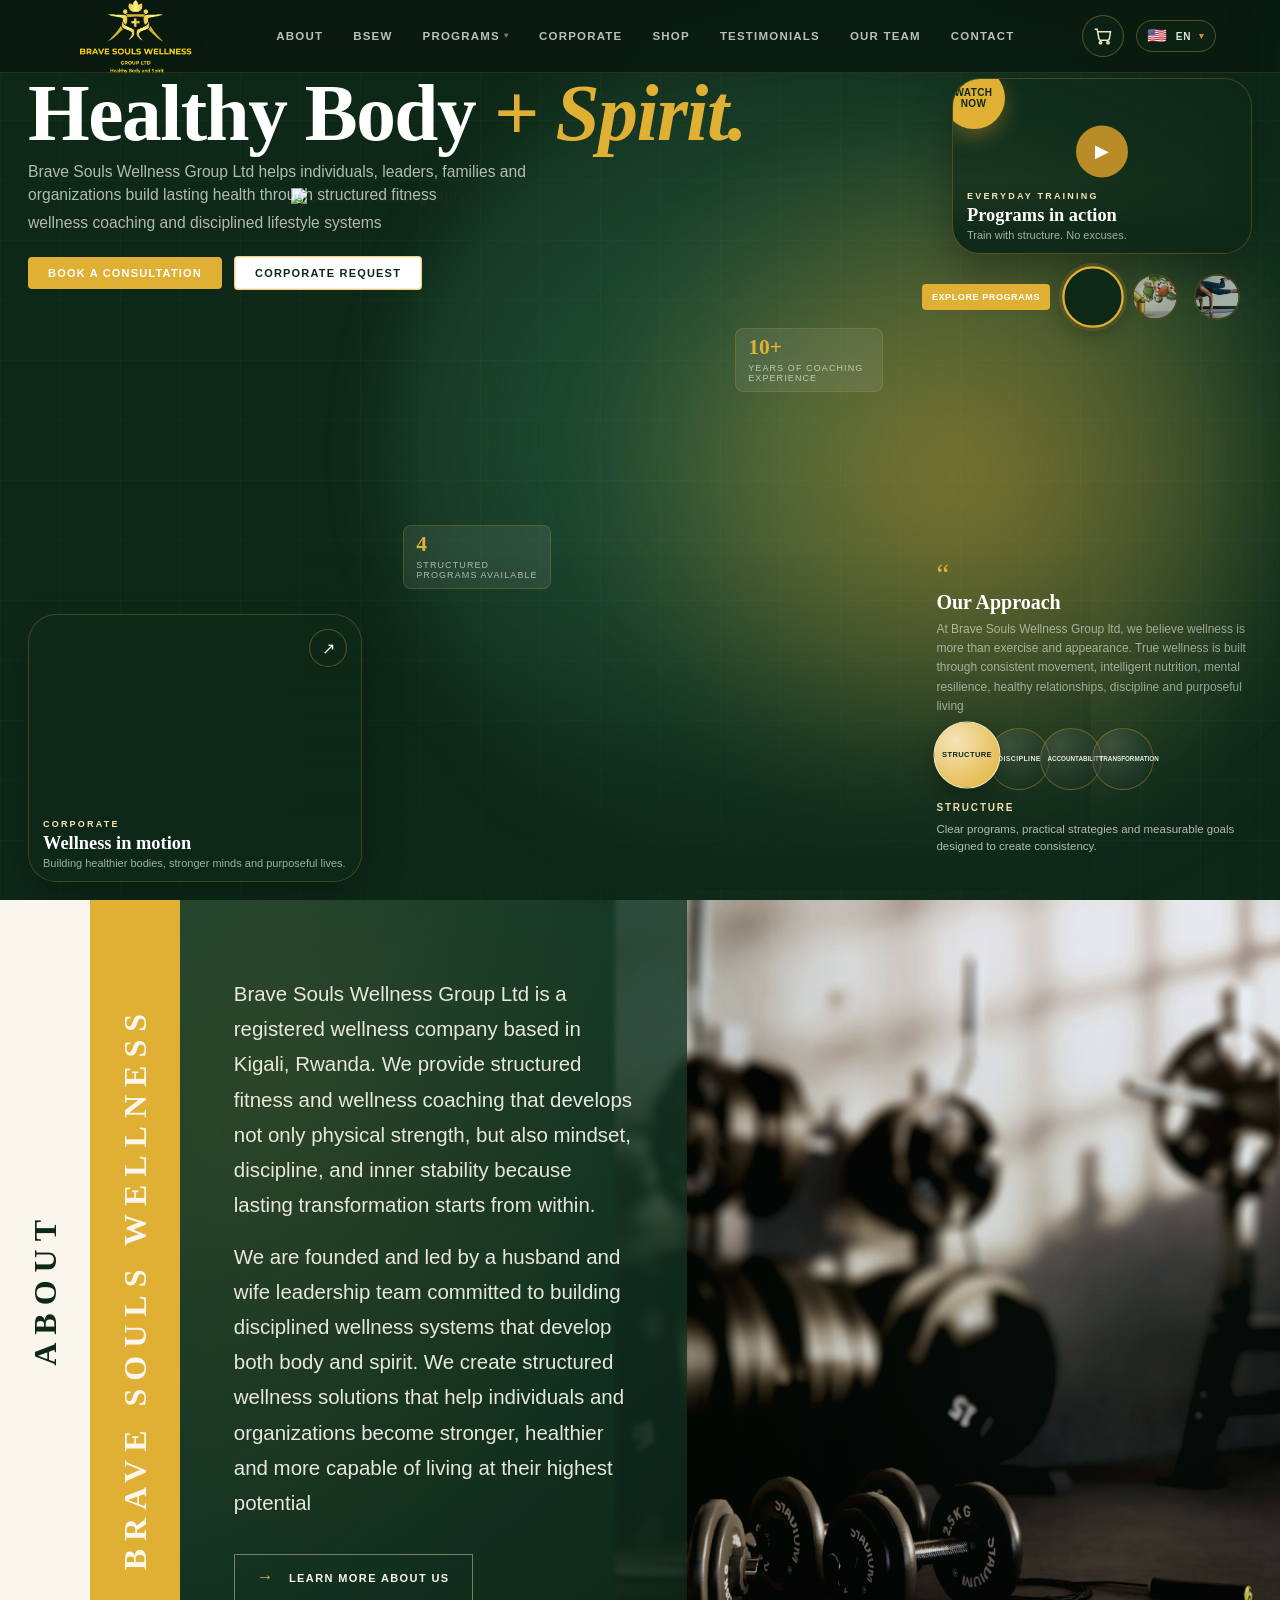
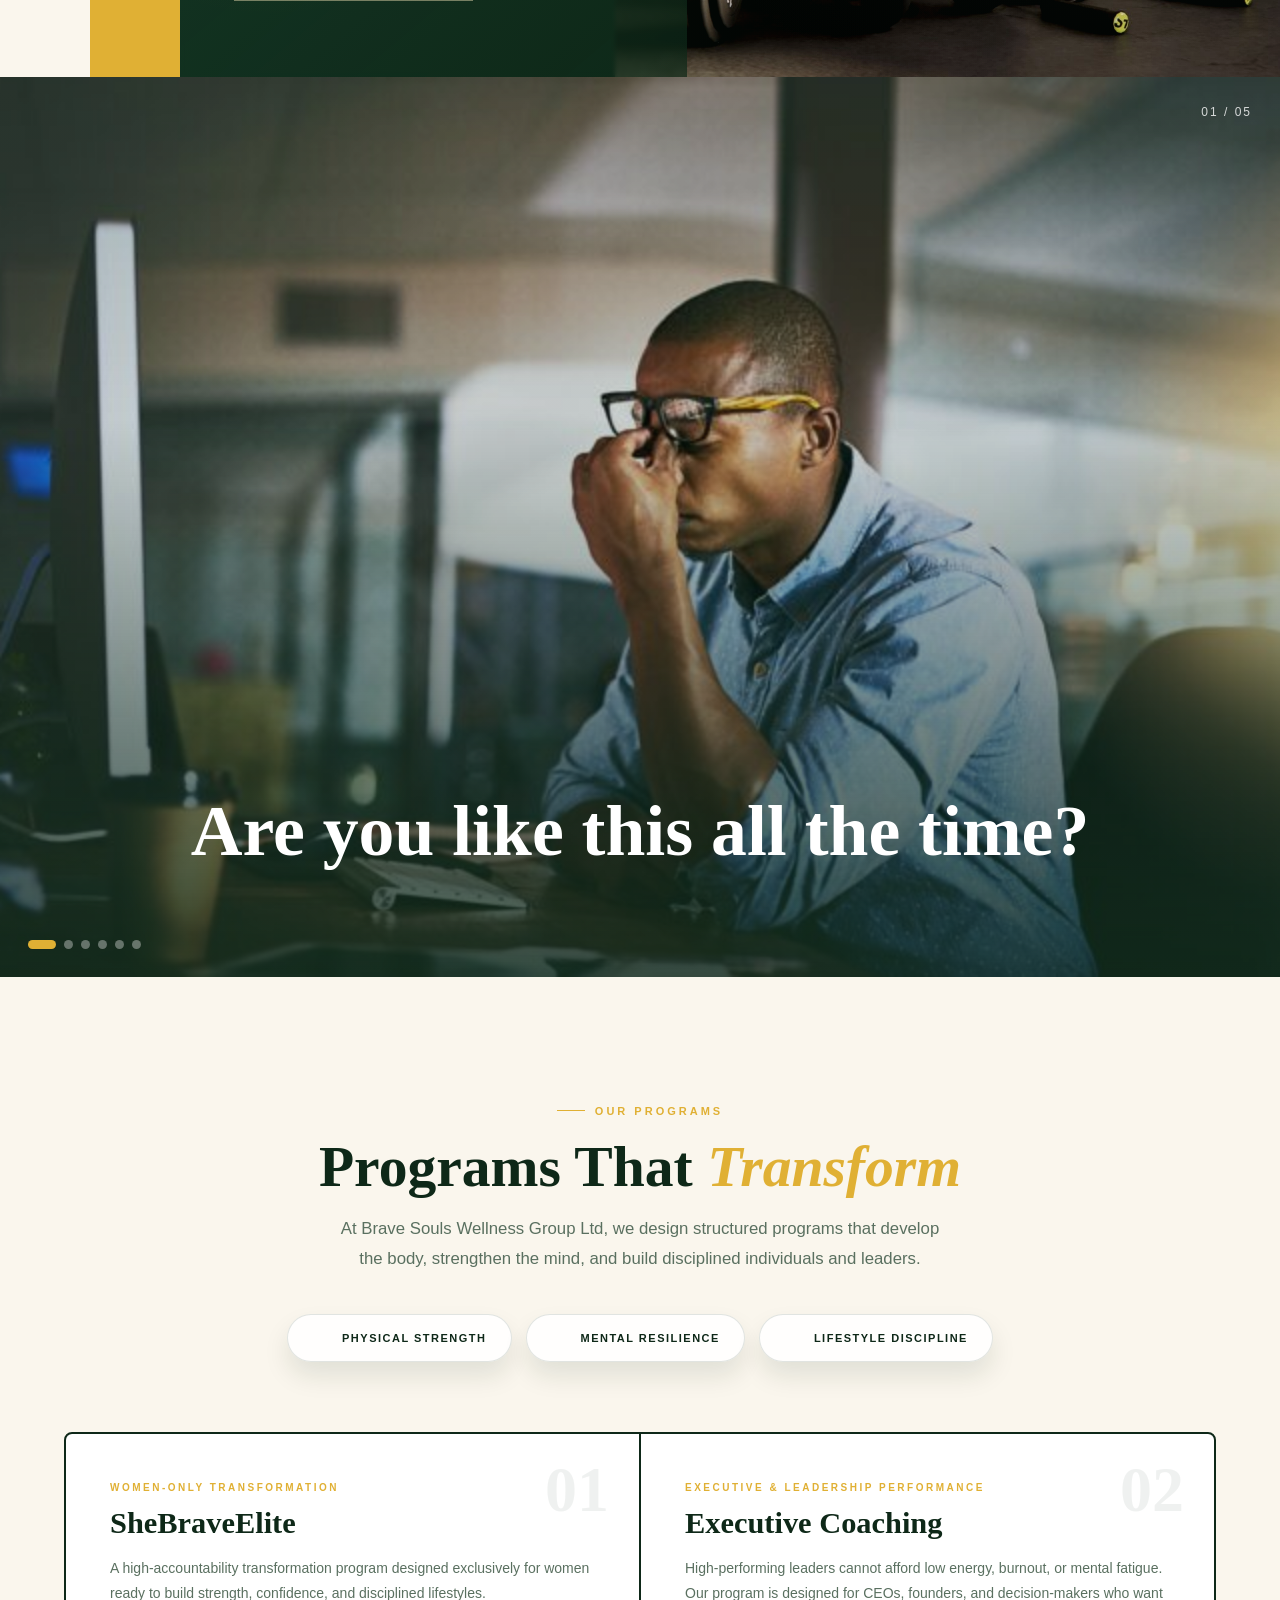
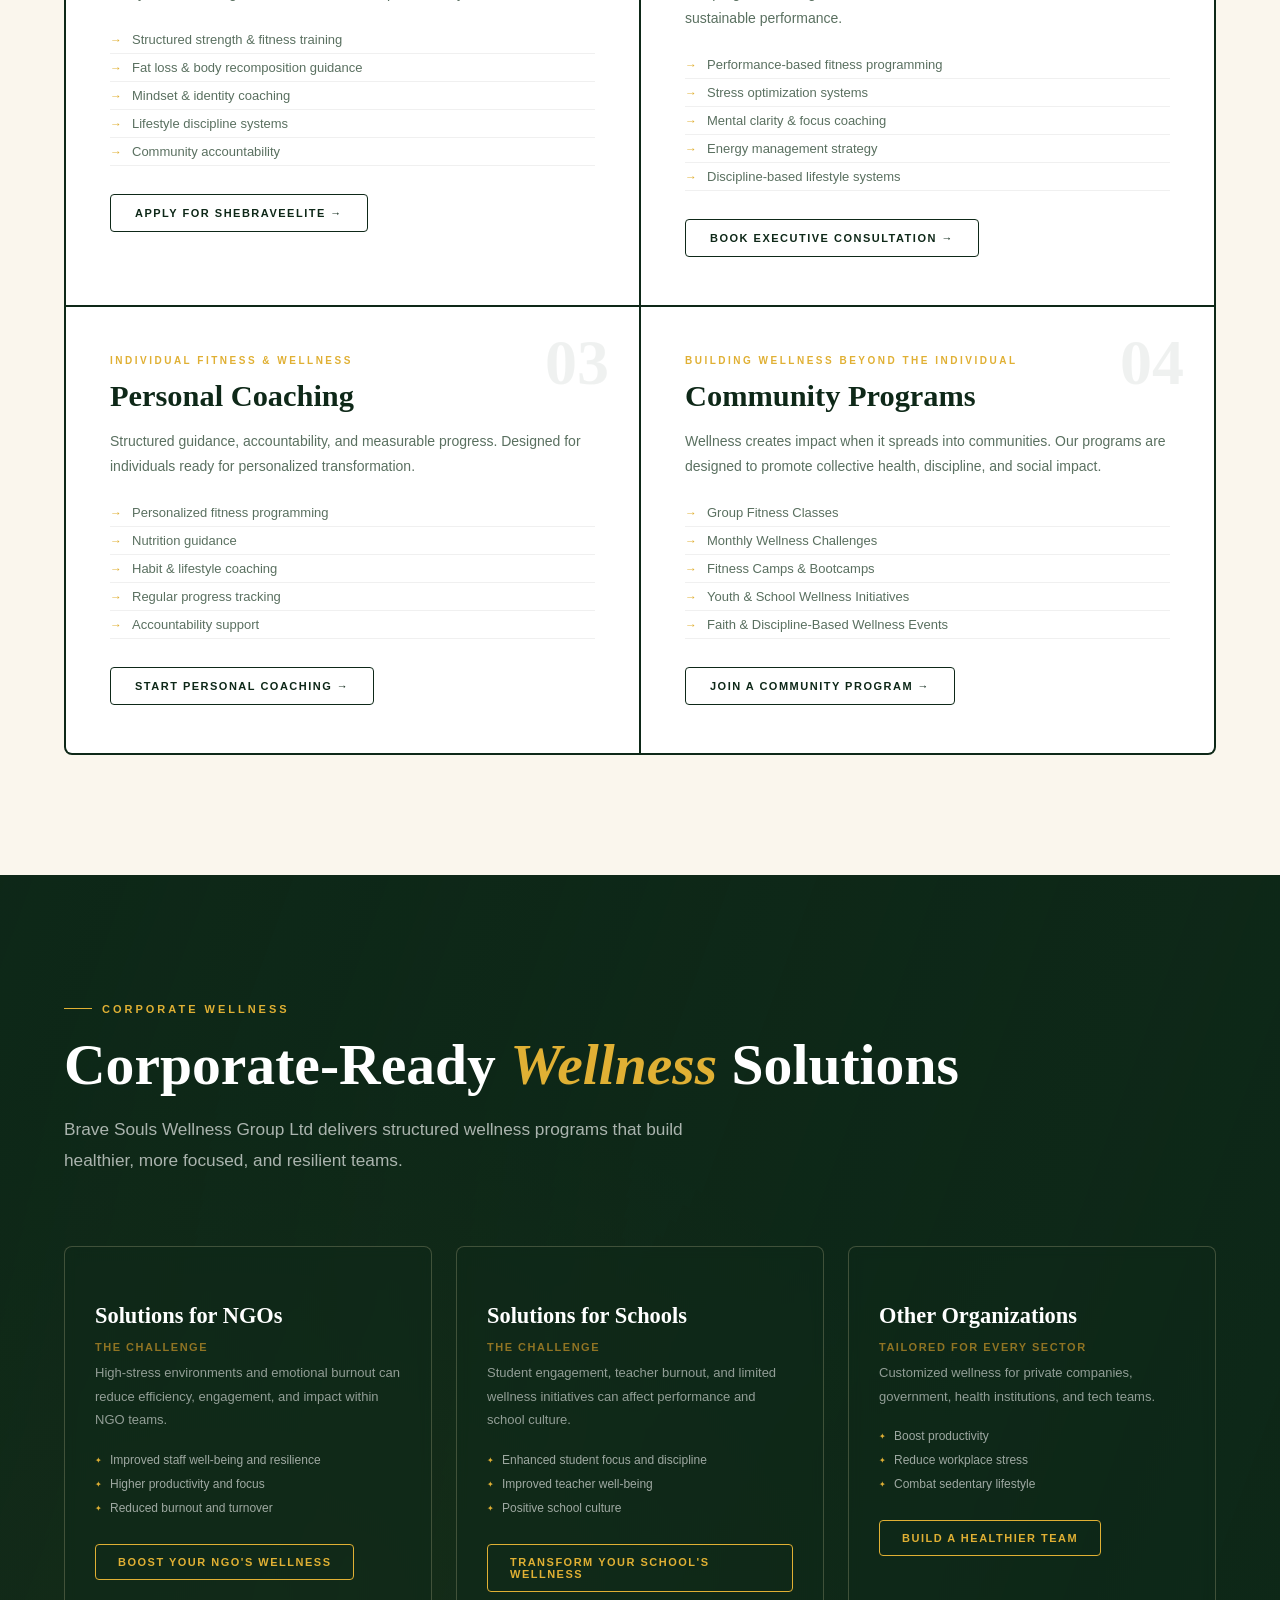
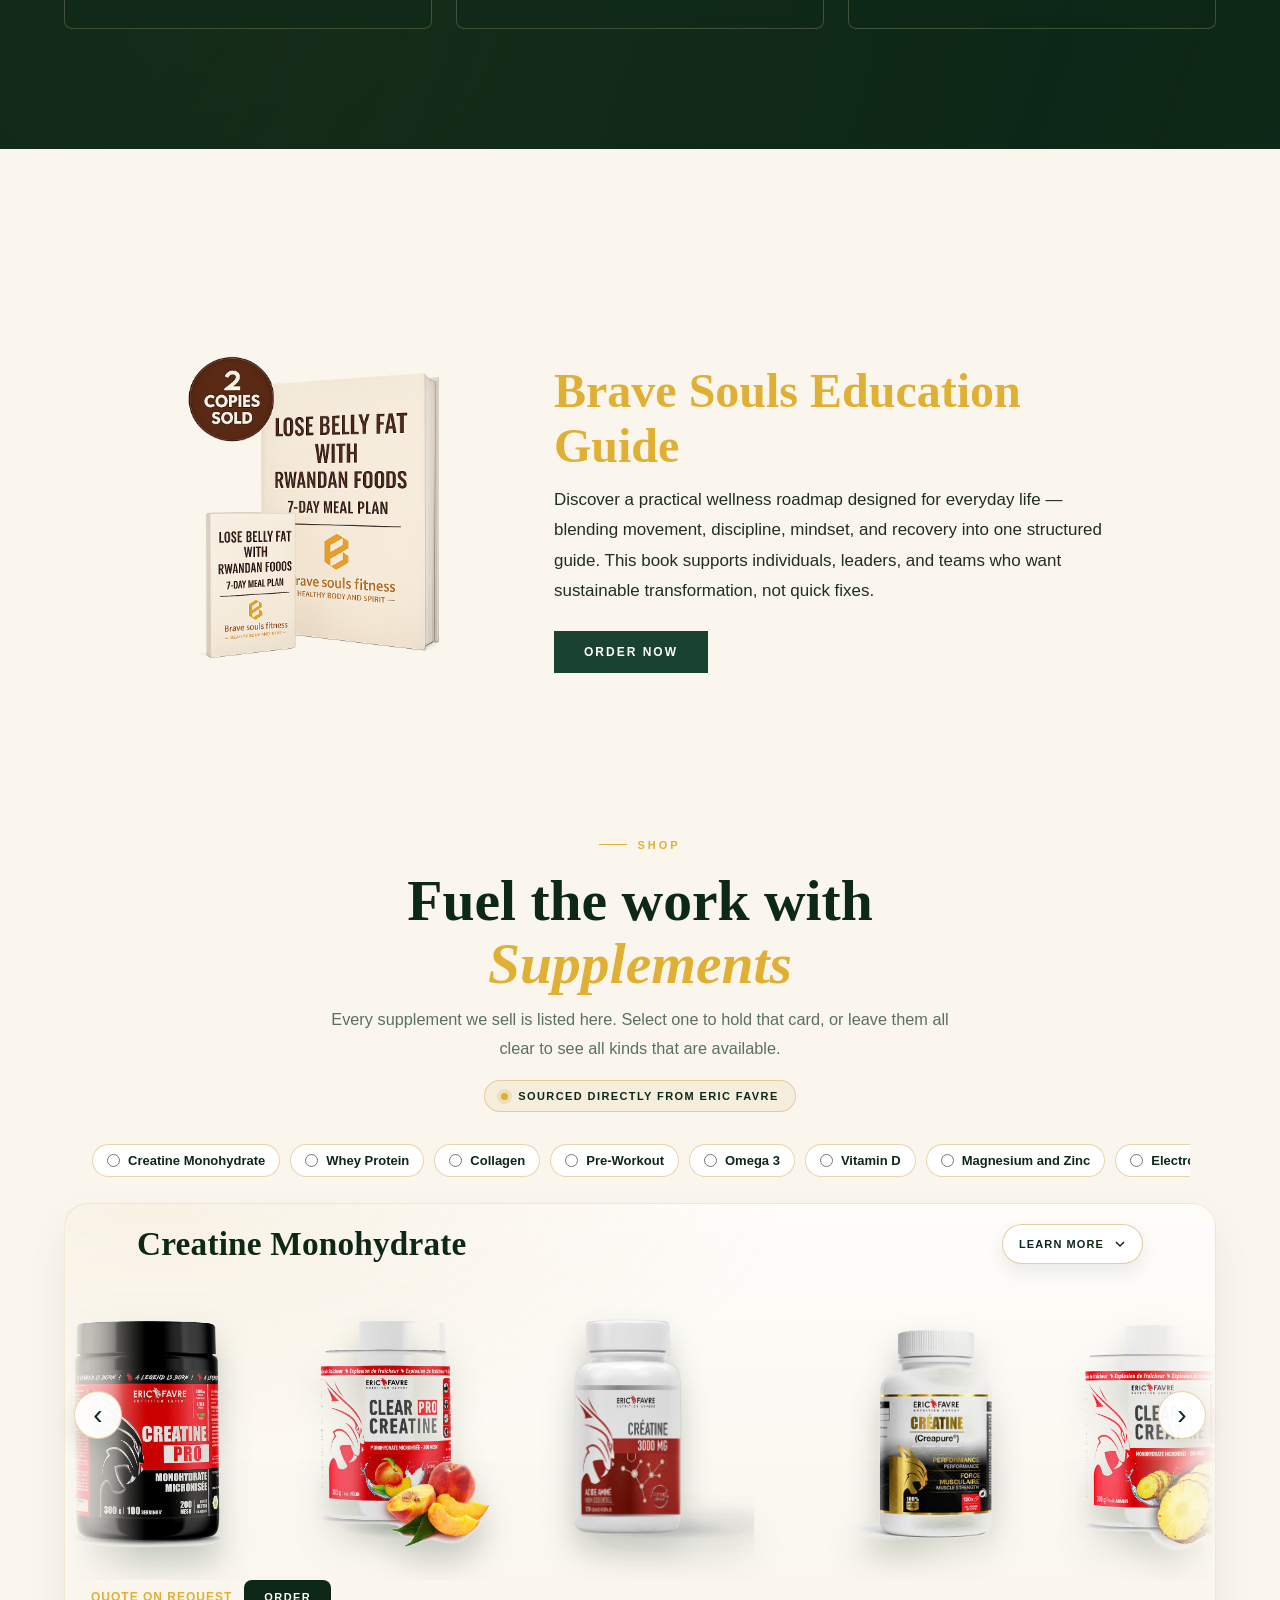
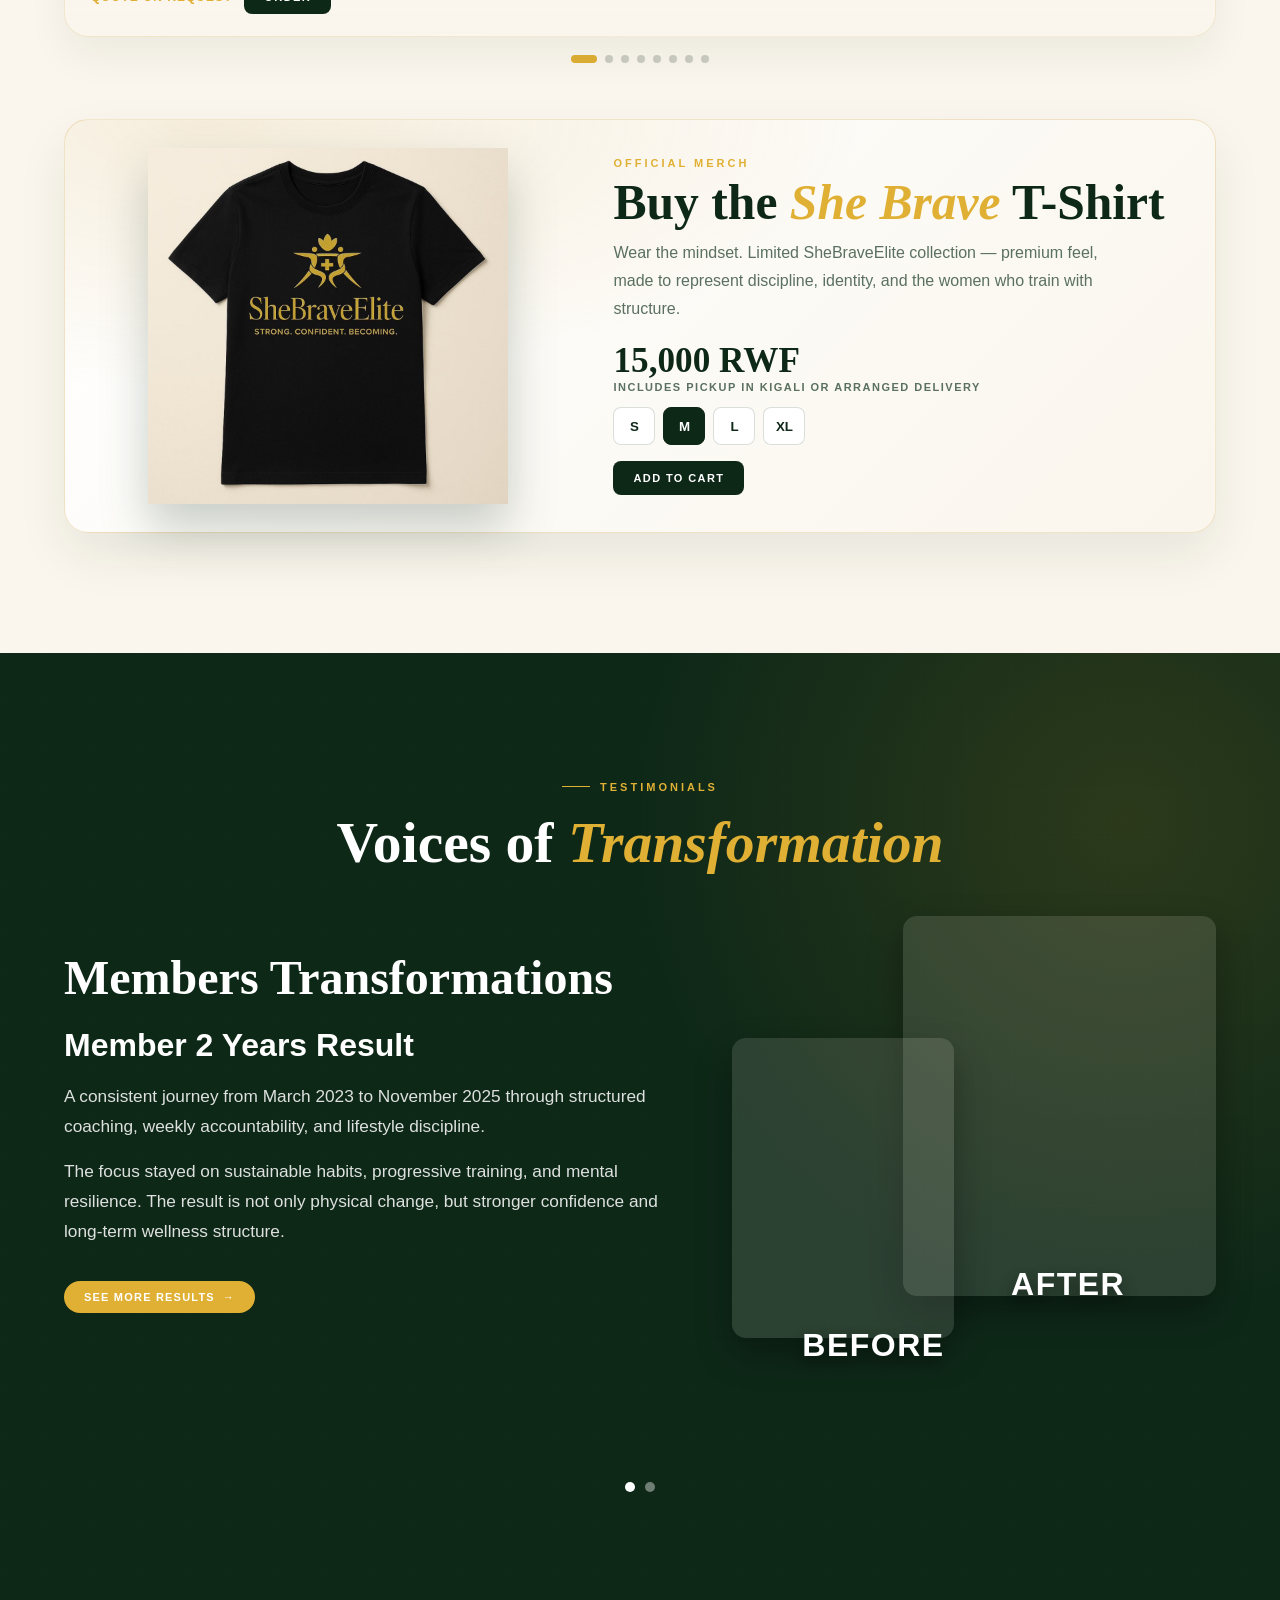
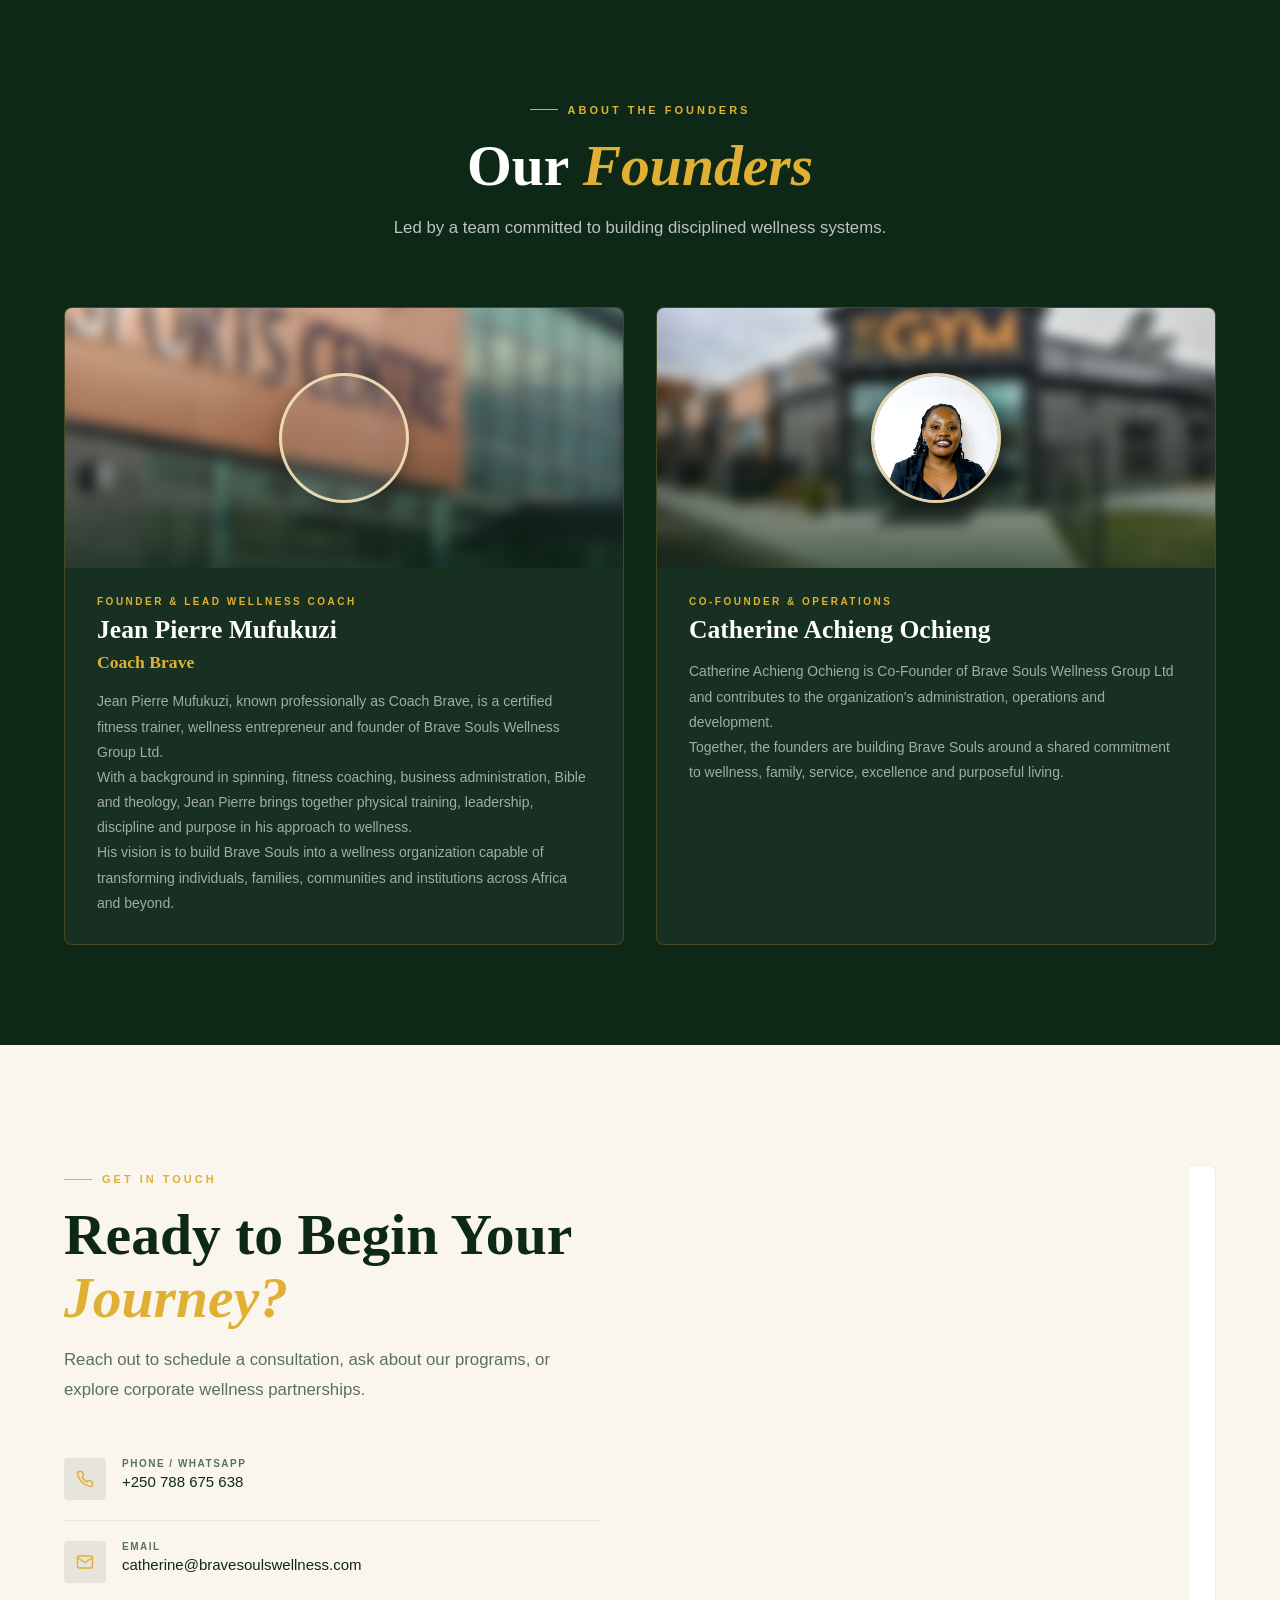
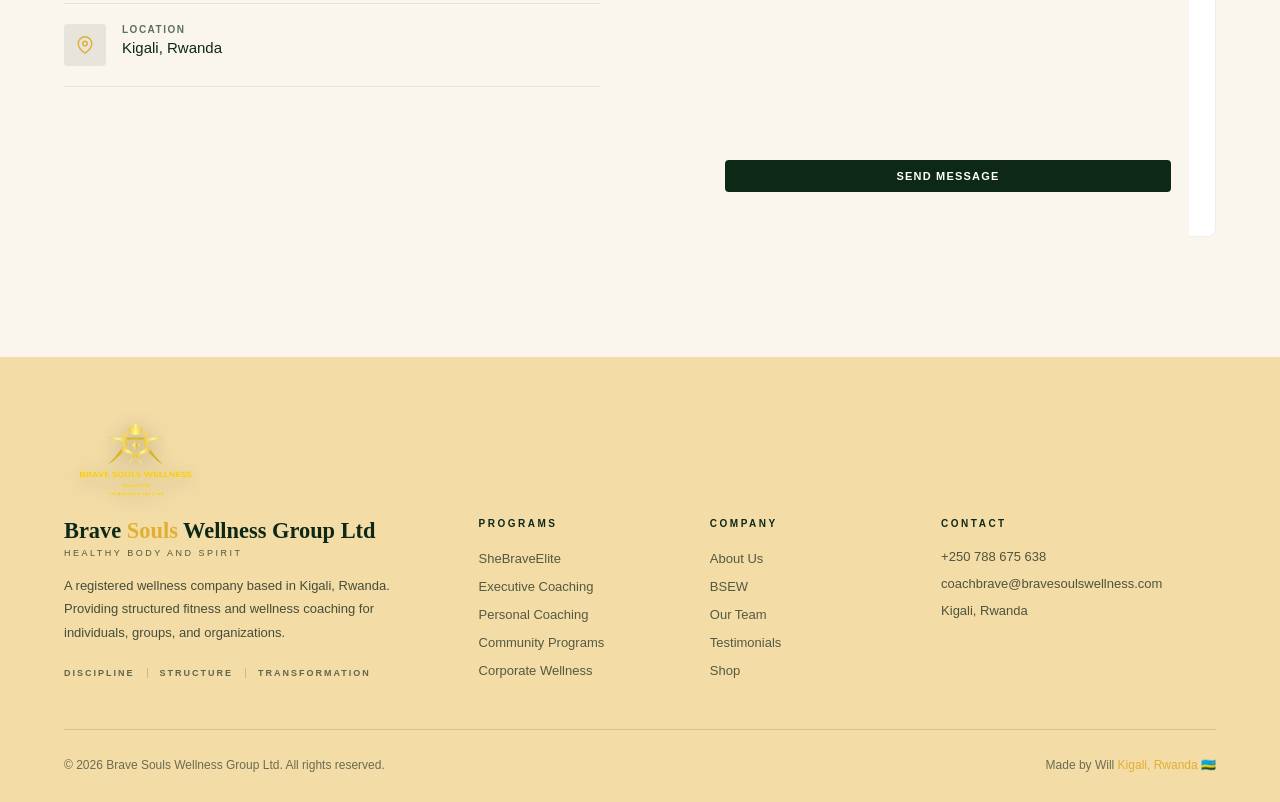
==== commit a9cad546: "Add a load screen, smooth scrolling, and Google Analytics so the live site renders together and can " ====
--- a/index.html
+++ b/index.html
@@ -1,6 +1,15 @@
 <!doctype html>
 <html lang="en">
   <head>
+    <!-- Google tag (gtag.js) -->
+    <script async src="https://www.googletagmanager.com/gtag/js?id=G-X6MZDKR5ZV"></script>
+    <script>
+      window.dataLayer = window.dataLayer || [];
+      function gtag(){dataLayer.push(arguments);}
+      gtag('js', new Date());
+
+      gtag('config', 'G-X6MZDKR5ZV');
+    </script>
     <meta charset="UTF-8" />
     <meta name="viewport" content="width=device-width, initial-scale=1.0" />
     <title>Brave Souls Wellness Group Ltd | Healthy Body and Spirit</title>
@@ -40,7 +49,7 @@
         font-family: 'Outfit', sans-serif;
         color: var(--text-dark);
         background: var(--cream);
-        overflow-x: hidden;
+        overflow-x: clip;
       }
       .container { max-width: 1200px; margin: 0 auto; padding: 0 24px; }
 
@@ -2983,10 +2992,17 @@
         .about-copy-cta { font-size: 10px; padding: 12px 16px; }
       }
     </style>
-    <link rel="stylesheet" href="css/lang-switcher.css" />
+    <link rel="stylesheet" href="css/performance.css">
+<script>document.documentElement.classList.add("is-booting");</script>
+<link rel="stylesheet" href="css/lang-switcher.css" />
     <link rel="stylesheet" href="css/cart.css" />
   </head>
   <body>
+<div id="preloader" role="status" aria-live="polite" aria-label="Loading Brave Souls Wellness">
+  <p class="preloader-brand">Brave <span>Souls</span></p>
+  <div class="preloader-line"></div>
+</div>
+
     <!-- ═══════ NAVBAR ═══════ -->
     <nav class="navbar" id="navbar">
       <div class="container">
@@ -2995,8 +3011,7 @@
           <img
             src="images/logo.png"
             alt="Brave Souls Wellness logo"
-            class="logo-image"
-          />
+            class="logo-image" width="1080" height="819" loading="eager" decoding="async" />
         </a>
 
         <!-- Desktop Nav Links -->
@@ -3189,8 +3204,7 @@
             <img
               src="images/coachbgrvm.png"
               alt="Coach in training stance"
-              class="hero-coach-img"
-            />
+              class="hero-coach-img" width="5367" height="7391" loading="eager" decoding="async" fetchpriority="high" />
             <div class="hero-card hero-card-floating card-1">
               <div class="hero-card-num">10+</div>
               <div class="hero-card-label">Years of Coaching Experience</div>
@@ -3203,7 +3217,7 @@
         </div>
 
         <a href="corporatewellness.html" class="hero-flame hero-flame-left animate delay-2">
-          <img id="heroFlameSlide" src="images/wellness1.png" alt="Corporate wellness">
+          <img id="heroFlameSlide" src="images/wellness1.png" alt="Corporate wellness" width="1536" height="1024" loading="eager" decoding="async">
           <span class="hero-flame-arrow" aria-hidden="true">↗</span>
           <div class="hero-flame-overlay">
             <div class="hero-flame-kicker">Corporate</div>
@@ -3218,7 +3232,7 @@
             <video id="heroStoryVideo" autoplay muted loop playsinline preload="metadata" aria-label="Everyday wellness training">
               <source src="videos/fordinary.mp4" type="video/mp4" />
             </video>
-            <img id="heroStoryPhoto" class="hero-aside-img" alt="">
+            <img id="heroStoryPhoto" class="hero-aside-img" alt="" loading="eager" decoding="async">
             <span class="hero-flame-play" aria-hidden="true">▶</span>
             <div class="hero-flame-overlay">
               <div class="hero-flame-kicker" id="heroStoryKicker">Everyday training</div>
@@ -3234,10 +3248,10 @@
               </video>
             </button>
             <button type="button" class="hero-orbit-dot" data-story="diet" aria-label="Healthy diet" aria-selected="false">
-              <img src="images/wellness9.jpg" alt="">
+              <img src="images/wellness9.jpg" alt="" width="4888" height="3487" loading="eager" decoding="async">
             </button>
             <button type="button" class="hero-orbit-dot" data-story="mind" aria-label="Meditation" aria-selected="false">
-              <img src="images/wellness2.png" alt="">
+              <img src="images/wellness2.png" alt="" width="2960" height="1270" loading="eager" decoding="async">
             </button>
           </div>
         </div>
@@ -3275,7 +3289,7 @@
           </div>
         </div>
 
-        <div class="about-copy">
+        <div class="about-copy" data-scroll-reveal="fade-up">
           <div class="about-copy-inner">
             <p>
               Brave Souls Wellness Group Ltd is a registered wellness company
@@ -3298,13 +3312,12 @@
           </div>
         </div>
 
-        <div class="about-visual">
+        <div class="about-visual" data-scroll-reveal="fade-up">
           <img
             src="images/equipment.jpg"
-            alt="Brave Souls training facility and coaching environment"
-          />
+            alt="Brave Souls training facility and coaching environment" width="1920" height="1282" loading="lazy" decoding="async" />
           <div class="about-more" id="aboutMore" hidden>
-            <div class="about-more-grid">
+            <div class="about-more-grid" data-scroll-reveal="stagger">
               <div>
                 <h3>Our Mission</h3>
                 <p>To empower individuals and organizations to build healthier, stronger and more purposeful lives through structured wellness solutions, professional coaching, education and accountability.</p>
@@ -3316,7 +3329,7 @@
             </div>
             <div class="about-values">
               <h3>Our Values</h3>
-              <ul class="about-value-list">
+              <ul class="about-value-list" data-scroll-reveal="stagger">
                 <li><strong>DISCIPLINE</strong><span>We believe meaningful results require consistency and commitment.</span></li>
                 <li><strong>INTEGRITY</strong><span>We do what is right, communicate honestly and take responsibility for our work.</span></li>
                 <li><strong>EXCELLENCE</strong><span>We pursue high standards in coaching, service and client experience.</span></li>
@@ -3333,27 +3346,27 @@
     <section class="bsew" id="bsew">
       <div class="bsew-stage" aria-roledescription="carousel" aria-label="Executive wellness">
         <article class="bsew-slide is-on">
-          <img src="images/busyperson3.jpg" alt="A leader under pressure at his desk" />
+          <img src="images/busyperson3.jpg" alt="A leader under pressure at his desk" width="750" height="450" loading="lazy" decoding="async" />
           <div class="bsew-shade"></div>
           <div class="bsew-caption"><h2>Are you like this all the time?</h2></div>
         </article>
         <article class="bsew-slide">
-          <img src="images/busyperson4.webp" alt="A leader pausing, still carrying the weight of the day" />
+          <img src="images/busyperson4.webp" alt="A leader pausing, still carrying the weight of the day" width="1000" height="550" loading="lazy" decoding="async" />
           <div class="bsew-shade"></div>
           <div class="bsew-caption"><h2>Are you always overloaded with work?</h2></div>
         </article>
         <article class="bsew-slide">
-          <img src="images/busyperson2.jpg" alt="A professional overwhelmed by competing demands" />
+          <img src="images/busyperson2.jpg" alt="A professional overwhelmed by competing demands" width="525" height="350" loading="lazy" decoding="async" />
           <div class="bsew-shade"></div>
           <div class="bsew-caption"><h2>You are always stressed and tired</h2></div>
         </article>
         <article class="bsew-slide bsew-slide--long">
-          <img src="images/busyperson5.jpg" alt="A woman surrounded by work and no room to recover" />
+          <img src="images/busyperson5.jpg" alt="A woman surrounded by work and no room to recover" width="524" height="350" loading="lazy" decoding="async" />
           <div class="bsew-shade"></div>
           <div class="bsew-caption"><h2>You think you can't find time to take care of yourself with all the responsibilities you have</h2></div>
         </article>
         <article class="bsew-slide" data-hold="7600">
-          <img src="images/personmanaging.png" alt="A professional exhausted in front of the screen" />
+          <img src="images/personmanaging.png" alt="A professional exhausted in front of the screen" width="1502" height="1047" loading="lazy" decoding="async" />
           <div class="bsew-shade"></div>
           <div class="bsew-caption"><h2>But your health comes first and I have a solution for you.</h2></div>
         </article>
@@ -3386,7 +3399,7 @@
 
       <div class="bsew-story" id="bsewStory">
         <div class="container">
-          <div class="bsew-intro">
+          <div class="bsew-intro" data-scroll-reveal="fade-up">
             <span class="bsew-kicker">Brave Souls Executive Wellness &amp; Performance</span>
             <h3>Healthy Body and Spirit. Better Performance.</h3>
             <p class="bsew-tagline">Executive wellness designed around the reality of leadership.</p>
@@ -3401,11 +3414,11 @@
           </div>
           <a href="contact.html" class="btn btn-gold">Book an Executive Consultation</a>
 
-          <div class="bsew-block">
+          <div class="bsew-block" data-scroll-reveal="fade-up">
             <span class="bsew-kicker">The executive wellness challenge</span>
             <h3>Leadership requires energy, focus and consistency.</h3>
             <p class="bsew-lead">However, senior professionals often face:</p>
-            <ul class="bsew-list">
+            <ul class="bsew-list" data-scroll-reveal="stagger">
               <li>Demanding schedules</li>
               <li>Long hours of meetings and decision-making</li>
               <li>Extended periods of sitting</li>
@@ -3417,7 +3430,7 @@
               <li>Wellness being postponed because of competing priorities</li>
             </ul>
             <p class="bsew-note">The challenge is often not a lack of knowledge.</p>
-            <div class="bsew-formula" aria-label="Time, structure, consistency and accountability">
+            <div class="bsew-formula" data-scroll-reveal="stagger" aria-label="Time, structure, consistency and accountability">
               <span>TIME</span>
               <span>STRUCTURE</span>
               <span>CONSISTENCY</span>
@@ -3426,14 +3439,14 @@
             <p class="bsew-note">Our program is designed around these realities.</p>
           </div>
 
-          <div class="bsew-block">
+          <div class="bsew-block" data-scroll-reveal="fade-up">
             <span class="bsew-kicker">Our solution</span>
             <h3>Wellness that fits the executive's life</h3>
             <p>Traditional fitness programs ask busy professionals to adjust their lives around a fixed schedule.</p>
             <p class="bsew-lead">We take a different approach.</p>
             <p>Brave Souls designs and delivers structured wellness sessions around the executive's schedule and organizational needs.</p>
             <p class="bsew-lead">Sessions can be delivered:</p>
-            <ul class="bsew-modes">
+            <ul class="bsew-modes" data-scroll-reveal="stagger">
               <li>Before the working day</li>
               <li>During designated breaks</li>
               <li>Between meetings</li>
@@ -3460,7 +3473,7 @@
             individuals and leaders.
           </p>
         </div>
-        <div class="pillars-strip animate delay-1">
+        <div class="pillars-strip animate delay-1" data-scroll-reveal="stagger">
           <div class="pillar-item">
             <svg viewBox="0 0 24 24" aria-hidden="true">
               <path d="M8 14c-1.8 0-3-1.2-3-3s1.3-3 3-3h2l2 2-2 2H8Z" />
@@ -3488,7 +3501,7 @@
             Lifestyle Discipline
           </div>
         </div>
-        <div class="programs-grid animate delay-2">
+        <div class="programs-grid animate delay-2" data-scroll-reveal="stagger">
           <div class="program-block">
             <div class="program-num">01</div>
             <div class="program-tag">Women-Only Transformation</div>
@@ -3605,7 +3618,7 @@
             that build healthier, more focused, and resilient teams.
           </p>
         </div>
-        <div class="corp-grid">
+        <div class="corp-grid" data-scroll-reveal="stagger">
           <div class="corp-card animate delay-1">
             <div class="corp-card-icon"></div>
             <h3 class="corp-card-title">Solutions for NGOs</h3>
@@ -3669,8 +3682,7 @@
             <div class="book-card">
               <img
                 src="images/book2.png"
-                alt="Brave Souls Wellness education book cover"
-              />
+                alt="Brave Souls Wellness education book cover" width="1024" height="1024" loading="lazy" decoding="async" />
             </div>
           </div>
           <div class="book-feature-copy">
@@ -3685,14 +3697,14 @@
           </div>
         </div>
 
-        <div class="shop-header">
+        <div class="shop-header" data-scroll-reveal="fade-up">
           <span class="section-label">Shop</span>
           <h2 class="section-title">Fuel the work with <em>Supplements</em></h2>
           <p class="shop-lead">Every supplement we sell is listed here. Select one to hold that card, or leave them all clear to see all kinds that are available.</p>
           <div class="shop-origin">Sourced directly from Eric Favre</div>
         </div>
 
-        <div class="shop-picker" role="radiogroup" aria-label="Supplements we sell">
+        <div class="shop-picker" data-scroll-reveal="fade-up" role="radiogroup" aria-label="Supplements we sell">
             <label><input type="radio" name="shop-pick" data-shop-pick value="0"> Creatine Monohydrate</label>
             <label><input type="radio" name="shop-pick" data-shop-pick value="1"> Whey Protein</label>
             <label><input type="radio" name="shop-pick" data-shop-pick value="2"> Collagen</label>
@@ -3721,13 +3733,13 @@
             </div>
             <div class="shop-rail" data-speed="0.038">
               <div class="shop-track">
-                <figure class="shop-item"><img src="images/shop/creatine-unflavoured.png" alt="Eric Favre Creatine Pro unflavoured" /></figure>
-                <figure class="shop-item"><img src="images/shop/creatine-peach.png" alt="Eric Favre Clear Creatine peach flavour" /></figure>
-                <figure class="shop-item"><img src="images/shop/creatine-caps.png" alt="Eric Favre Creatine 3000 mg capsules" /></figure>
-                <figure class="shop-item"><img src="images/shop/creatine-creapure.png" alt="Eric Favre Creapure creatine" /></figure>
-                <figure class="shop-item"><img src="images/shop/creatine-3.png" alt="Eric Favre creatine variety" /></figure>
-                <figure class="shop-item"><img src="images/shop/creatine-6.png" alt="Eric Favre creatine tub" /></figure>
-                <figure class="shop-item"><img src="images/shop/creatine-7.png" alt="Eric Favre creatine pouch" /></figure>
+                <figure class="shop-item"><img src="images/shop/creatine-unflavoured.png" alt="Eric Favre Creatine Pro unflavoured" width="661" height="911" loading="lazy" decoding="async" /></figure>
+                <figure class="shop-item"><img src="images/shop/creatine-peach.png" alt="Eric Favre Clear Creatine peach flavour" width="674" height="880" loading="lazy" decoding="async" /></figure>
+                <figure class="shop-item"><img src="images/shop/creatine-caps.png" alt="Eric Favre Creatine 3000 mg capsules" width="746" height="955" loading="lazy" decoding="async" /></figure>
+                <figure class="shop-item"><img src="images/shop/creatine-creapure.png" alt="Eric Favre Creapure creatine" width="221" height="312" loading="lazy" decoding="async" /></figure>
+                <figure class="shop-item"><img src="images/shop/creatine-3.png" alt="Eric Favre creatine variety" width="401" height="435" loading="lazy" decoding="async" /></figure>
+                <figure class="shop-item"><img src="images/shop/creatine-6.png" alt="Eric Favre creatine tub" width="859" height="951" loading="lazy" decoding="async" /></figure>
+                <figure class="shop-item"><img src="images/shop/creatine-7.png" alt="Eric Favre creatine pouch" width="503" height="644" loading="lazy" decoding="async" /></figure>
               </div>
             </div>
             <div class="shop-buy">
@@ -3748,14 +3760,14 @@
             </div>
             <div class="shop-rail" data-speed="0.036">
               <div class="shop-track">
-                <figure class="shop-item"><img src="images/shop/whey.png" alt="Eric Favre Iso Whey Zero sizes" /></figure>
-                <figure class="shop-item"><img src="images/shop/whey-2.png" alt="Eric Favre Iso Whey Zero 2kg chocolate hazelnut" /></figure>
-                <figure class="shop-item"><img src="images/shop/whey-3.png" alt="Eric Favre Iso Whey Zero cookie 500g" /></figure>
-                <figure class="shop-item"><img src="images/shop/whey-4.png" alt="Eric Favre Iso Whey Zero milk 500g" /></figure>
-                <figure class="shop-item"><img src="images/shop/whey-5.png" alt="Eric Favre Iso Whey Zero vanilla 2kg" /></figure>
-                <figure class="shop-item"><img src="images/shop/whey-6.png" alt="Eric Favre Iso Whey Zero raspberry 1.5kg" /></figure>
-                <figure class="shop-item"><img src="images/shop/whey-7.png" alt="Eric Favre Iso Whey Zero chocolate 1.5kg" /></figure>
-                <figure class="shop-item"><img src="images/shop/whey-8.png" alt="Eric Favre Iso Whey Zero limited edition 2kg" /></figure>
+                <figure class="shop-item"><img src="images/shop/whey.png" alt="Eric Favre Iso Whey Zero sizes" width="294" height="346" loading="lazy" decoding="async" /></figure>
+                <figure class="shop-item"><img src="images/shop/whey-2.png" alt="Eric Favre Iso Whey Zero 2kg chocolate hazelnut" width="951" height="900" loading="lazy" decoding="async" /></figure>
+                <figure class="shop-item"><img src="images/shop/whey-3.png" alt="Eric Favre Iso Whey Zero cookie 500g" width="315" height="300" loading="lazy" decoding="async" /></figure>
+                <figure class="shop-item"><img src="images/shop/whey-4.png" alt="Eric Favre Iso Whey Zero milk 500g" width="323" height="300" loading="lazy" decoding="async" /></figure>
+                <figure class="shop-item"><img src="images/shop/whey-5.png" alt="Eric Favre Iso Whey Zero vanilla 2kg" width="913" height="890" loading="lazy" decoding="async" /></figure>
+                <figure class="shop-item"><img src="images/shop/whey-6.png" alt="Eric Favre Iso Whey Zero raspberry 1.5kg" width="647" height="726" loading="lazy" decoding="async" /></figure>
+                <figure class="shop-item"><img src="images/shop/whey-7.png" alt="Eric Favre Iso Whey Zero chocolate 1.5kg" width="893" height="880" loading="lazy" decoding="async" /></figure>
+                <figure class="shop-item"><img src="images/shop/whey-8.png" alt="Eric Favre Iso Whey Zero limited edition 2kg" width="973" height="917" loading="lazy" decoding="async" /></figure>
               </div>
             </div>
             <div class="shop-buy">
@@ -3776,10 +3788,10 @@
             </div>
             <div class="shop-rail" data-speed="0.034">
               <div class="shop-track">
-                <figure class="shop-item"><img src="images/shop/collagen.png" alt="Eric Favre Collagen Complex" /></figure>
-                <figure class="shop-item"><img src="images/shop/collagen-3.png" alt="Eric Favre Collagen Complex with strawberries" /></figure>
-                <figure class="shop-item"><img src="images/shop/collagen-4.png" alt="Eric Favre Collagen Complex tub" /></figure>
-                <figure class="shop-item"><img src="images/shop/collagen-5.png" alt="Eric Favre Collagen Complex peach" /></figure>
+                <figure class="shop-item"><img src="images/shop/collagen.png" alt="Eric Favre Collagen Complex" width="722" height="973" loading="lazy" decoding="async" /></figure>
+                <figure class="shop-item"><img src="images/shop/collagen-3.png" alt="Eric Favre Collagen Complex with strawberries" width="712" height="915" loading="lazy" decoding="async" /></figure>
+                <figure class="shop-item"><img src="images/shop/collagen-4.png" alt="Eric Favre Collagen Complex tub" width="217" height="211" loading="lazy" decoding="async" /></figure>
+                <figure class="shop-item"><img src="images/shop/collagen-5.png" alt="Eric Favre Collagen Complex peach" width="739" height="808" loading="lazy" decoding="async" /></figure>
               </div>
             </div>
             <div class="shop-buy">
@@ -3800,13 +3812,13 @@
             </div>
             <div class="shop-rail" data-speed="0.04">
               <div class="shop-track">
-                <figure class="shop-item"><img src="images/shop/preworkout-tub.png" alt="Eric Favre Born of Rage tub" /></figure>
-                <figure class="shop-item"><img src="images/shop/preworkout-shot.png" alt="Eric Favre Born of Rage lemon shot" /></figure>
-                <figure class="shop-item"><img src="images/shop/pre-passion.png" alt="Eric Favre Born of Rage Ultimate passion fruit" /></figure>
-                <figure class="shop-item"><img src="images/shop/pre-ultimate.png" alt="Eric Favre Born of Rage Ultimate" /></figure>
-                <figure class="shop-item"><img src="images/shop/pre-original.png" alt="Eric Favre Born of Rage Original berries" /></figure>
-                <figure class="shop-item"><img src="images/shop/pre-3.png" alt="Eric Favre Born of Rage Ultimate tub" /></figure>
-                <figure class="shop-item"><img src="images/shop/pre-5.png" alt="Eric Favre Born of Rage variety" /></figure>
+                <figure class="shop-item"><img src="images/shop/preworkout-tub.png" alt="Eric Favre Born of Rage tub" width="313" height="321" loading="lazy" decoding="async" /></figure>
+                <figure class="shop-item"><img src="images/shop/preworkout-shot.png" alt="Eric Favre Born of Rage lemon shot" width="612" height="907" loading="lazy" decoding="async" /></figure>
+                <figure class="shop-item"><img src="images/shop/pre-passion.png" alt="Eric Favre Born of Rage Ultimate passion fruit" width="287" height="299" loading="lazy" decoding="async" /></figure>
+                <figure class="shop-item"><img src="images/shop/pre-ultimate.png" alt="Eric Favre Born of Rage Ultimate" width="581" height="580" loading="lazy" decoding="async" /></figure>
+                <figure class="shop-item"><img src="images/shop/pre-original.png" alt="Eric Favre Born of Rage Original berries" width="762" height="679" loading="lazy" decoding="async" /></figure>
+                <figure class="shop-item"><img src="images/shop/pre-3.png" alt="Eric Favre Born of Rage Ultimate tub" width="420" height="463" loading="lazy" decoding="async" /></figure>
+                <figure class="shop-item"><img src="images/shop/pre-5.png" alt="Eric Favre Born of Rage variety" width="825" height="853" loading="lazy" decoding="async" /></figure>
               </div>
             </div>
             <div class="shop-buy">
@@ -3827,7 +3839,7 @@
             </div>
             <div class="shop-rail" data-speed="0.03">
               <div class="shop-track">
-                <figure class="shop-item"><img src="images/shop/omega3.png" alt="Eric Favre Omega 3" /></figure>
+                <figure class="shop-item"><img src="images/shop/omega3.png" alt="Eric Favre Omega 3" width="706" height="980" loading="lazy" decoding="async" /></figure>
               </div>
             </div>
             <div class="shop-buy">
@@ -3848,7 +3860,7 @@
             </div>
             <div class="shop-rail" data-speed="0.03">
               <div class="shop-track">
-                <figure class="shop-item"><img src="images/shop/vitamin-d.png" alt="Eric Favre Vitamins D3 K2" /></figure>
+                <figure class="shop-item"><img src="images/shop/vitamin-d.png" alt="Eric Favre Vitamins D3 K2" width="537" height="896" loading="lazy" decoding="async" /></figure>
               </div>
             </div>
             <div class="shop-buy">
@@ -3869,7 +3881,7 @@
             </div>
             <div class="shop-rail" data-speed="0.03">
               <div class="shop-track">
-                <figure class="shop-item"><img src="images/shop/magzinc.png" alt="Eric Favre ZMA plus magnesium and zinc" /></figure>
+                <figure class="shop-item"><img src="images/shop/magzinc.png" alt="Eric Favre ZMA plus magnesium and zinc" width="225" height="338" loading="lazy" decoding="async" /></figure>
               </div>
             </div>
             <div class="shop-buy">
@@ -3890,11 +3902,11 @@
             </div>
             <div class="shop-rail" data-speed="0.038">
               <div class="shop-track">
-                <figure class="shop-item"><img src="images/shop/hydro.png" alt="Eric Favre Hydrafull lemon tube" /></figure>
-                <figure class="shop-item"><img src="images/shop/hydro-1.png" alt="Eric Favre Hydrafull electrolytes" /></figure>
-                <figure class="shop-item"><img src="images/shop/hydro-berry.png" alt="Eric Favre Hydrafull red fruits" /></figure>
-                <figure class="shop-item"><img src="images/shop/hydro-pouch.png" alt="Eric Favre Hydrafull isotonic pouch" /></figure>
-                <figure class="shop-item"><img src="images/shop/hydro-box.png" alt="Eric Favre Hydrafull electrolyte box" /></figure>
+                <figure class="shop-item"><img src="images/shop/hydro.png" alt="Eric Favre Hydrafull lemon tube" width="599" height="973" loading="lazy" decoding="async" /></figure>
+                <figure class="shop-item"><img src="images/shop/hydro-1.png" alt="Eric Favre Hydrafull electrolytes" width="157" height="590" loading="lazy" decoding="async" /></figure>
+                <figure class="shop-item"><img src="images/shop/hydro-berry.png" alt="Eric Favre Hydrafull red fruits" width="579" height="973" loading="lazy" decoding="async" /></figure>
+                <figure class="shop-item"><img src="images/shop/hydro-pouch.png" alt="Eric Favre Hydrafull isotonic pouch" width="300" height="314" loading="lazy" decoding="async" /></figure>
+                <figure class="shop-item"><img src="images/shop/hydro-box.png" alt="Eric Favre Hydrafull electrolyte box" width="733" height="740" loading="lazy" decoding="async" /></figure>
               </div>
             </div>
             <div class="shop-buy">
@@ -3913,9 +3925,9 @@
             <button class="shop-dot" type="button" data-shop-dot="7" aria-label="Electrolytes"></button>
           </div>
         </div>
-        <article class="merch" id="merch">
+        <article class="merch" id="merch" data-scroll-reveal="fade-up">
           <div class="merch-visual">
-            <img src="images/sheisbraveelitetshirt.jpg" alt="She Brave Elite t-shirt">
+            <img src="images/sheisbraveelitetshirt.jpg" alt="She Brave Elite t-shirt" width="1080" height="1068" loading="lazy" decoding="async">
           </div>
           <div>
             <div class="merch-kicker">Official merch</div>
@@ -3941,7 +3953,7 @@
           <span class="section-label">Testimonials</span>
           <h2 class="section-title light">Voices of <em>Transformation</em></h2>
         </div>
-        <div class="testi-slider" id="testiSlider">
+        <div class="testi-slider" id="testiSlider" data-scroll-reveal="fade-up">
           <article class="testi-slide active">
             <div class="testi-layout">
               <div class="testi-copy">
@@ -3965,14 +3977,12 @@
                 <figure class="testi-photo-card testi-photo-after">
                   <img
                     src="images/clientafter.jpg"
-                    alt="Client after transformation"
-                  />
+                    alt="Client after transformation" width="535" height="1265" loading="lazy" decoding="async" />
                 </figure>
                 <figure class="testi-photo-card testi-photo-before">
                   <img
                     src="images/clientbefore.jpg"
-                    alt="Client before transformation"
-                  />
+                    alt="Client before transformation" width="536" height="1274" loading="lazy" decoding="async" />
                 </figure>
                 <span class="testi-tag after">After</span>
                 <span class="testi-tag before">Before</span>
@@ -4040,14 +4050,13 @@
             Led by a team committed to building disciplined wellness systems.
           </p>
         </div>
-        <div class="founders-grid">
+        <div class="founders-grid" data-scroll-reveal="stagger">
           <div class="founder-card animate delay-1">
             <div class="founder-photo founder-photo-ceo">
               <img
                 class="founder-avatar"
                 src="images/coachshot1.jpg"
-                alt="Portrait of Founder and CEO"
-              />
+                alt="Portrait of Founder and CEO" width="4641" height="6825" loading="lazy" decoding="async" />
             </div>
             <div class="founder-body">
               <div class="founder-role">
@@ -4075,8 +4084,7 @@
               <img
                 class="founder-avatar"
                 src="images/cofounder.jpeg"
-                alt="Portrait of Co-Founder"
-              />
+                alt="Portrait of Co-Founder" width="1080" height="948" loading="lazy" decoding="async" />
             </div>
             <div class="founder-body">
               <div class="founder-role">
@@ -4258,10 +4266,9 @@
           <img
             src="images/logo.png"
             alt="Brave Souls Wellness logo"
-            class="logo-image"
-          />
+            class="logo-image" width="1080" height="819" loading="eager" decoding="async" />
         </a>
-        <div class="footer-top">
+        <div class="footer-top" data-scroll-reveal="stagger">
           <div>
             <div class="footer-brand-name">
               Brave <span>Souls</span> Wellness Group Ltd
@@ -4302,7 +4309,7 @@
           <div>
             <div class="footer-col-title">Contact</div>
             <div class="footer-contact-item">+250 788 675 638</div>
-            <div class="footer-contact-item">info@bravesoulswellness.com</div>
+            <div class="footer-contact-item">coachbrave@bravesoulswellness.com</div>
             <div class="footer-contact-item">Kigali, Rwanda</div>
           </div>
         </div>
@@ -4318,6 +4325,11 @@
       </div>
     </footer>
 
+    <link rel="stylesheet" href="https://cdn.jsdelivr.net/npm/lenis@1.3.26/dist/lenis.css">
+    <script src="https://cdn.jsdelivr.net/npm/gsap@3.12.7/dist/gsap.min.js"></script>
+    <script src="https://cdn.jsdelivr.net/npm/gsap@3.12.7/dist/ScrollTrigger.min.js"></script>
+    <script src="https://cdn.jsdelivr.net/npm/lenis@1.3.26/dist/lenis.min.js"></script>
+    <script src="js/scroll.js"></script>
     <script>
       // IMPORTANT: Paste your Google Apps Script Web App URL below
       const SCRIPT_URL =
@@ -4589,10 +4601,14 @@
           if (target) {
             e.preventDefault();
             const offset = 80;
-            window.scrollTo({
-              top: target.offsetTop - offset,
-              behavior: "smooth",
-            });
+            if (window.bsLenis) {
+              window.bsLenis.scrollTo(target, { offset: -offset });
+            } else {
+              window.scrollTo({
+                top: target.offsetTop - offset,
+                behavior: "smooth",
+              });
+            }
           }
         });
       });
--- a/css/performance.css
+++ b/css/performance.css
@@ -0,0 +1,70 @@
+/* Reserved image space. More specific rules on each page still control
+   product shots, icons, and heroes. */
+img {
+  max-width: 100%;
+  height: auto;
+  object-fit: cover;
+}
+
+html.is-booting,
+html.is-booting body {
+  overflow: hidden;
+}
+
+#preloader {
+  position: fixed;
+  inset: 0;
+  z-index: 10000;
+  display: flex;
+  flex-direction: column;
+  align-items: center;
+  justify-content: center;
+  gap: 28px;
+  background: #0e2818;
+}
+
+.preloader-brand {
+  margin: 0;
+  font-family: "Cormorant Garamond", Georgia, serif;
+  font-size: clamp(1.6rem, 3vw, 2.2rem);
+  font-weight: 600;
+  letter-spacing: 0.22em;
+  text-transform: uppercase;
+  color: #faf6ed;
+}
+
+.preloader-brand span {
+  color: #c8942a;
+}
+
+.preloader-line {
+  width: min(180px, 42vw);
+  height: 1px;
+  background: rgba(250, 246, 237, 0.18);
+  overflow: hidden;
+  position: relative;
+}
+
+.preloader-line::after {
+  content: "";
+  position: absolute;
+  top: 0;
+  bottom: 0;
+  left: 0;
+  width: 40%;
+  background: #c8942a;
+  animation: preloader-slide 1.05s ease-in-out infinite;
+}
+
+@keyframes preloader-slide {
+  0% { transform: translateX(-120%); }
+  100% { transform: translateX(320%); }
+}
+
+@media (prefers-reduced-motion: reduce) {
+  .preloader-line::after {
+    animation: none;
+    width: 100%;
+    transform: none;
+  }
+}
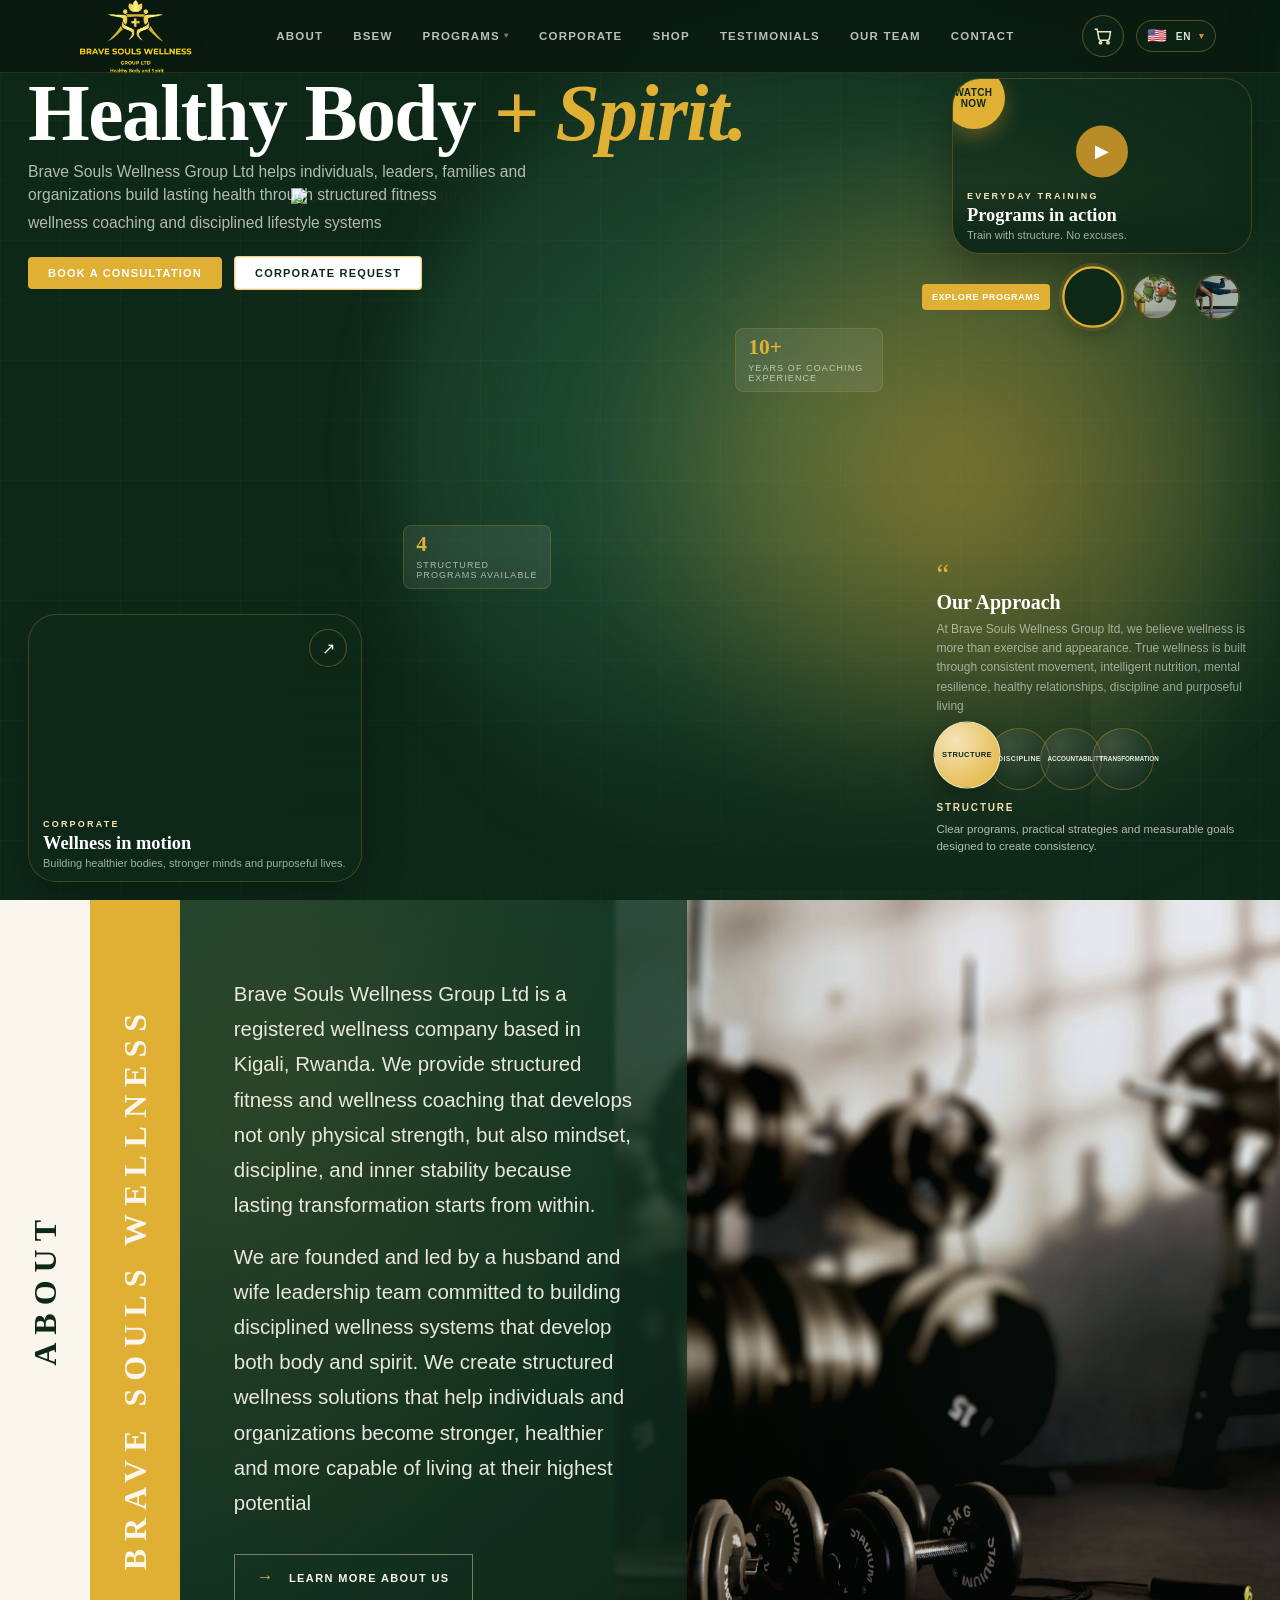
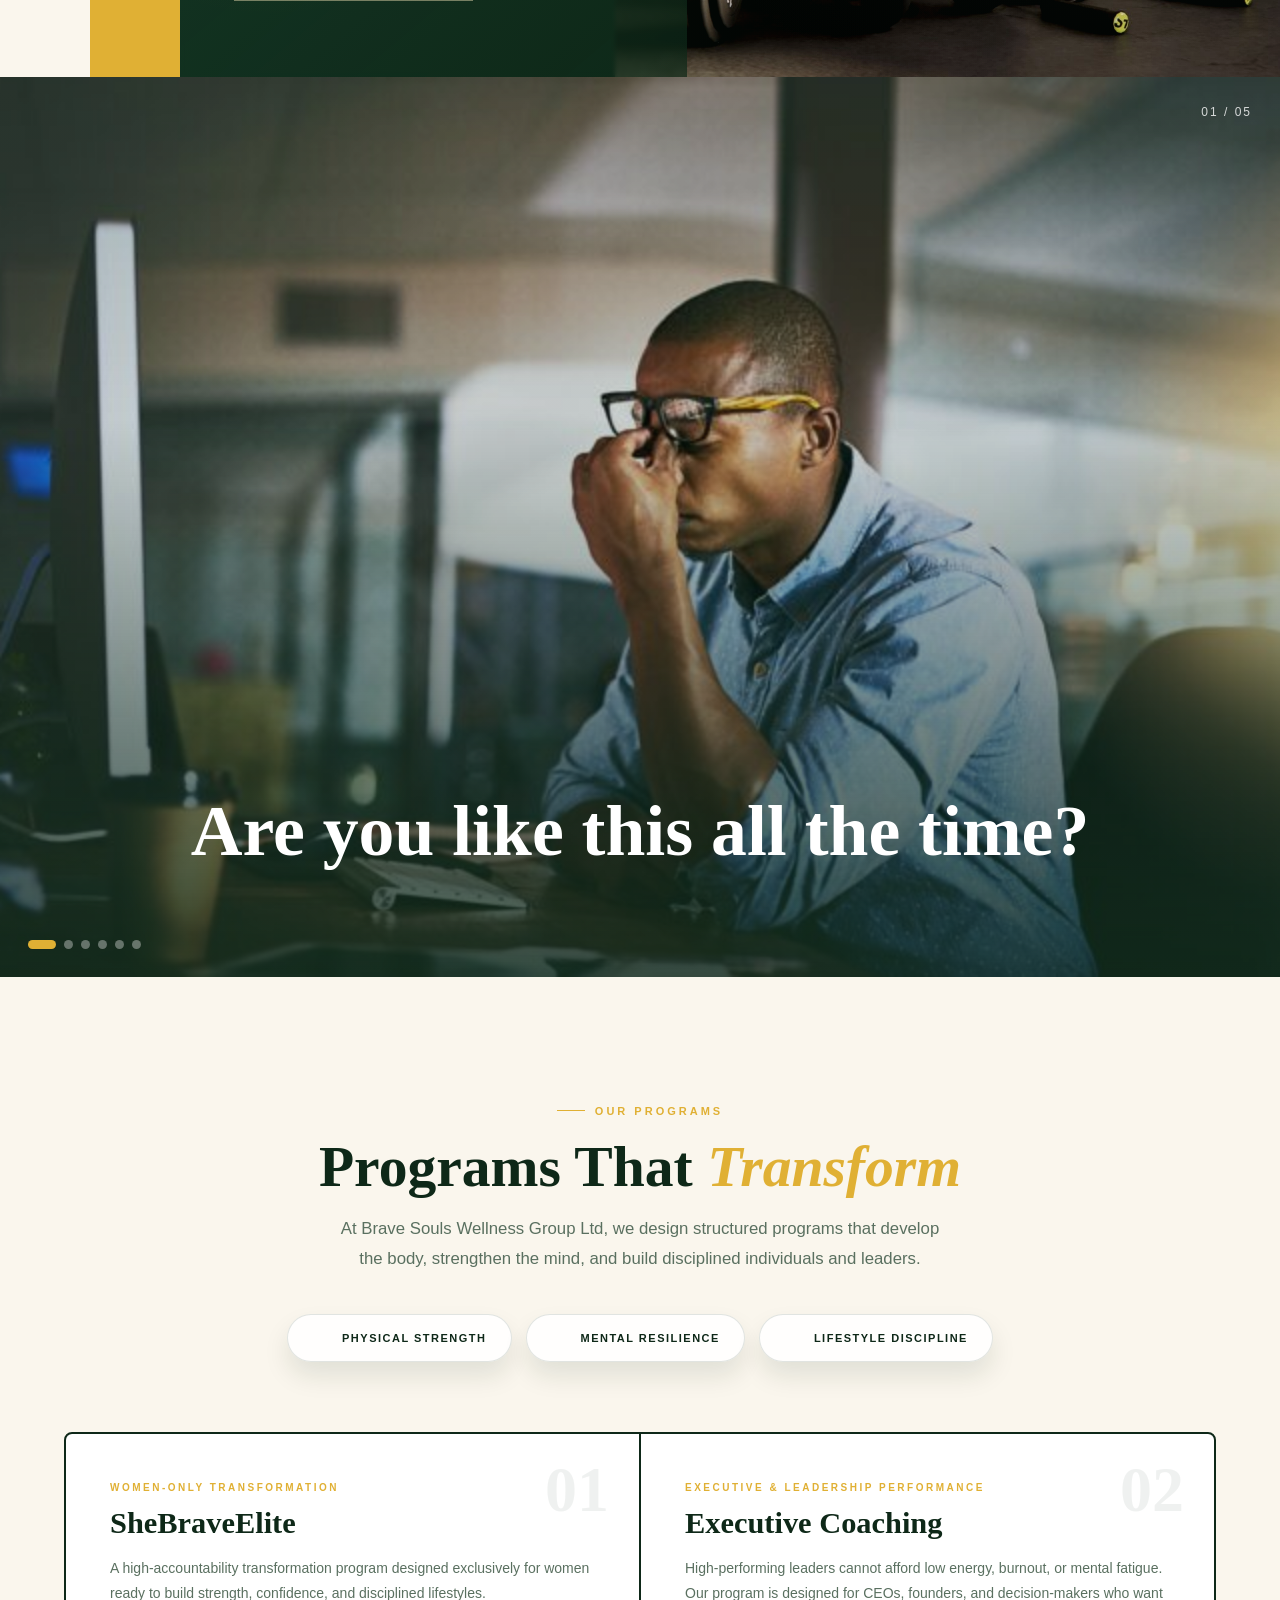
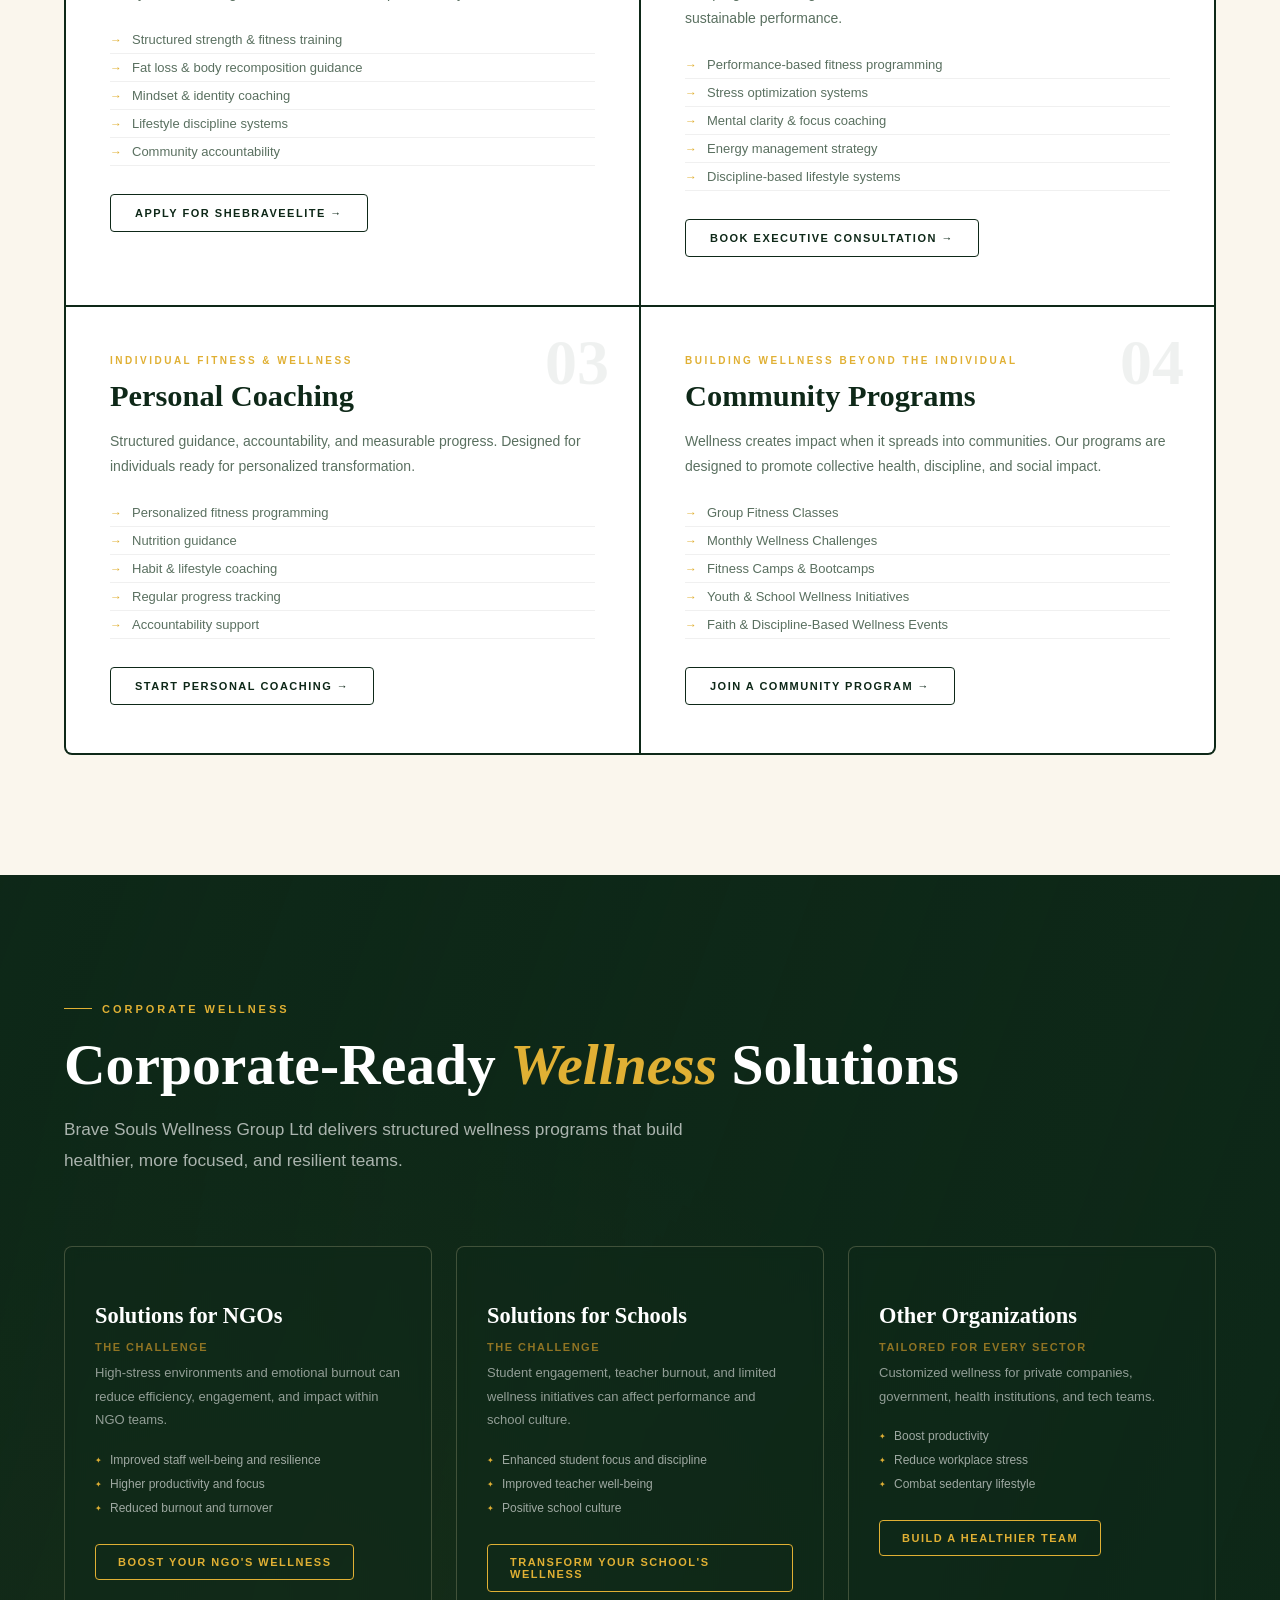
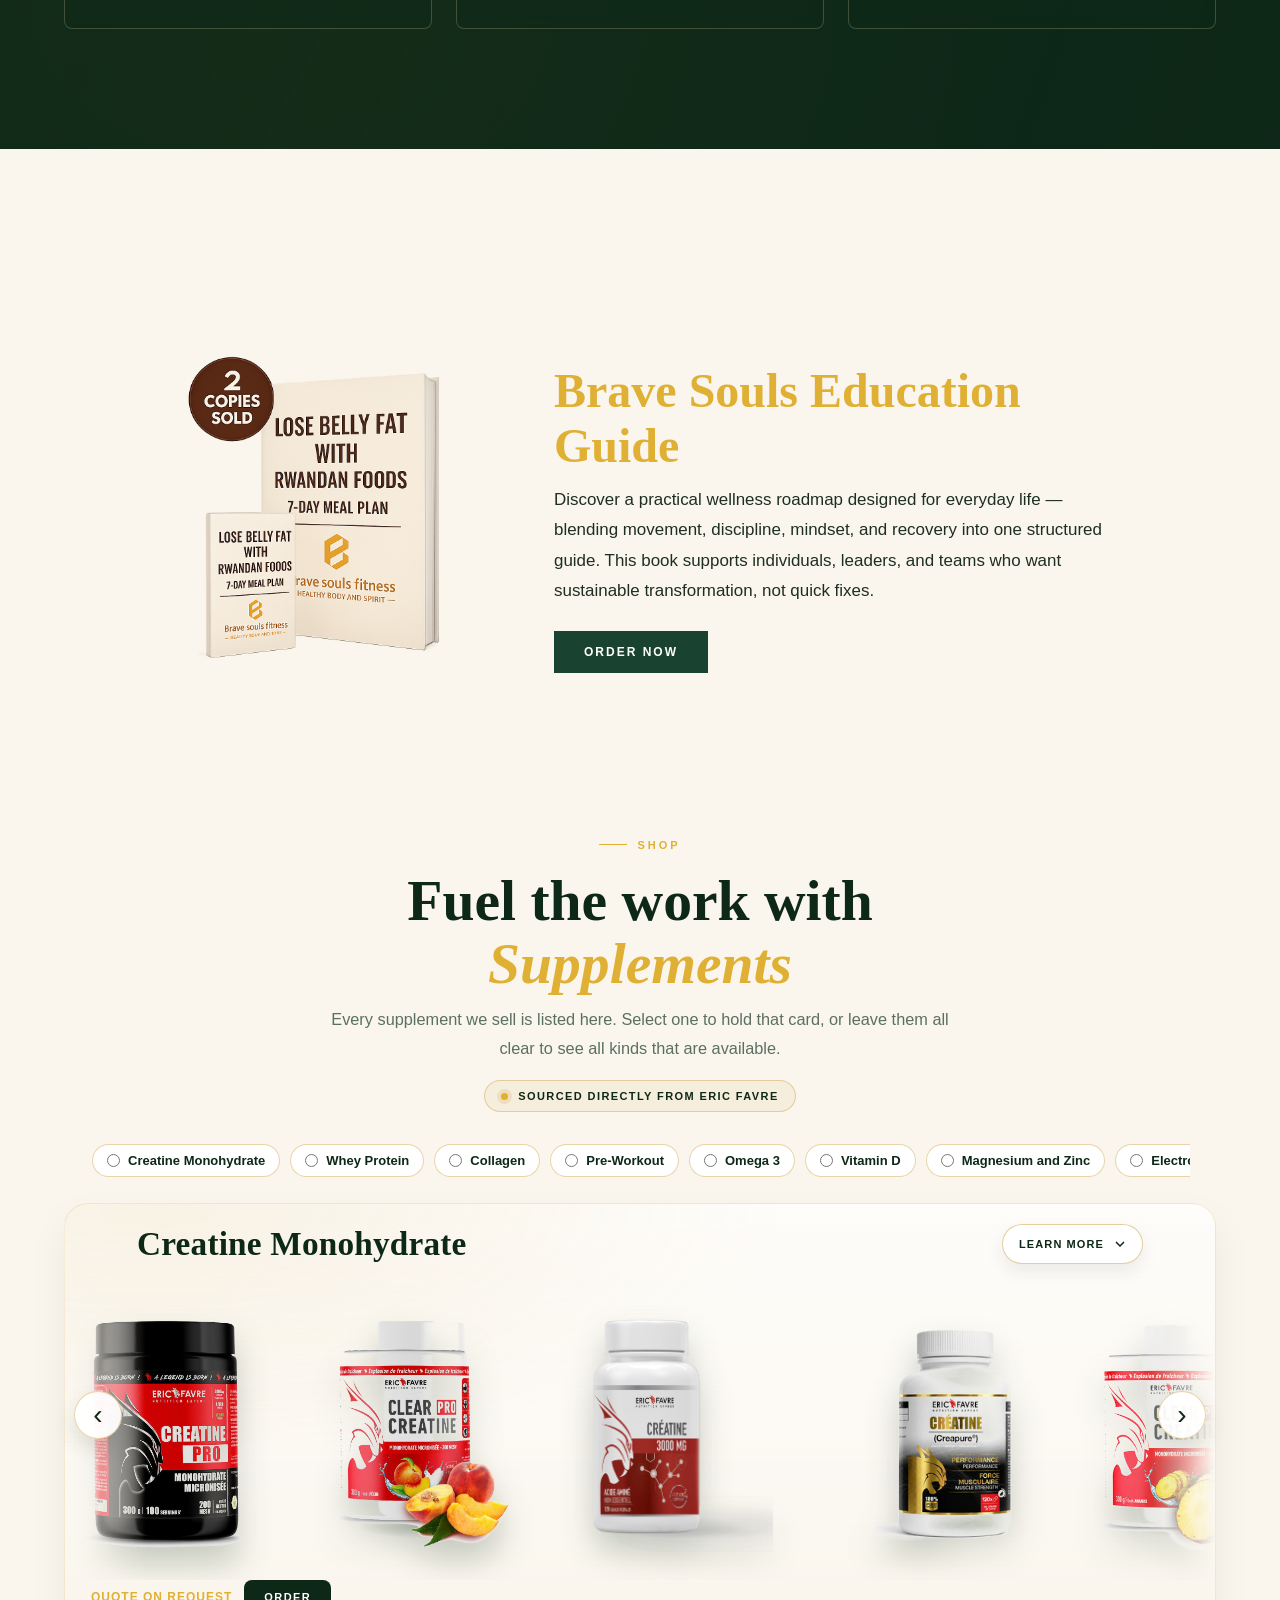
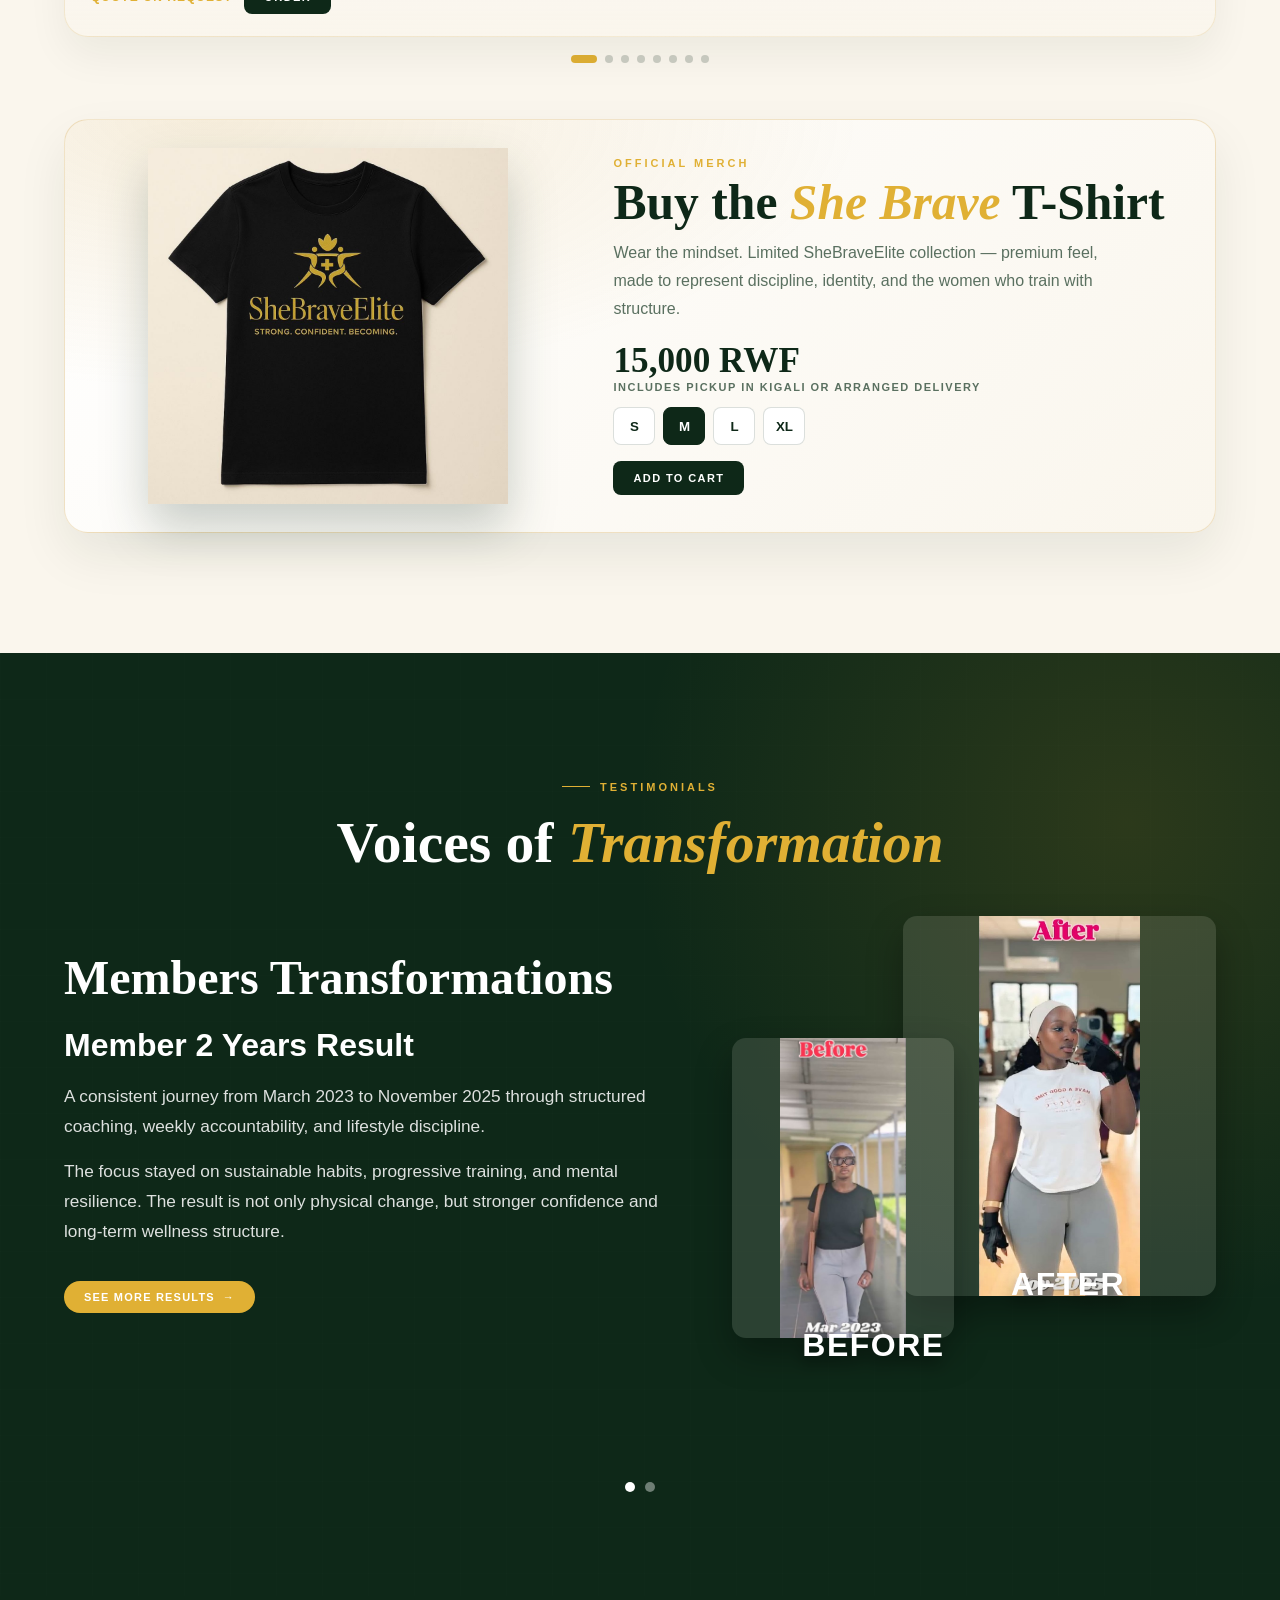
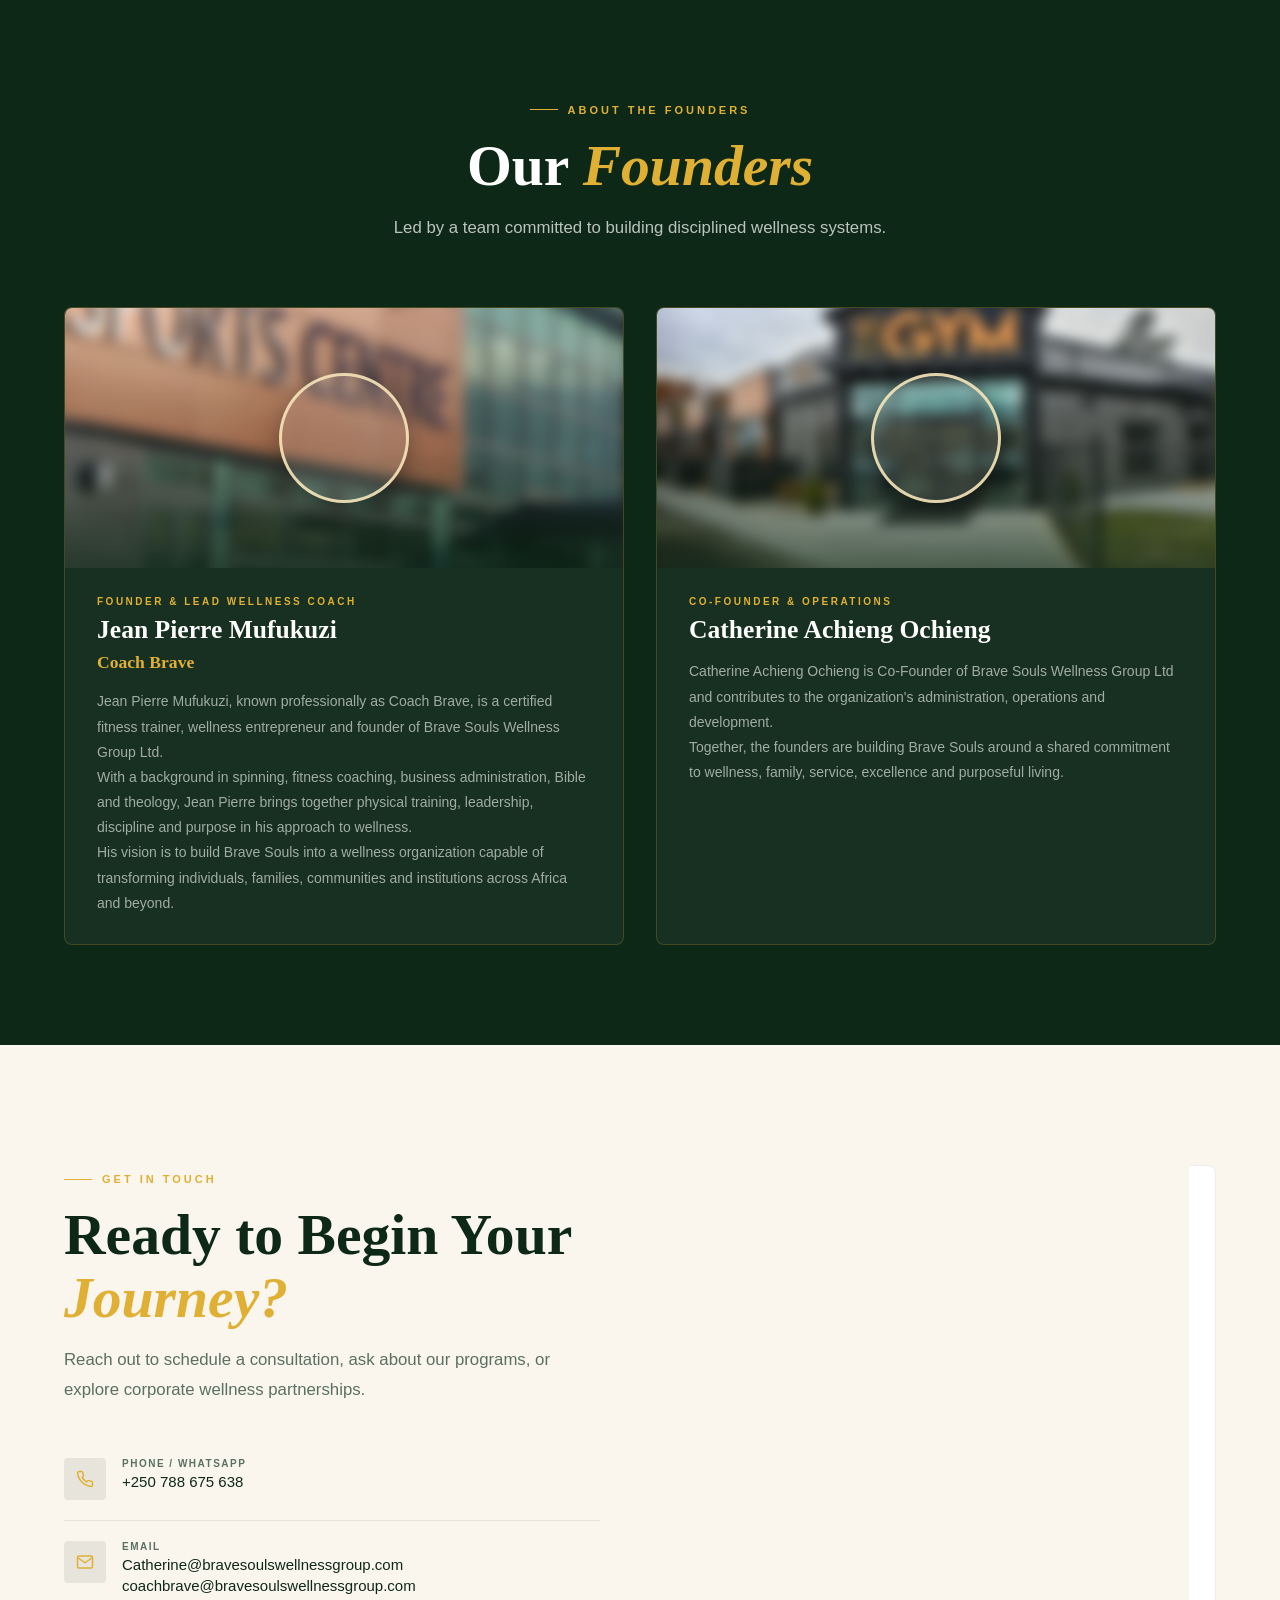
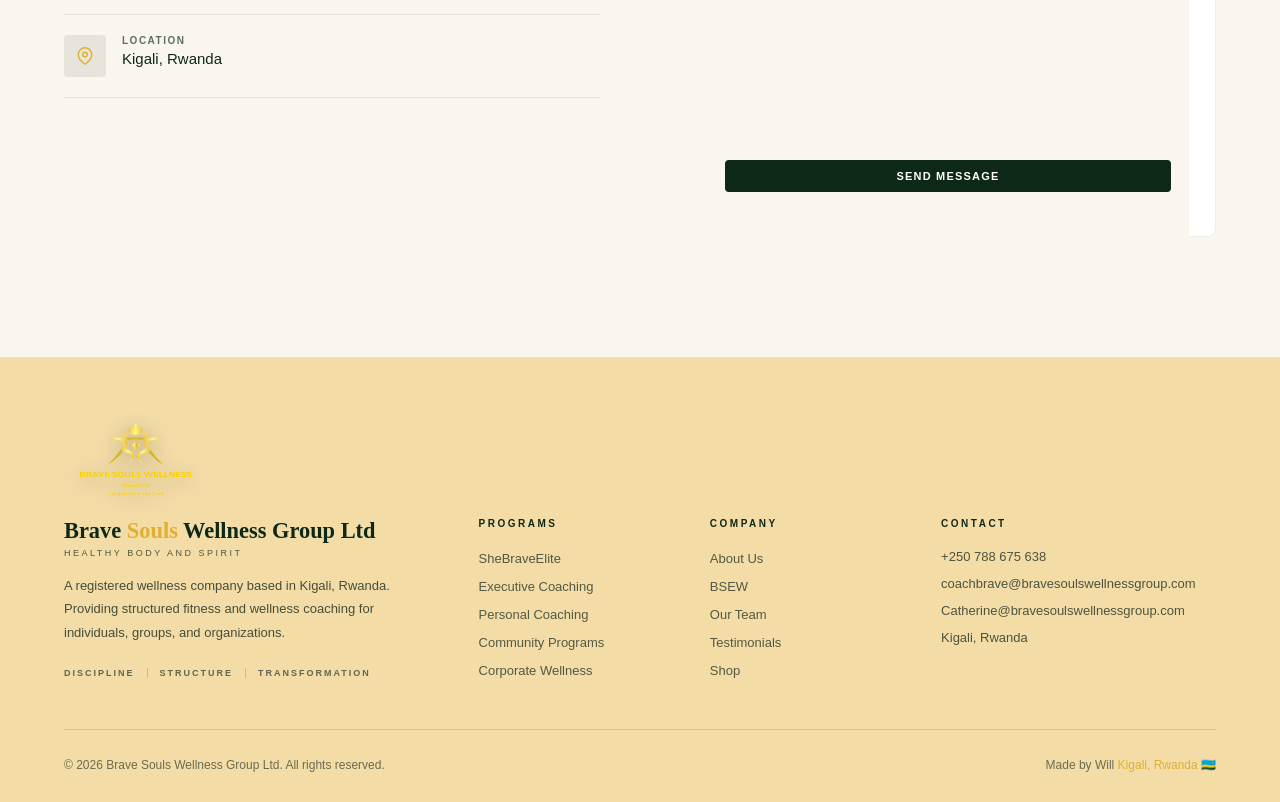
==== commit a4e000da: "Show both real contact addresses anywhere an email is written on the site. Co-authored-by: Cursor <c" ====
--- a/index.html
+++ b/index.html
@@ -4158,7 +4158,8 @@
                 </div>
                 <div>
                   <div class="contact-label">Email</div>
-                  <div class="contact-value">catherine@bravesoulswellness.com</div>
+                  <div class="contact-value">Catherine@bravesoulswellnessgroup.com</div>
+                  <div class="contact-value">coachbrave@bravesoulswellnessgroup.com</div>
                 </div>
               </div>
               <div class="contact-item">
@@ -4309,7 +4310,8 @@
           <div>
             <div class="footer-col-title">Contact</div>
             <div class="footer-contact-item">+250 788 675 638</div>
-            <div class="footer-contact-item">coachbrave@bravesoulswellness.com</div>
+            <div class="footer-contact-item">coachbrave@bravesoulswellnessgroup.com</div>
+            <div class="footer-contact-item">Catherine@bravesoulswellnessgroup.com</div>
             <div class="footer-contact-item">Kigali, Rwanda</div>
           </div>
         </div>
